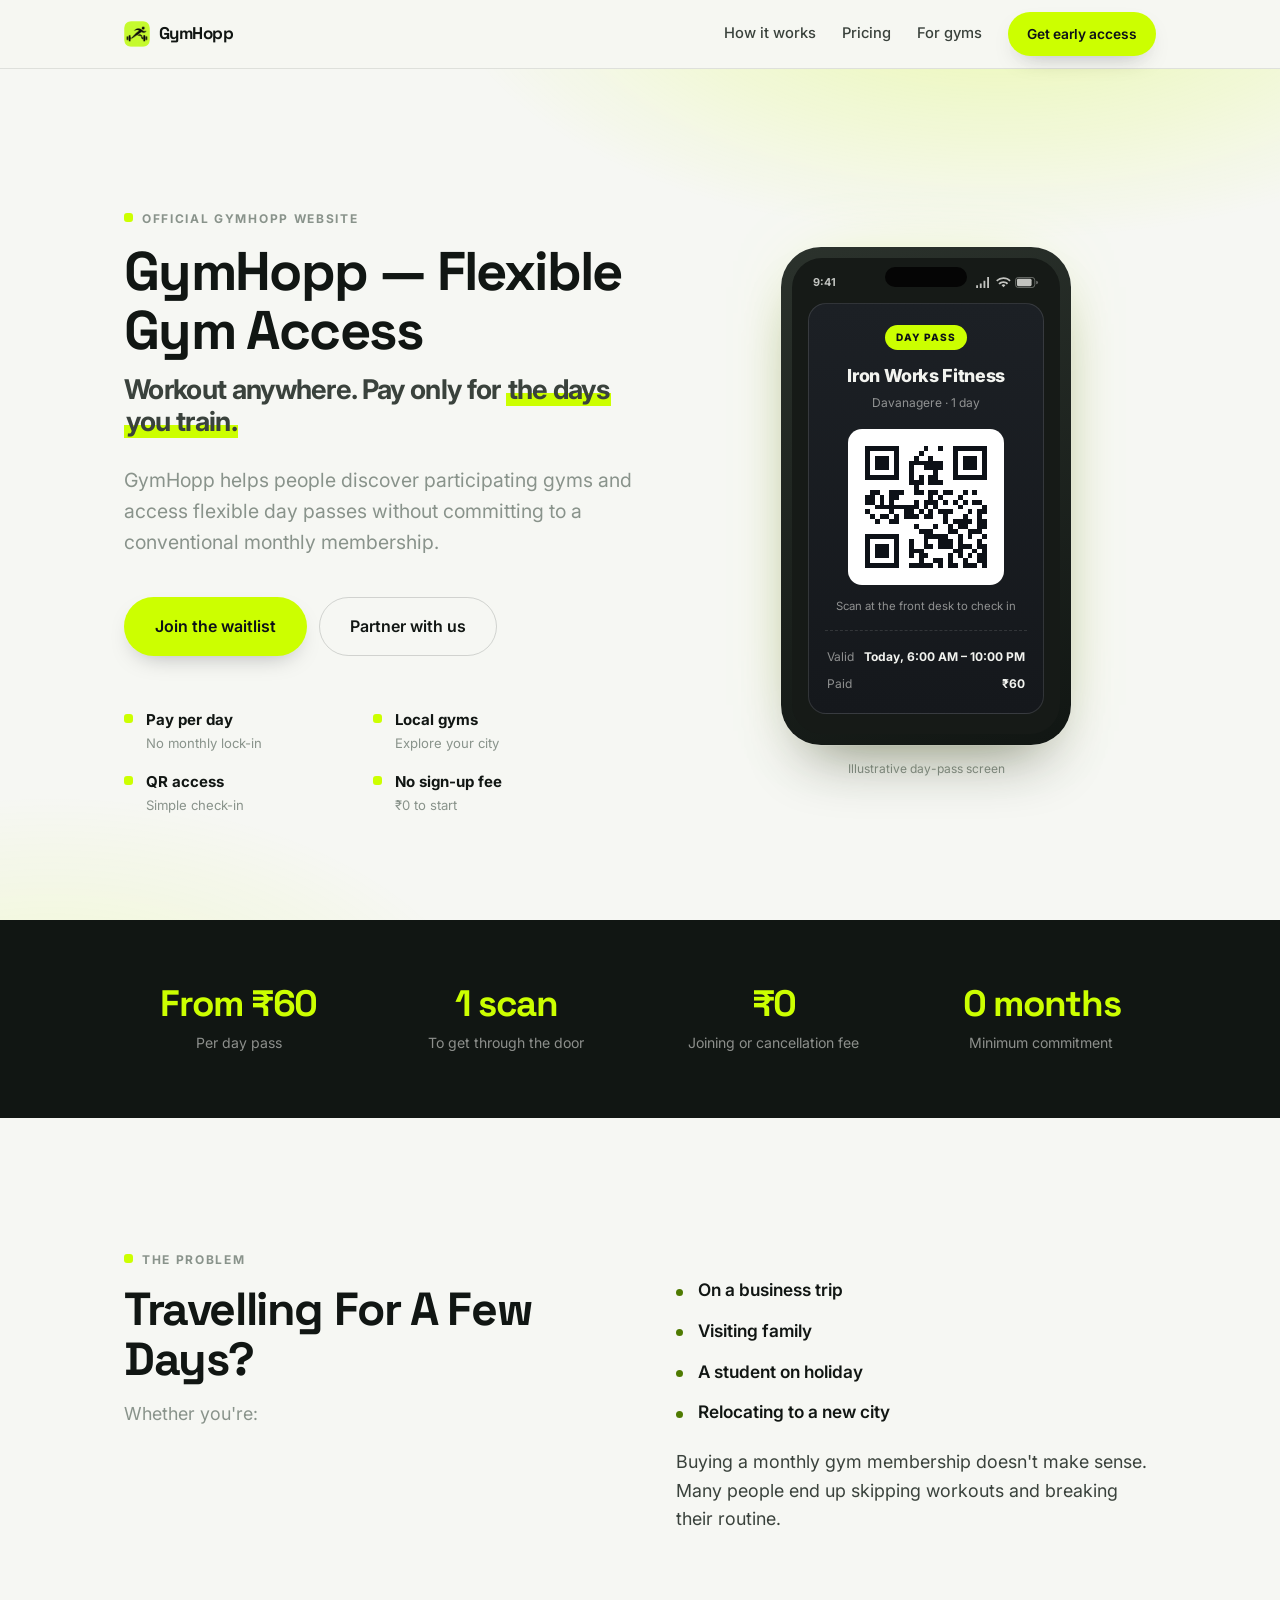
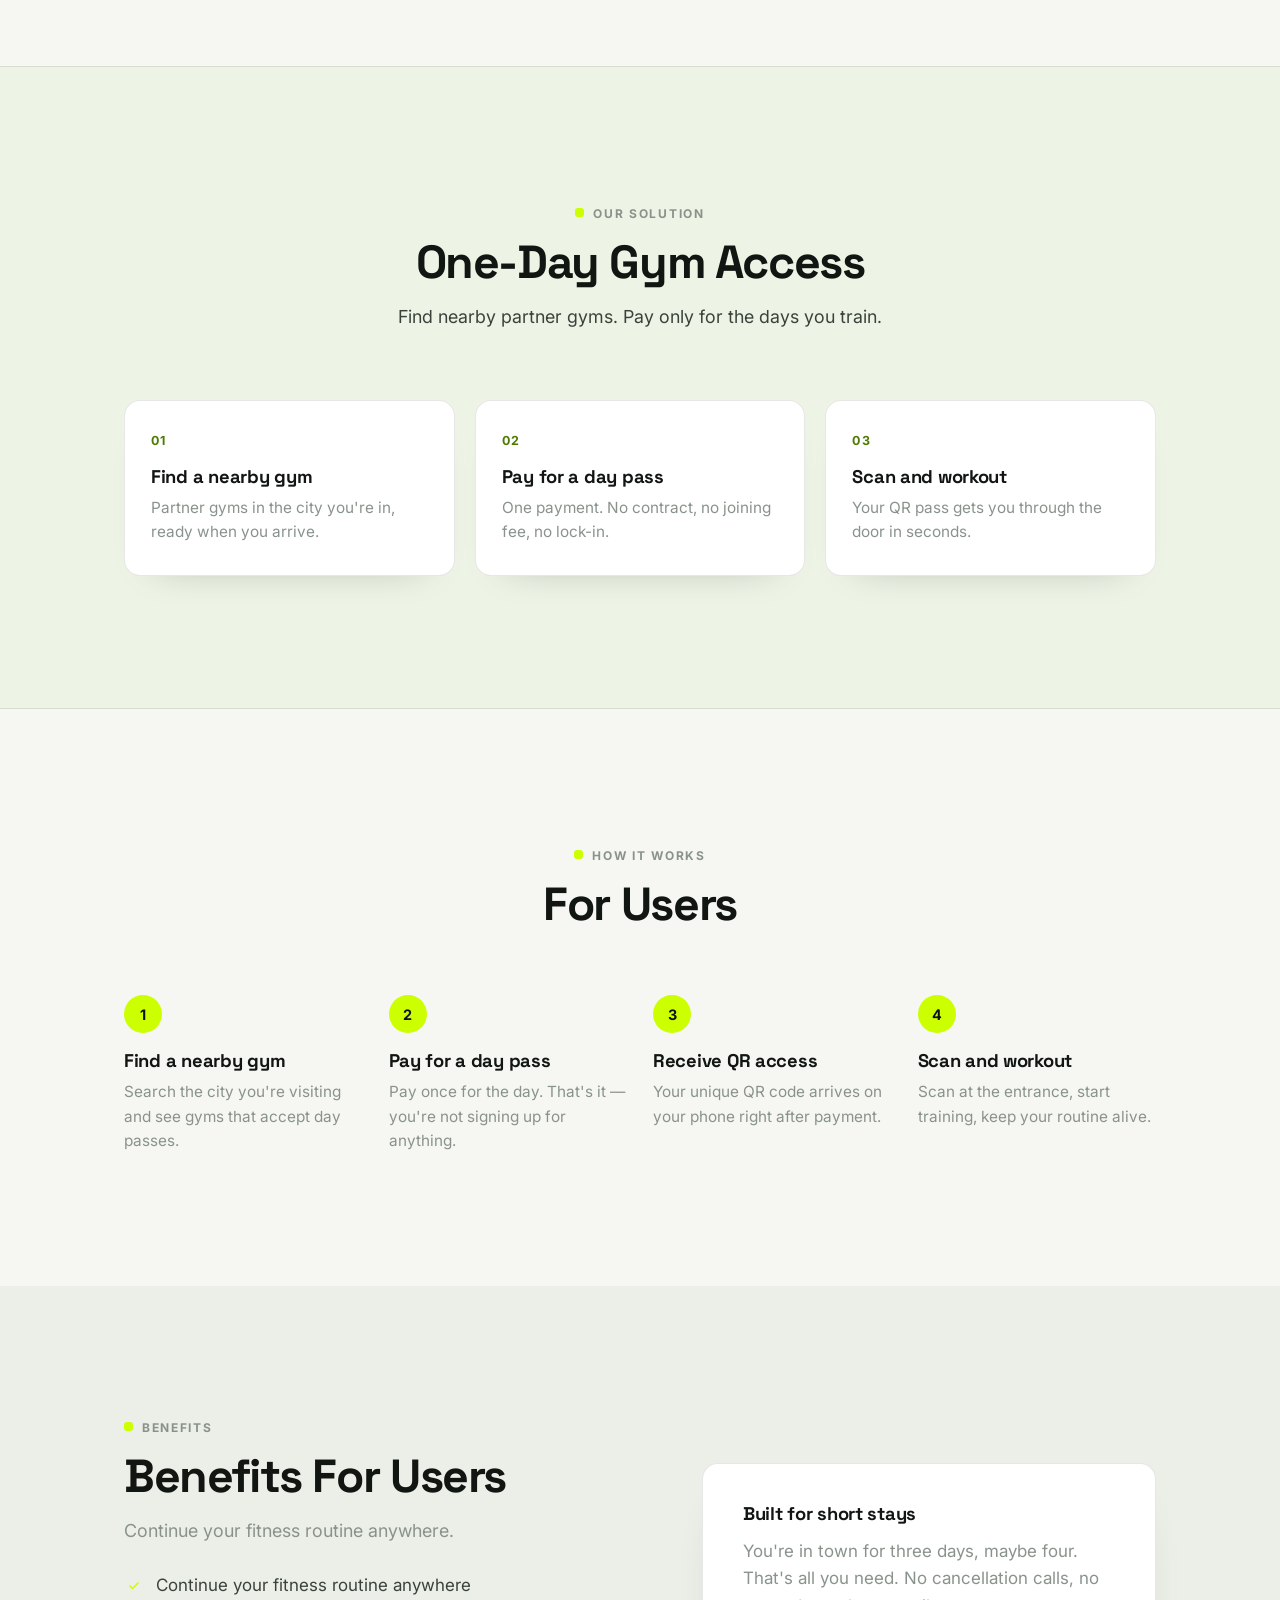
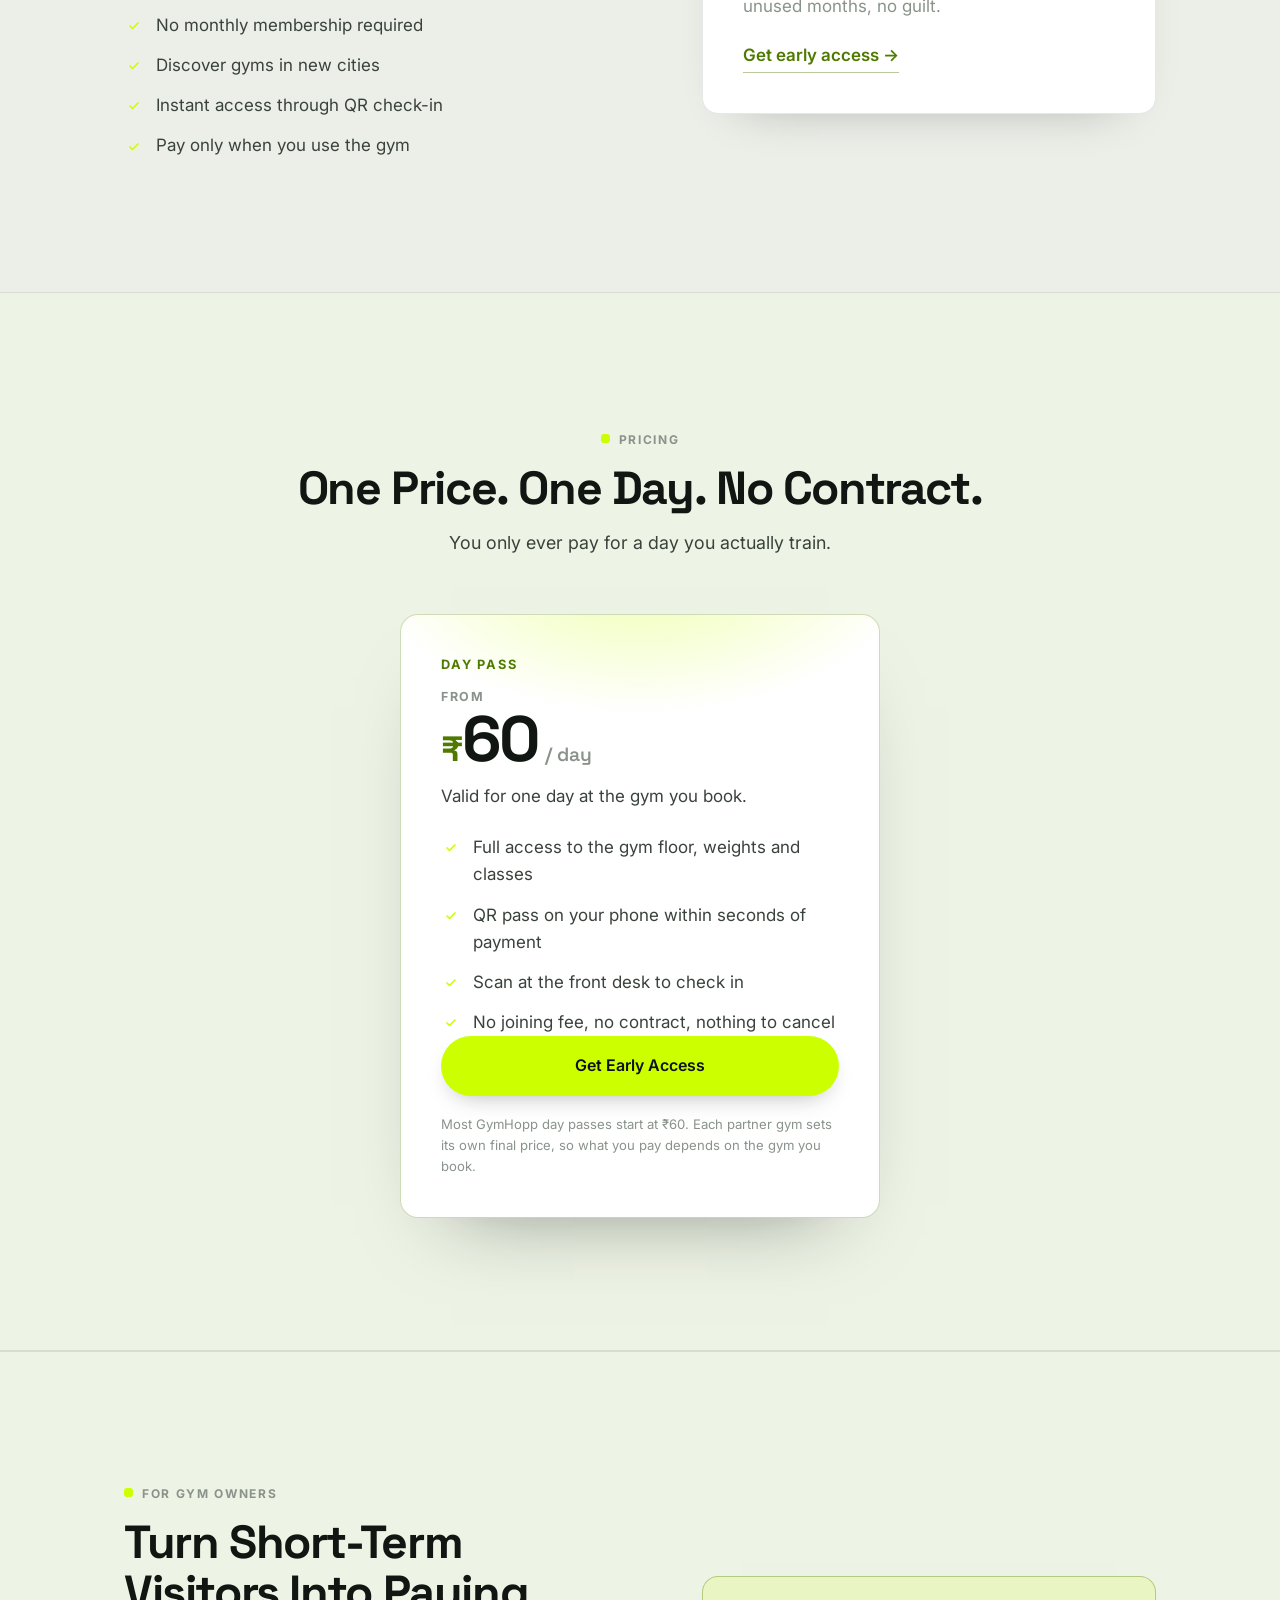
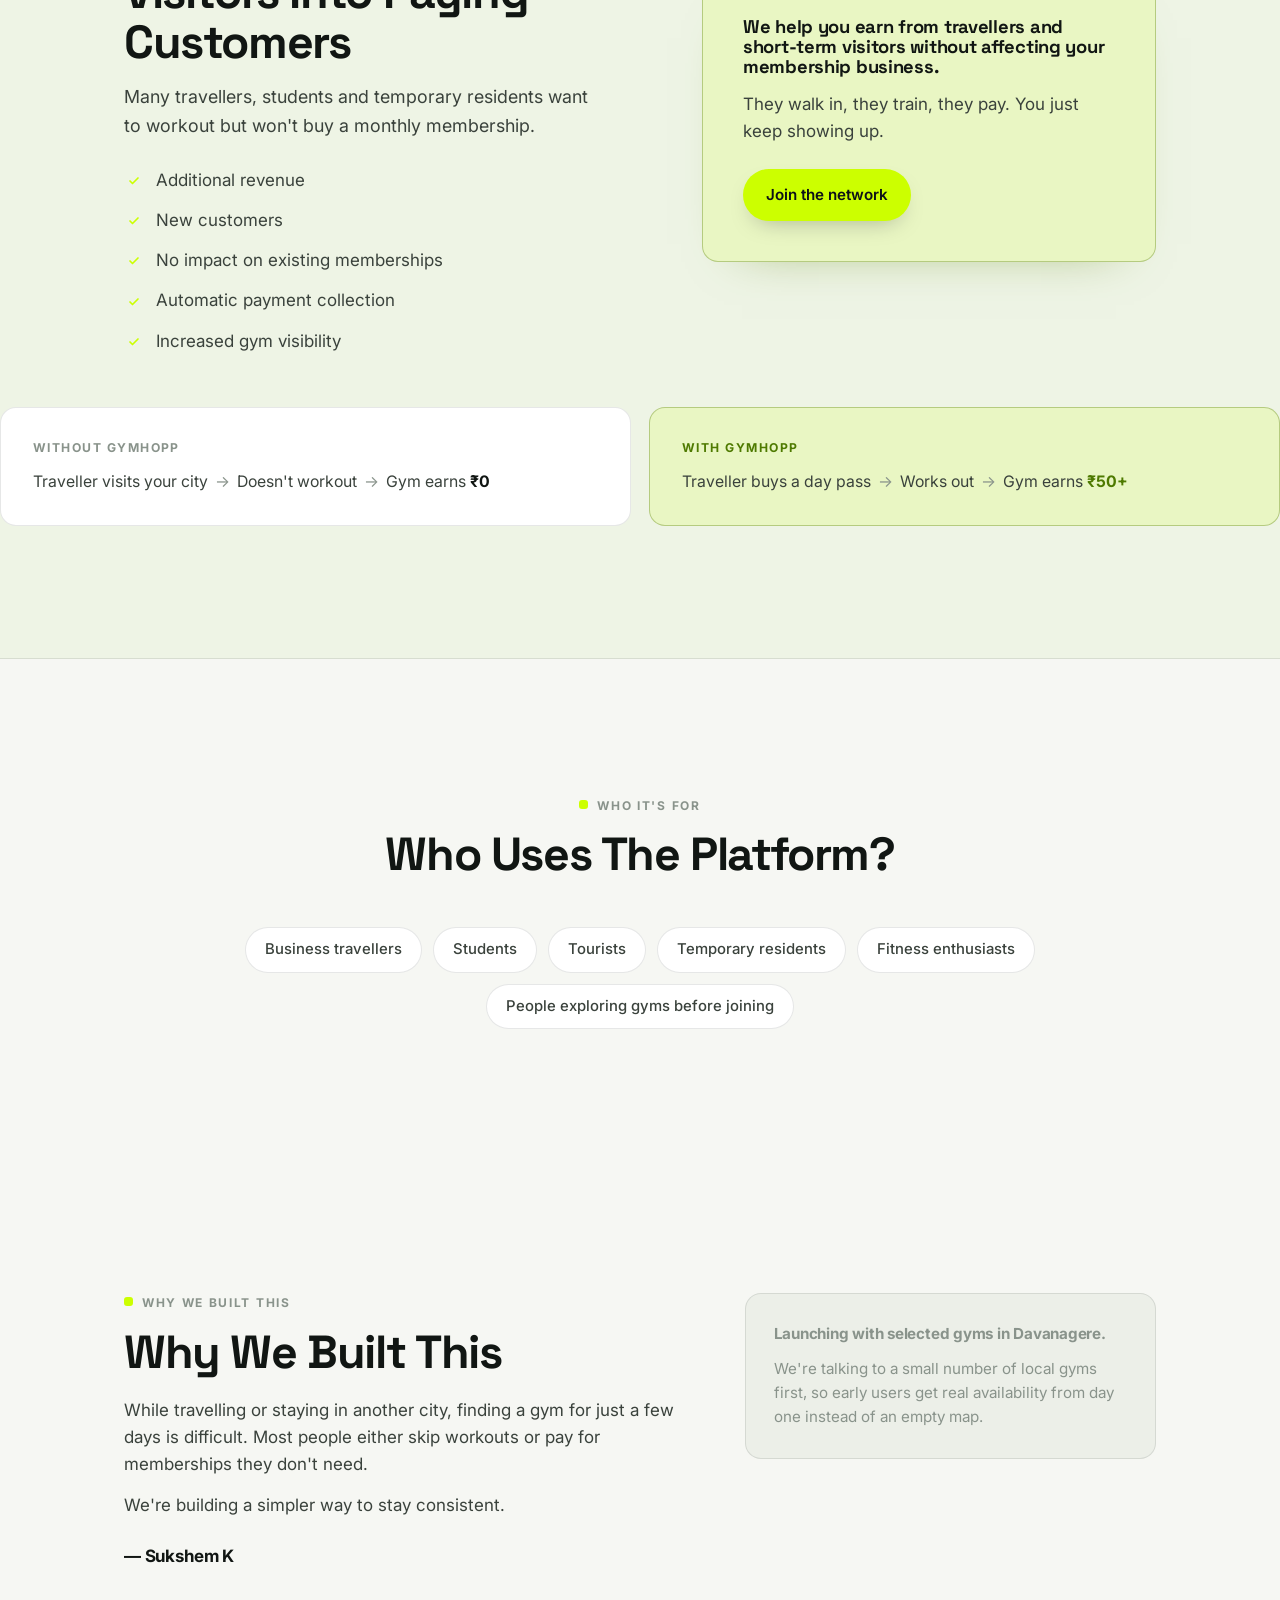
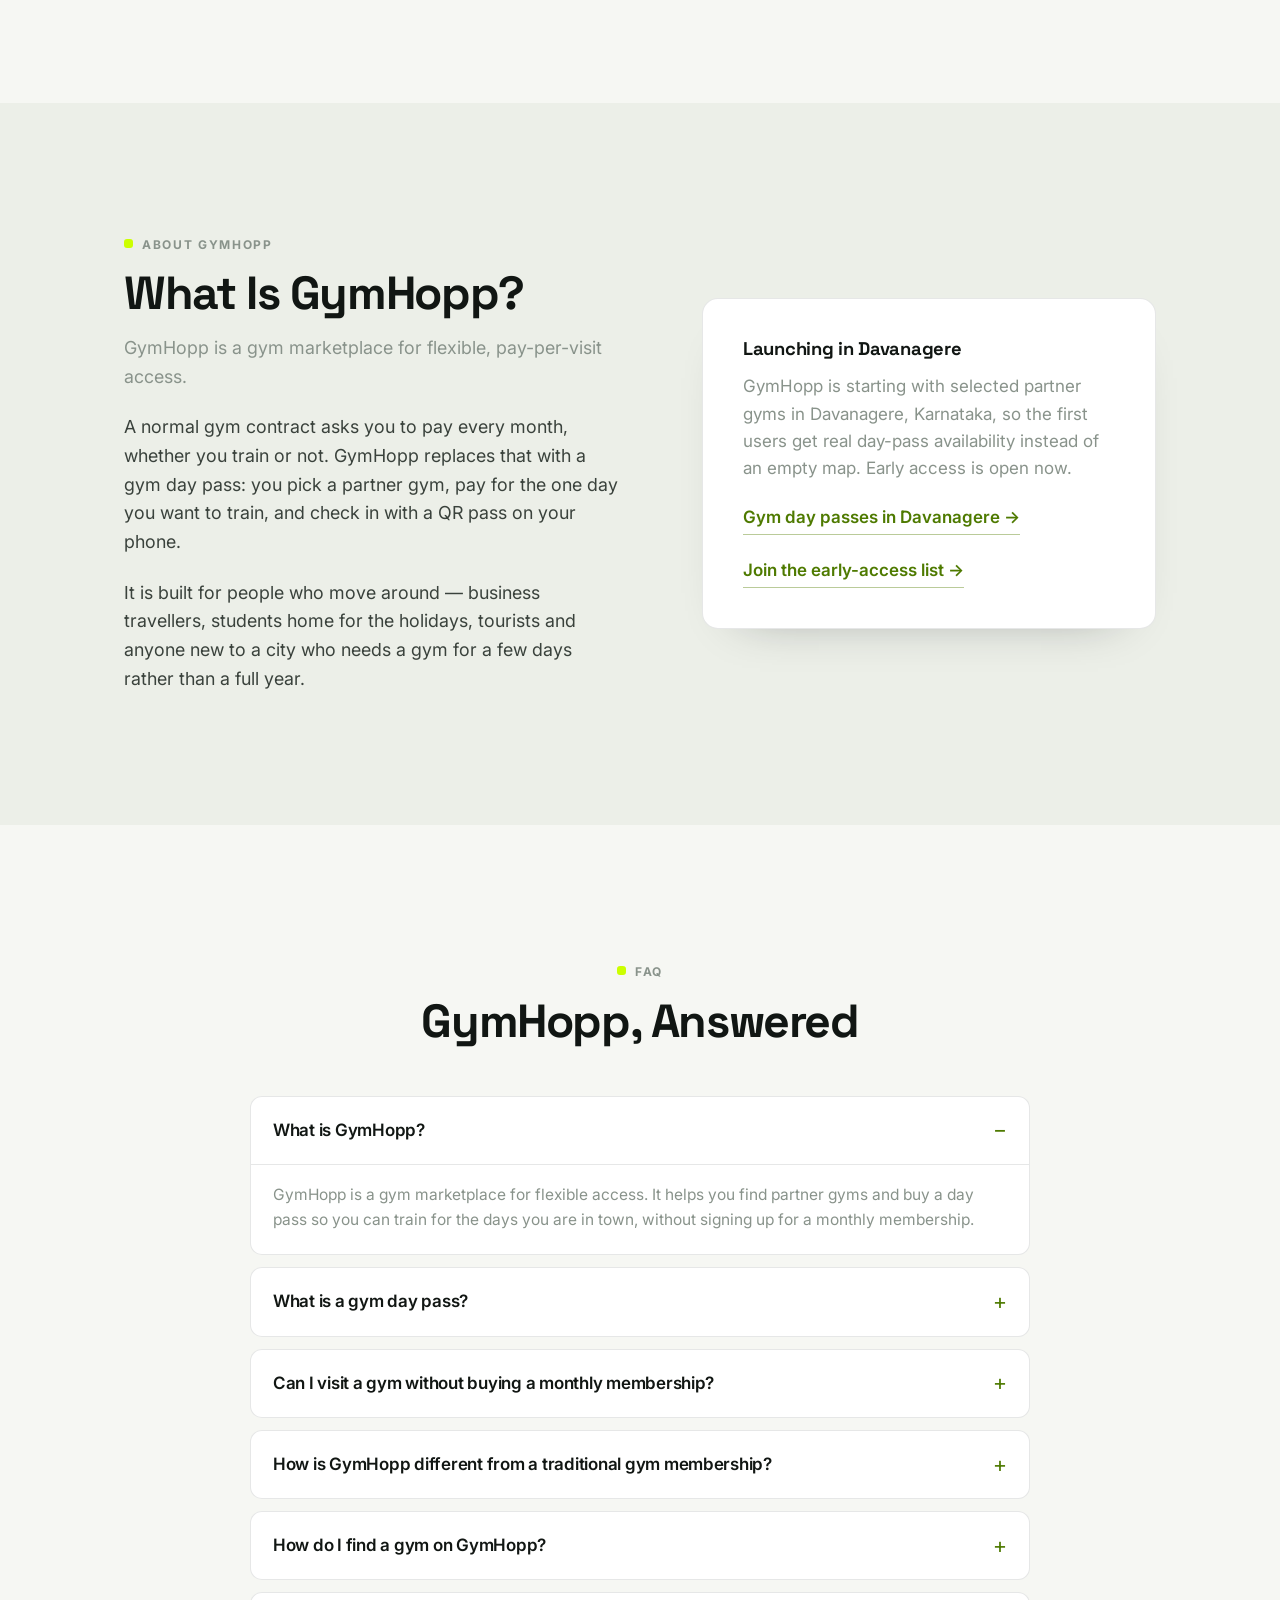
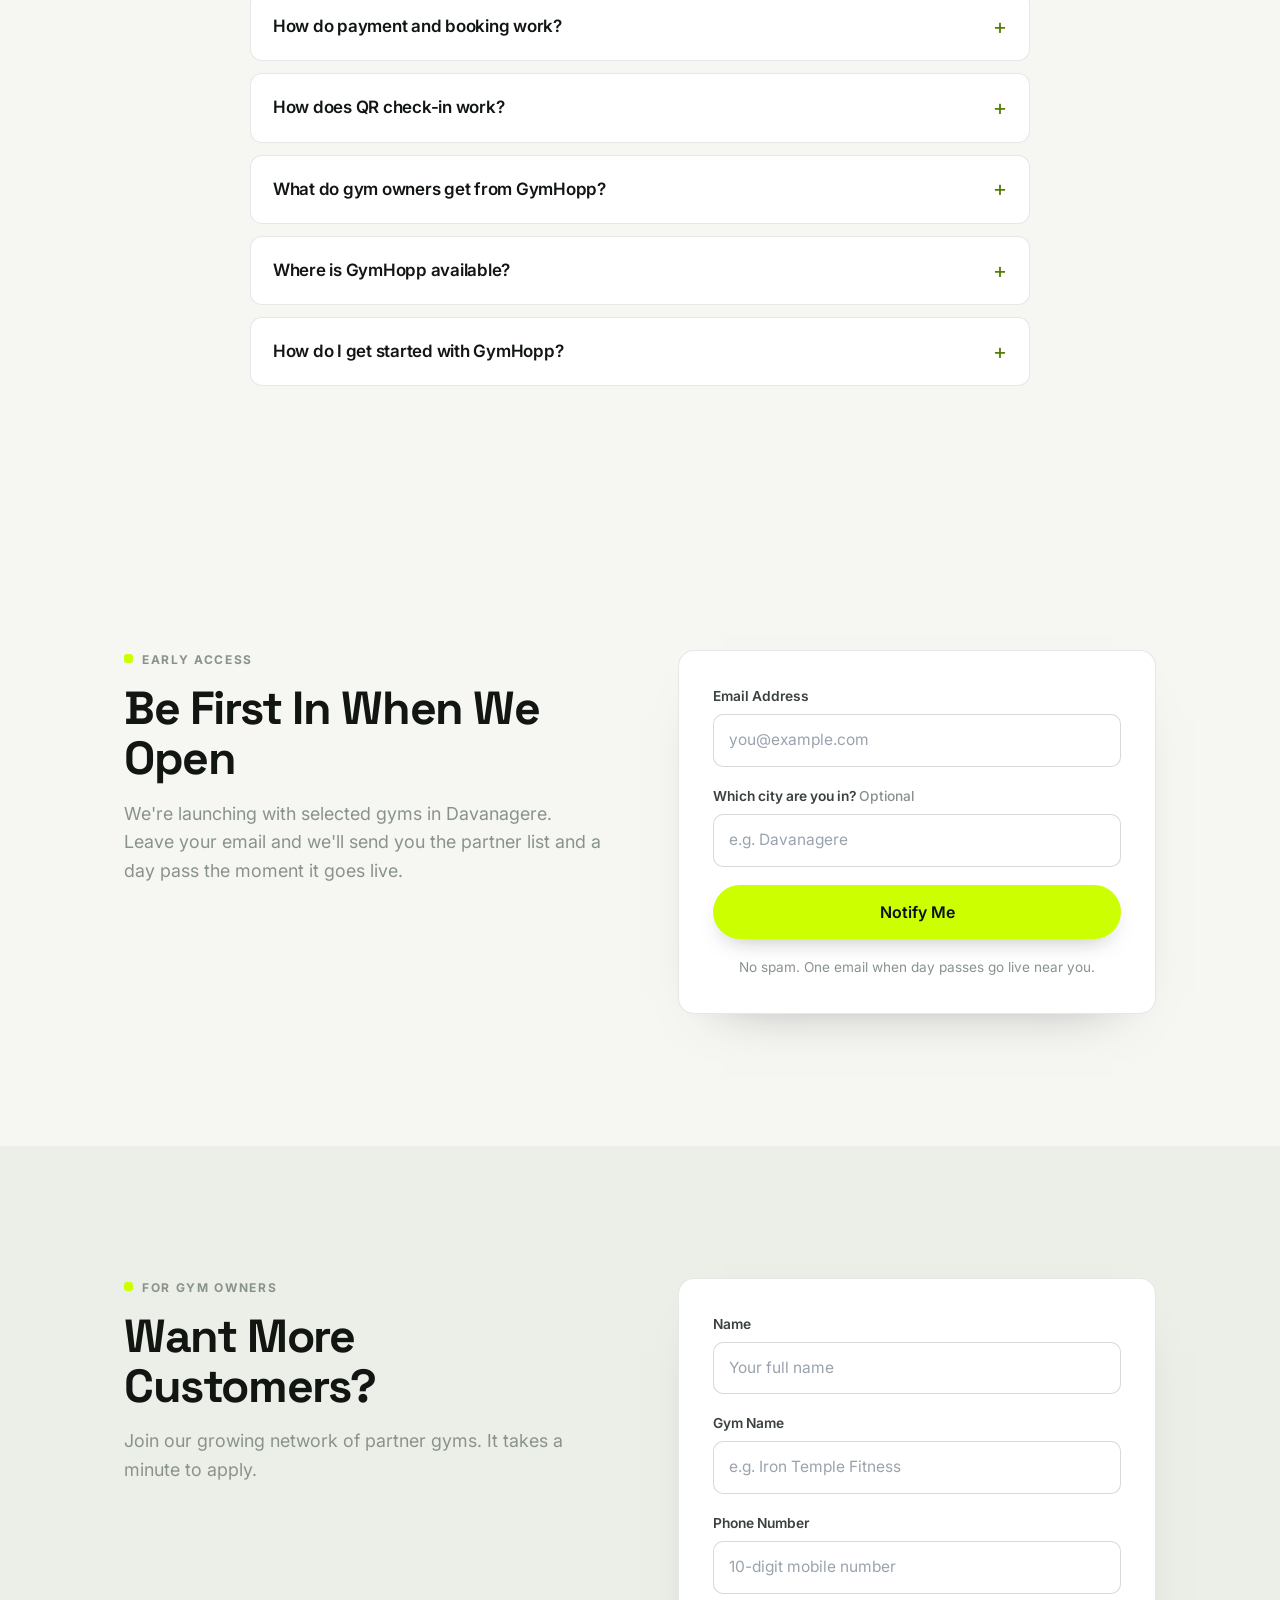
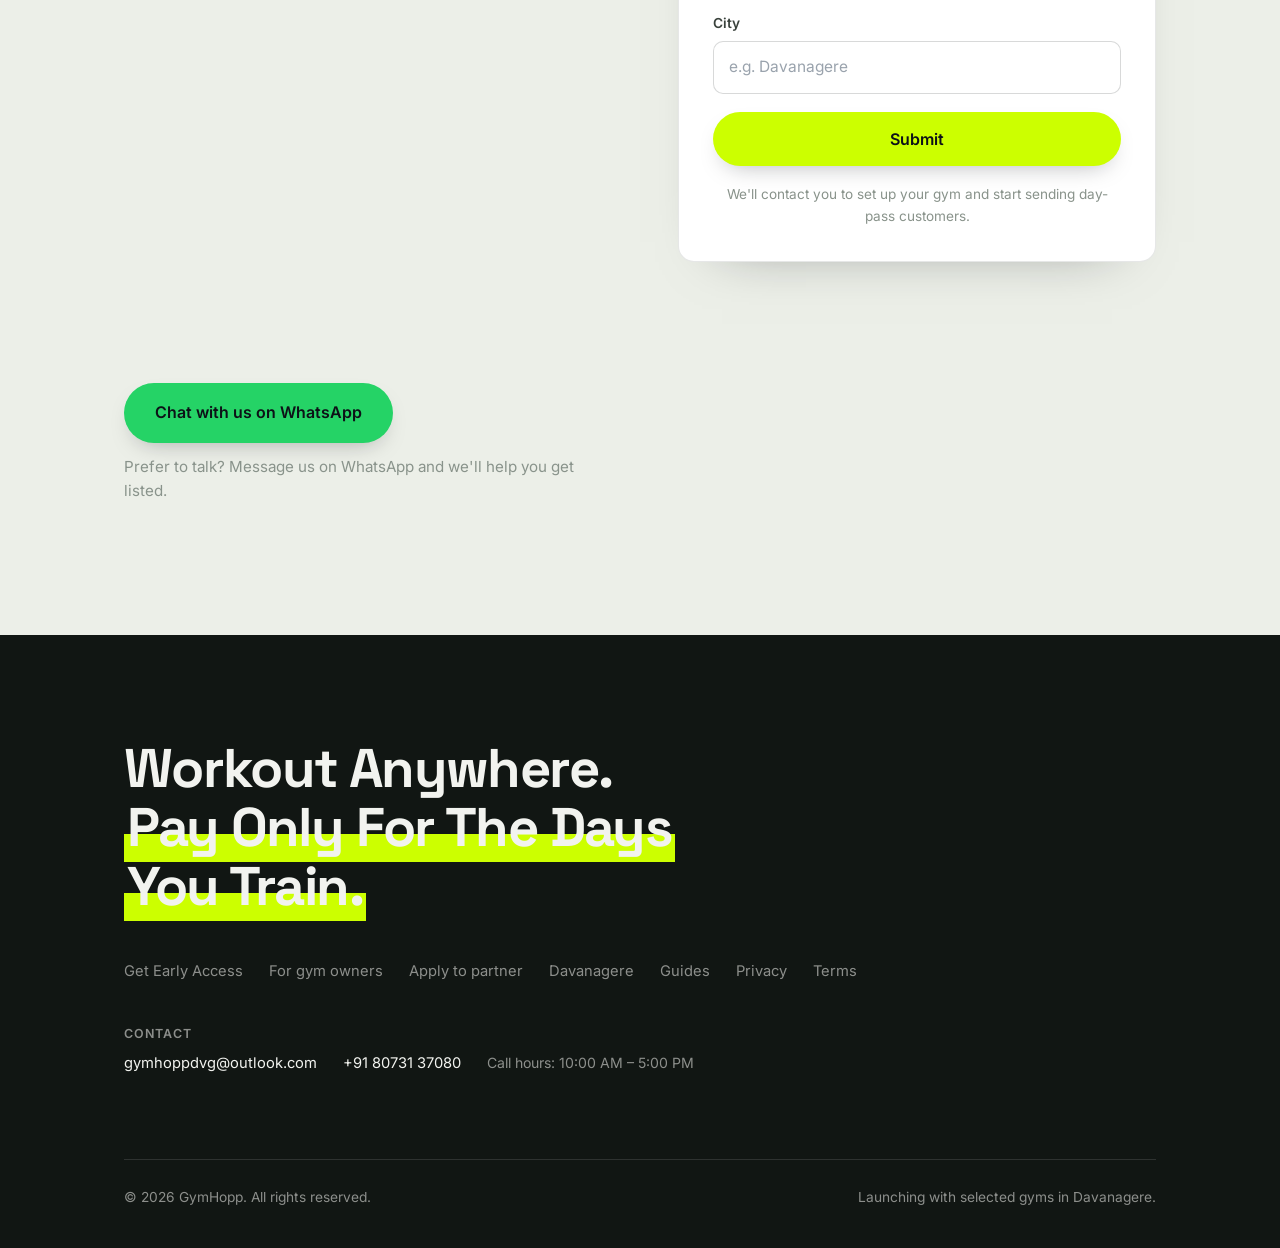
==== index.html @ 5e998062 "Add call hours (10 AM - 5 PM) to footer contact info" ====
<!DOCTYPE html>
<html lang="en-IN">
<head>
<meta charset="UTF-8">
<meta name="viewport" content="width=device-width, initial-scale=1">
<title>GymHopp | Official Website for Gym Day Passes</title>
<meta name="description" content="GymHopp is the official website for flexible gym day passes. Discover participating gyms, buy a day pass and pay only for the days you train — without committing to a monthly membership. Launching in Davanagere.">
<meta name="robots" content="index, follow, max-image-preview:large, max-snippet:-1, max-video-preview:-1">
<meta name="author" content="GymHopp">
<meta name="application-name" content="GymHopp">
<meta name="geo.region" content="IN-KA">
<meta name="geo.placename" content="Davanagere">
<link rel="canonical" href="https://gymhopp.online/">
<link rel="alternate" hreflang="en-in" href="https://gymhopp.online/">
<link rel="alternate" hreflang="x-default" href="https://gymhopp.online/">

<meta property="og:type" content="website">
<meta property="og:site_name" content="GymHopp">
<meta property="og:url" content="https://gymhopp.online/">
<meta property="og:title" content="GymHopp | Official Website for Gym Day Passes">
<meta property="og:description" content="Gym day passes for travellers, students and temporary residents. Pay for the day you train, scan a QR code and get straight in.">
<meta property="og:image" content="https://gymhopp.online/gymhopp-social-preview.png">
<meta property="og:image:width" content="1200">
<meta property="og:image:height" content="630">
<meta property="og:image:alt" content="GymHopp — gym day passes and flexible gym access">
<meta property="og:locale" content="en_IN">
<meta name="twitter:card" content="summary_large_image">
<meta name="twitter:title" content="GymHopp | Official Website for Gym Day Passes">
<meta name="twitter:description" content="Gym day passes for travellers, students and temporary residents. Pay for the day you train and get straight in.">
<meta name="twitter:image" content="https://gymhopp.online/gymhopp-social-preview.png">
<meta name="twitter:image:alt" content="GymHopp — gym day passes and flexible gym access">
<meta name="theme-color" content="#111613">

<link rel="icon" href="gymhopp-logo.png" type="image/png">
<link rel="apple-touch-icon" href="https://gymhopp.online/gymhopp-apple-touch-icon.png">
<link rel="preconnect" href="https://fonts.googleapis.com">
<link rel="preconnect" href="https://fonts.gstatic.com" crossorigin>
<link rel="stylesheet" href="https://fonts.googleapis.com/css2?family=Inter:wght@400;500;600;700;800&family=Space+Grotesk:wght@500;600;700&display=swap" rel="stylesheet">
<script>document.documentElement.className += " js";</script>
<link rel="stylesheet" href="styles.css">

<script type="application/ld+json">
{
  "@context": "https://schema.org",
  "@graph": [
    {
      "@type": "Organization",
      "@id": "https://gymhopp.online/#org",
      "name": "GymHopp",
      "alternateName": ["Gymhopp", "Gym Hop"],
      "url": "https://gymhopp.online/",
      "logo": {
        "@type": "ImageObject",
        "url": "https://gymhopp.online/gymhopp-app-icon.png",
        "width": 512,
        "height": 512
      },
      "image": "https://gymhopp.online/gymhopp-social-preview.png",
      "description": "GymHopp is a gym marketplace that lets people buy day passes and pay per visit instead of committing to a monthly gym membership.",
      "slogan": "Workout anywhere. Pay only for the days you train.",
      "founder": { "@type": "Person", "name": "Sukshem K" },
      "areaServed": [
        { "@type": "City", "name": "Davanagere" },
        { "@type": "Country", "name": "India" }
      ]
    },
    {
      "@type": "WebSite",
      "@id": "https://gymhopp.online/#website",
      "url": "https://gymhopp.online/",
      "name": "GymHopp",
      "alternateName": ["Gymhopp", "Gym Hop"],
      "description": "Official website for GymHopp — flexible gym day passes. Find participating gyms and pay only for the days you train.",
      "publisher": { "@id": "https://gymhopp.online/#org" },
      "inLanguage": "en-IN"
    },
    {
      "@type": "WebPage",
      "@id": "https://gymhopp.online/#webpage",
      "url": "https://gymhopp.online/",
      "name": "GymHopp | Official Website for Gym Day Passes",
      "isPartOf": { "@id": "https://gymhopp.online/#website" },
      "about": { "@id": "https://gymhopp.online/#org" },
      "primaryImageOfPage": {
        "@type": "ImageObject",
        "url": "https://gymhopp.online/gymhopp-social-preview.png",
        "width": 1200,
        "height": 630
      },
      "description": "Discover gyms and enjoy flexible day-pass access with GymHopp. Pay only for the days you work out instead of a monthly gym membership.",
      "inLanguage": "en-IN"
    },
    {
      "@type": "Service",
      "@id": "https://gymhopp.online/#service",
      "name": "Gym day pass",
      "serviceType": "Single-day gym access",
      "provider": { "@id": "https://gymhopp.online/#org" },
      "description": "A one-day pass to a partner gym. Pay once, check in with a QR pass and train — no membership and nothing to cancel.",
      "areaServed": { "@type": "City", "name": "Davanagere" },
      "audience": {
        "@type": "Audience",
        "audienceType": "Business travellers, students, tourists, temporary residents and people trying a gym before joining"
      }
    },
    {
      "@type": "FAQPage",
      "@id": "https://gymhopp.online/#faq",
      "isPartOf": { "@id": "https://gymhopp.online/#webpage" },
      "mainEntity": [
        {
          "@type": "Question",
          "name": "What is GymHopp?",
          "acceptedAnswer": {
            "@type": "Answer",
            "text": "GymHopp is a gym marketplace for flexible access. It helps you find partner gyms and buy a day pass so you can train for the days you are in town, without signing up for a monthly membership."
          }
        },
        {
          "@type": "Question",
          "name": "What is a gym day pass?",
          "acceptedAnswer": {
            "@type": "Answer",
            "text": "A gym day pass gives you access to one gym for one day. You pay once for your visit, check in at the gym and train. A day pass is not a membership, it does not renew, and there is nothing to cancel."
          }
        },
        {
          "@type": "Question",
          "name": "Can I visit a gym without buying a monthly membership?",
          "acceptedAnswer": {
            "@type": "Answer",
            "text": "Yes. GymHopp exists for exactly that. You buy a single-day pass instead of a monthly membership, so you only pay for the days you actually train."
          }
        },
        {
          "@type": "Question",
          "name": "How is GymHopp different from a traditional gym membership?",
          "acceptedAnswer": {
            "@type": "Answer",
            "text": "A traditional membership is a recurring monthly commitment to one gym. GymHopp is pay-per-visit: you buy a day pass for the gym and date you want, with no joining fee, no minimum commitment and no cancellation call."
          }
        },
        {
          "@type": "Question",
          "name": "How do I find a gym on GymHopp?",
          "acceptedAnswer": {
            "@type": "Answer",
            "text": "GymHopp lists partner gyms by city, with the facilities, location and day-pass price for each one. GymHopp is launching first in Davanagere with selected partner gyms, so join the early-access list and we will send you the partner list when it goes live."
          }
        },
        {
          "@type": "Question",
          "name": "How do payment and booking work?",
          "acceptedAnswer": {
            "@type": "Answer",
            "text": "When booking is open in your city, you choose a gym and date, pay for that single day pass online, and receive a QR pass on your phone. We are onboarding our first partner gyms in Davanagere, so the earliest way to get in is the early-access list."
          }
        },
        {
          "@type": "Question",
          "name": "How does QR check-in work?",
          "acceptedAnswer": {
            "@type": "Answer",
            "text": "After you pay for a day pass, GymHopp generates a QR pass on your phone. You show it at the gym's front desk, staff scan it, and the system confirms the pass is paid and valid for that day before you train."
          }
        },
        {
          "@type": "Question",
          "name": "What do gym owners get from GymHopp?",
          "acceptedAnswer": {
            "@type": "Answer",
            "text": "Partner gyms earn extra revenue from day-pass visitors who would otherwise skip a workout. You set your own day-pass price, day passes sit alongside your existing memberships, and payouts are settled weekly to your bank account from the partner dashboard."
          }
        },
        {
          "@type": "Question",
          "name": "Where is GymHopp available?",
          "acceptedAnswer": {
            "@type": "Answer",
            "text": "GymHopp is launching first in Davanagere, Karnataka, India, with selected partner gyms. Early access is open now, and more cities will follow as we add partner gyms."
          }
        },
        {
          "@type": "Question",
          "name": "How do I get started with GymHopp?",
          "acceptedAnswer": {
            "@type": "Answer",
            "text": "Gym-goers can join the early-access list on the GymHopp homepage with their email. Gym owners can apply to become a partner gym from the For Gyms page, and we will help set up your gym before day passes go live."
          }
        }
      ]
    }
  ]
}
</script>
<!-- Analytics: no tracking script is installed yet. When you have a real
     measurement ID, paste your snippet here (Google Analytics 4, Plausible,
     Umami, etc.). Do not add a placeholder ID — it will not collect data. -->
</head>
<body>

<a class="skip-link" href="#main">Skip to content</a>

<header class="site-header">
  <div class="container header-inner">
    <a class="logo" href="#top">
      <span class="logo-mark" aria-hidden="true">
        <img src="gymhopp-logo.png" alt="" width="26" height="26">
      </span>
      <span class="logo-text">GymHopp</span>
    </a>

    <nav class="nav" id="nav" aria-label="Main">
      <a href="#how">How it works</a>
      <a href="#pricing">Pricing</a>
      <a href="for-gyms.html">For gyms</a>
      <a class="btn btn-small btn-primary" href="#waitlist">Get early access</a>
    </nav>

    <button class="nav-toggle" id="nav-toggle" aria-expanded="false" aria-controls="nav" aria-label="Toggle menu">
      <span></span><span></span><span></span>
    </button>
  </div>
</header>

<main id="main">

  <section class="hero" id="top">
    <div class="container hero-inner">
      <div class="hero-copy">
        <p class="eyebrow">Official GymHopp website</p>
        <h1 class="hero-title hero-title-stack">
          <span class="hero-title-line">GymHopp &mdash; Flexible Gym Access</span>
        </h1>
        <p class="hero-tagline">Workout anywhere. Pay only for <span class="accent">the days you train.</span></p>
        <p class="hero-sub">
          GymHopp helps people discover participating gyms and access flexible day
          passes without committing to a conventional monthly membership.
        </p>
        <div class="hero-actions">
          <a class="btn btn-primary btn-lg" href="#waitlist">Join the waitlist</a>
          <a class="btn btn-ghost btn-lg" href="for-gyms.html">Partner with us</a>
        </div>
        <ul class="hero-points">
          <li>
            <span class="point-k">Pay per day</span>
            <span class="point-v">No monthly lock-in</span>
          </li>
          <li>
            <span class="point-k">Local gyms</span>
            <span class="point-v">Explore your city</span>
          </li>
          <li>
            <span class="point-k">QR access</span>
            <span class="point-v">Simple check-in</span>
          </li>
          <li>
            <span class="point-k">No sign-up fee</span>
            <span class="point-v">&#8377;0 to start</span>
          </li>
        </ul>
      </div>

      <figure class="hero-visual reveal">
        <div class="phone">
          <div class="phone-notch" aria-hidden="true"></div>
          <div class="phone-screen">
            <div class="phone-status" aria-hidden="true">
              <span>9:41</span>
              <span class="phone-status-icons">
                <svg viewBox="0 0 18 12" width="17" height="11" aria-hidden="true"><path fill="currentColor" d="M1 9h2v3H1zm4-2h2v5H5zm4-3h2v8H9zm4-4h2v12h-2z"/></svg>
                <svg viewBox="0 0 16 12" width="15" height="11" aria-hidden="true"><path fill="currentColor" d="M8 11.2 5.9 9a3 3 0 0 1 4.2 0zM8 6.6c-1.6 0-3.1.6-4.2 1.7L2.4 6.9A7.5 7.5 0 0 1 8 4.6c2 0 3.8.8 5.1 2.1l-1.4 1.4A5.6 5.6 0 0 0 8 6.6zM8 2.2c-2.6 0-5 1-6.8 2.7L0 3.5A11.2 11.2 0 0 1 8 .2c3 0 5.7 1.2 7.8 3.3l-1.2 1.4A9.2 9.2 0 0 0 8 2.2z"/></svg>
                <svg viewBox="0 0 26 12" width="24" height="11" aria-hidden="true"><rect x=".5" y=".5" width="21" height="11" rx="3" fill="none" stroke="currentColor" opacity=".5"/><rect x="2" y="2" width="16" height="8" rx="1.6" fill="currentColor"/><path d="M23 4v4a2 2 0 0 0 0-4z" fill="currentColor" opacity=".5"/></svg>
              </span>
            </div>

            <div class="pass">
              <span class="pass-eyebrow">Day pass</span>
              <p class="pass-gym">Iron Works Fitness</p>
              <p class="pass-meta">Davanagere &middot; 1 day</p>

              <div class="pass-qr"><svg viewBox="0 0 27 27" shape-rendering="crispEdges" aria-hidden="true"><path fill="currentColor" d="M1 1h1v1h-1zM2 1h1v1h-1zM3 1h1v1h-1zM4 1h1v1h-1zM5 1h1v1h-1zM6 1h1v1h-1zM7 1h1v1h-1zM13 1h1v1h-1zM16 1h1v1h-1zM19 1h1v1h-1zM20 1h1v1h-1zM21 1h1v1h-1zM22 1h1v1h-1zM23 1h1v1h-1zM24 1h1v1h-1zM25 1h1v1h-1zM1 2h1v1h-1zM7 2h1v1h-1zM12 2h1v1h-1zM19 2h1v1h-1zM25 2h1v1h-1zM1 3h1v1h-1zM3 3h1v1h-1zM4 3h1v1h-1zM5 3h1v1h-1zM7 3h1v1h-1zM11 3h1v1h-1zM14 3h1v1h-1zM19 3h1v1h-1zM21 3h1v1h-1zM22 3h1v1h-1zM23 3h1v1h-1zM25 3h1v1h-1zM1 4h1v1h-1zM3 4h1v1h-1zM4 4h1v1h-1zM5 4h1v1h-1zM7 4h1v1h-1zM10 4h1v1h-1zM11 4h1v1h-1zM12 4h1v1h-1zM13 4h1v1h-1zM14 4h1v1h-1zM15 4h1v1h-1zM16 4h1v1h-1zM19 4h1v1h-1zM21 4h1v1h-1zM22 4h1v1h-1zM23 4h1v1h-1zM25 4h1v1h-1zM1 5h1v1h-1zM3 5h1v1h-1zM4 5h1v1h-1zM5 5h1v1h-1zM7 5h1v1h-1zM10 5h1v1h-1zM13 5h1v1h-1zM14 5h1v1h-1zM15 5h1v1h-1zM16 5h1v1h-1zM19 5h1v1h-1zM21 5h1v1h-1zM22 5h1v1h-1zM23 5h1v1h-1zM25 5h1v1h-1zM1 6h1v1h-1zM7 6h1v1h-1zM10 6h1v1h-1zM15 6h1v1h-1zM19 6h1v1h-1zM25 6h1v1h-1zM1 7h1v1h-1zM2 7h1v1h-1zM3 7h1v1h-1zM4 7h1v1h-1zM5 7h1v1h-1zM6 7h1v1h-1zM7 7h1v1h-1zM10 7h1v1h-1zM12 7h1v1h-1zM14 7h1v1h-1zM15 7h1v1h-1zM19 7h1v1h-1zM20 7h1v1h-1zM21 7h1v1h-1zM22 7h1v1h-1zM23 7h1v1h-1zM24 7h1v1h-1zM25 7h1v1h-1zM10 8h1v1h-1zM11 8h1v1h-1zM12 8h1v1h-1zM14 8h1v1h-1zM15 8h1v1h-1zM16 8h1v1h-1zM11 9h1v1h-1zM2 10h1v1h-1zM3 10h1v1h-1zM6 10h1v1h-1zM7 10h1v1h-1zM8 10h1v1h-1zM11 10h1v1h-1zM12 10h1v1h-1zM14 10h1v1h-1zM15 10h1v1h-1zM17 10h1v1h-1zM18 10h1v1h-1zM21 10h1v1h-1zM23 10h1v1h-1zM1 11h1v1h-1zM2 11h1v1h-1zM4 11h1v1h-1zM6 11h1v1h-1zM7 11h1v1h-1zM14 11h1v1h-1zM16 11h1v1h-1zM20 11h1v1h-1zM1 12h1v1h-1zM2 12h1v1h-1zM4 12h1v1h-1zM6 12h1v1h-1zM11 12h1v1h-1zM13 12h1v1h-1zM14 12h1v1h-1zM15 12h1v1h-1zM17 12h1v1h-1zM19 12h1v1h-1zM21 12h1v1h-1zM23 12h1v1h-1zM24 12h1v1h-1zM3 13h1v1h-1zM4 13h1v1h-1zM5 13h1v1h-1zM6 13h1v1h-1zM7 13h1v1h-1zM8 13h1v1h-1zM9 13h1v1h-1zM10 13h1v1h-1zM11 13h1v1h-1zM13 13h1v1h-1zM15 13h1v1h-1zM20 13h1v1h-1zM25 13h1v1h-1zM1 14h1v1h-1zM6 14h1v1h-1zM9 14h1v1h-1zM10 14h1v1h-1zM12 14h1v1h-1zM14 14h1v1h-1zM16 14h1v1h-1zM17 14h1v1h-1zM18 14h1v1h-1zM22 14h1v1h-1zM24 14h1v1h-1zM25 14h1v1h-1zM2 15h1v1h-1zM4 15h1v1h-1zM5 15h1v1h-1zM7 15h1v1h-1zM9 15h1v1h-1zM10 15h1v1h-1zM11 15h1v1h-1zM13 15h1v1h-1zM14 15h1v1h-1zM17 15h1v1h-1zM21 15h1v1h-1zM24 15h1v1h-1zM3 16h1v1h-1zM6 16h1v1h-1zM7 16h1v1h-1zM17 16h1v1h-1zM19 16h1v1h-1zM20 16h1v1h-1zM21 16h1v1h-1zM22 16h1v1h-1zM24 16h1v1h-1zM25 16h1v1h-1zM11 17h1v1h-1zM15 17h1v1h-1zM18 17h1v1h-1zM20 17h1v1h-1zM21 17h1v1h-1zM24 17h1v1h-1zM25 17h1v1h-1zM12 18h1v1h-1zM13 18h1v1h-1zM14 18h1v1h-1zM18 18h1v1h-1zM19 18h1v1h-1zM22 18h1v1h-1zM23 18h1v1h-1zM24 18h1v1h-1zM1 19h1v1h-1zM2 19h1v1h-1zM3 19h1v1h-1zM4 19h1v1h-1zM5 19h1v1h-1zM6 19h1v1h-1zM7 19h1v1h-1zM13 19h1v1h-1zM14 19h1v1h-1zM15 19h1v1h-1zM16 19h1v1h-1zM17 19h1v1h-1zM20 19h1v1h-1zM22 19h1v1h-1zM25 19h1v1h-1zM1 20h1v1h-1zM7 20h1v1h-1zM10 20h1v1h-1zM13 20h1v1h-1zM16 20h1v1h-1zM17 20h1v1h-1zM18 20h1v1h-1zM20 20h1v1h-1zM24 20h1v1h-1zM1 21h1v1h-1zM3 21h1v1h-1zM4 21h1v1h-1zM5 21h1v1h-1zM7 21h1v1h-1zM10 21h1v1h-1zM13 21h1v1h-1zM14 21h1v1h-1zM16 21h1v1h-1zM17 21h1v1h-1zM18 21h1v1h-1zM20 21h1v1h-1zM21 21h1v1h-1zM22 21h1v1h-1zM24 21h1v1h-1zM25 21h1v1h-1zM1 22h1v1h-1zM3 22h1v1h-1zM4 22h1v1h-1zM5 22h1v1h-1zM7 22h1v1h-1zM10 22h1v1h-1zM11 22h1v1h-1zM12 22h1v1h-1zM19 22h1v1h-1zM20 22h1v1h-1zM23 22h1v1h-1zM25 22h1v1h-1zM1 23h1v1h-1zM3 23h1v1h-1zM4 23h1v1h-1zM5 23h1v1h-1zM7 23h1v1h-1zM10 23h1v1h-1zM12 23h1v1h-1zM13 23h1v1h-1zM18 23h1v1h-1zM20 23h1v1h-1zM22 23h1v1h-1zM24 23h1v1h-1zM25 23h1v1h-1zM1 24h1v1h-1zM7 24h1v1h-1zM12 24h1v1h-1zM15 24h1v1h-1zM16 24h1v1h-1zM18 24h1v1h-1zM21 24h1v1h-1zM24 24h1v1h-1zM25 24h1v1h-1zM1 25h1v1h-1zM2 25h1v1h-1zM3 25h1v1h-1zM4 25h1v1h-1zM5 25h1v1h-1zM6 25h1v1h-1zM7 25h1v1h-1zM10 25h1v1h-1zM11 25h1v1h-1zM12 25h1v1h-1zM13 25h1v1h-1zM14 25h1v1h-1zM16 25h1v1h-1zM18 25h1v1h-1zM19 25h1v1h-1zM21 25h1v1h-1zM22 25h1v1h-1zM23 25h1v1h-1zM25 25h1v1h-1z"/></svg></div>

              <p class="pass-hint">Scan at the front desk to check in</p>

              <div class="pass-rule"></div>
              <div class="pass-row">
                <span>Valid</span>
                <strong>Today, 6:00 AM &ndash; 10:00 PM</strong>
              </div>
              <div class="pass-row">
                <span>Paid</span>
                <strong>&#8377;60</strong>
              </div>
            </div>
          </div>
        </div>
        <figcaption class="mock-caption">Illustrative day-pass screen</figcaption>
      </figure>
    </div>
  </section>

  <section class="stats-band" aria-label="GymHopp at a glance">
    <div class="container stats">
      <div class="stat reveal">
        <span class="stat-num">From &#8377;60</span>
        <span class="stat-label">Per day pass</span>
      </div>
      <div class="stat reveal">
        <span class="stat-num">1 scan</span>
        <span class="stat-label">To get through the door</span>
      </div>
      <div class="stat reveal">
        <span class="stat-num">&#8377;0</span>
        <span class="stat-label">Joining or cancellation fee</span>
      </div>
      <div class="stat reveal">
        <span class="stat-num">0 months</span>
        <span class="stat-label">Minimum commitment</span>
      </div>
    </div>
  </section>

  <section class="section" id="problem">
    <div class="container split">
      <div class="split-head reveal">
        <p class="eyebrow">The problem</p>
        <h2>Travelling For A Few Days?</h2>
        <p class="lede">Whether you're:</p>
      </div>
      <div class="reveal">
        <ul class="ticks ticks-plain">
          <li>On a business trip</li>
          <li>Visiting family</li>
          <li>A student on holiday</li>
          <li>Relocating to a new city</li>
        </ul>
        <p class="body-lg">
          Buying a monthly gym membership doesn't make sense.
          Many people end up skipping workouts and breaking their routine.
        </p>
      </div>
    </div>
  </section>

  <section class="section section-dark" id="solution">
    <div class="container">
      <div class="centered reveal">
        <p class="eyebrow">Our solution</p>
        <h2>One-Day Gym Access</h2>
        <p class="lede lede-light">Find nearby partner gyms. Pay only for the days you train.</p>
      </div>
      <div class="pillars">
        <div class="pillar reveal">
          <span class="pillar-num">01</span>
          <h3>Find a nearby gym</h3>
          <p>Partner gyms in the city you're in, ready when you arrive.</p>
        </div>
        <div class="pillar reveal">
          <span class="pillar-num">02</span>
          <h3>Pay for a day pass</h3>
          <p>One payment. No contract, no joining fee, no lock-in.</p>
        </div>
        <div class="pillar reveal">
          <span class="pillar-num">03</span>
          <h3>Scan and workout</h3>
          <p>Your QR pass gets you through the door in seconds.</p>
        </div>
      </div>
    </div>
  </section>

  <section class="section" id="how">
    <div class="container">
      <div class="centered reveal">
        <p class="eyebrow">How it works</p>
        <h2>For Users</h2>
      </div>
      <ol class="steps">
        <li class="step reveal">
          <span class="step-num">1</span>
          <h3>Find a nearby gym</h3>
          <p>Search the city you're visiting and see gyms that accept day passes.</p>
        </li>
        <li class="step reveal">
          <span class="step-num">2</span>
          <h3>Pay for a day pass</h3>
          <p>Pay once for the day. That's it — you're not signing up for anything.</p>
        </li>
        <li class="step reveal">
          <span class="step-num">3</span>
          <h3>Receive QR access</h3>
          <p>Your unique QR code arrives on your phone right after payment.</p>
        </li>
        <li class="step reveal">
          <span class="step-num">4</span>
          <h3>Scan and workout</h3>
          <p>Scan at the entrance, start training, keep your routine alive.</p>
        </li>
      </ol>
    </div>
  </section>

  <section class="section section-soft" id="benefits">
    <div class="container two-col">
      <div class="reveal">
        <p class="eyebrow">Benefits</p>
        <h2>Benefits For Users</h2>
        <p class="lede">Continue your fitness routine anywhere.</p>
        <ul class="ticks">
          <li>Continue your fitness routine anywhere</li>
          <li>No monthly membership required</li>
          <li>Discover gyms in new cities</li>
          <li>Instant access through QR check-in</li>
          <li>Pay only when you use the gym</li>
        </ul>
      </div>

      <div class="card-feature reveal">
        <h3>Built for short stays</h3>
        <p>
          You're in town for three days, maybe four. That's all you need.
          No cancellation calls, no unused months, no guilt.
        </p>
        <a class="link-arrow" href="#waitlist">Get early access &rarr;</a>
      </div>
    </div>
  </section>

  <section class="section section-dark" id="pricing">
    <div class="container">
      <div class="centered reveal">
        <p class="eyebrow">Pricing</p>
        <h2>One Price. One Day. No Contract.</h2>
        <p class="lede lede-light">You only ever pay for a day you actually train.</p>
      </div>

      <div class="price-wrap reveal">
        <div class="price-card">
          <p class="price-name">Day Pass</p>
          <p class="price-from">From</p>
          <p class="price-amount"><span class="price-cur">&#8377;</span>60<span class="price-unit">/ day</span></p>
          <p class="price-sub">Valid for one day at the gym you book.</p>
          <ul class="ticks ticks-light price-ticks">
            <li>Full access to the gym floor, weights and classes</li>
            <li>QR pass on your phone within seconds of payment</li>
            <li>Scan at the front desk to check in</li>
            <li>No joining fee, no contract, nothing to cancel</li>
          </ul>
          <a class="btn btn-primary btn-lg btn-block" href="#waitlist">Get Early Access</a>
          <p class="price-note">
            Most GymHopp day passes start at &#8377;60. Each partner gym sets its own
            final price, so what you pay depends on the gym you book.
          </p>
        </div>
      </div>
    </div>
  </section>

  <section class="section section-dark" id="gym-benefits">
    <div class="container two-col">
      <div class="reveal">
        <p class="eyebrow">For gym owners</p>
        <h2>Turn Short-Term Visitors Into Paying Customers</h2>
        <p class="lede lede-light">
          Many travellers, students and temporary residents want to workout
          but won't buy a monthly membership.
        </p>
        <ul class="ticks ticks-light">
          <li>Additional revenue</li>
          <li>New customers</li>
          <li>No impact on existing memberships</li>
          <li>Automatic payment collection</li>
          <li>Increased gym visibility</li>
        </ul>
      </div>

      <div class="card-feature card-feature-accent reveal">
        <h3>We help you earn from travellers and short-term visitors without affecting your membership business.</h3>
        <p>They walk in, they train, they pay. You just keep showing up.</p>
        <a class="btn btn-primary" href="for-gyms.html#apply">Join the network</a>
      </div>
    </div>

    <div class="compare reveal">
      <div class="compare-col">
        <span class="compare-tag">Without GymHopp</span>
        <p class="compare-flow">Traveller visits your city <span class="arrow">&rarr;</span> Doesn't workout <span class="arrow">&rarr;</span> Gym earns <strong>&#8377;0</strong></p>
      </div>
      <div class="compare-col compare-col-accent">
        <span class="compare-tag">With GymHopp</span>
        <p class="compare-flow">Traveller buys a day pass <span class="arrow">&rarr;</span> Works out <span class="arrow">&rarr;</span> Gym earns <strong>&#8377;50+</strong></p>
      </div>
    </div>
  </section>

  <section class="section" id="who">
    <div class="container centered">
      <div class="reveal">
        <p class="eyebrow">Who it's for</p>
        <h2>Who Uses The Platform?</h2>
      </div>
      <div class="tags reveal">
        <span class="tag">Business travellers</span>
        <span class="tag">Students</span>
        <span class="tag">Tourists</span>
        <span class="tag">Temporary residents</span>
        <span class="tag">Fitness enthusiasts</span>
        <span class="tag">People exploring gyms before joining</span>
      </div>
    </div>
  </section>

  <section class="section" id="founder">
    <div class="container founder-wrap">
      <div class="reveal">
        <p class="eyebrow">Why we built this</p>
        <h2>Why We Built This</h2>
        <div class="founder-copy">
          <p>
            While travelling or staying in another city, finding a gym for just
            a few days is difficult. Most people either skip workouts or pay for
            memberships they don't need.
          </p>
          <p>
            We're building a simpler way to stay consistent.
          </p>
        </div>
        <p class="founder-sign">&mdash; Sukshem K</p>
      </div>
      <aside class="founder-note reveal">
        <p class="founder-note-lead">Launching with selected gyms in Davanagere.</p>
        <p>
          We're talking to a small number of local gyms first, so early users get
          real availability from day one instead of an empty map.
        </p>
      </aside>
    </div>
  </section>

  <section class="section section-soft" id="about">
    <div class="container two-col">
      <div class="reveal">
        <p class="eyebrow">About GymHopp</p>
        <h2>What Is GymHopp?</h2>
        <p class="lede">GymHopp is a gym marketplace for flexible, pay-per-visit access.</p>
        <p class="body-lg">
          A normal gym contract asks you to pay every month, whether you train or
          not. GymHopp replaces that with a gym day pass: you pick a partner gym,
          pay for the one day you want to train, and check in with a QR pass on
          your phone.
        </p>
        <p class="body-lg">
          It is built for people who move around &mdash; business travellers,
          students home for the holidays, tourists and anyone new to a city who
          needs a gym for a few days rather than a full year.
        </p>
      </div>

      <div class="card-feature reveal">
        <h3>Launching in Davanagere</h3>
        <p>
          GymHopp is starting with selected partner gyms in Davanagere, Karnataka,
          so the first users get real day-pass availability instead of an empty map.
          Early access is open now.
        </p>
        <a class="link-arrow" href="gyms/davanagere/">Gym day passes in Davanagere &rarr;</a>
        <a class="link-arrow" href="#waitlist">Join the early-access list &rarr;</a>
      </div>
    </div>
  </section>

  <section class="section" id="faq">
    <div class="container">
      <div class="centered reveal">
        <p class="eyebrow">FAQ</p>
        <h2>GymHopp, Answered</h2>
      </div>

      <div class="faq">
        <details class="faq-item reveal" open>
          <summary>What is GymHopp?</summary>
          <p class="faq-answer">GymHopp is a gym marketplace for flexible access. It helps you find partner gyms and buy a day pass so you can train for the days you are in town, without signing up for a monthly membership.</p>
        </details>

        <details class="faq-item reveal">
          <summary>What is a gym day pass?</summary>
          <p class="faq-answer">A gym day pass gives you access to one gym for one day. You pay once for your visit, check in at the gym and train. A day pass is not a membership, it does not renew, and there is nothing to cancel.</p>
        </details>

        <details class="faq-item reveal">
          <summary>Can I visit a gym without buying a monthly membership?</summary>
          <p class="faq-answer">Yes. GymHopp exists for exactly that. You buy a single-day pass instead of a monthly membership, so you only pay for the days you actually train.</p>
        </details>

        <details class="faq-item reveal">
          <summary>How is GymHopp different from a traditional gym membership?</summary>
          <p class="faq-answer">A traditional membership is a recurring monthly commitment to one gym. GymHopp is pay-per-visit: you buy a day pass for the gym and date you want, with no joining fee, no minimum commitment and no cancellation call.</p>
        </details>

        <details class="faq-item reveal">
          <summary>How do I find a gym on GymHopp?</summary>
          <p class="faq-answer">GymHopp lists partner gyms by city, with the facilities, location and day-pass price for each one. GymHopp is launching first in Davanagere with selected partner gyms, so join the early-access list and we will send you the partner list when it goes live.</p>
        </details>

        <details class="faq-item reveal">
          <summary>How do payment and booking work?</summary>
          <p class="faq-answer">When booking is open in your city, you choose a gym and date, pay for that single day pass online, and receive a QR pass on your phone. We are onboarding our first partner gyms in Davanagere, so the earliest way to get in is the early-access list.</p>
        </details>

        <details class="faq-item reveal">
          <summary>How does QR check-in work?</summary>
          <p class="faq-answer">After you pay for a day pass, GymHopp generates a QR pass on your phone. You show it at the gym's front desk, staff scan it, and the system confirms the pass is paid and valid for that day before you train.</p>
        </details>

        <details class="faq-item reveal">
          <summary>What do gym owners get from GymHopp?</summary>
          <p class="faq-answer">Partner gyms earn extra revenue from day-pass visitors who would otherwise skip a workout. You set your own day-pass price, day passes sit alongside your existing memberships, and payouts are settled weekly to your bank account from the partner dashboard.</p>
        </details>

        <details class="faq-item reveal">
          <summary>Where is GymHopp available?</summary>
          <p class="faq-answer">GymHopp is launching first in Davanagere, Karnataka, India, with selected partner gyms. Early access is open now, and more cities will follow as we add partner gyms.</p>
        </details>

        <details class="faq-item reveal">
          <summary>How do I get started with GymHopp?</summary>
          <p class="faq-answer">Gym-goers can join the early-access list on the GymHopp homepage with their email. Gym owners can apply to become a partner gym from the For Gyms page, and we will help set up your gym before day passes go live.</p>
        </details>
      </div>
    </div>
  </section>

  <section class="section" id="waitlist">
    <div class="container form-wrap">
      <div class="reveal">
        <p class="eyebrow">Early access</p>
        <h2>Be First In When We Open</h2>
        <p class="lede">
          We're launching with selected gyms in Davanagere. Leave your email and
          we'll send you the partner list and a day pass the moment it goes live.
        </p>
      </div>

      <form class="form reveal" id="waitlist-form" data-form="waitlist" novalidate>
        <div class="field">
          <label for="wait-email">Email Address</label>
          <input type="email" id="wait-email" name="email" placeholder="you@example.com" autocomplete="email" required>
          <span class="error"></span>
        </div>

        <div class="field">
          <label for="wait-city">Which city are you in? <span class="optional">Optional</span></label>
          <input type="text" id="wait-city" name="city" placeholder="e.g. Davanagere" autocomplete="address-level2">
          <span class="error"></span>
        </div>

        <div class="hp" aria-hidden="true">
          <label for="wait-hp">Leave this field empty</label>
          <input type="text" id="wait-hp" name="_gotcha" tabindex="-1" autocomplete="off">
        </div>

        <button class="btn btn-primary btn-lg btn-block" type="submit">Notify Me</button>
        <p class="form-note">No spam. One email when day passes go live near you.</p>
        <p class="form-status" data-status role="status" aria-live="polite" tabindex="-1" hidden></p>
      </form>
    </div>
  </section>

  <section class="section section-soft" id="gym-owners">
    <div class="container form-wrap">
      <div class="reveal">
        <p class="eyebrow">For gym owners</p>
        <h2>Want More Customers?</h2>
        <p class="lede">
          Join our growing network of partner gyms. It takes a minute to apply.
        </p>
      </div>

      <form class="form reveal" id="partner-form" data-form="partner" novalidate>
        <div class="field">
          <label for="name">Name</label>
          <input type="text" id="name" name="name" placeholder="Your full name" autocomplete="name" required>
          <span class="error"></span>
        </div>

        <div class="field">
          <label for="gym">Gym Name</label>
          <input type="text" id="gym" name="gym" placeholder="e.g. Iron Temple Fitness" autocomplete="organization" required>
          <span class="error"></span>
        </div>

        <div class="field">
          <label for="phone">Phone Number</label>
          <input type="tel" id="phone" name="phone" placeholder="10-digit mobile number" autocomplete="tel" inputmode="numeric" required>
          <span class="error"></span>
        </div>

        <div class="field">
          <label for="city">City</label>
          <input type="text" id="city" name="city" placeholder="e.g. Davanagere" autocomplete="address-level2" required>
          <span class="error"></span>
        </div>

        <div class="hp" aria-hidden="true">
          <label for="partner-hp">Leave this field empty</label>
          <input type="text" id="partner-hp" name="_gotcha" tabindex="-1" autocomplete="off">
        </div>

        <button class="btn btn-primary btn-lg btn-block" type="submit">Submit</button>

        <p class="form-note">
          We'll contact you to set up your gym and start sending day-pass customers.
        </p>

        <p class="form-status" data-status role="status" aria-live="polite" tabindex="-1" hidden></p>
      </form>

      <div class="whatsapp-cta">
        <a class="btn btn-whatsapp btn-lg" href="https://wa.me/918073137080?text=Hi%20GymHopp%2C%20I%27d%20like%20to%20join%20as%20a%20partner%20gym." target="_blank" rel="noopener">
          Chat with us on WhatsApp
        </a>
        <p class="whatsapp-cta-text">
          Prefer to talk? Message us on WhatsApp and we'll help you get listed.
        </p>
      </div>
    </div>
  </section>

</main>

<footer class="site-footer">
  <div class="container">
    <p class="footer-tagline">
      Workout Anywhere.<br>
      <span class="accent">Pay Only For The Days You Train.</span>
    </p>

    <nav class="footer-nav" aria-label="Footer">
      <a href="#waitlist">Get Early Access</a>
      <a href="for-gyms.html">For gym owners</a>
      <a href="for-gyms.html#apply">Apply to partner</a>
      <a href="gyms/davanagere/">Davanagere</a>
      <a href="guides/">Guides</a>
      <a href="privacy.html">Privacy</a>
      <a href="terms.html">Terms</a>
    </nav>

    <div class="footer-contact">
      <p class="footer-contact-label">Contact</p>
      <a href="mailto:gymhoppdvg@outlook.com">gymhoppdvg@outlook.com</a>
      <a href="tel:+918073137080">+91 80731 37080</a>
      <span class="footer-contact-hours">Call hours: 10:00 AM &ndash; 5:00 PM</span>
    </div>

    <div class="footer-bottom">
      <p>&copy; <span id="year">2026</span> GymHopp. All rights reserved.</p>
      <p>Launching with selected gyms in Davanagere.</p>
    </div>
  </div>
</footer>

<script src="script.js"></script>
</body>
</html>
---- styles.css ----
/* =========================================================
   GymHopp — athletic, technology-led identity
   Off-white base, charcoal text, lime accents (logo-true)
   Space Grotesk (display) + Inter (body)
   ========================================================= */

:root {
  --bg: #f6f7f3;
  --bg-soft: #ecefe8;
  --tint: #eef4e5;
  --surface: #ffffff;
  --surface-2: #e6eae1;
  --ink: #111613;
  --ink-soft: #3a423c;
  --muted: #89938b;
  --line: rgba(17, 22, 19, 0.10);
  --line-2: rgba(17, 22, 19, 0.16);
  --accent: #ccff00;
  --accent-deep: #b8e600;
  --accent-ink: #4e7a00;   /* readable lime-derived text on light */
  --accent-tint: #e9f6c3;
  --danger: #b42318;
  --font-head: "Space Grotesk", "Inter", -apple-system, BlinkMacSystemFont, "Segoe UI", Roboto, Helvetica, Arial, sans-serif;

  /* dark mockup islands (phone / dashboard) */
  --dark: #111613;
  --dark-screen: #161a17;
  --dark-2: #1e241f;
  --dark-line: rgba(255, 255, 255, 0.12);
  --on-dark: #f2f3ef;
  --on-dark-soft: rgba(242, 243, 239, 0.78);
  --on-dark-muted: rgba(242, 243, 239, 0.55);

  --radius: 16px;
  --container: 1080px;
  --header-h: 68px;
  color-scheme: light;
}

* { box-sizing: border-box; }

html {
  scroll-behavior: smooth;
  scroll-padding-top: var(--header-h);
}

body {
  margin: 0;
  background: var(--bg);
  color: var(--ink);
  font-family: "Inter", -apple-system, BlinkMacSystemFont, "Segoe UI", Roboto, Helvetica, Arial, sans-serif;
  font-size: 17px;
  line-height: 1.6;
  -webkit-font-smoothing: antialiased;
}

::selection { background: var(--accent); color: #0d1117; }

h1, h2, h3 {
  margin: 0;
  font-family: var(--font-head);
  letter-spacing: -0.03em;
  line-height: 1.08;
  font-weight: 700;
  color: var(--ink);
}

h2 { font-size: clamp(1.9rem, 4.2vw, 2.9rem); }
h3 { font-size: 1.15rem; font-weight: 700; letter-spacing: -0.015em; }

p { margin: 0; }

a { color: inherit; }

.container {
  width: 100%;
  max-width: var(--container);
  margin: 0 auto;
  padding: 0 24px;
}

/* Lime "marker" highlight behind key phrases */
.accent {
  color: inherit;
  background: linear-gradient(180deg, transparent 60%, var(--accent) 60%);
  -webkit-box-decoration-break: clone;
  box-decoration-break: clone;
  padding: 0 0.06em;
}

.eyebrow {
  margin: 0 0 14px;
  font-size: 0.75rem;
  font-weight: 700;
  letter-spacing: 0.14em;
  text-transform: uppercase;
  color: var(--muted);
}

/* lime tile motif before every eyebrow — echoes the logo mark */
.eyebrow::before {
  content: "";
  display: inline-block;
  width: 9px;
  height: 9px;
  margin-right: 9px;
  border-radius: 3px;
  background: var(--accent);
  vertical-align: 1px;
}

.centered .eyebrow { display: inline-block; }

.lede {
  margin-top: 16px;
  font-size: 1.12rem;
  color: var(--muted);
  max-width: 44ch;
}

.lede-light { color: var(--ink-soft); }

.body-lg {
  margin-top: 22px;
  font-size: 1.12rem;
  color: var(--ink-soft);
  max-width: 46ch;
}

.skip-link {
  position: absolute;
  left: -9999px;
  top: 0;
  padding: 12px 18px;
  background: var(--accent);
  color: #0d1117;
  z-index: 100;
}

.skip-link:focus { left: 12px; top: 12px; }

/* Buttons */

.btn {
  display: inline-flex;
  align-items: center;
  justify-content: center;
  gap: 8px;
  padding: 13px 22px;
  border: 1px solid transparent;
  border-radius: 999px;
  font-family: inherit;
  font-size: 0.95rem;
  font-weight: 600;
  text-decoration: none;
  cursor: pointer;
  transition: transform 0.15s ease, background-color 0.15s ease, border-color 0.15s ease, color 0.15s ease, box-shadow 0.15s ease;
  white-space: nowrap;
}

.btn:focus-visible {
  outline: 2px solid var(--accent-ink);
  outline-offset: 3px;
}

.btn-primary {
  background: var(--accent);
  color: #0d1117;
  box-shadow: 0 10px 24px -12px rgba(13, 17, 23, 0.35);
}

.btn-primary:hover {
  background: var(--accent-deep);
  box-shadow: 0 14px 28px -12px rgba(13, 17, 23, 0.4);
}

.btn-ghost {
  background: transparent;
  color: var(--ink);
  border-color: var(--line-2);
}

.btn-ghost:hover { border-color: var(--accent-ink); color: var(--accent-ink); }

.btn-lg { padding: 16px 30px; font-size: 1rem; }
.btn-small { padding: 10px 18px; font-size: 0.86rem; }
.btn-block { width: 100%; }

.btn:active { transform: translateY(1px); }

/* WhatsApp CTA (partner gyms only) */

.btn-whatsapp {
  background: #25d366;
  color: #0d1117;
  box-shadow: 0 10px 24px -12px rgba(13, 17, 23, 0.35);
}

.btn-whatsapp:hover {
  background: #1fbe59;
  box-shadow: 0 14px 28px -12px rgba(13, 17, 23, 0.4);
}

.whatsapp-cta {
  margin-top: clamp(28px, 4vw, 44px);
  display: flex;
  flex-wrap: wrap;
  align-items: center;
  gap: 12px 18px;
}

.whatsapp-cta-text {
  margin: 0;
  font-size: 0.95rem;
  color: var(--muted);
}

.section-dark .whatsapp-cta-text { color: var(--on-dark-muted); }

.btn:disabled { opacity: 0.6; cursor: progress; }

.link-arrow {
  display: inline-block;
  margin-top: 22px;
  font-weight: 600;
  text-decoration: none;
  color: var(--accent-ink);
  border-bottom: 1px solid rgba(84, 125, 0, 0.4);
  padding-bottom: 3px;
}

.link-arrow:hover { border-color: var(--accent-ink); }

/* Header */

.site-header {
  position: sticky;
  top: 0;
  z-index: 50;
  background: rgba(246, 247, 243, 0.85);
  backdrop-filter: saturate(180%) blur(16px);
  -webkit-backdrop-filter: saturate(180%) blur(16px);
  border-bottom: 1px solid var(--line);
}

.header-inner {
  height: var(--header-h);
  display: flex;
  align-items: center;
  justify-content: space-between;
  gap: 24px;
}

.logo {
  display: inline-flex;
  align-items: center;
  gap: 9px;
  font-family: var(--font-head);
  font-weight: 700;
  font-size: 1.06rem;
  letter-spacing: -0.03em;
  text-decoration: none;
  color: var(--ink);
}

.logo-mark { display: grid; place-items: center; }
.logo-mark img { display: block; border-radius: 7px; }

.nav {
  display: flex;
  align-items: center;
  gap: 26px;
}

.nav > a:not(.btn) {
  font-size: 0.92rem;
  font-weight: 500;
  text-decoration: none;
  color: var(--ink-soft);
}

.nav > a:not(.btn):hover { color: var(--accent-ink); }

.nav-toggle {
  display: none;
  width: 42px;
  height: 42px;
  padding: 0;
  border: 1px solid var(--line-2);
  border-radius: 10px;
  background: transparent;
  cursor: pointer;
}

.nav-toggle span {
  display: block;
  width: 18px;
  height: 1.5px;
  margin: 3.5px auto;
  background: var(--ink);
  transition: transform 0.2s ease, opacity 0.2s ease;
}

.nav-open .nav-toggle span:nth-child(1) { transform: translateY(5px) rotate(45deg); }
.nav-open .nav-toggle span:nth-child(2) { opacity: 0; }
.nav-open .nav-toggle span:nth-child(3) { transform: translateY(-5px) rotate(-45deg); }

/* Hero */

.hero-audience {
  margin-top: 20px;
  padding-left: 18px;
  border-left: 2px solid var(--accent-ink);
  font-size: 0.98rem;
  color: var(--ink-soft);
  max-width: 52ch;
  display: none; /* retired from homepage */
}

.hero {
  background:
    radial-gradient(900px 440px at 78% -12%, rgba(204, 255, 0, 0.30), transparent 62%),
    radial-gradient(720px 420px at 4% 116%, rgba(204, 255, 0, 0.16), transparent 62%),
    var(--bg);
  color: var(--ink);
  padding: clamp(80px, 13vw, 140px) 0 clamp(64px, 9vw, 104px);
}

.hero .eyebrow { color: var(--muted); }

.hero-inner {
  display: grid;
  grid-template-columns: 1.05fr 0.95fr;
  gap: clamp(36px, 5vw, 72px);
  align-items: center;
}

.hero-title {
  font-size: clamp(2.6rem, 7vw, 4.4rem);
  max-width: 12ch;
}

.hero-title-wide { max-width: 20ch; }

/* Homepage H1: brand-led headline for clear site/entity identity */
.hero-title-stack { max-width: none; font-size: clamp(2rem, 5vw, 3.4rem); }
.hero-title-line { display: block; }

.hero-tagline {
  margin-top: 14px;
  font-size: clamp(1.15rem, 2.6vw, 1.7rem);
  font-weight: 700;
  letter-spacing: -0.025em;
  line-height: 1.2;
  color: var(--ink-soft);
}

.hero-sub {
  margin-top: 26px;
  font-size: clamp(1.05rem, 2vw, 1.22rem);
  color: var(--muted);
  max-width: 50ch;
}

.hero-actions {
  margin-top: 38px;
  display: flex;
  flex-wrap: wrap;
  gap: 12px;
}

.hero-points {
  margin: clamp(36px, 5vw, 52px) 0 0;
  padding: 0;
  list-style: none;
  display: grid;
  grid-template-columns: repeat(2, minmax(0, 1fr));
  gap: 16px 28px;
  max-width: 470px;
}

.hero-points li {
  position: relative;
  padding-left: 22px;
  display: grid;
  gap: 1px;
}

.hero-points li::before {
  content: "";
  position: absolute;
  left: 0;
  top: 0.34em;
  width: 9px;
  height: 9px;
  border-radius: 3px;
  background: var(--accent);
}

.point-k {
  font-size: 0.94rem;
  font-weight: 700;
  color: var(--ink);
}

.point-v {
  font-size: 0.82rem;
  color: var(--muted);
}

/* Phone mockup (dark island) */

.hero-visual {
  margin: 0;
  display: flex;
  flex-direction: column;
  align-items: center;
  gap: 14px;
}

.phone {
  position: relative;
  width: min(290px, 100%);
  padding: 11px;
  border-radius: 40px;
  background: linear-gradient(160deg, #2b322c, #111613);
  box-shadow:
    0 0 0 1px rgba(255, 255, 255, 0.10),
    0 34px 60px -26px rgba(17, 22, 19, 0.45),
    0 0 80px -40px rgba(204, 255, 0, 0.55);
}

/* subtle motion on the product mockup only */
.hero-visual .phone { animation: phone-float 7s ease-in-out infinite; }

@keyframes phone-float {
  0%, 100% { transform: translateY(0); }
  50% { transform: translateY(-10px); }
}

.phone-notch {
  position: absolute;
  top: 20px;
  left: 50%;
  transform: translateX(-50%);
  width: 82px;
  height: 20px;
  border-radius: 999px;
  background: #050505;
  z-index: 2;
}

.phone-screen {
  border-radius: 30px;
  background: var(--dark-screen);
  padding: 13px 16px 20px;
  overflow: hidden;
}

.phone-status {
  display: flex;
  align-items: center;
  justify-content: space-between;
  padding: 3px 5px 12px;
  font-size: 0.68rem;
  font-weight: 700;
  color: var(--on-dark-soft);
}

.phone-status-icons {
  display: inline-flex;
  align-items: center;
  gap: 4px;
}

.pass {
  border: 1px solid var(--dark-line);
  border-radius: 18px;
  padding: 18px 16px 16px;
  text-align: center;
  background: linear-gradient(180deg, #1c2025, #15181c);
  color: var(--on-dark);
}

.pass-eyebrow {
  display: inline-block;
  padding: 4px 11px;
  border-radius: 999px;
  background: var(--accent);
  color: #0d1117;
  font-size: 0.63rem;
  font-weight: 800;
  letter-spacing: 0.1em;
  text-transform: uppercase;
}

.pass-gym {
  margin-top: 12px;
  font-size: 1.12rem;
  font-weight: 800;
  letter-spacing: -0.02em;
  color: var(--on-dark);
}

.pass-meta {
  margin-top: 3px;
  font-size: 0.75rem;
  color: var(--on-dark-muted);
}

.pass-qr {
  width: 156px;
  margin: 16px auto 0;
  padding: 11px;
  border-radius: 14px;
  background: #fff;
  border: 1px solid var(--dark-line);
  color: #0d1117;
}

.pass-qr svg { display: block; width: 100%; height: auto; }

.pass-hint {
  margin-top: 12px;
  font-size: 0.71rem;
  color: var(--on-dark-muted);
}

.pass-rule {
  margin: 15px 0 12px;
  border-top: 1px dashed var(--dark-line);
}

.pass-row {
  display: flex;
  align-items: baseline;
  justify-content: space-between;
  gap: 10px;
  padding: 4px 2px;
  font-size: 0.75rem;
  color: var(--on-dark-muted);
}

.pass-row strong {
  font-weight: 700;
  color: var(--on-dark);
  text-align: right;
}

.mock-caption {
  font-size: 0.75rem;
  color: var(--muted);
  text-align: center;
}

.mock-note {
  margin-top: 20px;
  font-size: 0.78rem;
  color: var(--muted);
  text-align: center;
}

/* Sections */

.section { padding: clamp(80px, 11vw, 132px) 0; }

.section-soft { background: var(--bg-soft); }

/* was the dark band — now a soft lime-tinted band for rhythm */
.section-dark {
  background: var(--tint);
  color: var(--ink);
  border-top: 1px solid var(--line);
  border-bottom: 1px solid var(--line);
}

.centered { text-align: center; }
.centered .lede { margin-left: auto; margin-right: auto; }

.split {
  display: grid;
  grid-template-columns: 1fr 1fr;
  gap: clamp(32px, 6vw, 72px);
  align-items: start;
}

.two-col {
  display: grid;
  grid-template-columns: 1.05fr 0.95fr;
  gap: clamp(36px, 6vw, 76px);
  align-items: center;
}

/* Lists */

.ticks {
  margin: 26px 0 0;
  padding: 0;
  list-style: none;
  display: grid;
  gap: 13px;
}

.ticks li {
  position: relative;
  padding-left: 32px;
  color: var(--ink-soft);
}

.ticks li::before {
  content: "";
  position: absolute;
  left: 0;
  top: 0.28em;
  width: 19px;
  height: 19px;
  border-radius: 50%;
  background: var(--accent);
  -webkit-mask: url("data:image/svg+xml,<svg xmlns='http://www.w3.org/2000/svg' viewBox='0 0 24 24'><path fill='none' stroke='black' stroke-width='3.4' stroke-linecap='round' stroke-linejoin='round' d='M20 6 9 17l-5-5'/></svg>") center / 12px no-repeat;
  mask: url("data:image/svg+xml,<svg xmlns='http://www.w3.org/2000/svg' viewBox='0 0 24 24'><path fill='none' stroke='black' stroke-width='3.4' stroke-linecap='round' stroke-linejoin='round' d='M20 6 9 17l-5-5'/></svg>") center / 12px no-repeat;
}

.ticks-plain li {
  font-size: 1.08rem;
  font-weight: 600;
  padding-left: 22px;
  color: var(--ink);
}

.ticks-plain li::before {
  content: "";
  left: 0;
  top: 0.72em;
  width: 7px;
  height: 7px;
  border-radius: 50%;
  background: var(--accent-ink);
  -webkit-mask: none;
  mask: none;
}

.ticks-light li { color: var(--ink-soft); }

/* Pillars */

.pillars {
  margin-top: clamp(44px, 6vw, 68px);
  display: grid;
  grid-template-columns: repeat(3, 1fr);
  gap: 20px;
  text-align: left;
}

.pillar {
  padding: 30px 26px;
  border: 1px solid var(--line);
  border-radius: var(--radius);
  background: var(--surface);
  box-shadow: 0 18px 40px -34px rgba(13, 17, 23, 0.4);
}

.pillar-num {
  display: block;
  margin-bottom: 16px;
  font-size: 0.78rem;
  font-weight: 700;
  letter-spacing: 0.1em;
  color: var(--accent-ink);
}

.pillar p {
  margin-top: 9px;
  font-size: 0.96rem;
  color: var(--muted);
}

/* Steps */

.steps {
  margin: clamp(44px, 6vw, 66px) 0 0;
  padding: 0;
  list-style: none;
  counter-reset: step;
  display: grid;
  grid-template-columns: repeat(4, 1fr);
  gap: 26px;
  text-align: left;
}

.step-num {
  display: grid;
  place-items: center;
  width: 38px;
  height: 38px;
  margin-bottom: 18px;
  border-radius: 50%;
  background: var(--accent);
  color: #0d1117;
  font-size: 0.9rem;
  font-weight: 700;
}

.step p {
  margin-top: 9px;
  font-size: 0.96rem;
  color: var(--muted);
}

.steps-six { grid-template-columns: repeat(3, 1fr); }

/* Feature cards */

.card-feature {
  padding: clamp(28px, 4vw, 40px);
  border-radius: var(--radius);
  background: var(--surface);
  border: 1px solid var(--line);
  box-shadow: 0 22px 50px -40px rgba(13, 17, 23, 0.45);
}

.card-feature p {
  margin-top: 14px;
  color: var(--muted);
}

.card-feature-accent {
  background: var(--accent-tint);
  border-color: rgba(84, 125, 0, 0.35);
  color: var(--ink);
  box-shadow: 0 22px 50px -40px rgba(84, 125, 0, 0.6);
}

.card-feature-accent p { color: var(--ink-soft); }

.card-feature-accent .btn-primary {
  margin-top: 24px;
  background: var(--accent);
  color: #0d1117;
}

.card-feature-accent .btn-primary:hover { background: var(--accent-deep); }

/* Economics comparison */

.compare {
  margin-top: clamp(32px, 5vw, 52px);
  display: grid;
  grid-template-columns: 1fr 1fr;
  gap: 18px;
}

.compare-col {
  padding: 30px 32px;
  border: 1px solid var(--line);
  border-radius: var(--radius);
  background: var(--surface);
}

.compare-col-accent {
  border-color: rgba(84, 125, 0, 0.35);
  background: var(--accent-tint);
}

.compare-tag {
  display: block;
  margin-bottom: 12px;
  font-size: 0.76rem;
  font-weight: 700;
  letter-spacing: 0.12em;
  text-transform: uppercase;
  color: var(--muted);
}

.compare-col-accent .compare-tag { color: var(--accent-ink); }

.compare-flow {
  font-size: 0.99rem;
  color: var(--ink-soft);
}

.compare-flow .arrow {
  display: inline-block;
  margin: 0 3px;
  color: var(--muted);
}

.compare-flow strong {
  font-weight: 700;
  color: var(--ink);
  white-space: nowrap;
}

.compare-col-accent .compare-flow strong { color: var(--accent-ink); }

/* Founder */

.founder-wrap {
  display: grid;
  grid-template-columns: 1.15fr 0.85fr;
  gap: clamp(32px, 5vw, 64px);
  align-items: start;
}

.founder-copy {
  margin-top: 20px;
  display: grid;
  gap: 14px;
  max-width: 52ch;
  color: var(--ink-soft);
}

.founder-sign {
  margin-top: 24px;
  font-weight: 700;
  letter-spacing: -0.01em;
  color: var(--ink);
}

.founder-note {
  padding: 28px;
  border-radius: var(--radius);
  background: var(--bg-soft);
  border: 1px solid var(--line);
}

.founder-note-lead {
  font-weight: 700;
  letter-spacing: -0.015em;
  margin-bottom: 10px;
  color: var(--ink);
}

.founder-note p { color: var(--muted); font-size: 0.95rem; }

/* Tags */

.tags {
  margin-top: clamp(32px, 5vw, 48px);
  display: flex;
  flex-wrap: wrap;
  justify-content: center;
  gap: 11px;
}

.tag {
  padding: 10px 19px;
  border: 1px solid var(--line);
  border-radius: 999px;
  background: var(--surface);
  color: var(--ink-soft);
  font-size: 0.93rem;
  font-weight: 500;
}

/* Form */

.form-wrap {
  display: grid;
  grid-template-columns: 1fr 1fr;
  gap: clamp(36px, 6vw, 80px);
  align-items: start;
}

.form {
  display: grid;
  gap: 18px;
  padding: clamp(24px, 3.5vw, 34px);
  border: 1px solid var(--line);
  border-radius: var(--radius);
  background: var(--surface);
  color: var(--ink);
  box-shadow: 0 24px 55px -44px rgba(13, 17, 23, 0.5);
}

.field { display: grid; gap: 7px; }

.field label {
  font-size: 0.86rem;
  font-weight: 600;
  color: var(--ink-soft);
}

.field input {
  width: 100%;
  padding: 13px 15px;
  border: 1px solid var(--line-2);
  border-radius: 10px;
  background: #fff;
  color: var(--ink);
  font: inherit;
  font-size: 0.97rem;
  transition: border-color 0.15s ease, box-shadow 0.15s ease;
}

.field input::placeholder { color: #9aa3ad; }

.field input:focus {
  outline: none;
  border-color: var(--accent-ink);
  box-shadow: 0 0 0 3px rgba(84, 125, 0, 0.15);
}

.field.invalid input {
  border-color: #f04438;
  box-shadow: 0 0 0 3px rgba(240, 68, 56, 0.14);
}

.error {
  font-size: 0.8rem;
  color: var(--danger);
  min-height: 0;
}

.error:empty { display: none; }

.optional {
  font-weight: 500;
  color: var(--muted);
}

.form-note {
  font-size: 0.85rem;
  color: var(--muted);
  text-align: center;
}

.form-success {
  padding: 13px 16px;
  border-radius: 10px;
  background: #f1ffd6;
  border: 1px solid rgba(84, 125, 0, 0.4);
  color: #2b3d00;
  font-size: 0.92rem;
  font-weight: 600;
}

.form-status {
  padding: 13px 16px;
  border-radius: 10px;
  font-size: 0.92rem;
  font-weight: 600;
  outline: none;
}

.form-status-ok {
  background: #f1ffd6;
  border: 1px solid rgba(84, 125, 0, 0.4);
  color: #2b3d00;
}

.form-status-error {
  background: #fdecea;
  border: 1px solid #f3b7b1;
  color: var(--danger);
}

.hp {
  position: absolute;
  left: -9999px;
  width: 1px;
  height: 1px;
  overflow: hidden;
}

/* Stats band */

.stats-band {
  padding: clamp(40px, 6vw, 64px) 0;
  background: var(--dark);
  color: var(--on-dark);
}

.stats {
  display: grid;
  grid-template-columns: repeat(4, 1fr);
  gap: clamp(20px, 3vw, 40px);
  text-align: center;
}

.stat-num {
  display: block;
  font-family: var(--font-head);
  font-size: clamp(1.6rem, 3.4vw, 2.3rem);
  font-weight: 700;
  letter-spacing: -0.035em;
  line-height: 1.1;
  color: var(--accent);
}

.stat-label {
  display: block;
  margin-top: 7px;
  font-size: 0.88rem;
  color: var(--on-dark-muted);
}

/* Pricing */

.price-wrap {
  margin-top: clamp(36px, 5vw, 56px);
  display: flex;
  justify-content: center;
}

.price-card {
  width: 100%;
  max-width: 480px;
  padding: clamp(28px, 4vw, 40px);
  border: 1px solid rgba(84, 125, 0, 0.28);
  border-radius: 18px;
  background:
    radial-gradient(420px 240px at 50% -10%, rgba(204, 255, 0, 0.35), transparent 66%),
    var(--surface);
  box-shadow: 0 40px 80px -52px rgba(13, 17, 23, 0.5);
}

.price-name {
  font-size: 0.8rem;
  font-weight: 700;
  letter-spacing: 0.14em;
  text-transform: uppercase;
  color: var(--accent-ink);
}

.price-from {
  margin-top: 12px;
  font-size: 0.78rem;
  font-weight: 700;
  letter-spacing: 0.14em;
  text-transform: uppercase;
  color: var(--muted);
}

.price-amount {
  display: flex;
  align-items: baseline;
  gap: 2px;
  font-family: var(--font-head);
  font-size: clamp(3rem, 8vw, 4rem);
  font-weight: 700;
  letter-spacing: -0.045em;
  line-height: 1;
  color: var(--ink);
}

.price-cur { font-size: 0.55em; font-weight: 700; color: var(--accent-ink); }

.price-unit {
  margin-left: 6px;
  font-size: 0.3em;
  font-weight: 600;
  letter-spacing: 0;
  color: var(--muted);
}

.price-sub {
  margin-top: 12px;
  color: var(--ink-soft);
}

.price-ticks { margin-top: 24px; }

.price-note {
  margin-top: 18px;
  font-size: 0.82rem;
  color: var(--muted);
}

/* Footer (dark) */

.site-footer {
  padding: clamp(64px, 9vw, 104px) 0 40px;
  background: var(--dark);
  color: var(--on-dark);
}

.footer-tagline {
  font-family: var(--font-head);
  font-size: clamp(1.9rem, 5.6vw, 3.4rem);
  font-weight: 700;
  line-height: 1.08;
  letter-spacing: -0.03em;
  max-width: 18ch;
  color: var(--on-dark);
}

.footer-nav {
  margin-top: clamp(30px, 4vw, 44px);
  display: flex;
  flex-wrap: wrap;
  gap: 10px 26px;
  font-size: 0.92rem;
}

.footer-nav a {
  color: var(--on-dark-muted);
  text-decoration: none;
  border-bottom: 1px solid transparent;
  padding-bottom: 2px;
}

.footer-nav a:hover { color: var(--on-dark); border-bottom-color: var(--on-dark-muted); }

.footer-contact {
  margin-top: clamp(26px, 3.5vw, 38px);
  display: flex;
  flex-wrap: wrap;
  gap: 8px 26px;
  font-size: 0.92rem;
}

.footer-contact-label {
  width: 100%;
  margin: 0;
  font-size: 0.78rem;
  font-weight: 600;
  letter-spacing: 0.08em;
  text-transform: uppercase;
  color: var(--on-dark-muted);
}

.footer-contact a {
  color: var(--on-dark);
  text-decoration: none;
  border-bottom: 1px solid transparent;
  padding-bottom: 2px;
}

.footer-contact a:hover { border-bottom-color: var(--on-dark-muted); }

.footer-contact-hours {
  font-size: 0.88rem;
  color: var(--on-dark-muted);
}

.footer-bottom {
  margin-top: clamp(46px, 7vw, 80px);
  padding-top: 26px;
  border-top: 1px solid var(--dark-line);
  display: flex;
  flex-wrap: wrap;
  justify-content: space-between;
  gap: 10px;
  font-size: 0.86rem;
  color: var(--on-dark-muted);
}

.footer-link {
  text-decoration: none;
  border-bottom: 1px solid rgba(255, 255, 255, 0.3);
  padding-bottom: 2px;
}

.footer-link:hover { border-color: var(--on-dark); }

/* Legal pages */

.legal { padding: clamp(48px, 7vw, 88px) 0; }

.legal-inner { max-width: 720px; }

.legal h2 {
  margin-top: clamp(32px, 4vw, 44px);
  font-size: clamp(1.3rem, 2.4vw, 1.6rem);
}

.legal h3 {
  margin-top: 24px;
  font-size: 1.05rem;
}

.legal p,
.legal li {
  margin-top: 12px;
  color: var(--muted);
  line-height: 1.65;
}

.legal ul,
.legal ol {
  margin: 12px 0 0;
  padding-left: 22px;
}

.legal a { color: var(--accent-ink); font-weight: 600; }

.legal-meta {
  margin-top: 16px;
  font-size: 0.88rem;
  color: var(--muted);
}

/* Partner page */

.nav > a[aria-current="page"] {
  color: var(--ink);
  font-weight: 700;
}

.mini-label {
  margin: 32px 0 0;
  font-size: 0.75rem;
  font-weight: 700;
  letter-spacing: 0.14em;
  text-transform: uppercase;
  color: var(--muted);
}

.mini-label-muted { color: var(--muted); }

.mini-label + .ticks { margin-top: 16px; }

/* Money breakdown */

.amounts {
  margin: 18px 0 0;
  padding: 0;
  list-style: none;
}

.amounts li {
  display: flex;
  align-items: baseline;
  justify-content: space-between;
  gap: 14px;
  padding: 12px 0;
  border-top: 1px solid var(--line);
  font-size: 0.97rem;
  color: var(--muted);
}

.amounts li:first-child { border-top: 0; padding-top: 0; }

.amounts li em {
  font-style: normal;
  font-weight: 600;
  color: var(--accent-ink);
}

.amounts strong {
  font-weight: 700;
  color: var(--ink);
}

.money-bar {
  display: flex;
  height: 12px;
  margin-top: 22px;
  border-radius: 999px;
  overflow: hidden;
  background: #e9edf1;
}

.money-bar-you { background: var(--accent); }
.money-bar-fee { background: #c3c9d1; }

.money-legend {
  margin-top: 14px;
  display: flex;
  flex-wrap: wrap;
  gap: 10px 24px;
  font-size: 0.88rem;
  color: var(--muted);
}

.money-key {
  display: inline-flex;
  align-items: center;
  gap: 9px;
  font-weight: 600;
}

.money-key i {
  display: block;
  width: 10px;
  height: 10px;
  border-radius: 3px;
  background: var(--accent);
}

.money-key-fee i { background: #c3c9d1; }

.earn-total {
  margin-top: 24px;
  padding: 18px 20px;
  border-radius: 12px;
  background: var(--accent);
  color: #0d1117;
  display: flex;
  align-items: baseline;
  justify-content: space-between;
  gap: 14px;
}

.earn-total span {
  font-weight: 600;
  color: rgba(13, 17, 23, 0.72);
}

.earn-total strong {
  font-size: 1.5rem;
  font-weight: 800;
  letter-spacing: -0.03em;
  color: #0d1117;
}

/* Settlement flow */

.flow {
  margin: 26px 0 0;
  padding: 0;
  list-style: none;
  max-width: 380px;
}

.flow li {
  display: flex;
  align-items: center;
  gap: 15px;
  padding: 15px 0;
  border-top: 1px solid var(--line);
  font-weight: 600;
  letter-spacing: -0.015em;
  color: var(--ink);
}

.flow li:last-child { border-bottom: 1px solid var(--line); }

.flow-num {
  display: grid;
  place-items: center;
  flex: none;
  width: 27px;
  height: 27px;
  border-radius: 50%;
  background: var(--surface-2);
  color: var(--muted);
  font-size: 0.78rem;
  font-weight: 700;
}

.flow li:last-child .flow-num {
  background: var(--accent);
  color: #0d1117;
}

/* Customer types */

.audience {
  margin-top: clamp(36px, 5vw, 54px);
  display: grid;
  grid-template-columns: repeat(auto-fit, minmax(190px, 1fr));
  gap: 16px;
}

.audience-card {
  padding: 26px 24px;
  border: 1px solid var(--line);
  border-radius: var(--radius);
  background: var(--surface);
}

.audience-tag {
  display: block;
  margin-bottom: 14px;
  font-size: 0.76rem;
  font-weight: 700;
  letter-spacing: 0.1em;
  color: var(--accent-ink);
}

.audience-card p {
  margin-top: 8px;
  font-size: 0.93rem;
  color: var(--muted);
}

/* Dashboard mockup (dark island) */

.dash {
  border-radius: 16px;
  background: var(--dark-screen);
  border: 1px solid var(--dark-line);
  box-shadow:
    0 30px 60px -34px rgba(13, 17, 23, 0.5),
    0 0 70px -40px rgba(204, 255, 0, 0.6);
  color: var(--on-dark);
  overflow: hidden;
}

.dash-bar {
  display: flex;
  align-items: center;
  gap: 11px;
  padding: 13px 16px;
  background: var(--dark-2);
  border-bottom: 1px solid var(--dark-line);
}

.dash-dots {
  display: inline-flex;
  gap: 5px;
}

.dash-dots span {
  width: 9px;
  height: 9px;
  border-radius: 50%;
  background: rgba(255, 255, 255, 0.22);
}

.dash-title {
  font-size: 0.74rem;
  font-weight: 700;
  letter-spacing: 0.12em;
  text-transform: uppercase;
  color: var(--on-dark-muted);
}

.dash-tabs {
  margin-left: auto;
  display: flex;
  gap: 5px;
}

.dash-tab {
  padding: 5px 11px;
  border-radius: 999px;
  font-size: 0.72rem;
  font-weight: 600;
  color: var(--on-dark-muted);
  white-space: nowrap;
}

.dash-tab-active {
  background: var(--accent);
  color: #0d1117;
}

.dash-body { padding: clamp(18px, 2.4vw, 26px); }

.dash-stats {
  display: grid;
  grid-template-columns: repeat(2, 1fr);
  gap: 12px;
}

.dash-stat {
  padding: 15px 17px;
  border: 1px solid var(--dark-line);
  border-radius: 12px;
  background: rgba(255, 255, 255, 0.04);
}

.dash-stat-wide { grid-column: 1 / -1; }

.dash-stat-label {
  display: block;
  font-size: 0.7rem;
  font-weight: 700;
  letter-spacing: 0.1em;
  text-transform: uppercase;
  color: var(--on-dark-muted);
}

.dash-stat-value {
  display: block;
  margin-top: 7px;
  font-size: clamp(1.15rem, 2.4vw, 1.45rem);
  font-weight: 800;
  letter-spacing: -0.03em;
  color: var(--on-dark);
}

.dash-stat-value.is-accent { color: var(--accent); }

.dash-bars {
  margin-top: 18px;
  height: 78px;
  display: flex;
  align-items: flex-end;
  gap: 7px;
}

.dash-bars span {
  flex: 1;
  border-radius: 5px 5px 2px 2px;
  background: rgba(204, 255, 0, 0.25);
}

.dash-bars span:last-child { background: var(--accent); }

.dash-axis {
  margin-top: 9px;
  display: flex;
  justify-content: space-between;
  font-size: 0.68rem;
  color: var(--on-dark-muted);
}

.dash-panel {
  margin-top: 18px;
  padding: clamp(16px, 2vw, 20px);
  border: 1px solid var(--dark-line);
  border-radius: 13px;
  background: rgba(255, 255, 255, 0.03);
}

.dash-panel-head {
  display: flex;
  align-items: center;
  justify-content: space-between;
  gap: 12px;
  margin-bottom: 6px;
}

.dash-panel-title {
  font-size: 0.74rem;
  font-weight: 700;
  letter-spacing: 0.12em;
  text-transform: uppercase;
  color: var(--on-dark-muted);
}

.dash-pill {
  display: inline-block;
  padding: 4px 11px;
  border-radius: 999px;
  background: rgba(204, 255, 0, 0.16);
  color: var(--accent);
  font-size: 0.72rem;
  font-weight: 700;
  white-space: nowrap;
}

.dash-row {
  display: flex;
  align-items: center;
  justify-content: space-between;
  gap: 14px;
  padding: 12px 0;
  border-top: 1px solid var(--dark-line);
  font-size: 0.92rem;
}

.dash-row:first-of-type {
  border-top: 0;
  padding-top: 8px;
}

.dash-name { font-weight: 600; color: var(--on-dark); }

.dash-sub {
  display: block;
  font-size: 0.78rem;
  color: var(--on-dark-muted);
}

.dash-label { color: var(--on-dark-muted); font-size: 0.86rem; }

.dash-amount {
  font-weight: 700;
  white-space: nowrap;
  color: var(--on-dark);
}

.dash-total {
  margin-top: 18px;
  padding: 15px 17px;
  border-radius: 12px;
  border: 1px solid rgba(204, 255, 0, 0.32);
  background: rgba(204, 255, 0, 0.10);
  display: flex;
  align-items: baseline;
  justify-content: space-between;
  gap: 14px;
  font-weight: 700;
  color: var(--on-dark);
}

.dash-total strong {
  font-size: 1.3rem;
  font-weight: 800;
  letter-spacing: -0.03em;
  color: var(--accent);
}

.dash-note {
  margin-top: 12px;
  font-size: 0.78rem;
  color: var(--on-dark-muted);
}

.dash-pair {
  margin-top: 20px;
  display: grid;
  grid-template-columns: 1fr 1fr;
  gap: 20px;
}

.dash .btn-block { margin-top: 18px; }

/* QR scanner (inside the dark dashboard) */

.scan-frame {
  position: relative;
  height: 138px;
  display: grid;
  place-items: center;
  border-radius: 12px;
  border: 1px dashed rgba(204, 255, 0, 0.4);
  background: rgba(204, 255, 0, 0.07);
}

.scan-frame svg {
  width: 44px;
  height: 44px;
  color: var(--accent);
  opacity: 0.45;
}

.scan-line {
  position: absolute;
  left: 14%;
  right: 14%;
  height: 2px;
  background: var(--accent);
  box-shadow: 0 0 14px rgba(204, 255, 0, 0.85);
  animation: scan-sweep 2.8s ease-in-out infinite;
}

@keyframes scan-sweep {
  0%, 100% { top: 20px; opacity: 0.3; }
  50% { top: calc(100% - 22px); opacity: 1; }
}

.scan-ok {
  display: flex;
  align-items: center;
  gap: 10px;
  margin-top: 18px;
  font-weight: 700;
  letter-spacing: -0.015em;
  color: var(--accent);
}

.scan-ok svg { width: 20px; height: 20px; }

/* FAQ */

.faq {
  margin: clamp(34px, 5vw, 50px) auto 0;
  max-width: 780px;
  display: grid;
  gap: 12px;
}

.faq-item {
  border: 1px solid var(--line);
  border-radius: 12px;
  background: var(--surface);
  overflow: hidden;
}

.faq-item summary {
  display: flex;
  align-items: center;
  justify-content: space-between;
  gap: 18px;
  padding: 20px 22px;
  font-weight: 600;
  letter-spacing: -0.015em;
  color: var(--ink);
  cursor: pointer;
  list-style: none;
}

.faq-item summary::-webkit-details-marker { display: none; }

.faq-item summary::after {
  content: "+";
  font-size: 1.35rem;
  font-weight: 400;
  line-height: 1;
  color: var(--accent-ink);
}

.faq-item summary:focus-visible {
  outline: 2px solid var(--accent-ink);
  outline-offset: -2px;
}

.faq-item[open] summary { border-bottom: 1px solid var(--line); }

.faq-item[open] summary::after { content: "\2212"; }

.faq-answer {
  padding: 18px 22px 22px;
  font-size: 0.97rem;
  color: var(--muted);
}

/* Reveal */

.js .reveal {
  opacity: 0;
  transform: translateY(18px);
  transition: opacity 0.6s ease, transform 0.6s ease;
}

.js .reveal.is-visible {
  opacity: 1;
  transform: none;
}

@media (prefers-reduced-motion: reduce) {
  html { scroll-behavior: auto; }
  .js .reveal { opacity: 1; transform: none; transition: none; }
  * { animation-duration: 0.01ms !important; }
}

/* Responsive */

@media (max-width: 900px) {
  .split,
  .two-col,
  .form-wrap,
  .compare,
  .founder-wrap,
  .dash-pair,
  .hero-inner { grid-template-columns: 1fr; }

  .pillars,
  .steps { grid-template-columns: repeat(2, 1fr); }

  .card-feature { order: 2; }

  .stats { grid-template-columns: repeat(2, 1fr); }
}

@media (max-width: 720px) {
  body { font-size: 16px; }

  .nav {
    position: absolute;
    top: var(--header-h);
    left: 0;
    right: 0;
    flex-direction: column;
    align-items: stretch;
    gap: 0;
    padding: 8px 24px 20px;
    background: #fff;
    border-bottom: 1px solid var(--line);
    display: none;
  }

  .nav > a:not(.btn) { padding: 13px 0; }

  .nav .btn { margin-top: 8px; }

  .nav-open .nav { display: flex; }

  .nav-toggle { display: block; }

  .pillars,
  .steps { grid-template-columns: 1fr; gap: 18px; }

  .stats { grid-template-columns: 1fr; }

  .footer-nav { gap: 2px 26px; }

  .footer-nav a { padding: 10px 0; }

  .footer-bottom { flex-direction: column; }

  .dash-bar { flex-wrap: wrap; row-gap: 10px; }

  .dash-tabs { margin-left: 0; width: 100%; overflow-x: auto; }

  .dash-bars { height: 62px; }
}
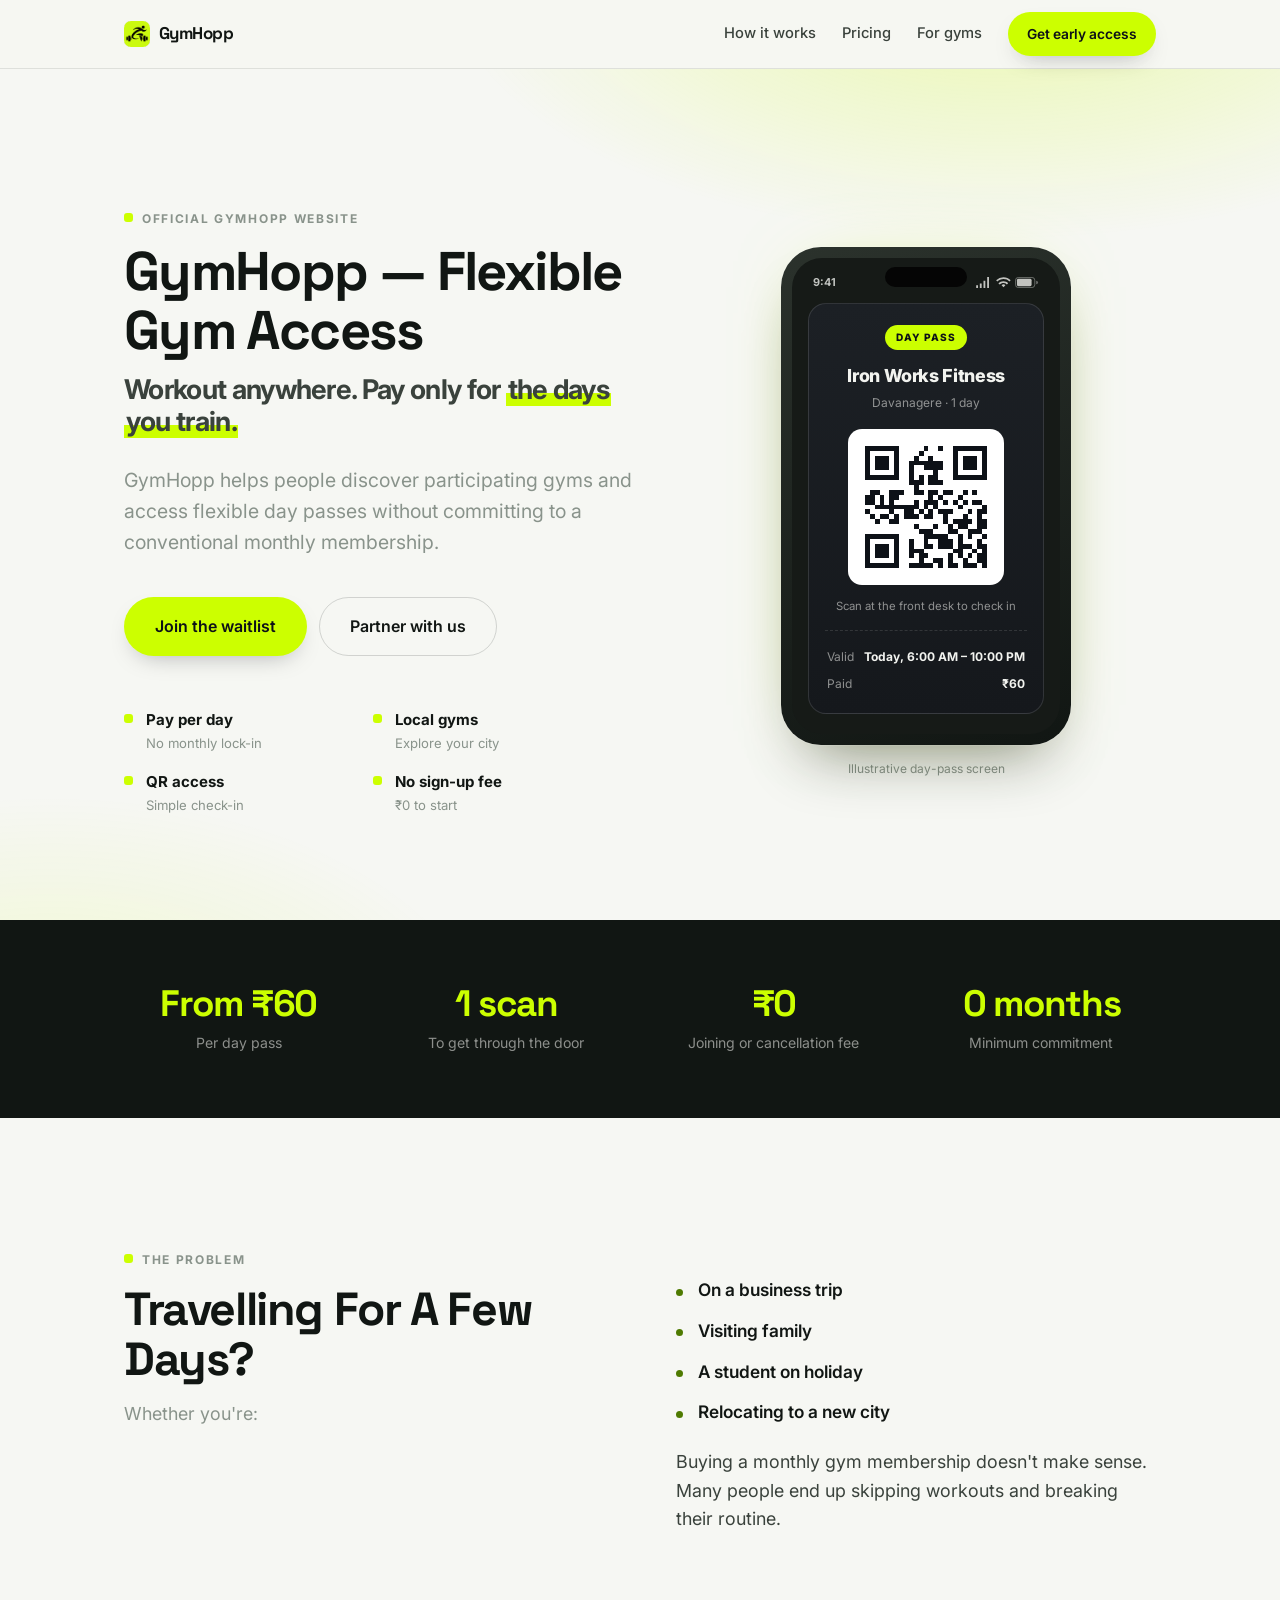
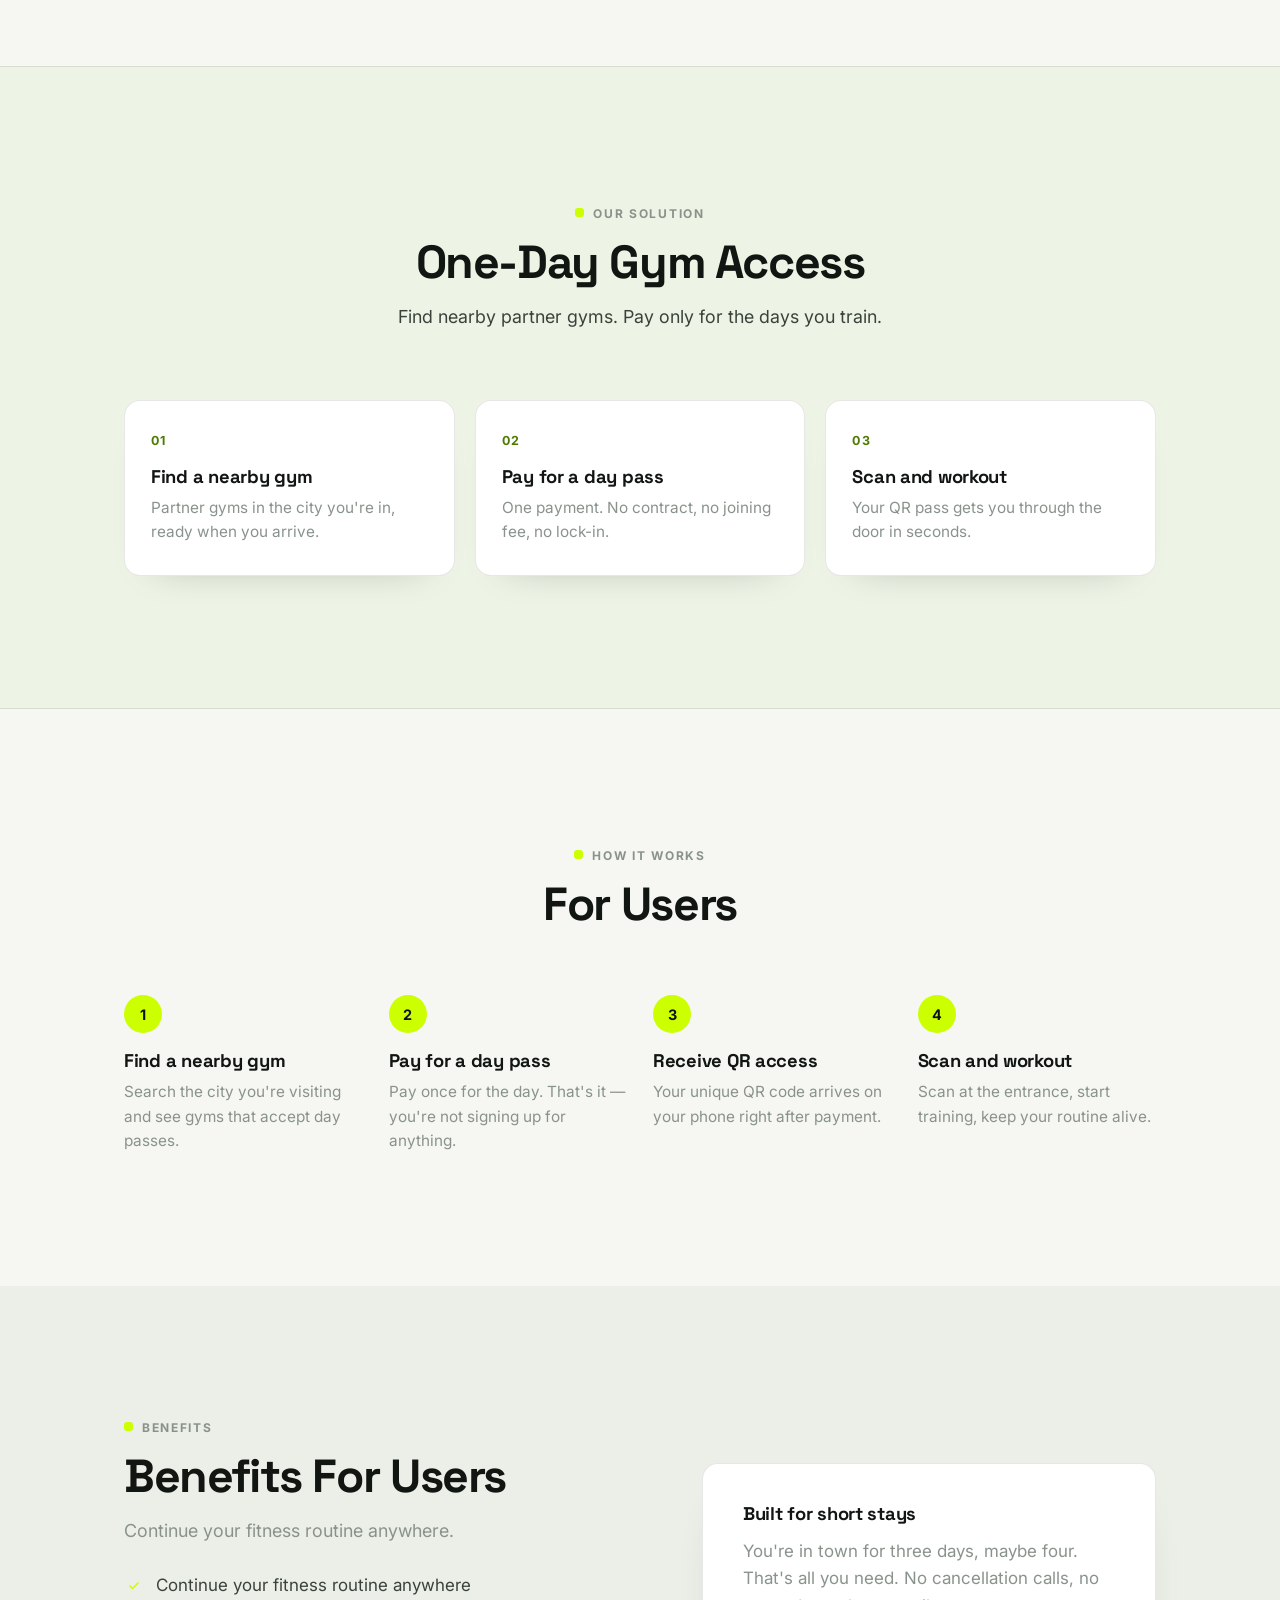
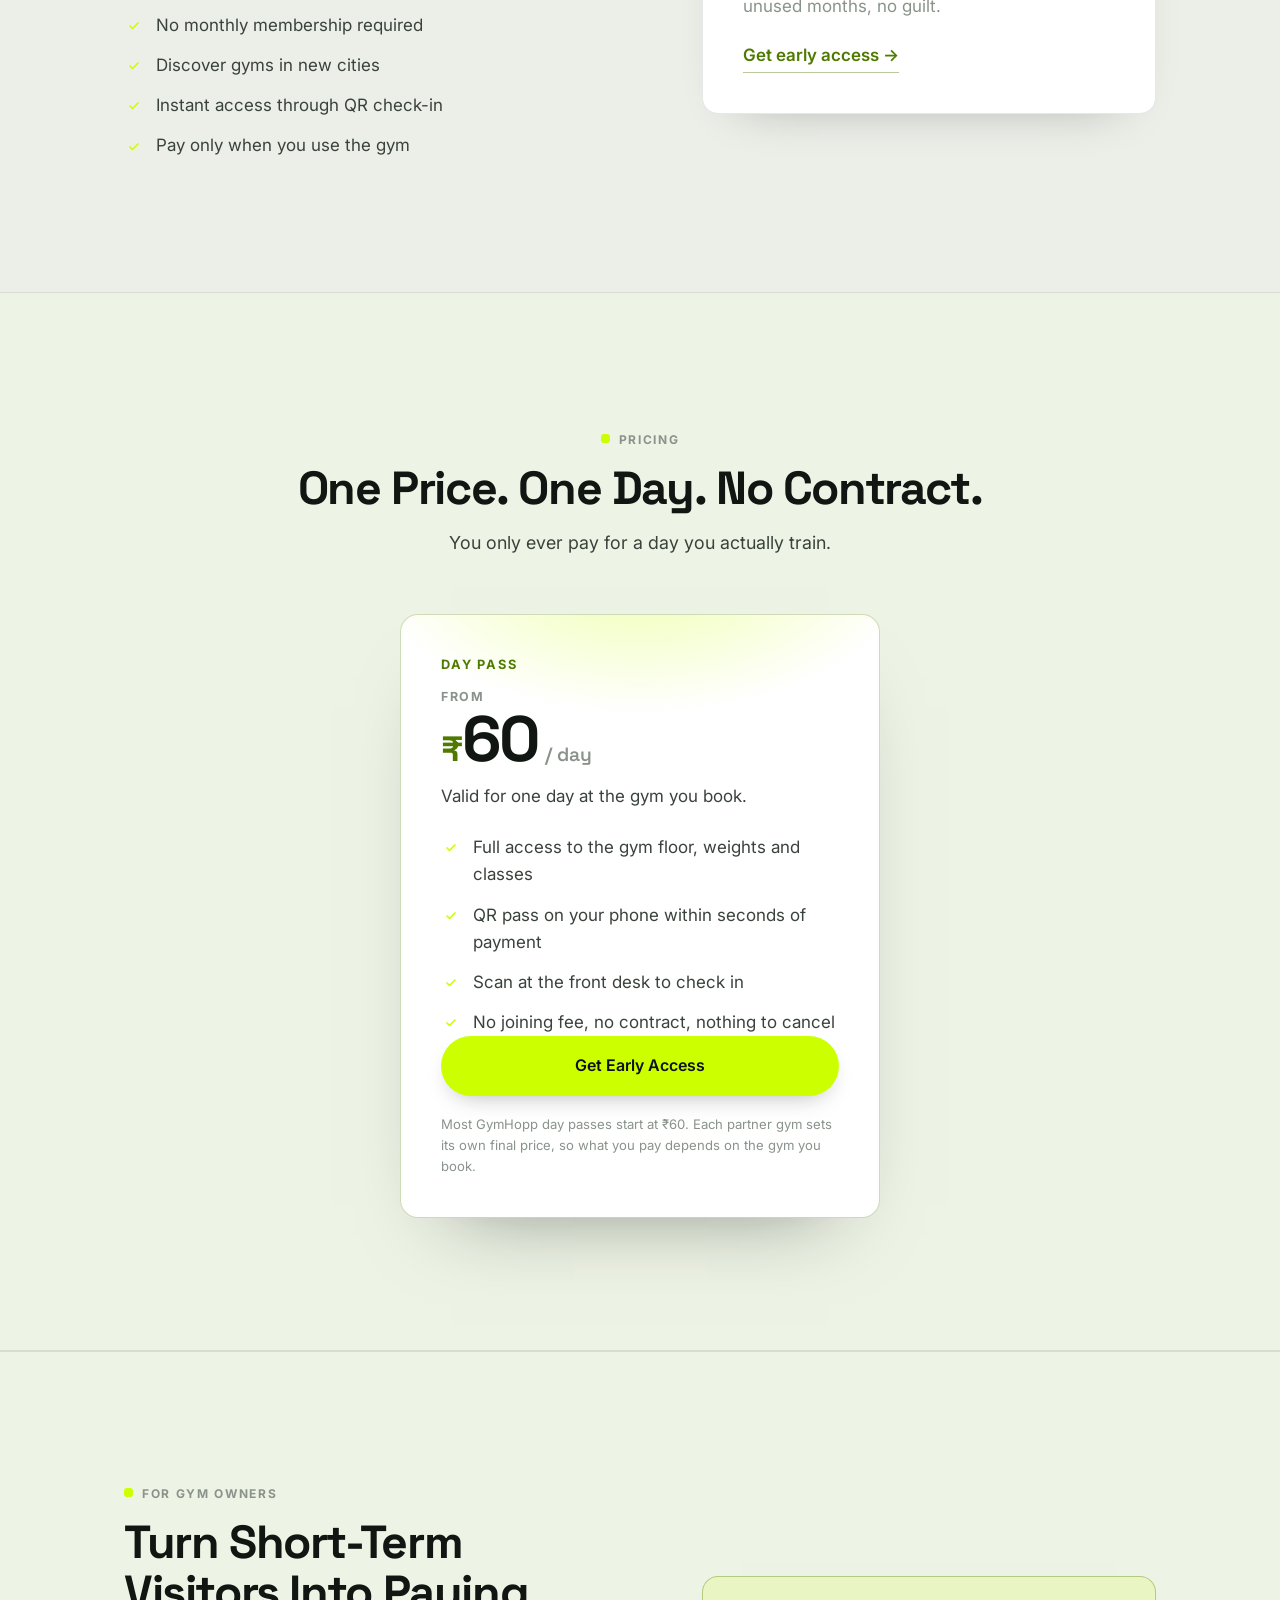
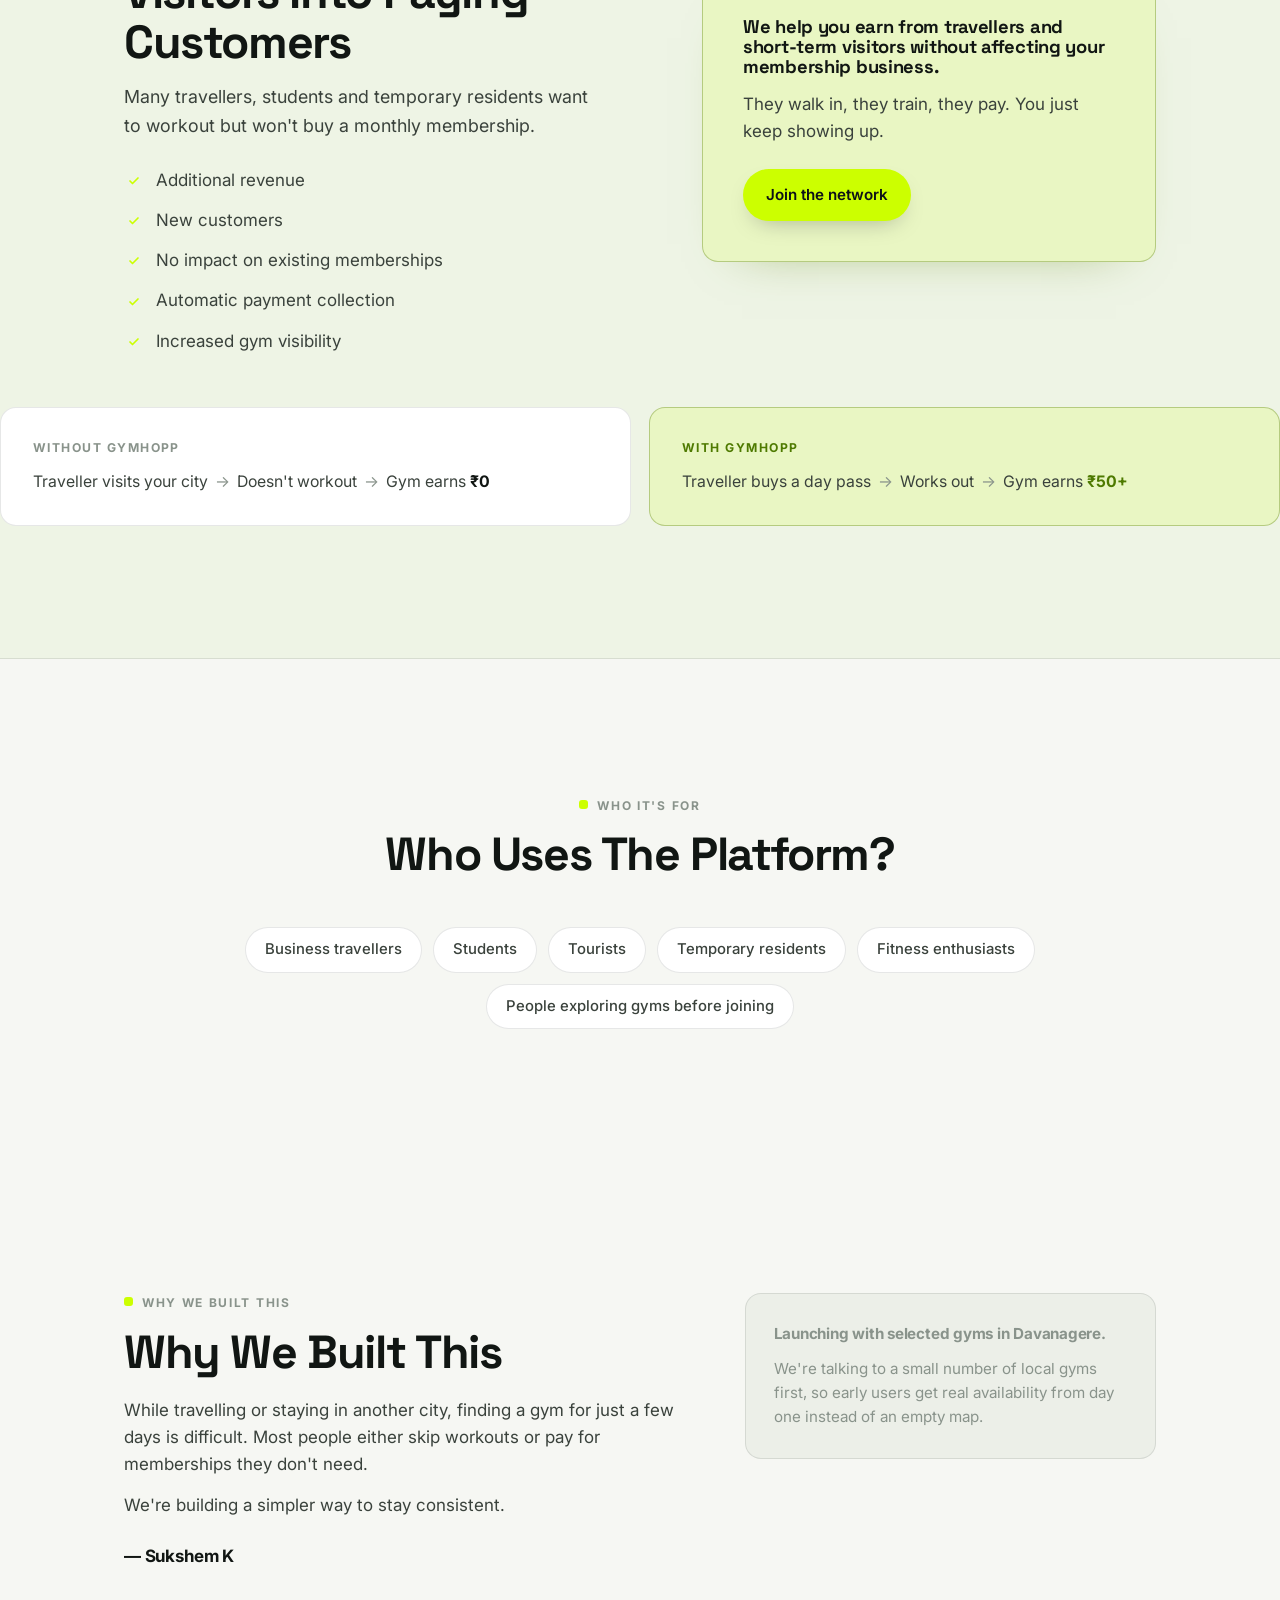
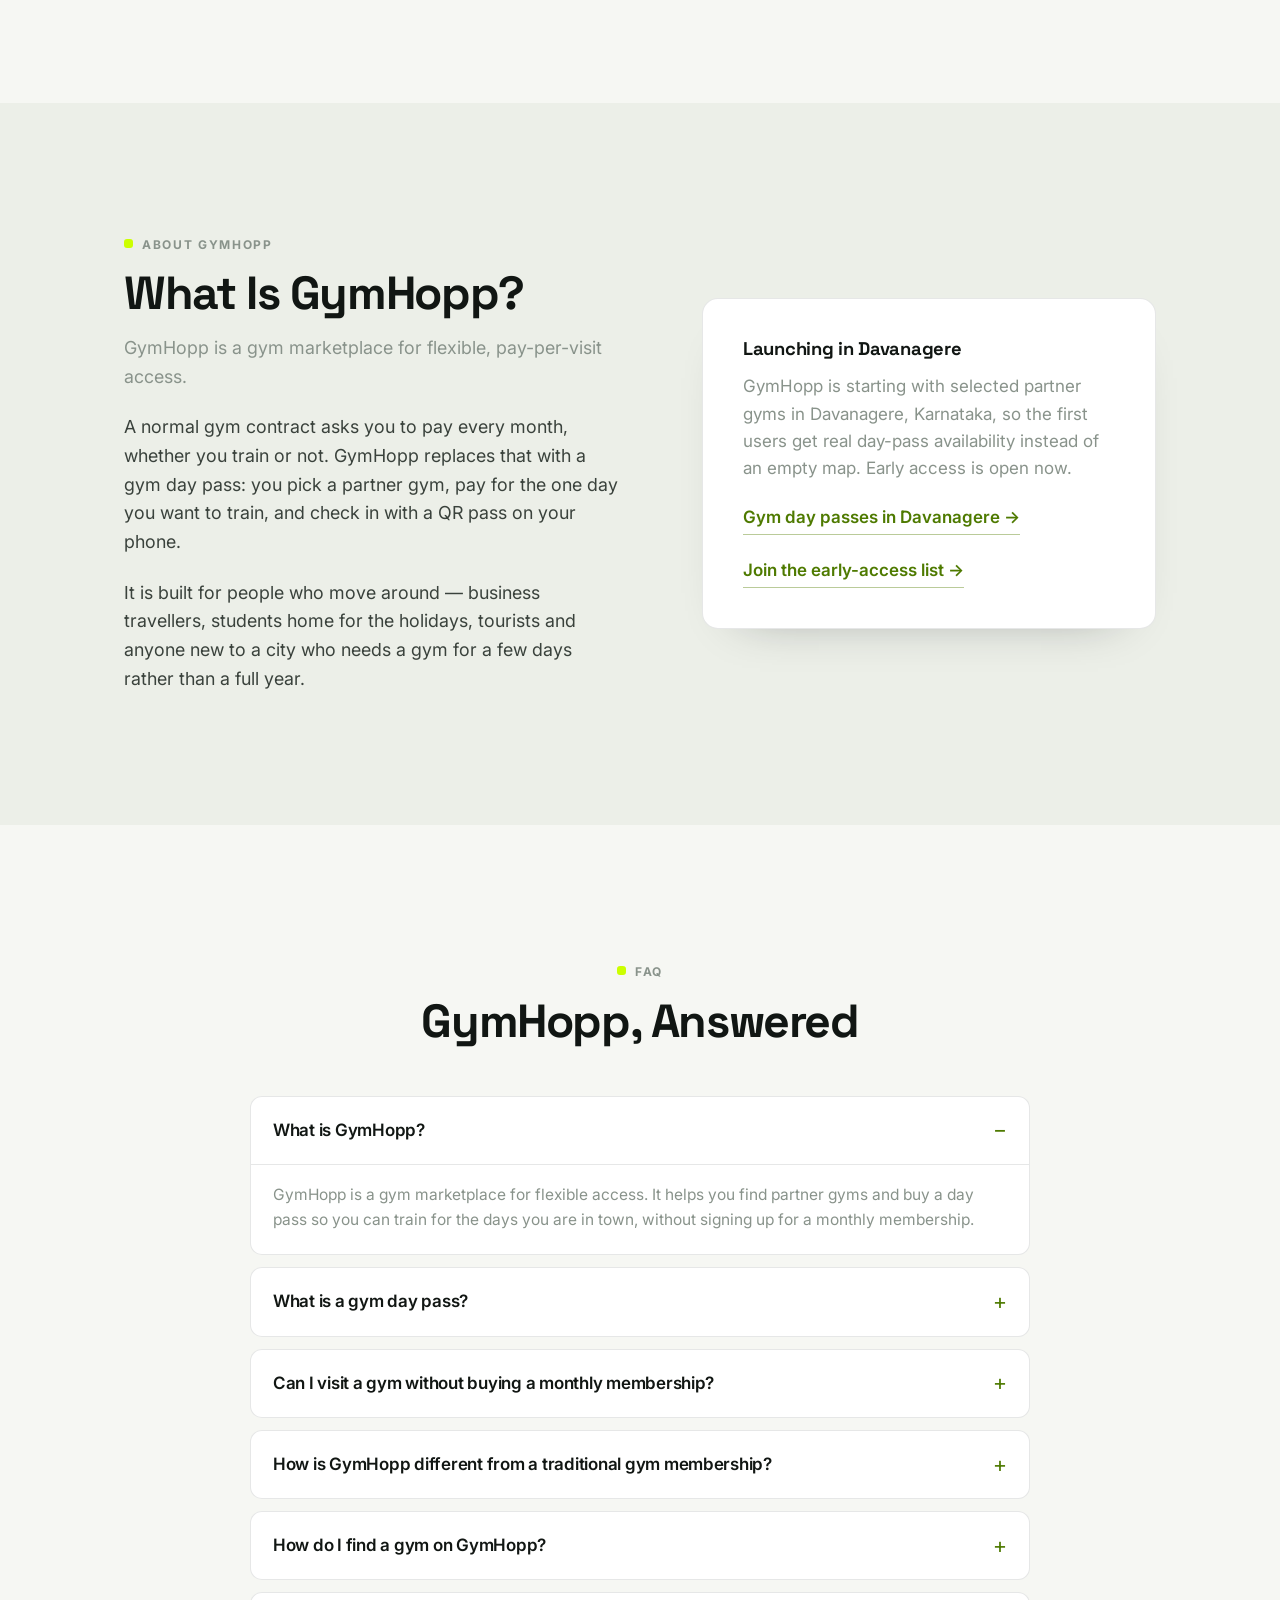
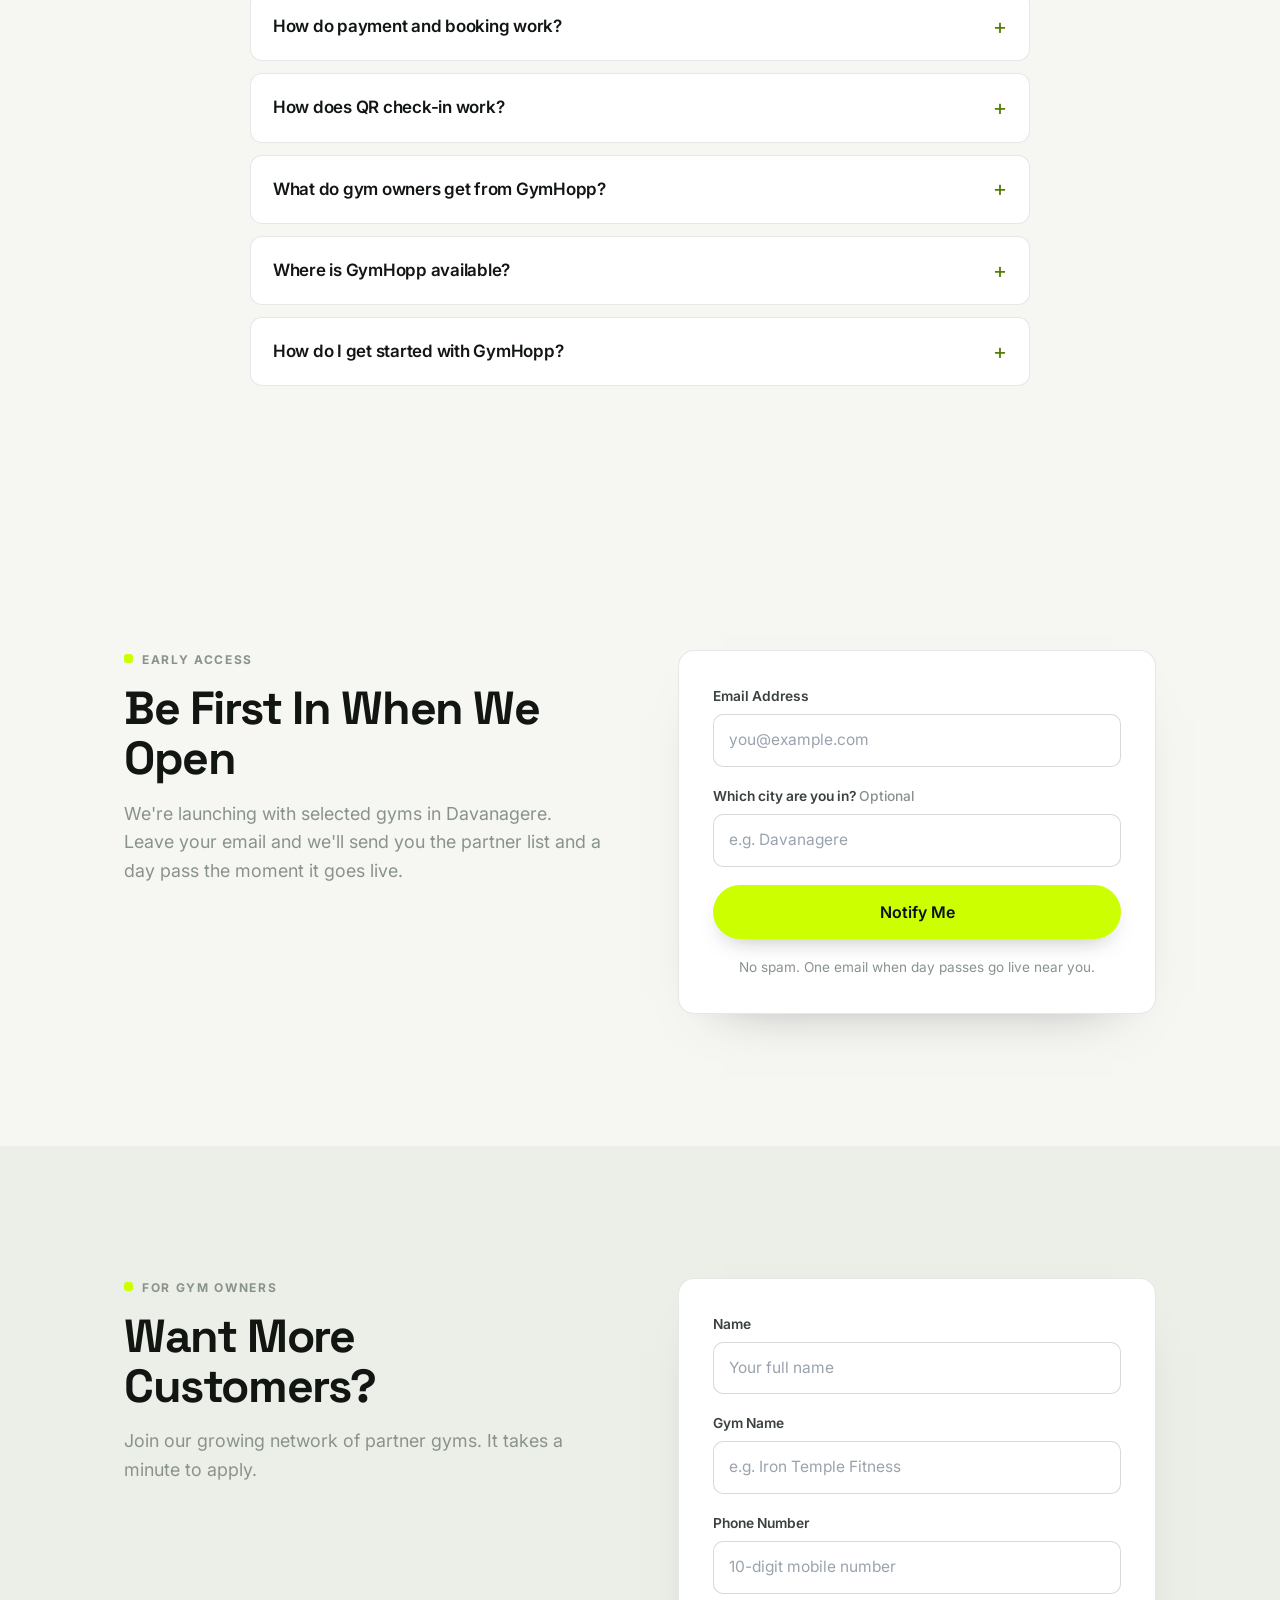
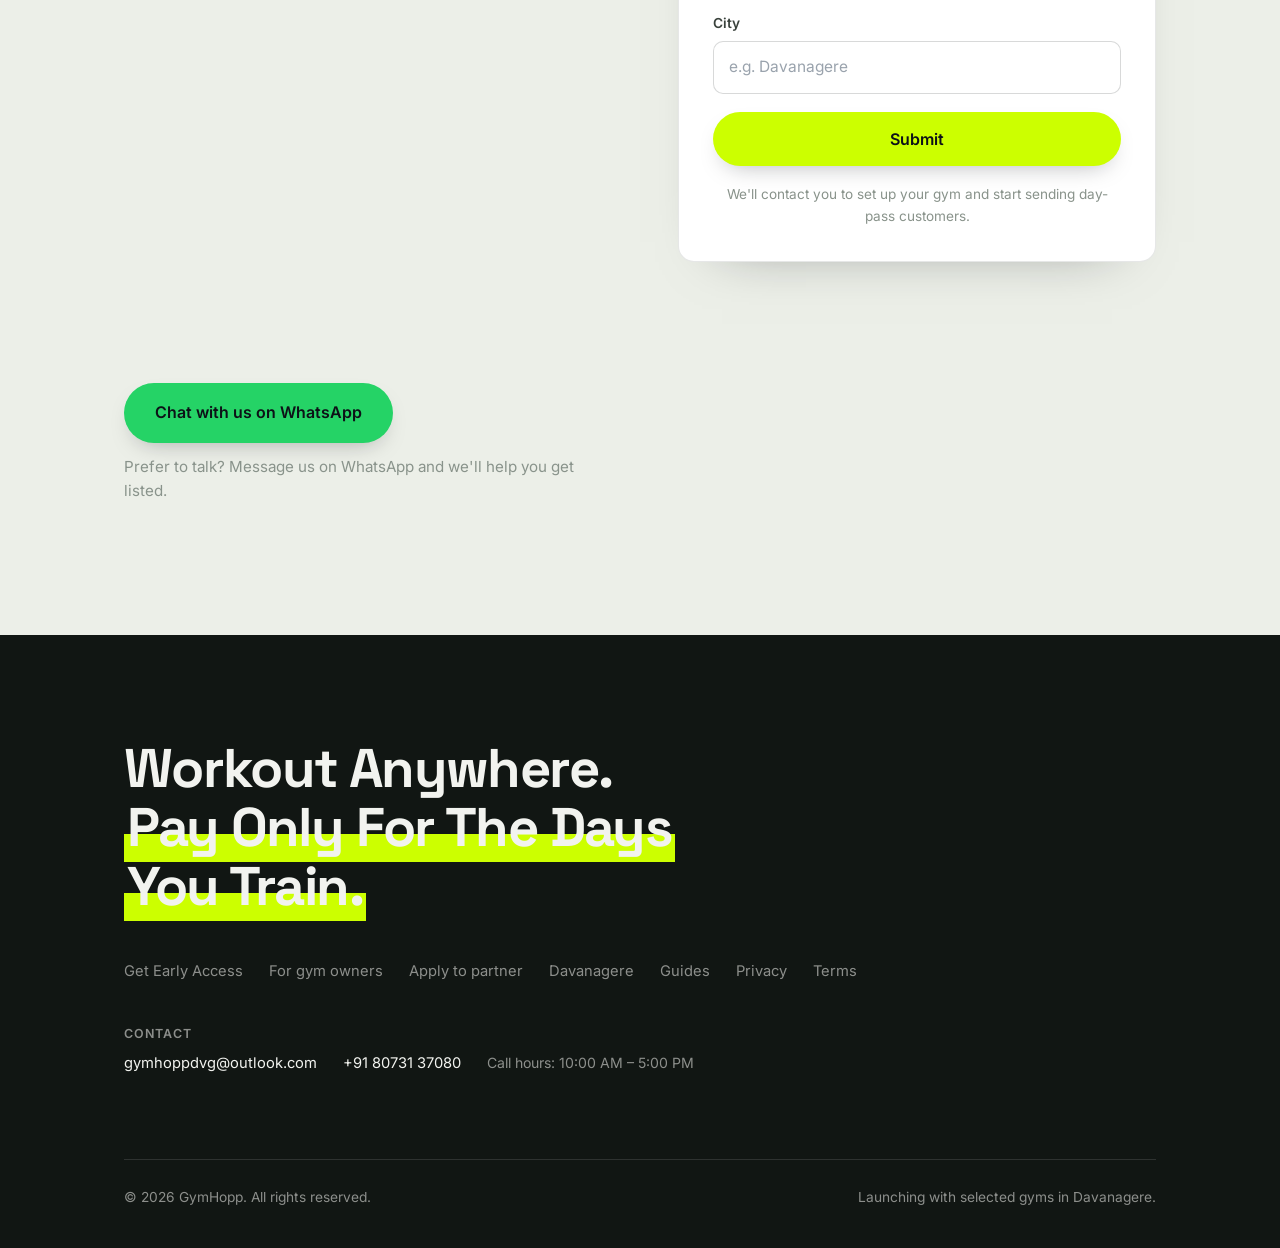
==== commit f49b9e80: "Replace brand artwork with the new neon lime icon - Resize the 1254px master into the header mark (1" ====
--- a/index.html
+++ b/index.html
@@ -31,6 +31,7 @@
 <meta name="twitter:image:alt" content="GymHopp — gym day passes and flexible gym access">
 <meta name="theme-color" content="#111613">
 
+<link rel="icon" href="favicon-48.png" sizes="48x48" type="image/png">
 <link rel="icon" href="gymhopp-logo.png" type="image/png">
 <link rel="apple-touch-icon" href="https://gymhopp.online/gymhopp-apple-touch-icon.png">
 <link rel="preconnect" href="https://fonts.googleapis.com">
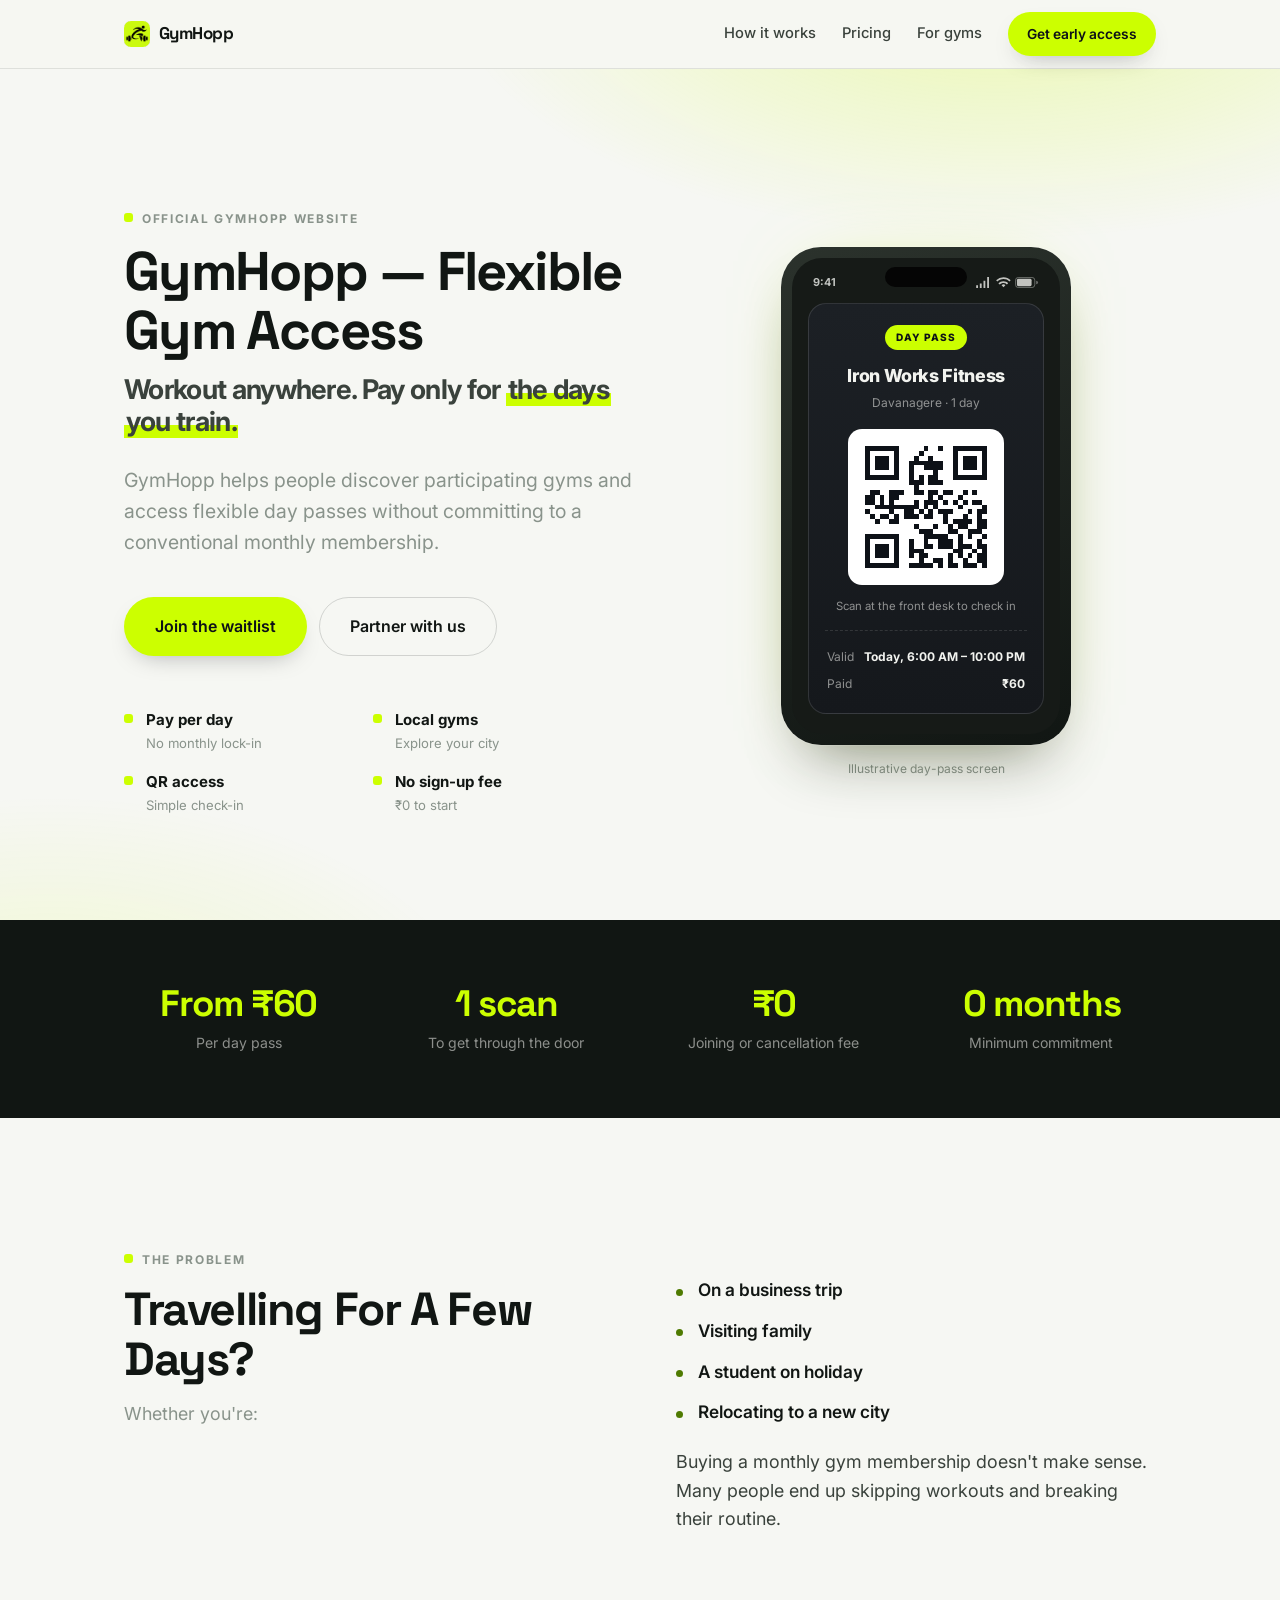
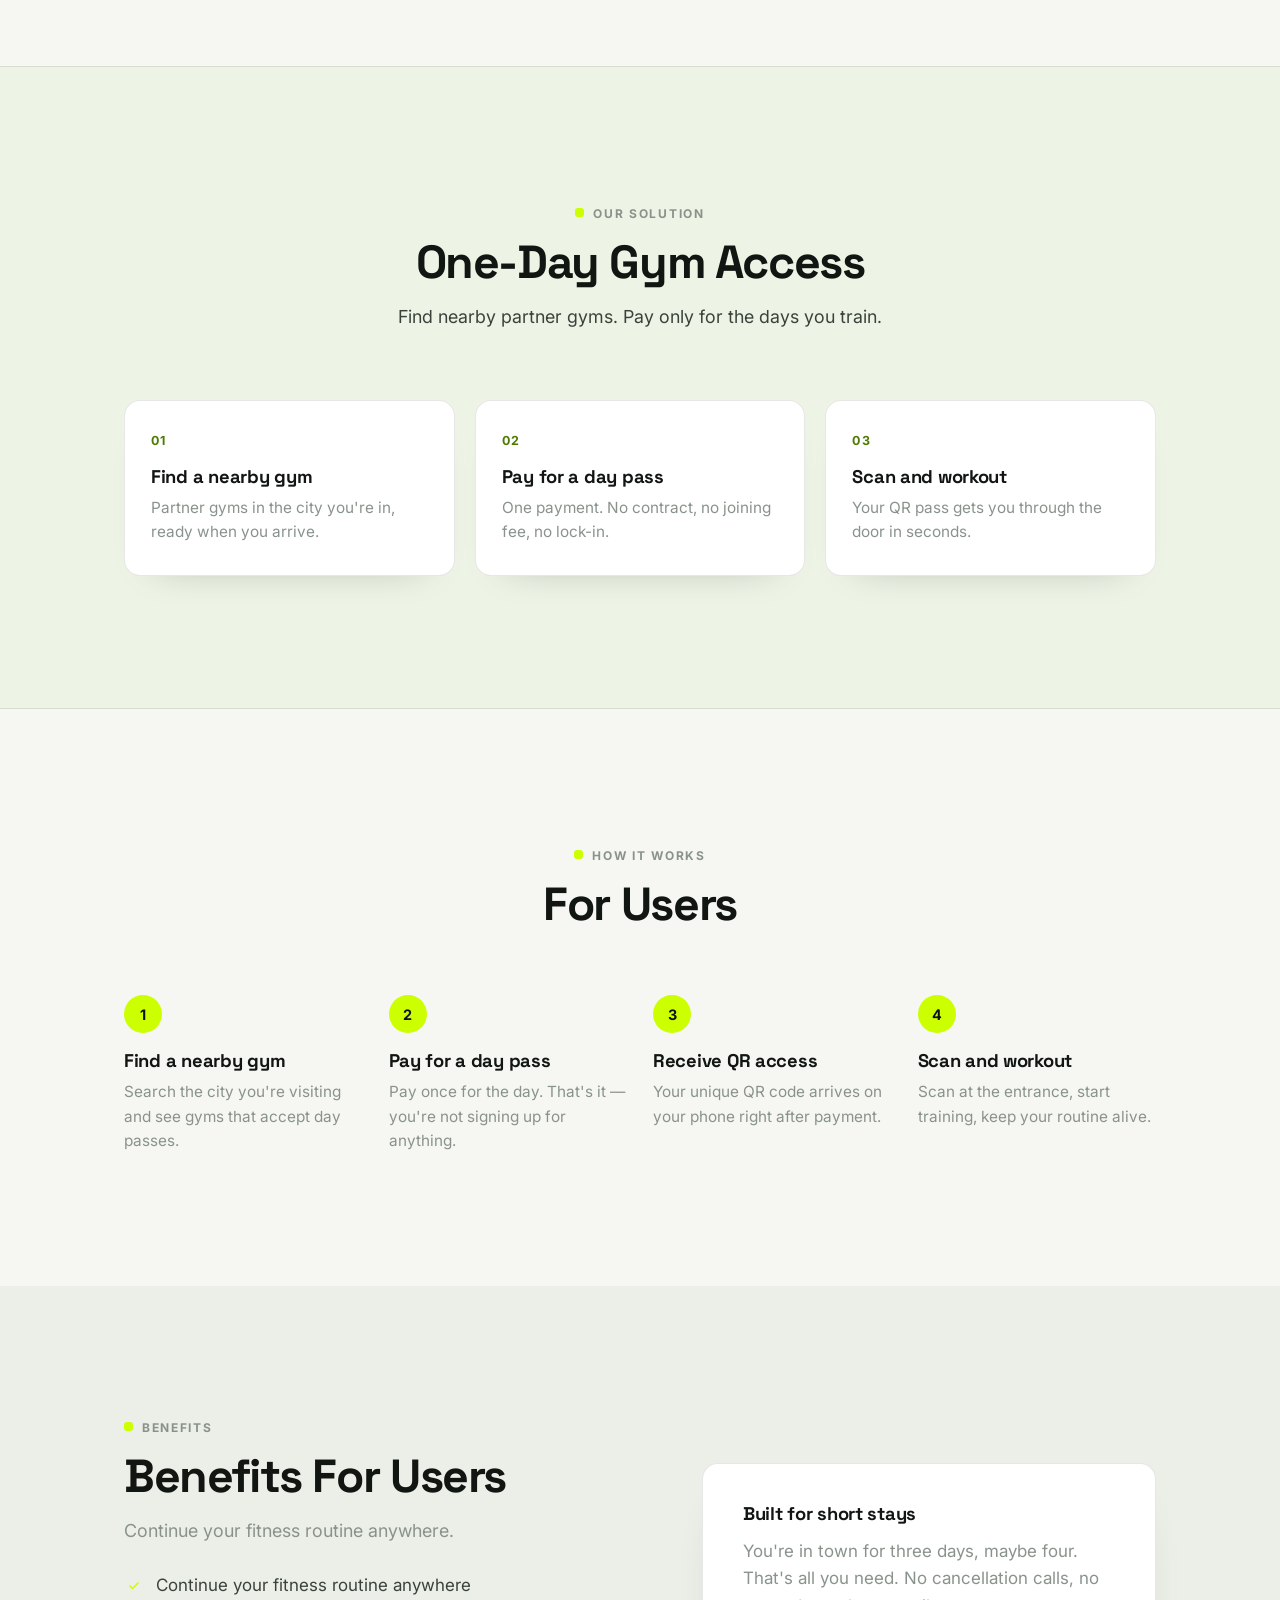
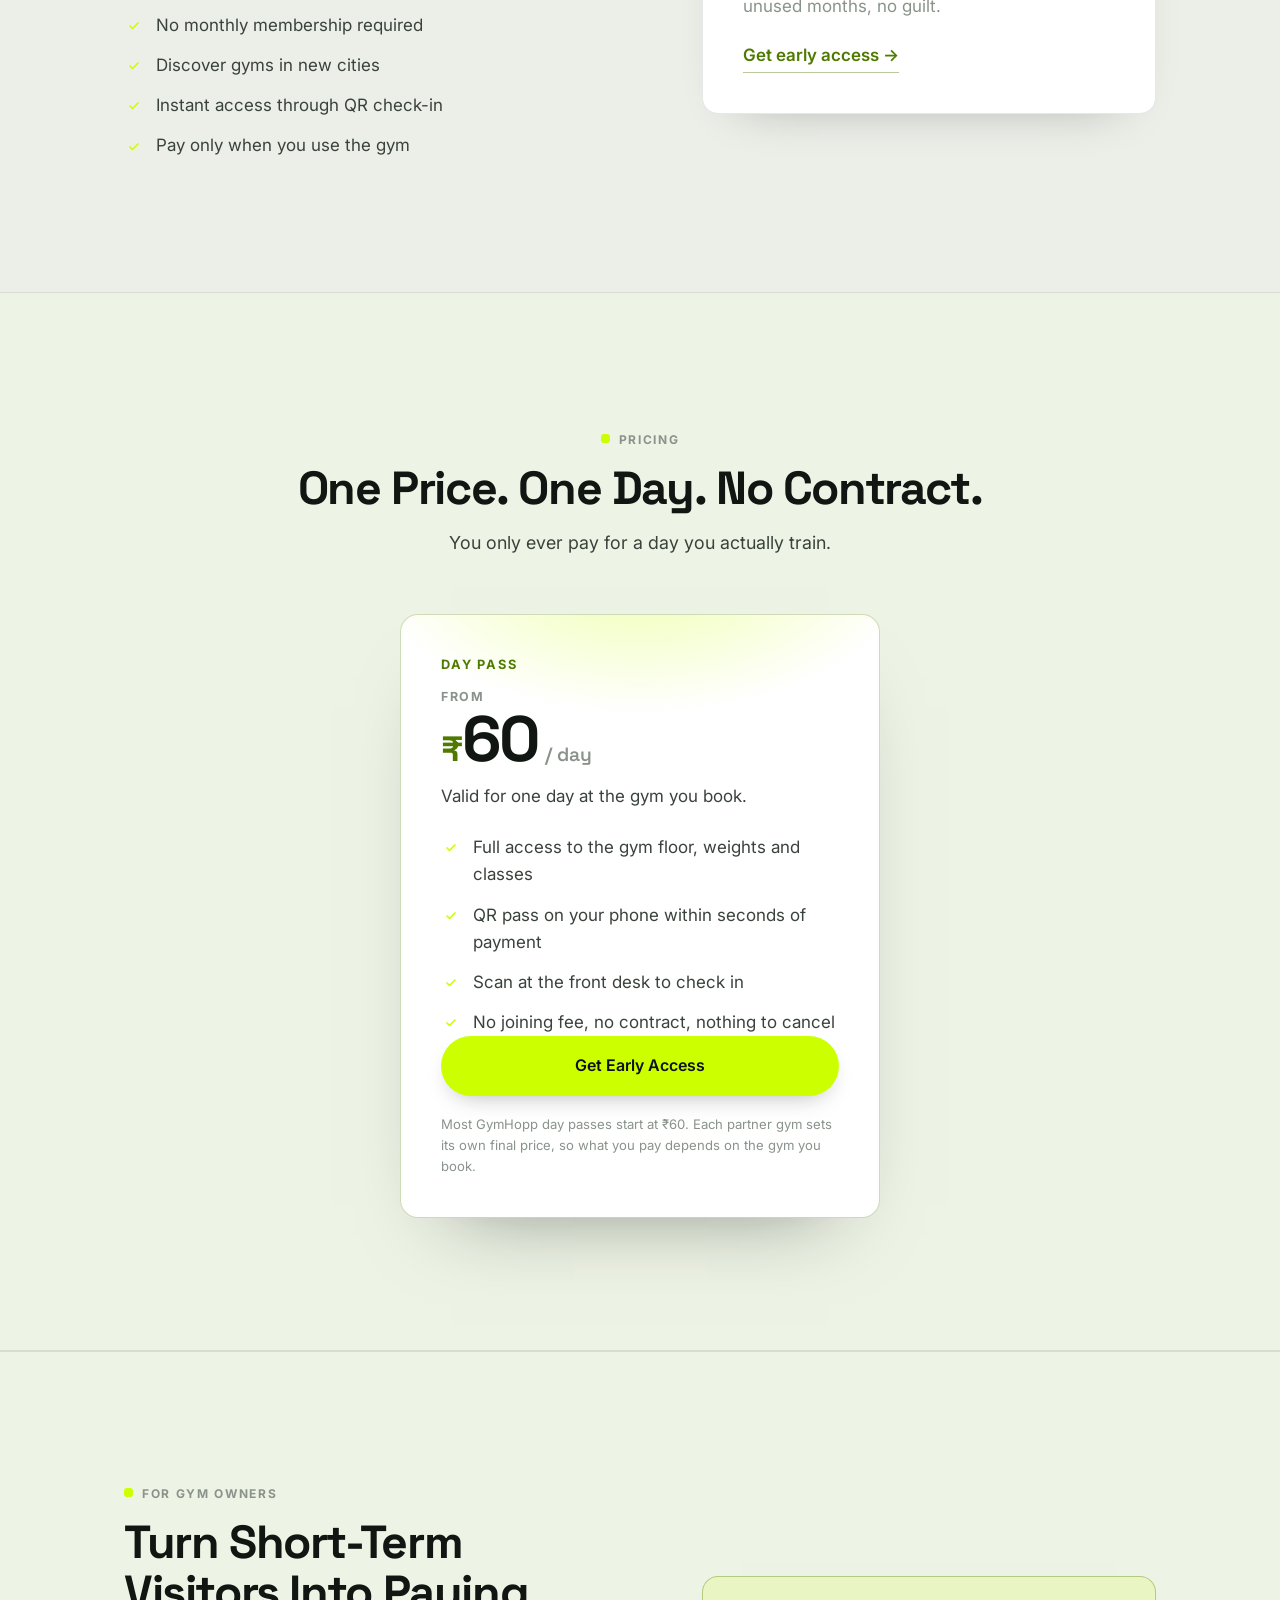
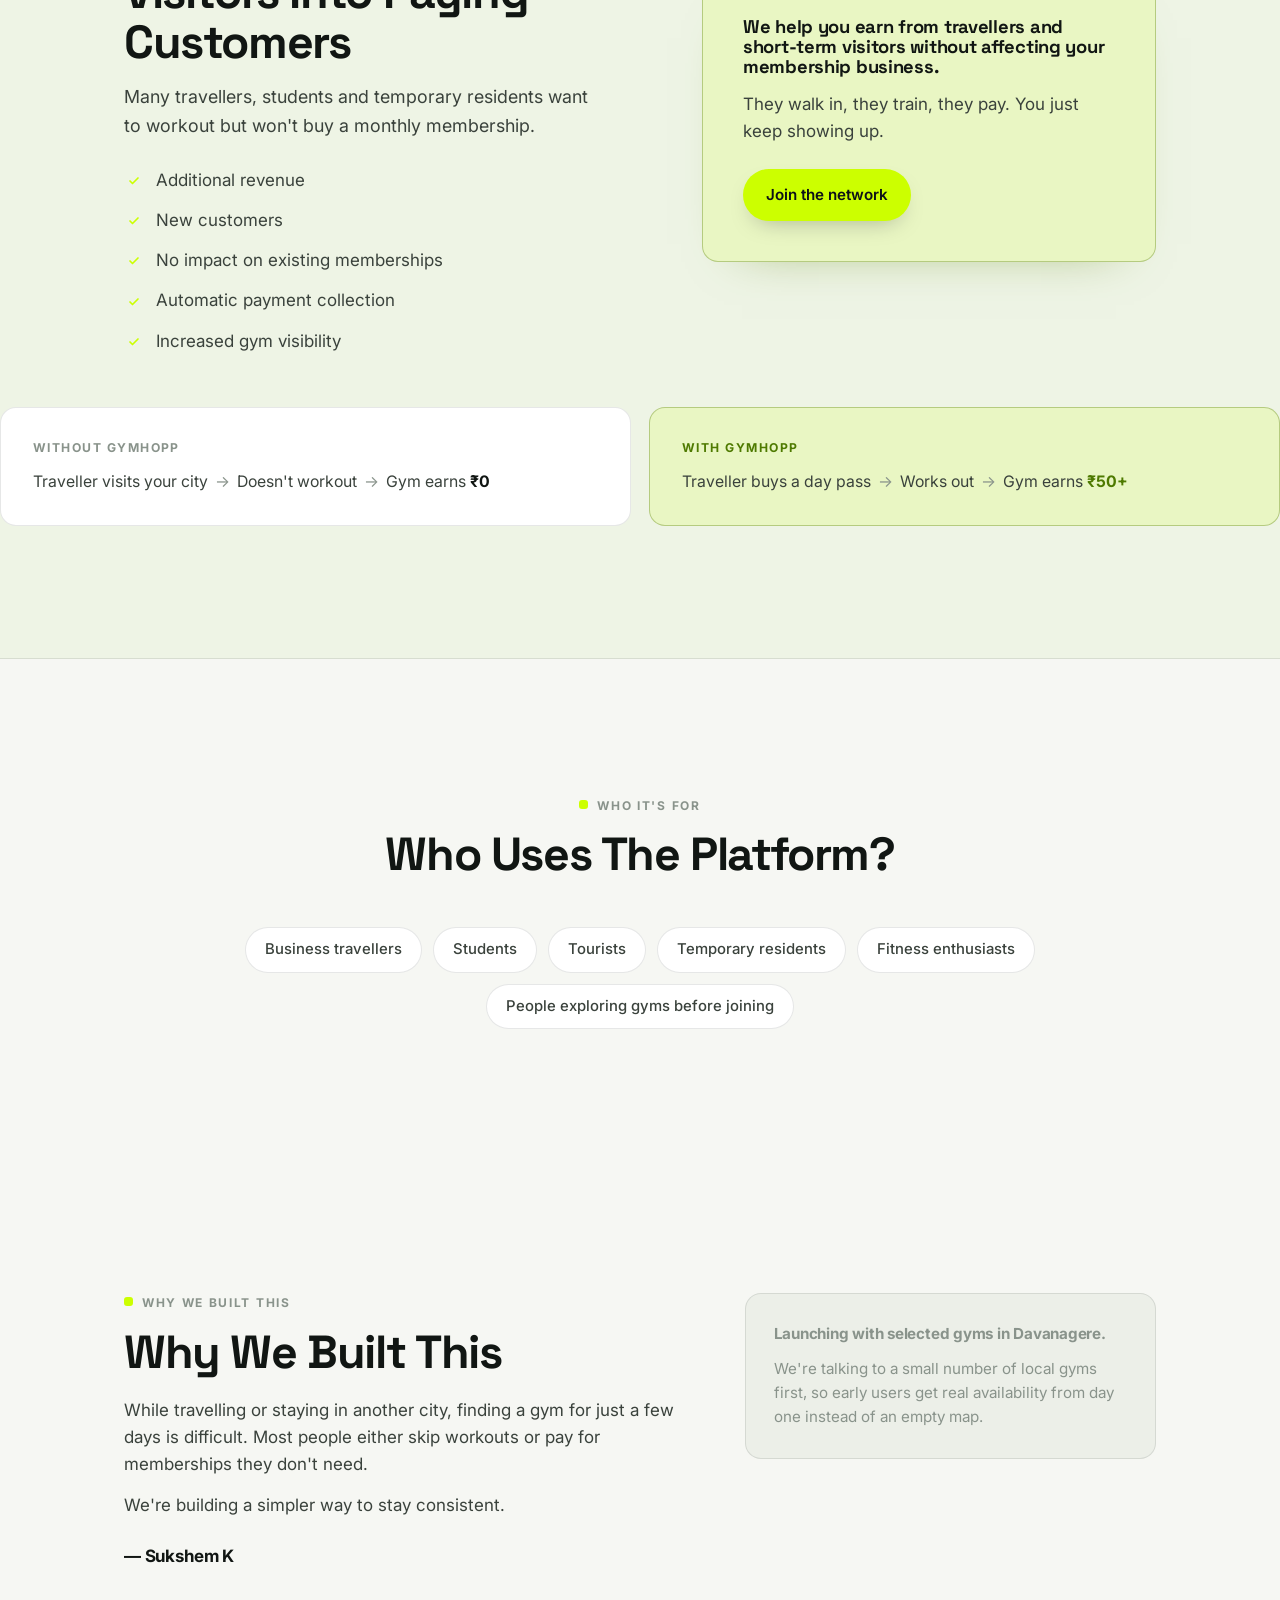
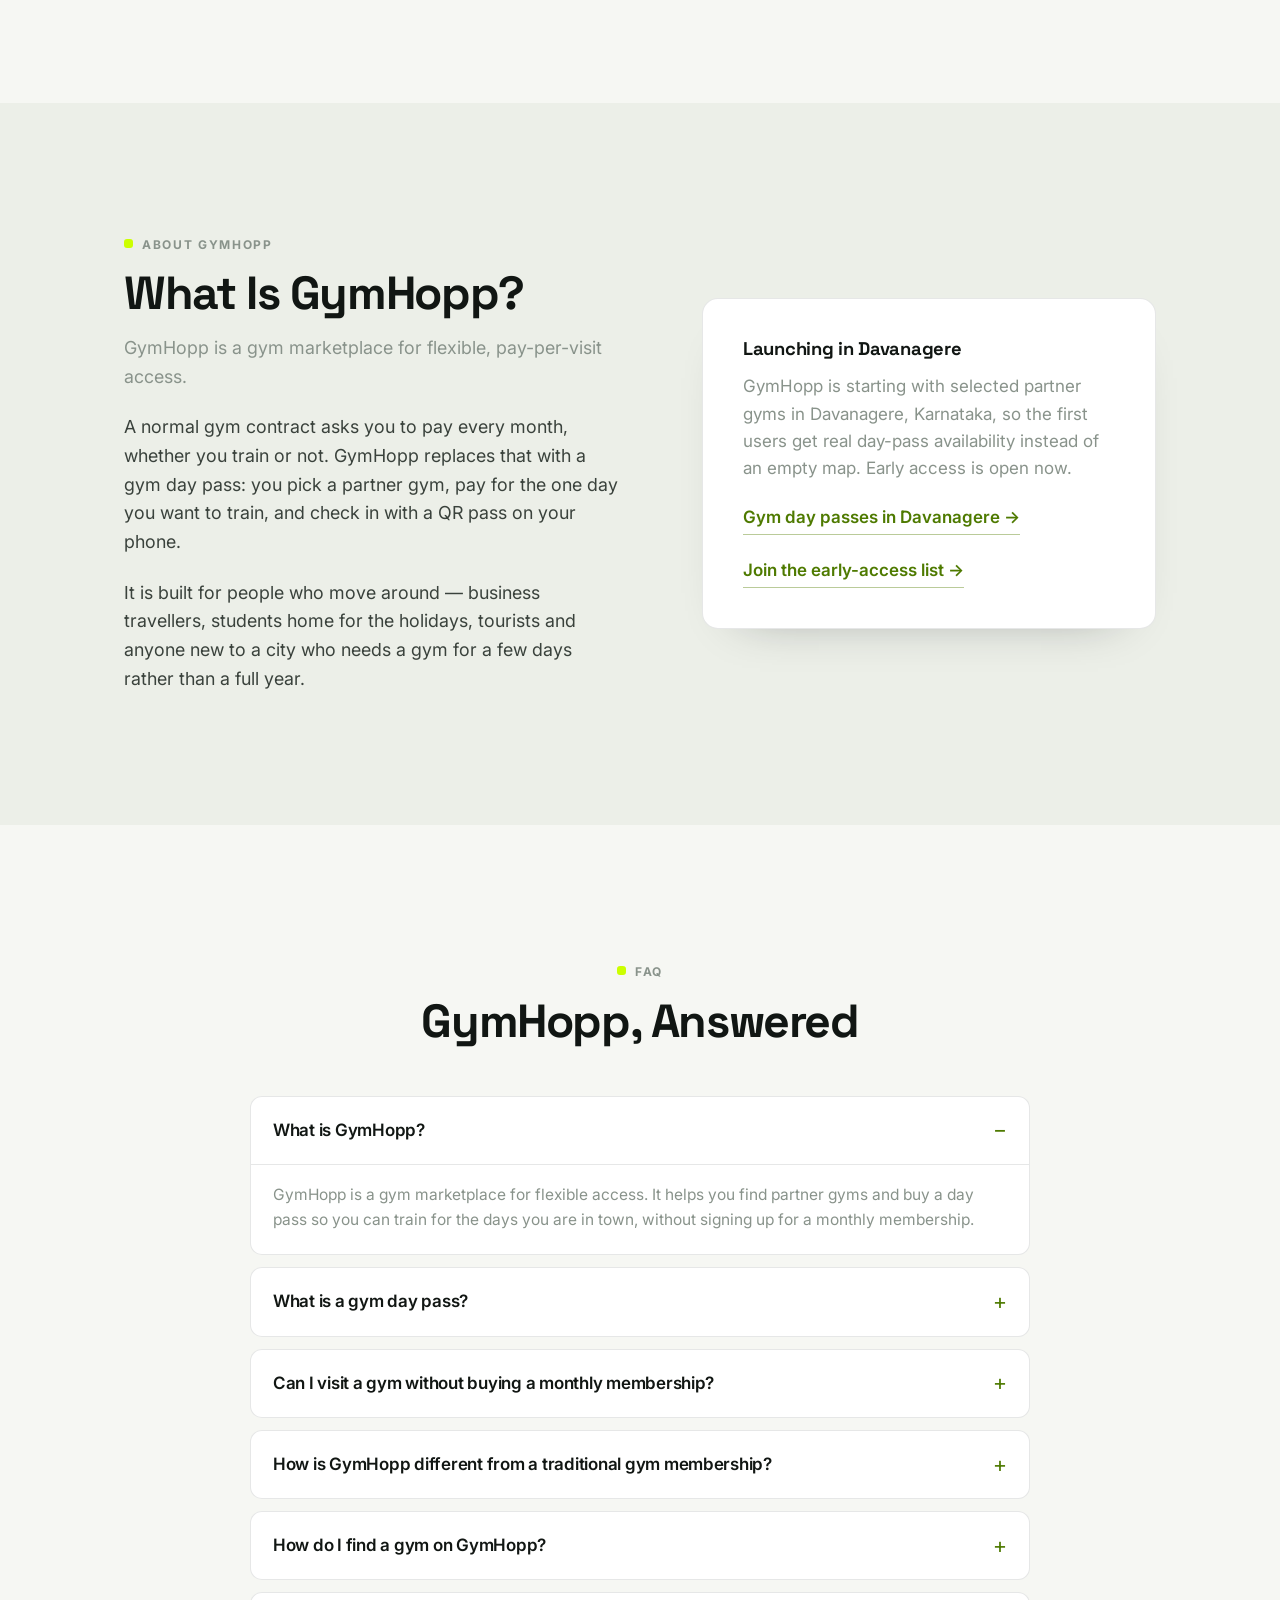
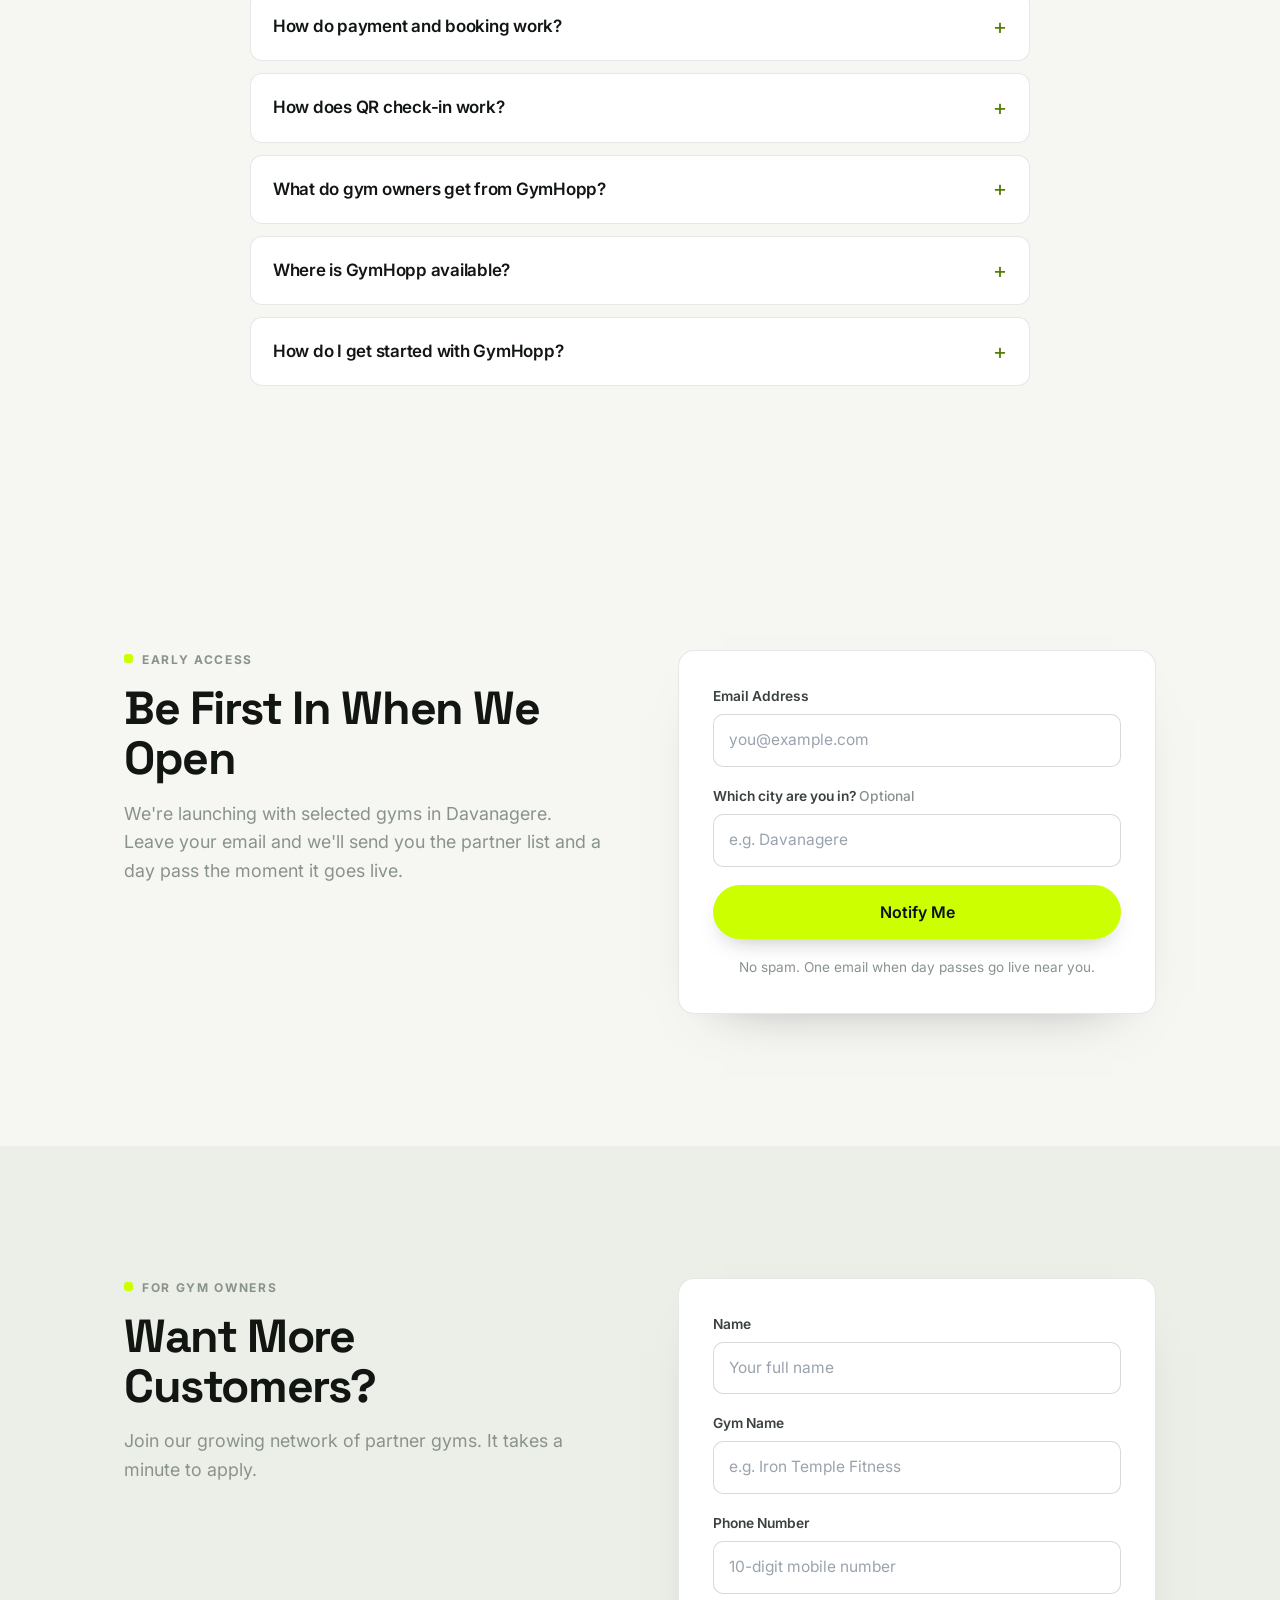
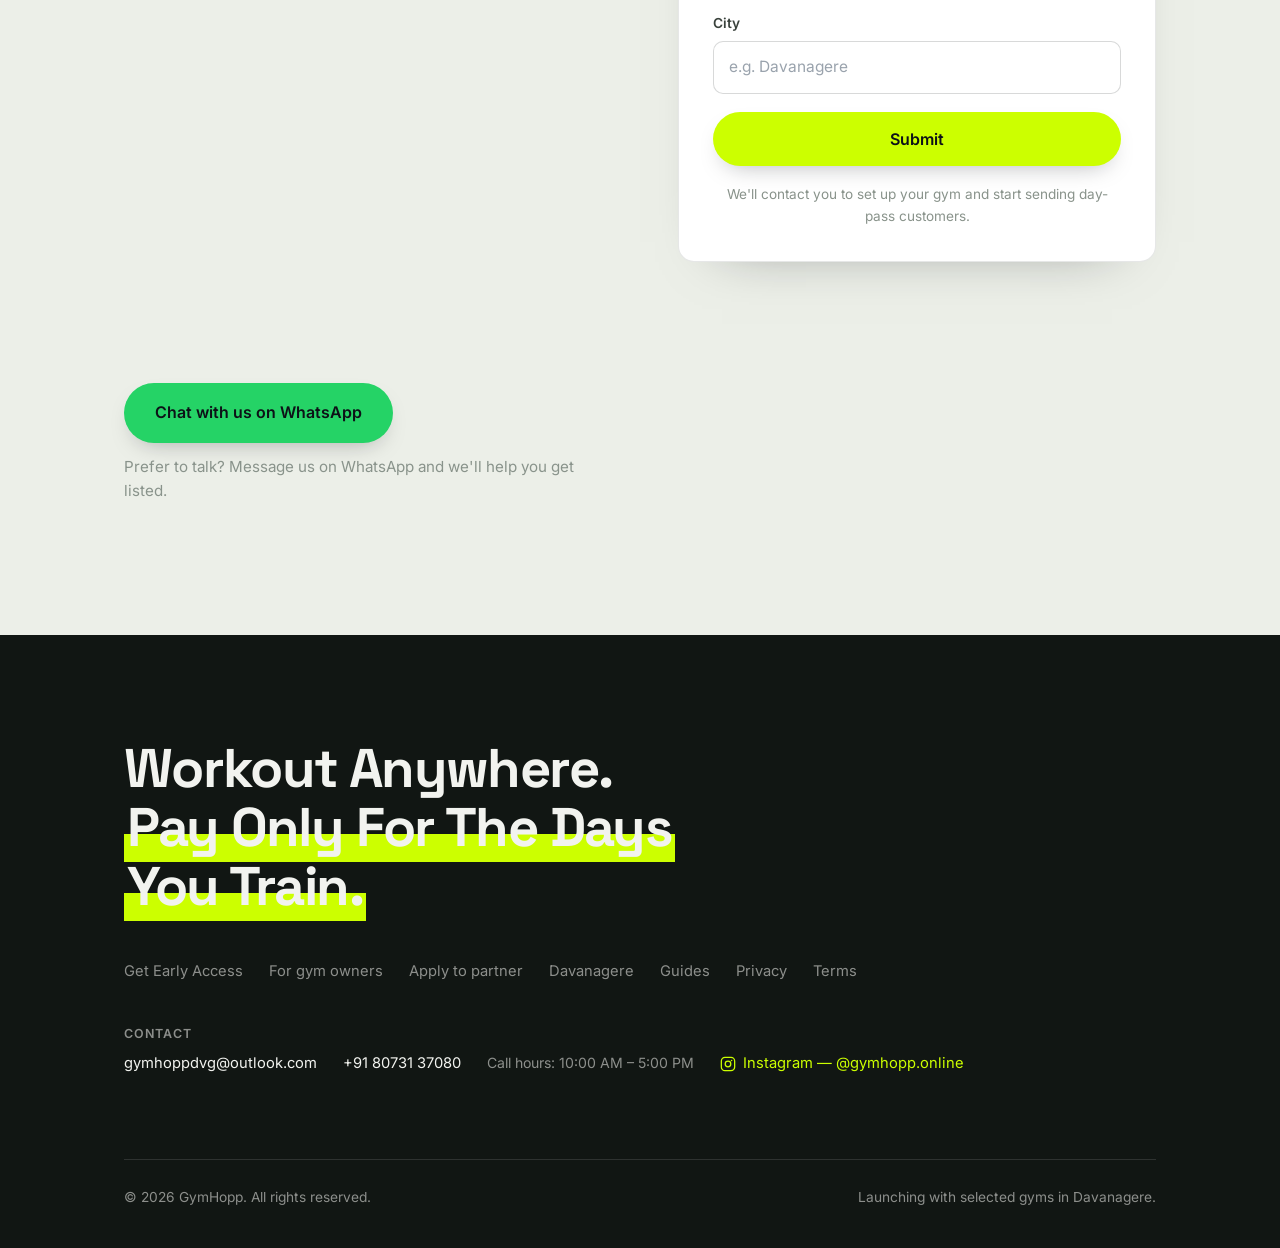
==== commit 8be83b97: "Add Instagram profile link across the site - Add a lime Instagram link with an inline SVG icon to th" ====
--- a/index.html
+++ b/index.html
@@ -50,6 +50,7 @@
       "name": "GymHopp",
       "alternateName": ["Gymhopp", "Gym Hop"],
       "url": "https://gymhopp.online/",
+      "sameAs": ["https://www.instagram.com/gymhopp.online/"],
       "logo": {
         "@type": "ImageObject",
         "url": "https://gymhopp.online/gymhopp-app-icon.png",
@@ -752,6 +753,7 @@
       <a href="mailto:gymhoppdvg@outlook.com">gymhoppdvg@outlook.com</a>
       <a href="tel:+918073137080">+91 80731 37080</a>
       <span class="footer-contact-hours">Call hours: 10:00 AM &ndash; 5:00 PM</span>
+      <a href="https://www.instagram.com/gymhopp.online/" target="_blank" rel="noopener me"><svg viewBox="0 0 24 24" fill="none" stroke="currentColor" stroke-width="1.9" stroke-linecap="round" stroke-linejoin="round" aria-hidden="true" focusable="false"><rect x="2" y="2" width="20" height="20" rx="5.5"/><circle cx="12" cy="12" r="4.2"/><circle cx="17.4" cy="6.6" r="1.15" fill="currentColor" stroke="none"/></svg>Instagram &mdash; @gymhopp.online</a>
     </div>
 
     <div class="footer-bottom">
--- a/styles.css
+++ b/styles.css
@@ -1128,6 +1128,25 @@
 
 .footer-contact a:hover { border-bottom-color: var(--on-dark-muted); }
 
+/* Instagram link in the footer contact row — icon plus handle */
+.footer-contact a[href*="instagram.com"] {
+  display: inline-flex;
+  align-items: center;
+  gap: 7px;
+  color: var(--accent);
+}
+
+.footer-contact a[href*="instagram.com"]:hover {
+  color: var(--accent-deep);
+  border-bottom-color: var(--accent-deep);
+}
+
+.footer-contact a[href*="instagram.com"] svg {
+  flex: none;
+  width: 16px;
+  height: 16px;
+}
+
 .footer-contact-hours {
   font-size: 0.88rem;
   color: var(--on-dark-muted);
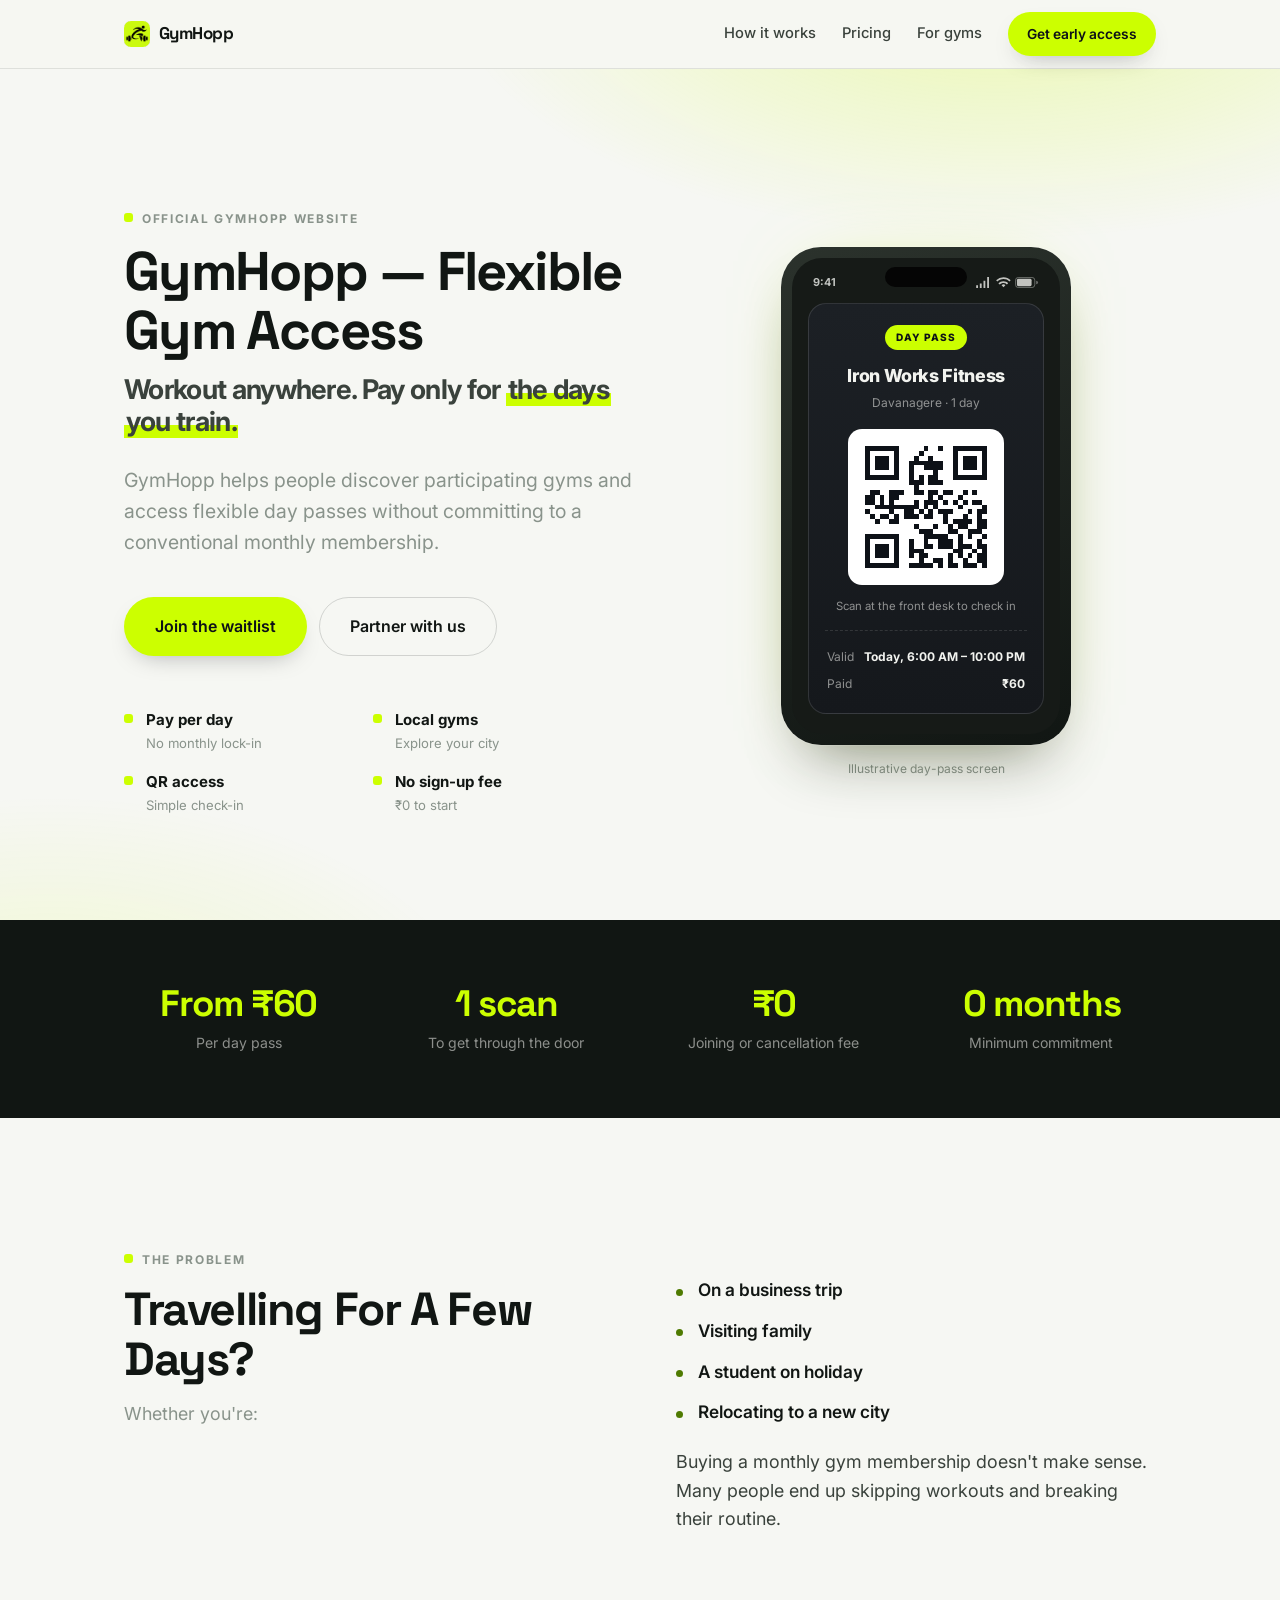
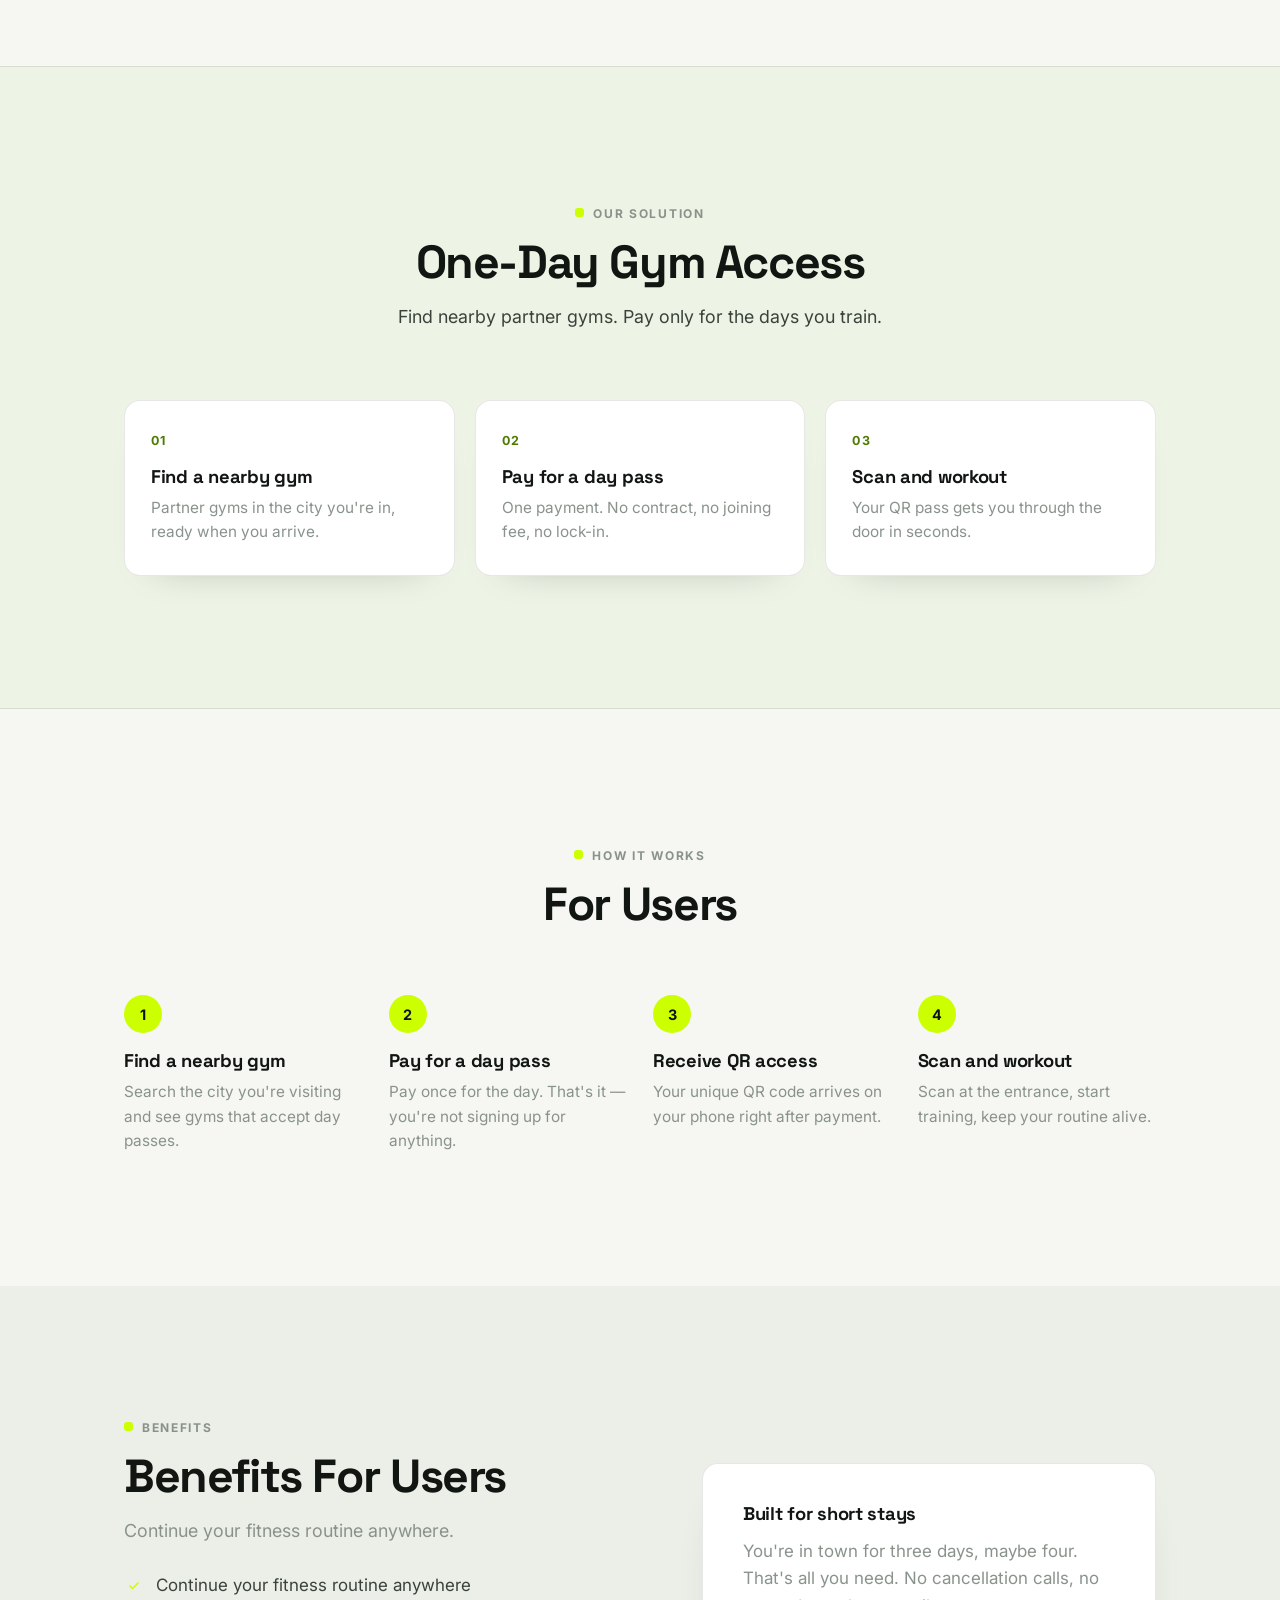
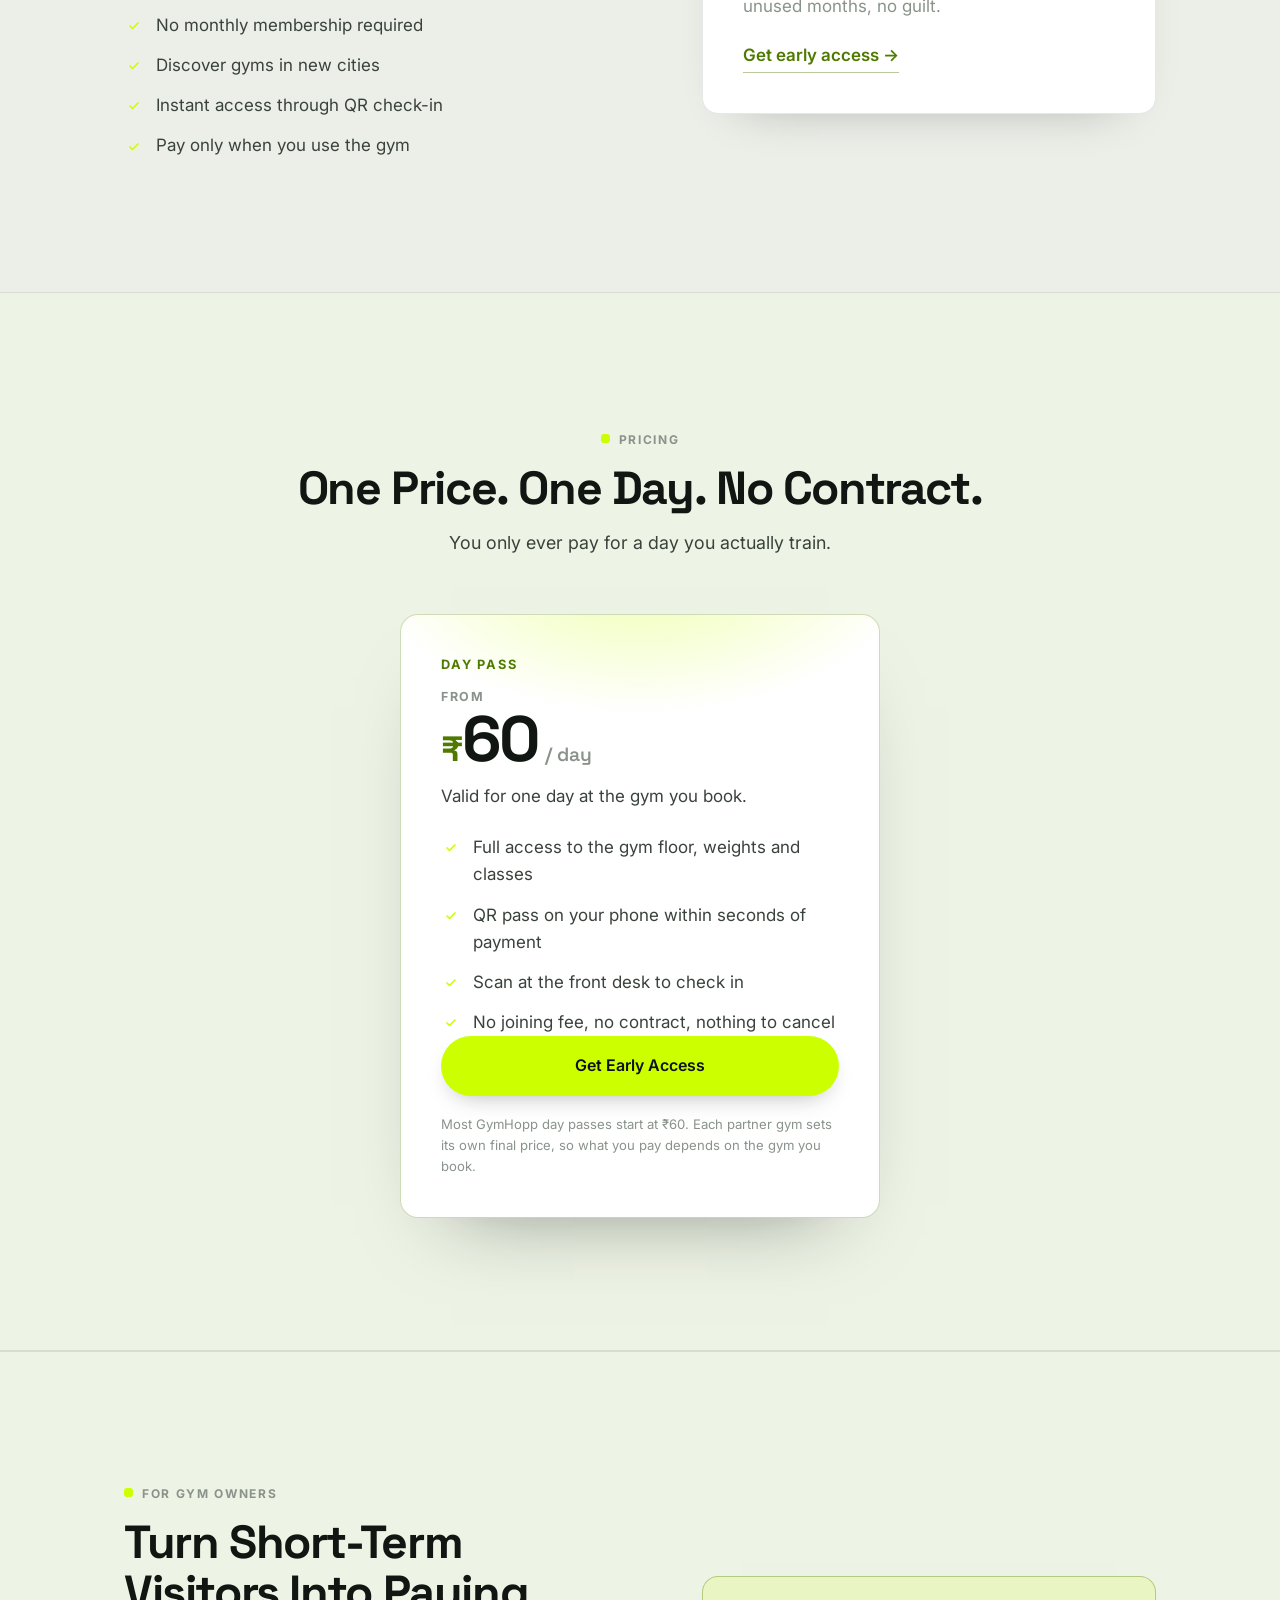
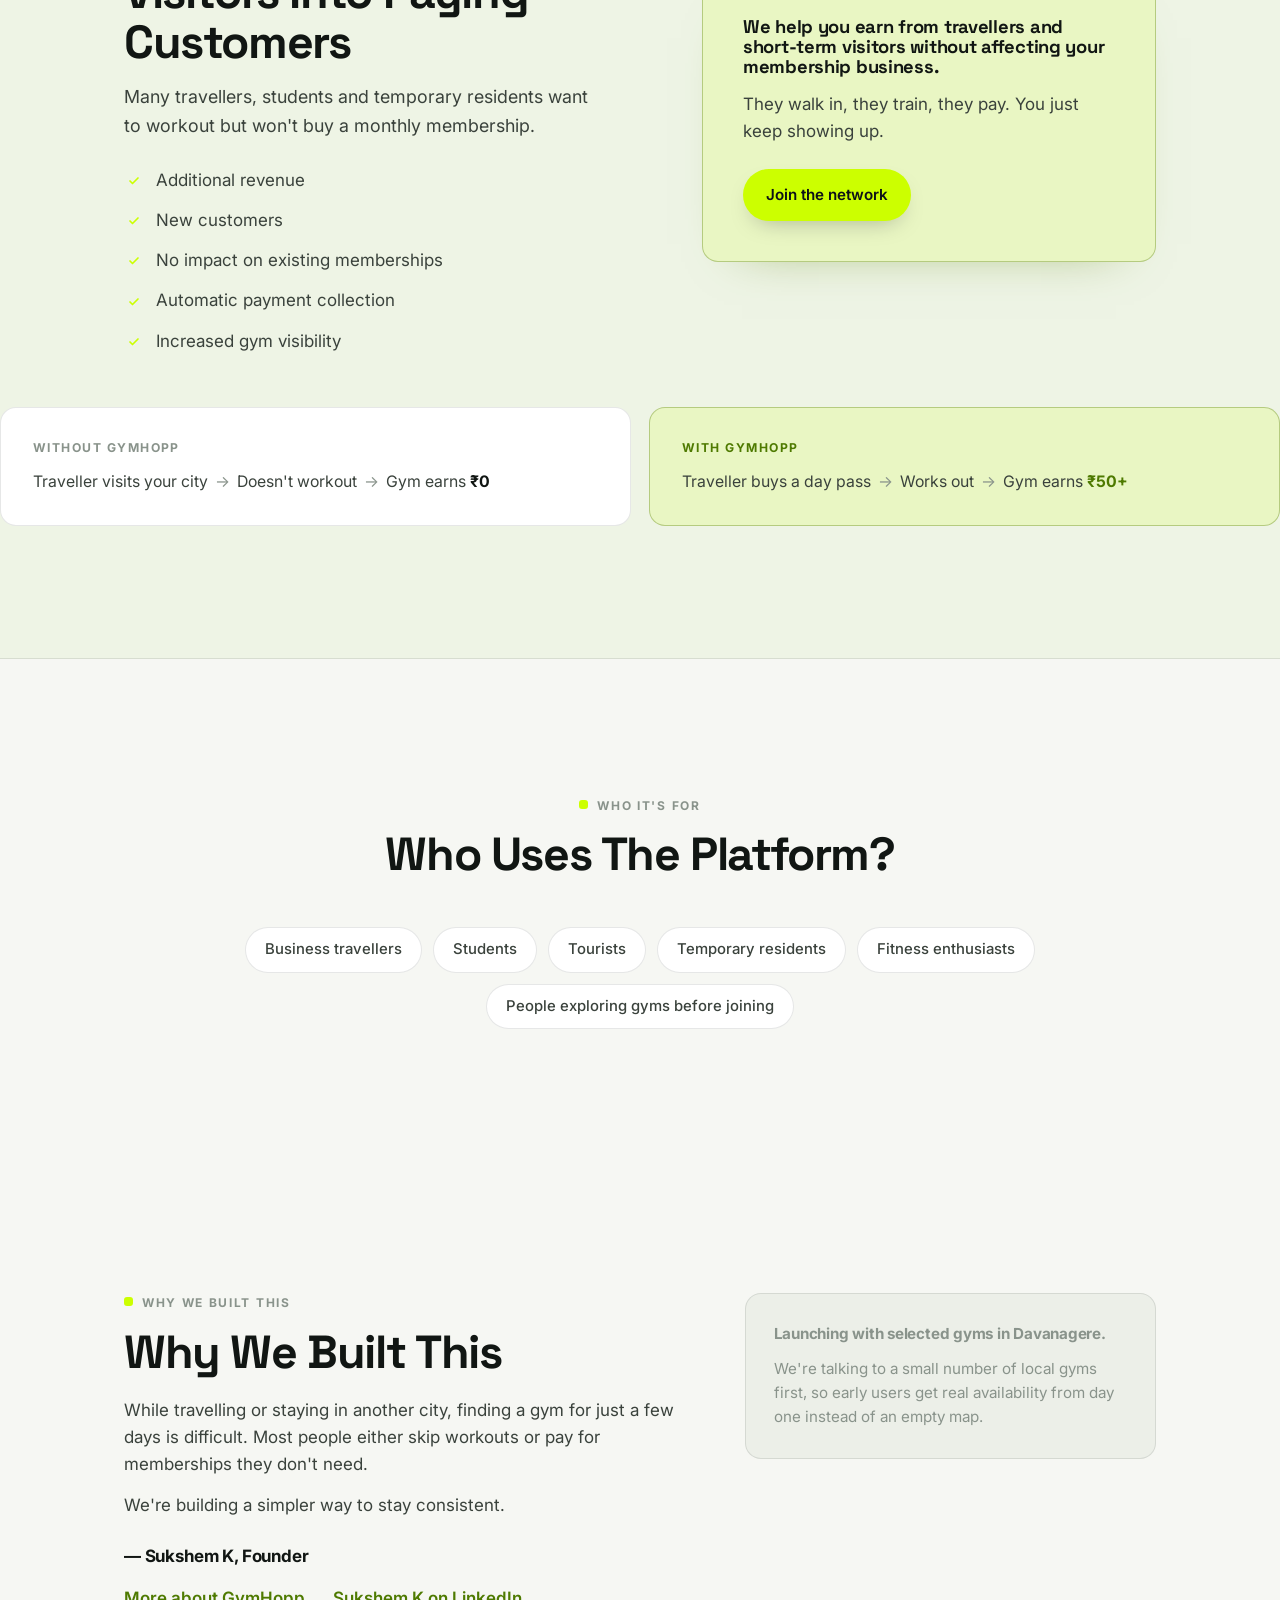
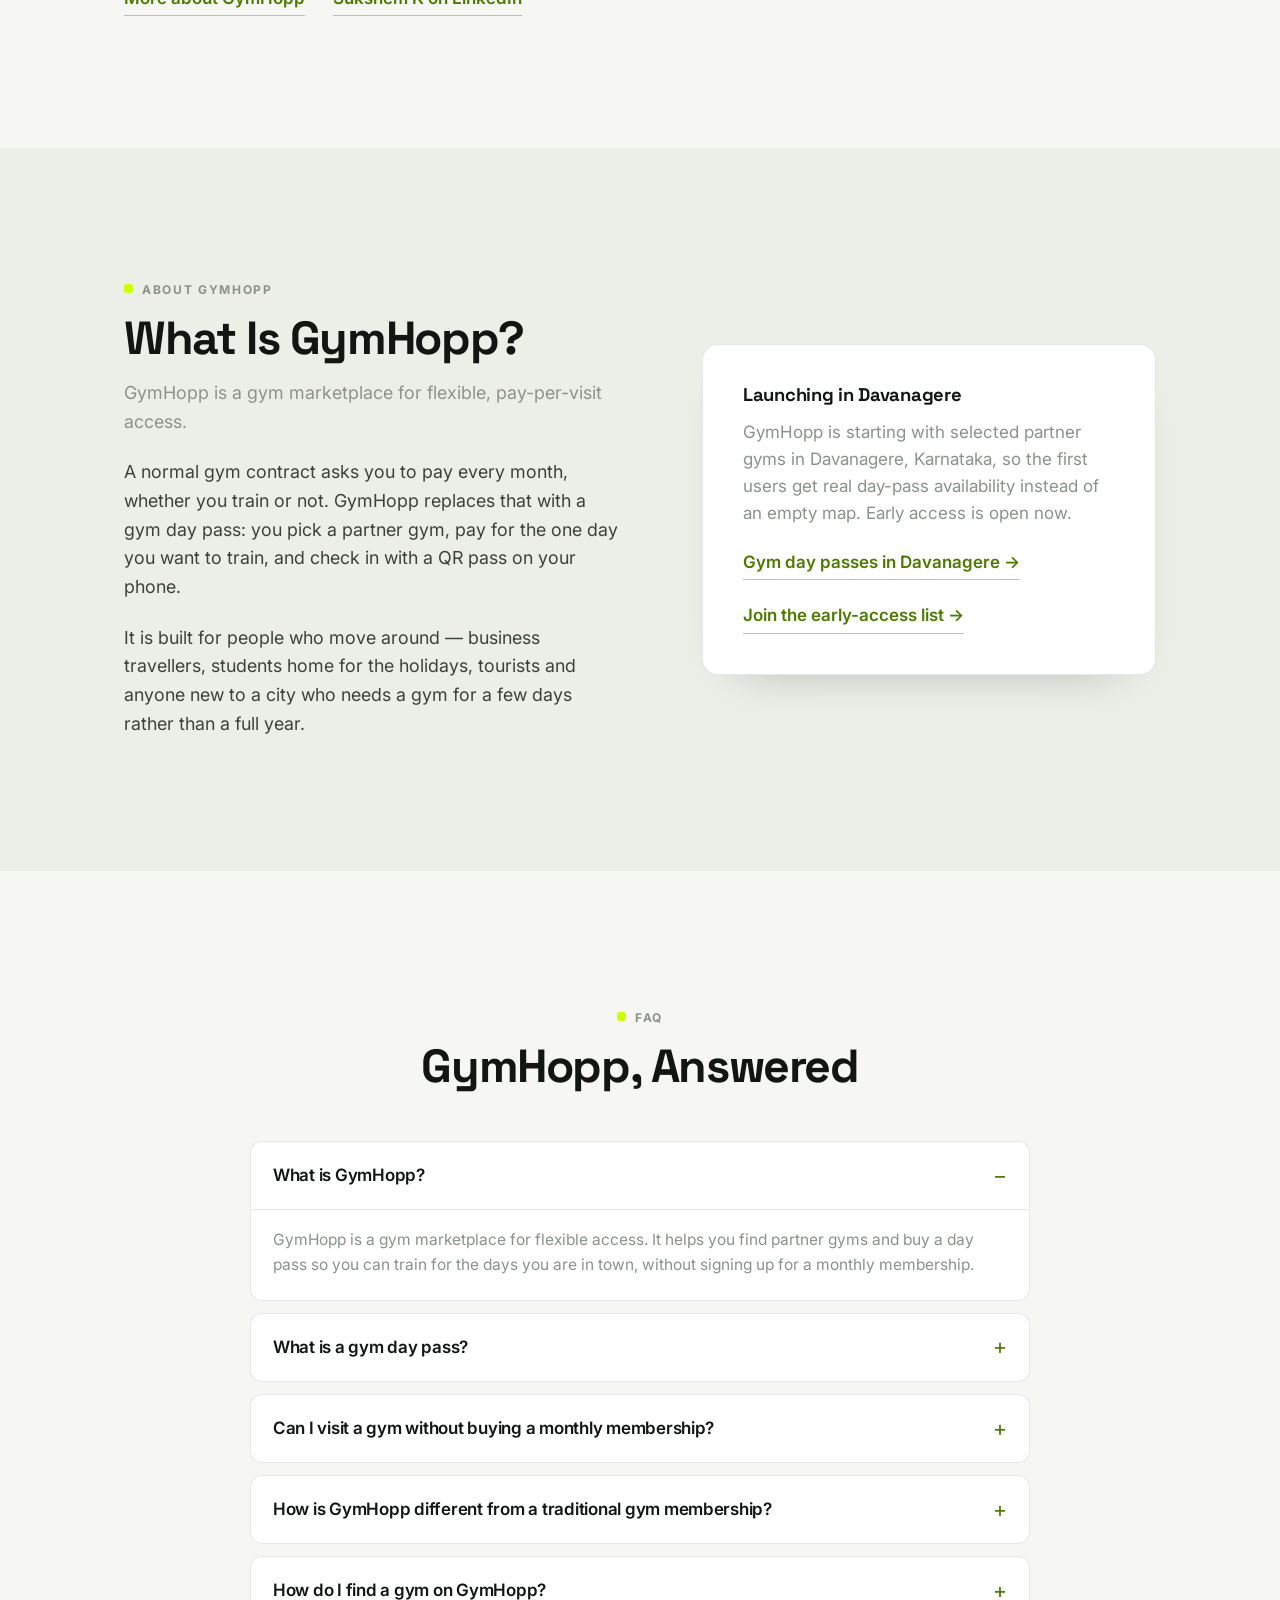
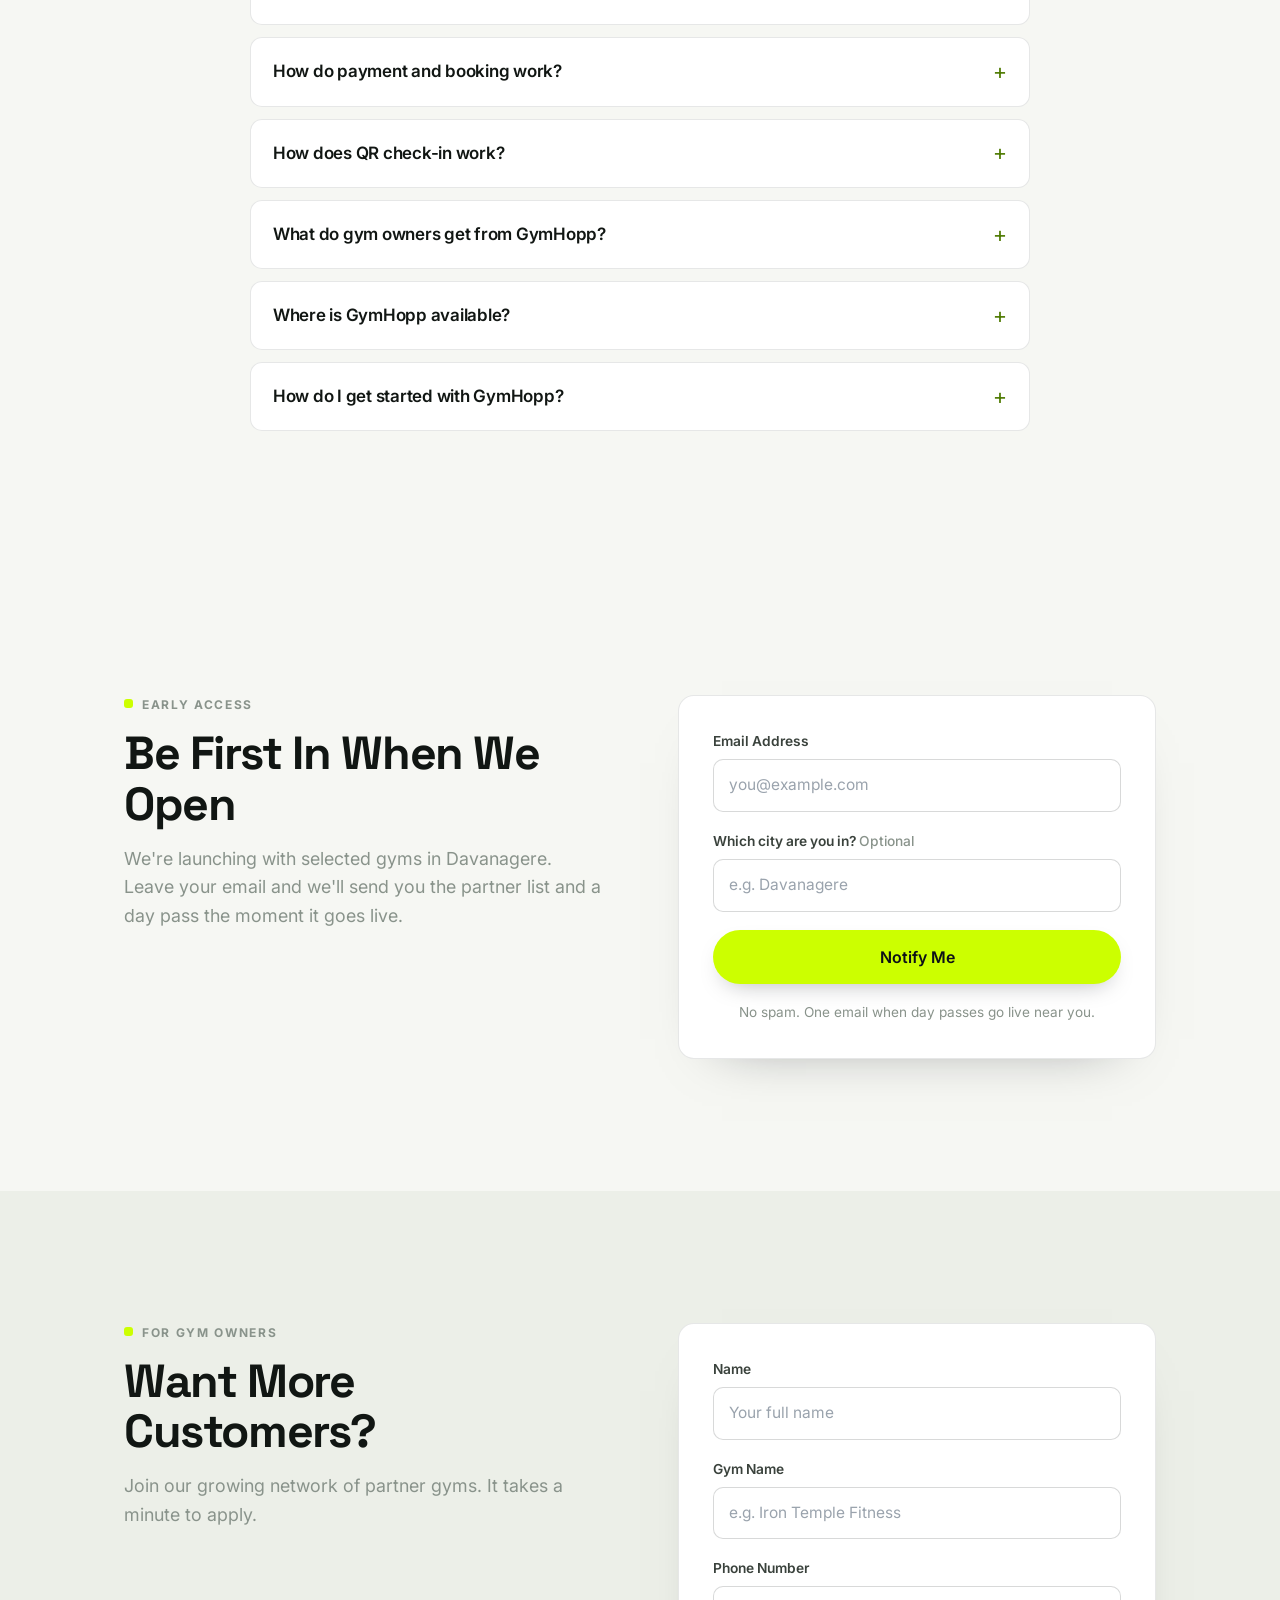
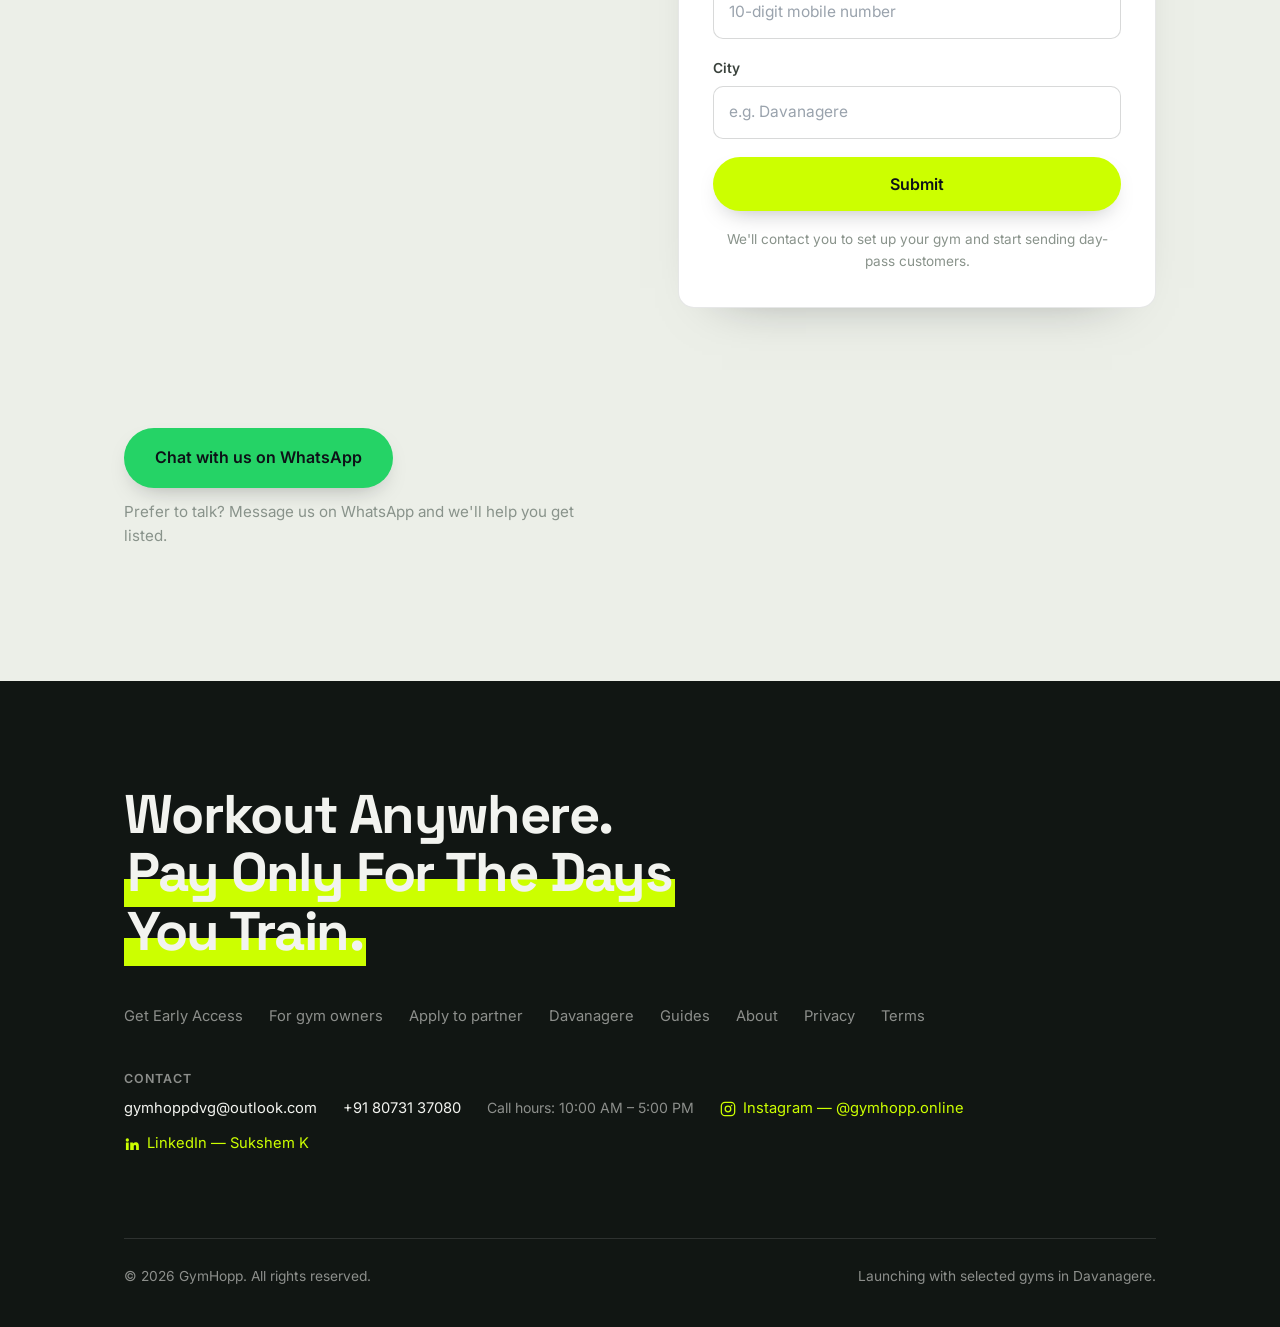
==== commit 01e2f9f4: "Add About page and founder details with LinkedIn - New about.html covering the mission, founder, lau" ====
--- a/index.html
+++ b/index.html
@@ -60,7 +60,15 @@
       "image": "https://gymhopp.online/gymhopp-social-preview.png",
       "description": "GymHopp is a gym marketplace that lets people buy day passes and pay per visit instead of committing to a monthly gym membership.",
       "slogan": "Workout anywhere. Pay only for the days you train.",
-      "founder": { "@type": "Person", "name": "Sukshem K" },
+      "founder": {
+        "@type": "Person",
+        "@id": "https://gymhopp.online/about.html#founder",
+        "name": "Sukshem K",
+        "jobTitle": "Founder",
+        "sameAs": ["https://www.linkedin.com/in/sukshem-k-3b985a398"]
+      },
+      "foundingDate": "2026",
+      "foundingLocation": { "@type": "Place", "name": "Davanagere, Karnataka, India" },
       "areaServed": [
         { "@type": "City", "name": "Davanagere" },
         { "@type": "Country", "name": "India" }
@@ -528,7 +536,11 @@
             We're building a simpler way to stay consistent.
           </p>
         </div>
-        <p class="founder-sign">&mdash; Sukshem K</p>
+        <p class="founder-sign">&mdash; Sukshem K, Founder</p>
+        <p class="founder-links">
+          <a class="link-arrow" href="about.html">More about GymHopp</a>
+          <a class="link-arrow" href="https://www.linkedin.com/in/sukshem-k-3b985a398" target="_blank" rel="noopener me">Sukshem K on LinkedIn</a>
+        </p>
       </div>
       <aside class="founder-note reveal">
         <p class="founder-note-lead">Launching with selected gyms in Davanagere.</p>
@@ -744,6 +756,7 @@
       <a href="for-gyms.html#apply">Apply to partner</a>
       <a href="gyms/davanagere/">Davanagere</a>
       <a href="guides/">Guides</a>
+      <a href="about.html">About</a>
       <a href="privacy.html">Privacy</a>
       <a href="terms.html">Terms</a>
     </nav>
@@ -754,6 +767,7 @@
       <a href="tel:+918073137080">+91 80731 37080</a>
       <span class="footer-contact-hours">Call hours: 10:00 AM &ndash; 5:00 PM</span>
       <a href="https://www.instagram.com/gymhopp.online/" target="_blank" rel="noopener me"><svg viewBox="0 0 24 24" fill="none" stroke="currentColor" stroke-width="1.9" stroke-linecap="round" stroke-linejoin="round" aria-hidden="true" focusable="false"><rect x="2" y="2" width="20" height="20" rx="5.5"/><circle cx="12" cy="12" r="4.2"/><circle cx="17.4" cy="6.6" r="1.15" fill="currentColor" stroke="none"/></svg>Instagram &mdash; @gymhopp.online</a>
+<a href="https://www.linkedin.com/in/sukshem-k-3b985a398" target="_blank" rel="noopener me"><svg viewBox="0 0 24 24" fill="currentColor" aria-hidden="true" focusable="false"><path d="M4.98 3.5a2.5 2.5 0 1 0 0 5 2.5 2.5 0 0 0 0-5zM2.9 9.9h4.16V21H2.9zM9.3 9.9h3.99v1.52h.06c.56-1.05 1.92-2.16 3.95-2.16 4.22 0 5 2.78 5 6.39V21h-4.16v-4.86c0-1.16-.02-2.65-1.62-2.65-1.62 0-1.87 1.26-1.87 2.57V21H9.3z"/></svg>LinkedIn &mdash; Sukshem K</a>
     </div>
 
     <div class="footer-bottom">
--- a/styles.css
+++ b/styles.css
@@ -816,6 +816,16 @@
   color: var(--ink);
 }
 
+/* Links under the founder signature — About page and LinkedIn */
+.founder-links {
+  margin-top: 14px;
+  display: flex;
+  flex-wrap: wrap;
+  gap: 12px 28px;
+}
+
+.founder-links .link-arrow { margin-top: 0; }
+
 .founder-note {
   padding: 28px;
   border-radius: var(--radius);
@@ -1142,6 +1152,25 @@
 }
 
 .footer-contact a[href*="instagram.com"] svg {
+  flex: none;
+  width: 16px;
+  height: 16px;
+}
+
+/* LinkedIn link in the footer contact row */
+.footer-contact a[href*="linkedin.com"] {
+  display: inline-flex;
+  align-items: center;
+  gap: 7px;
+  color: var(--accent);
+}
+
+.footer-contact a[href*="linkedin.com"]:hover {
+  color: var(--accent-deep);
+  border-bottom-color: var(--accent-deep);
+}
+
+.footer-contact a[href*="linkedin.com"] svg {
   flex: none;
   width: 16px;
   height: 16px;
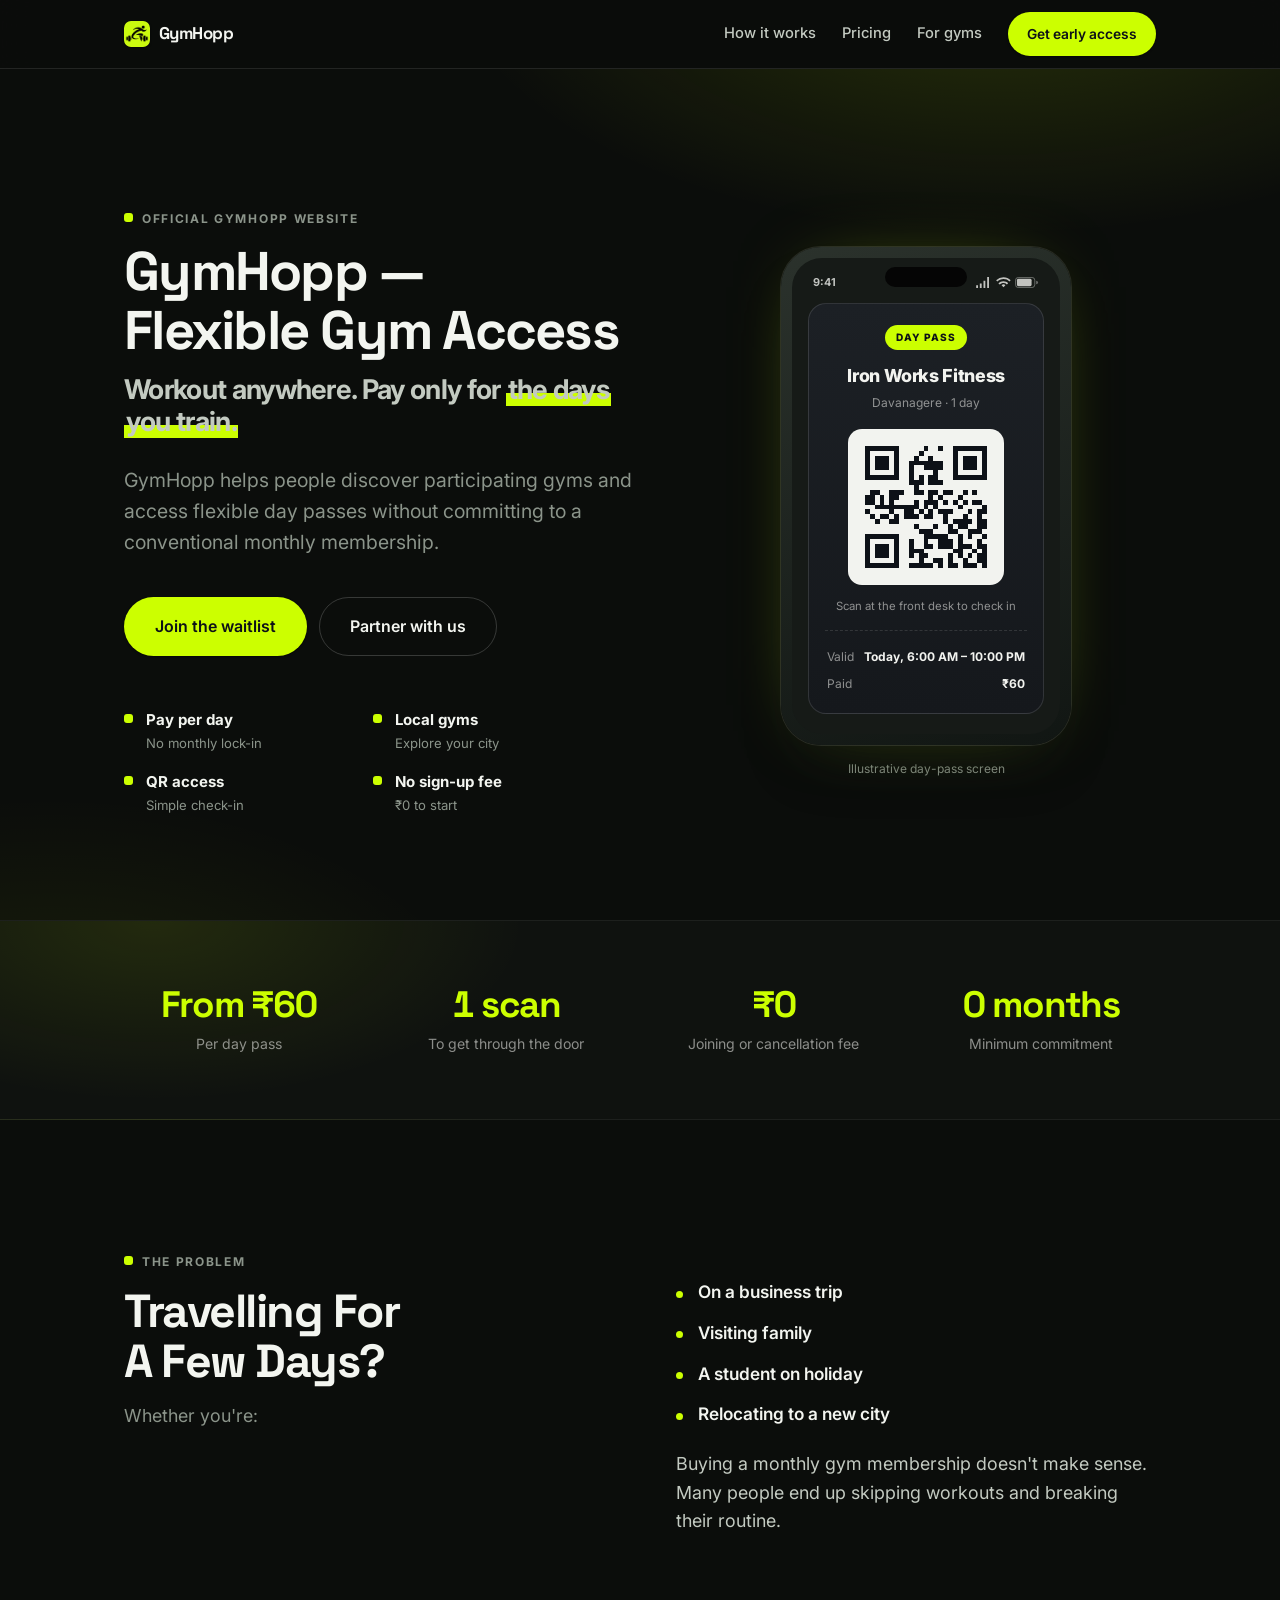
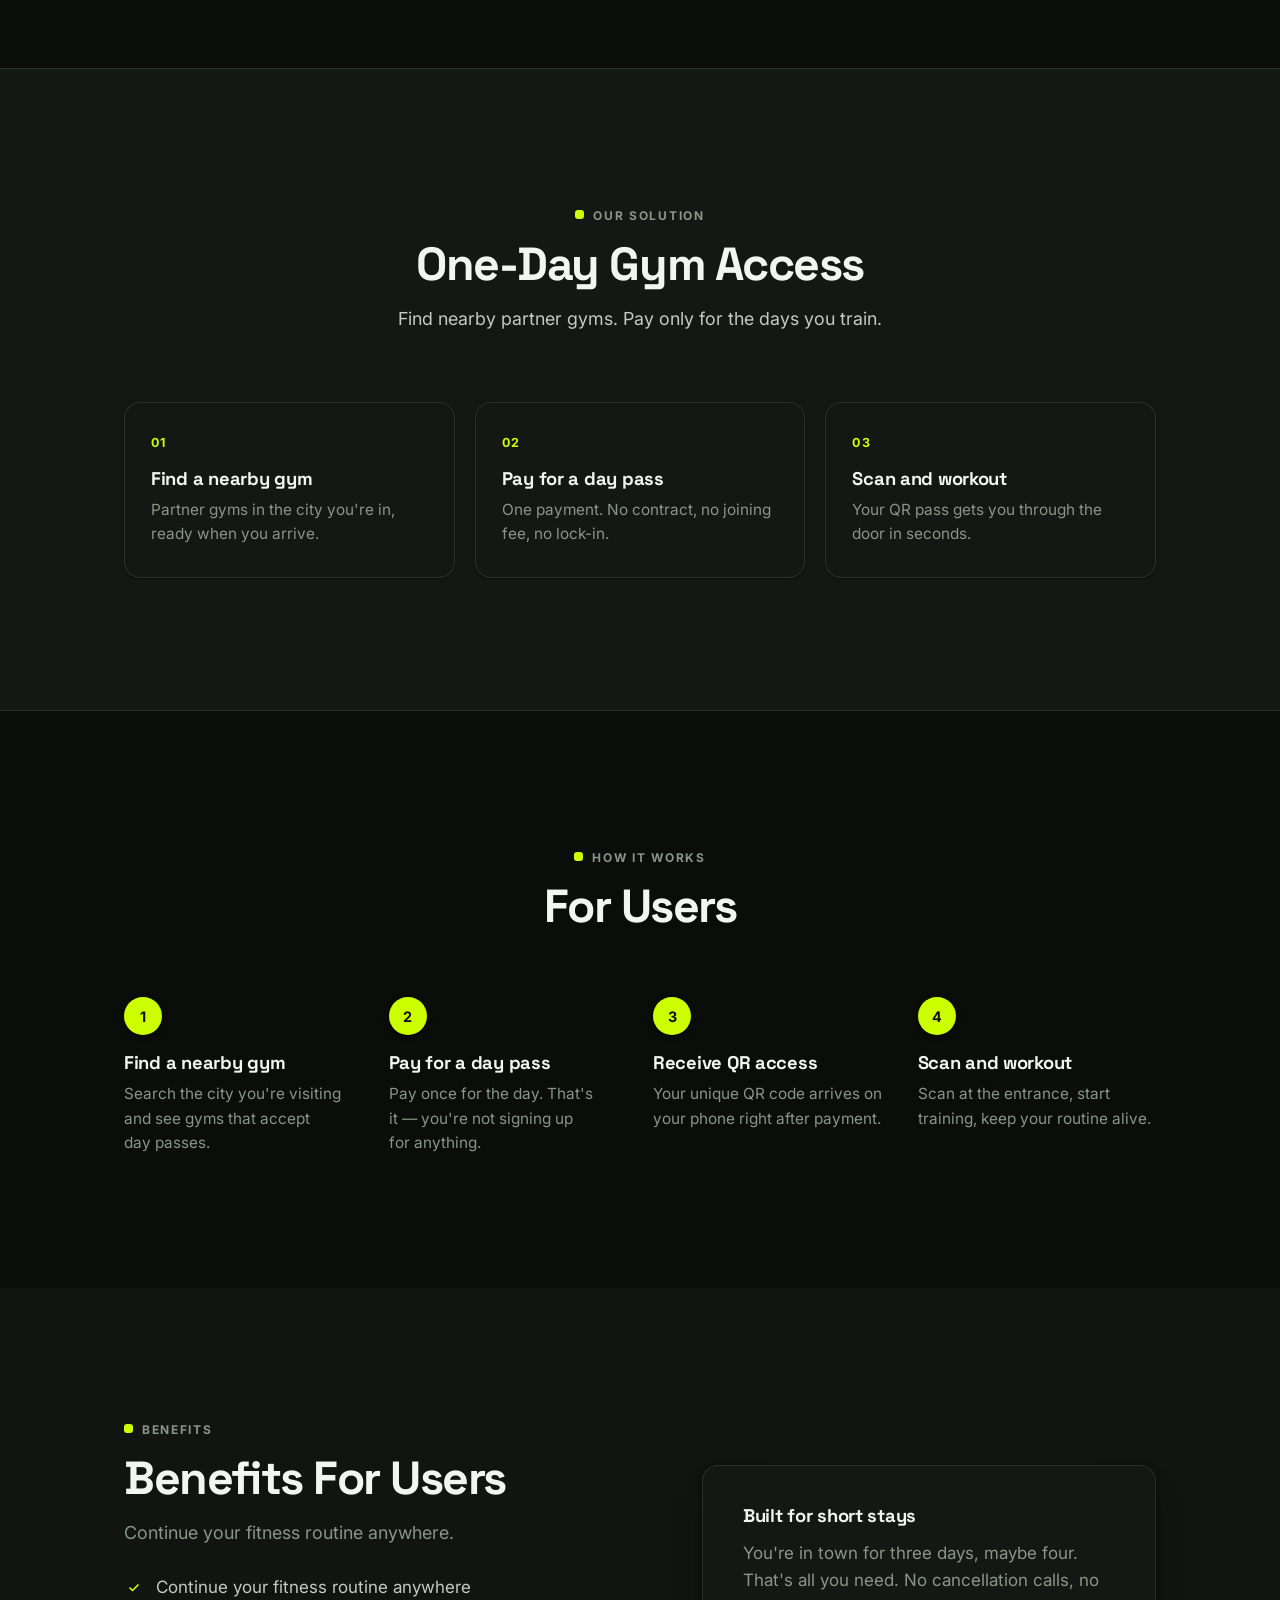
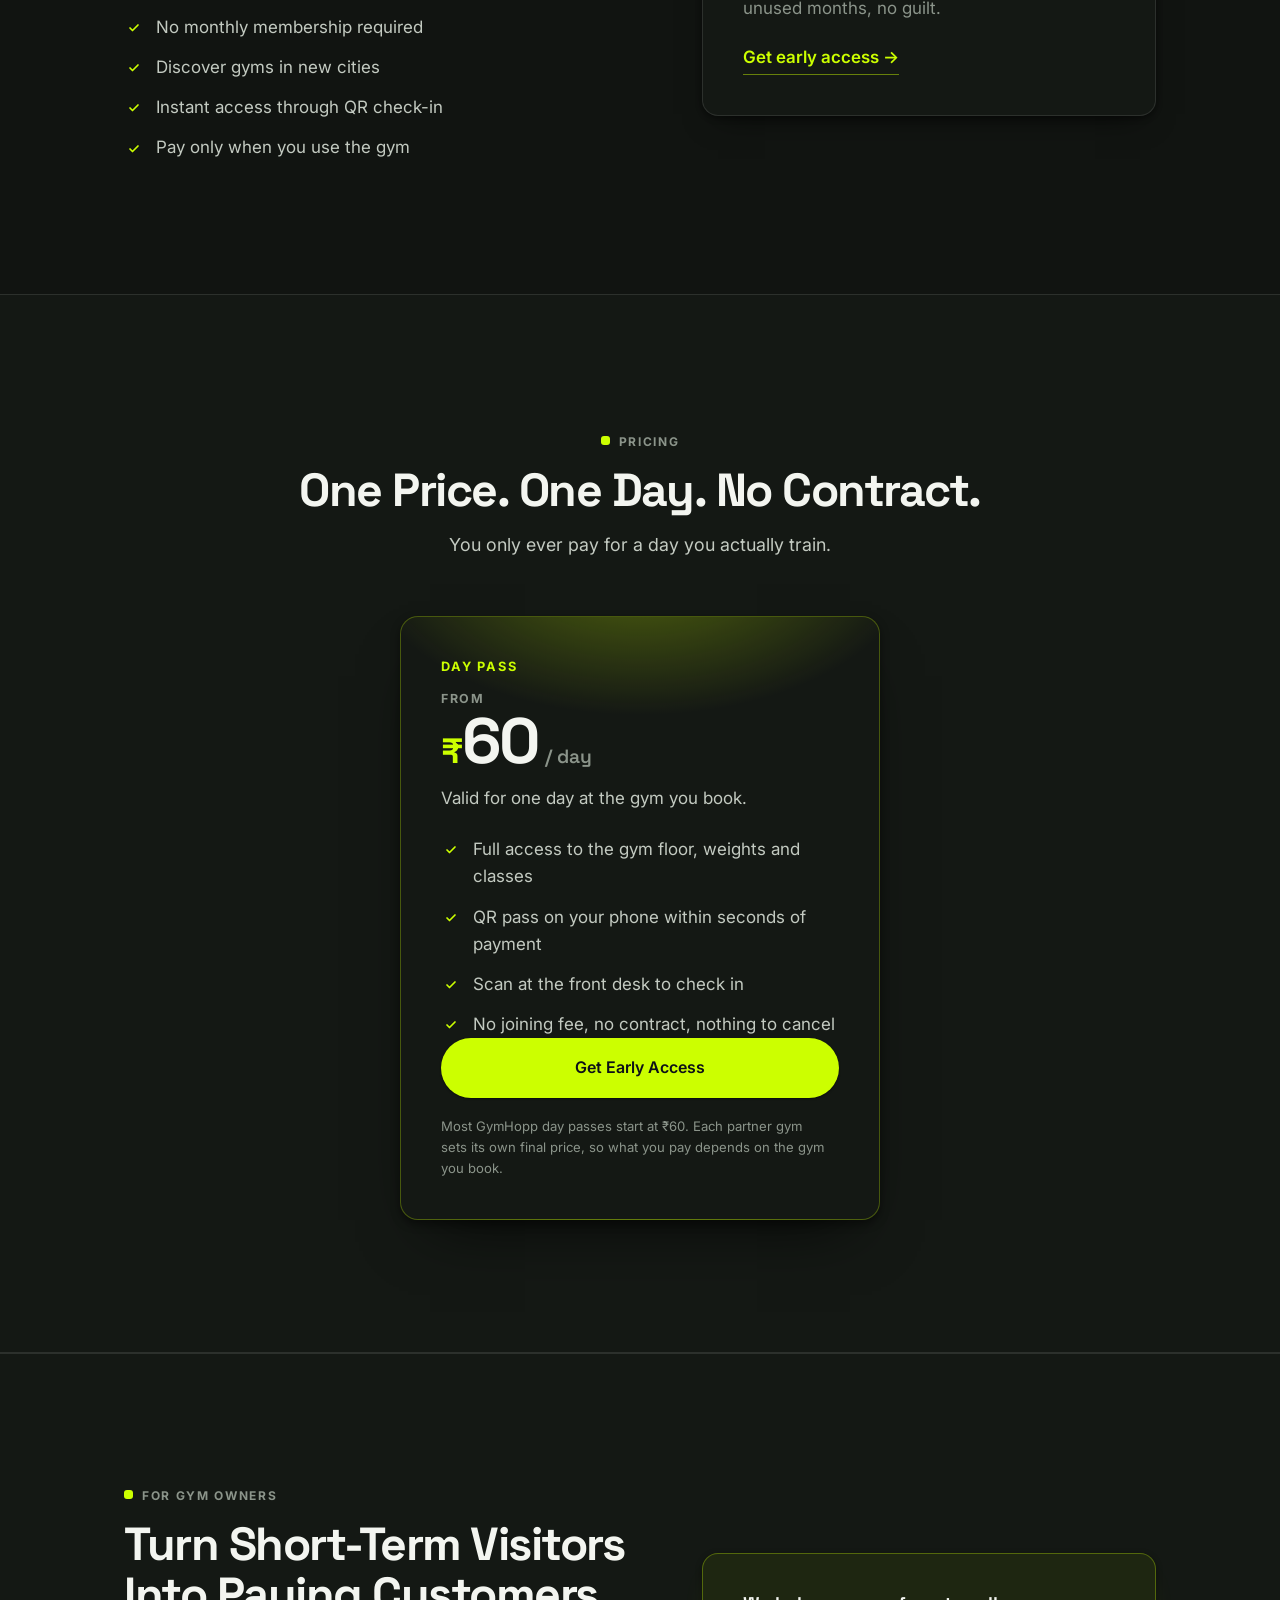
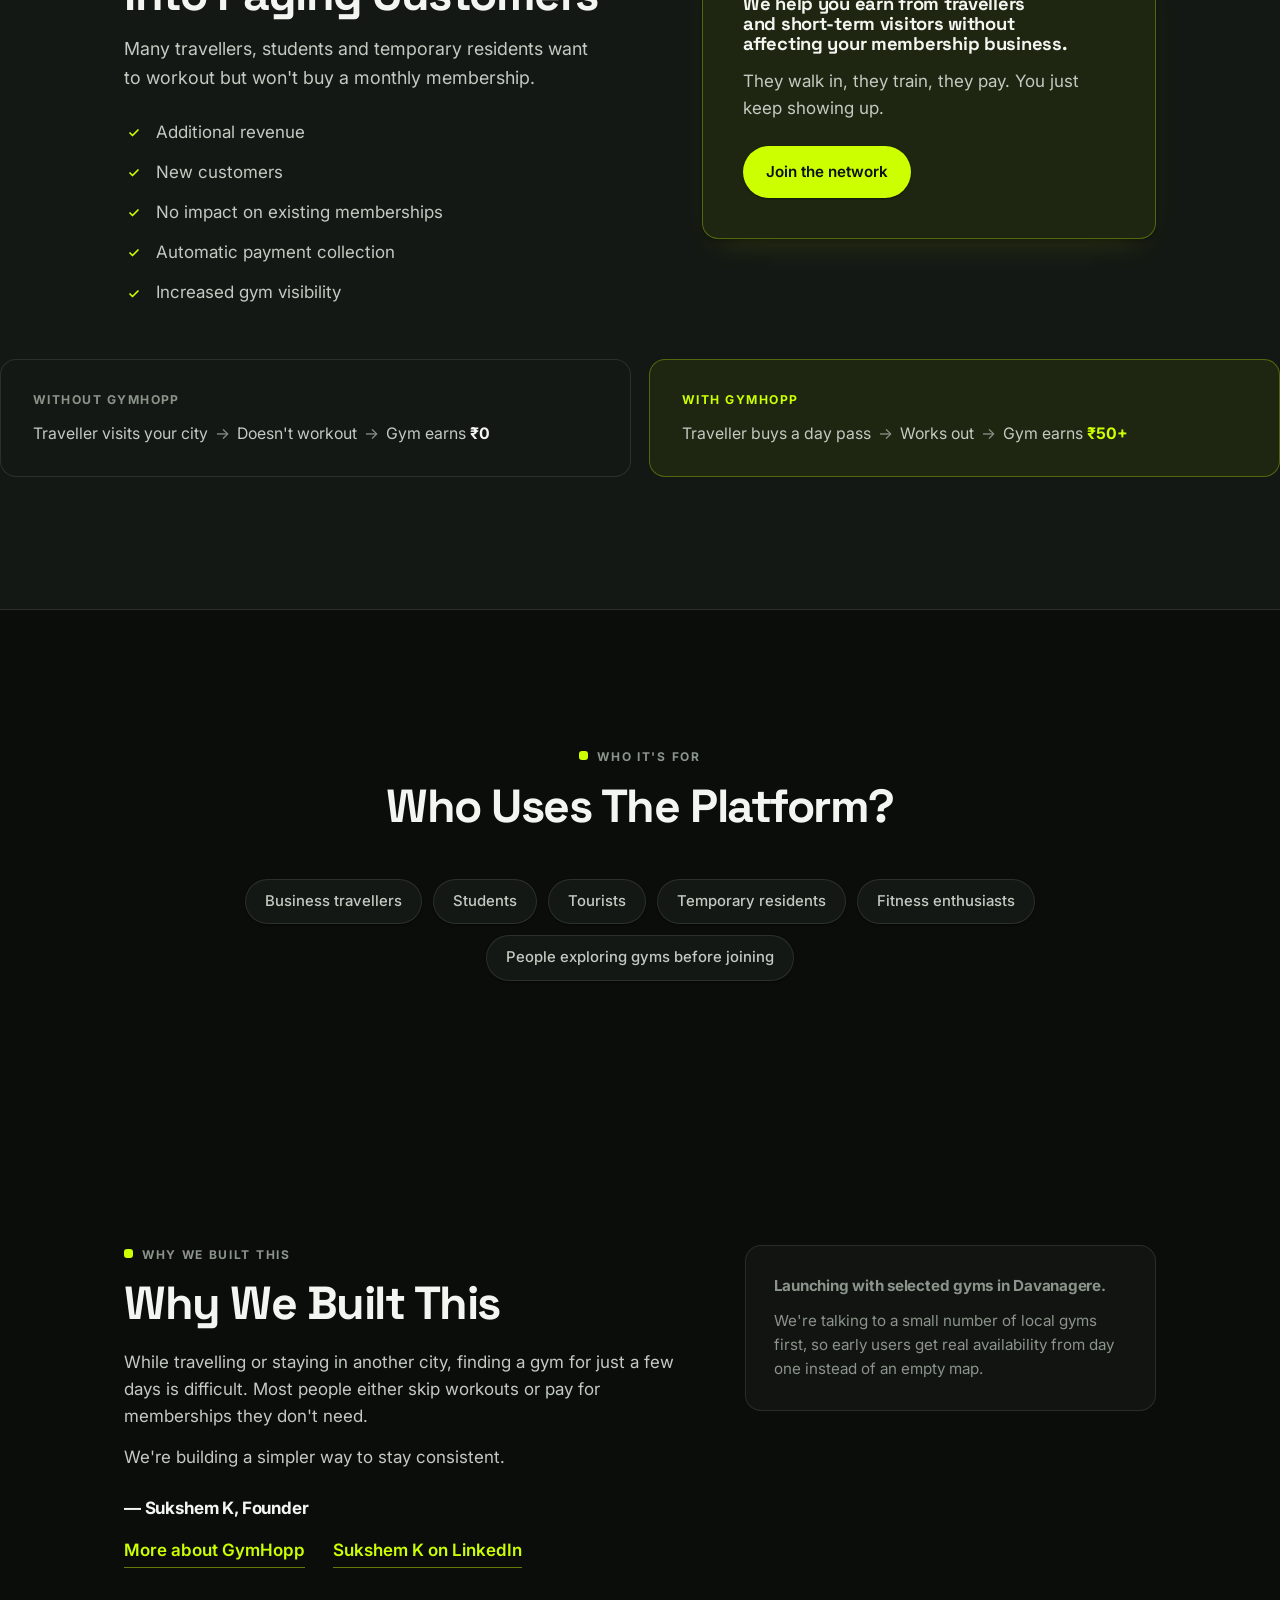
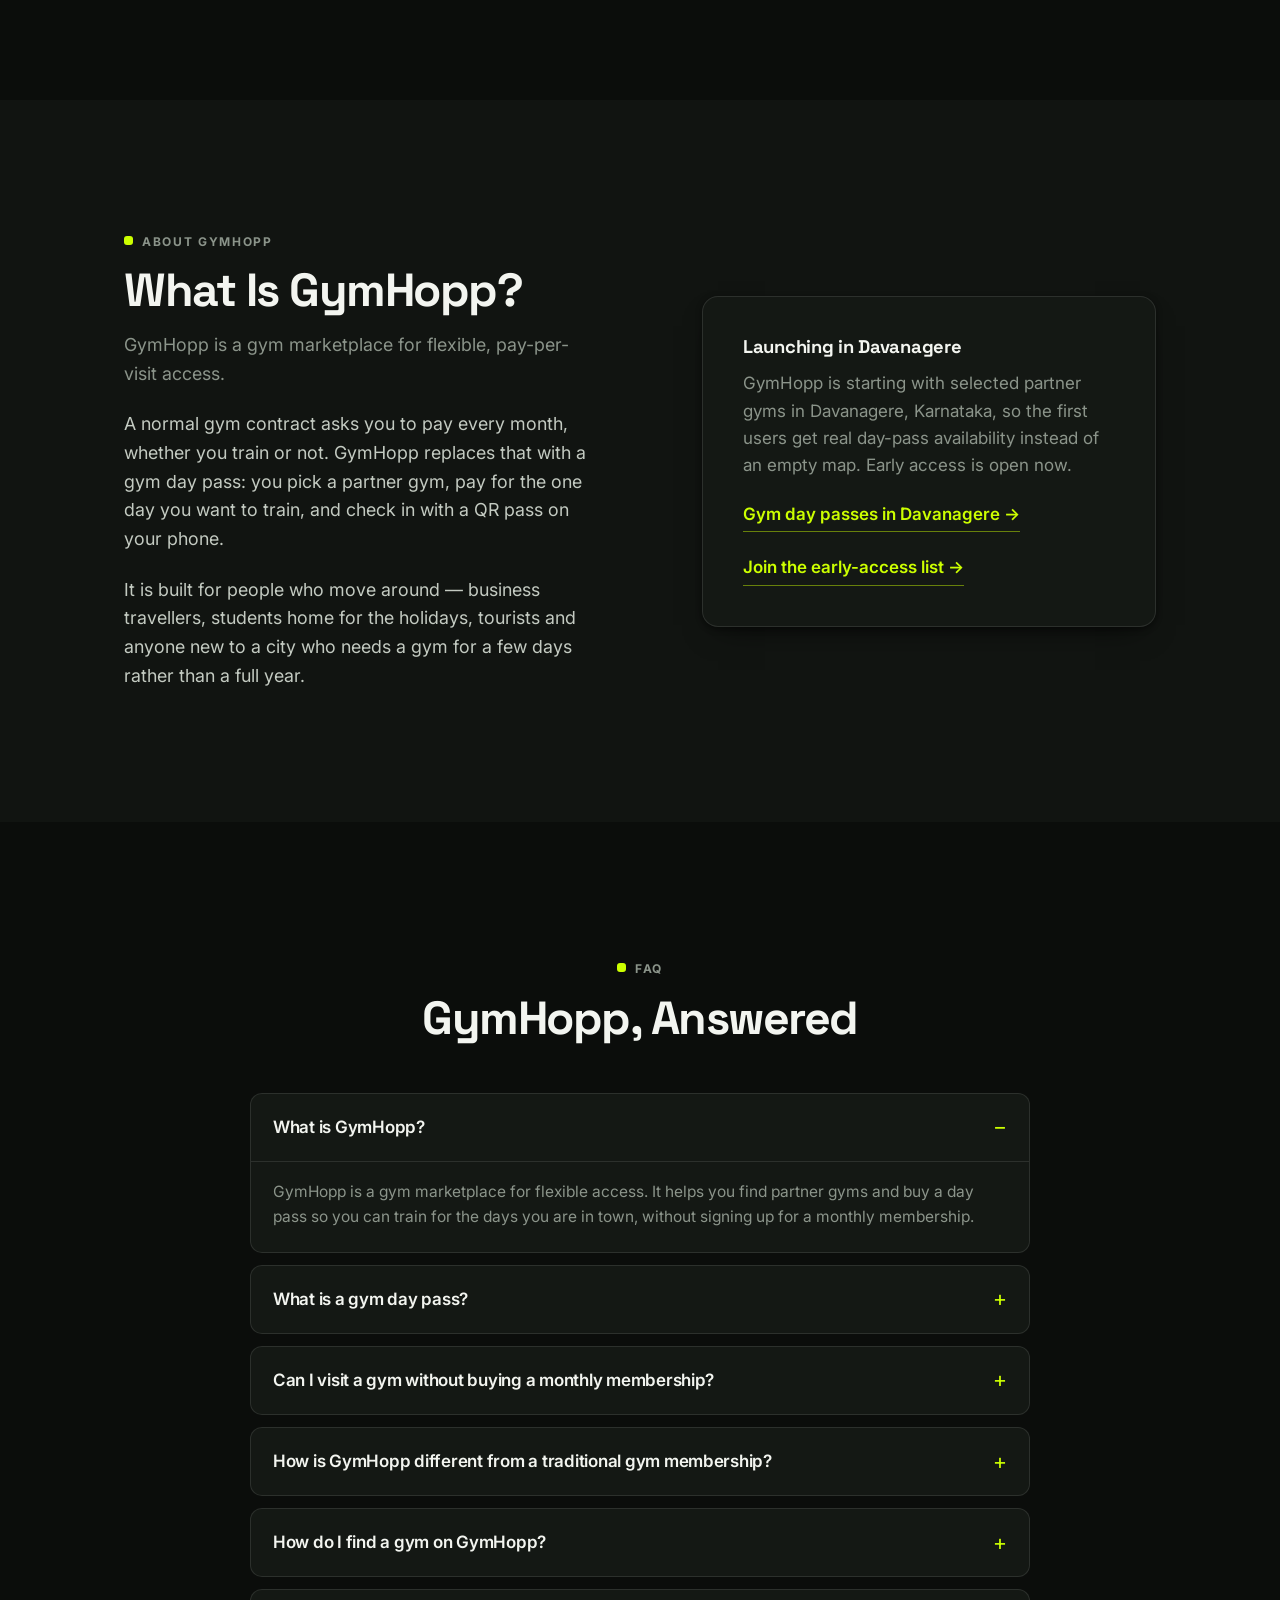
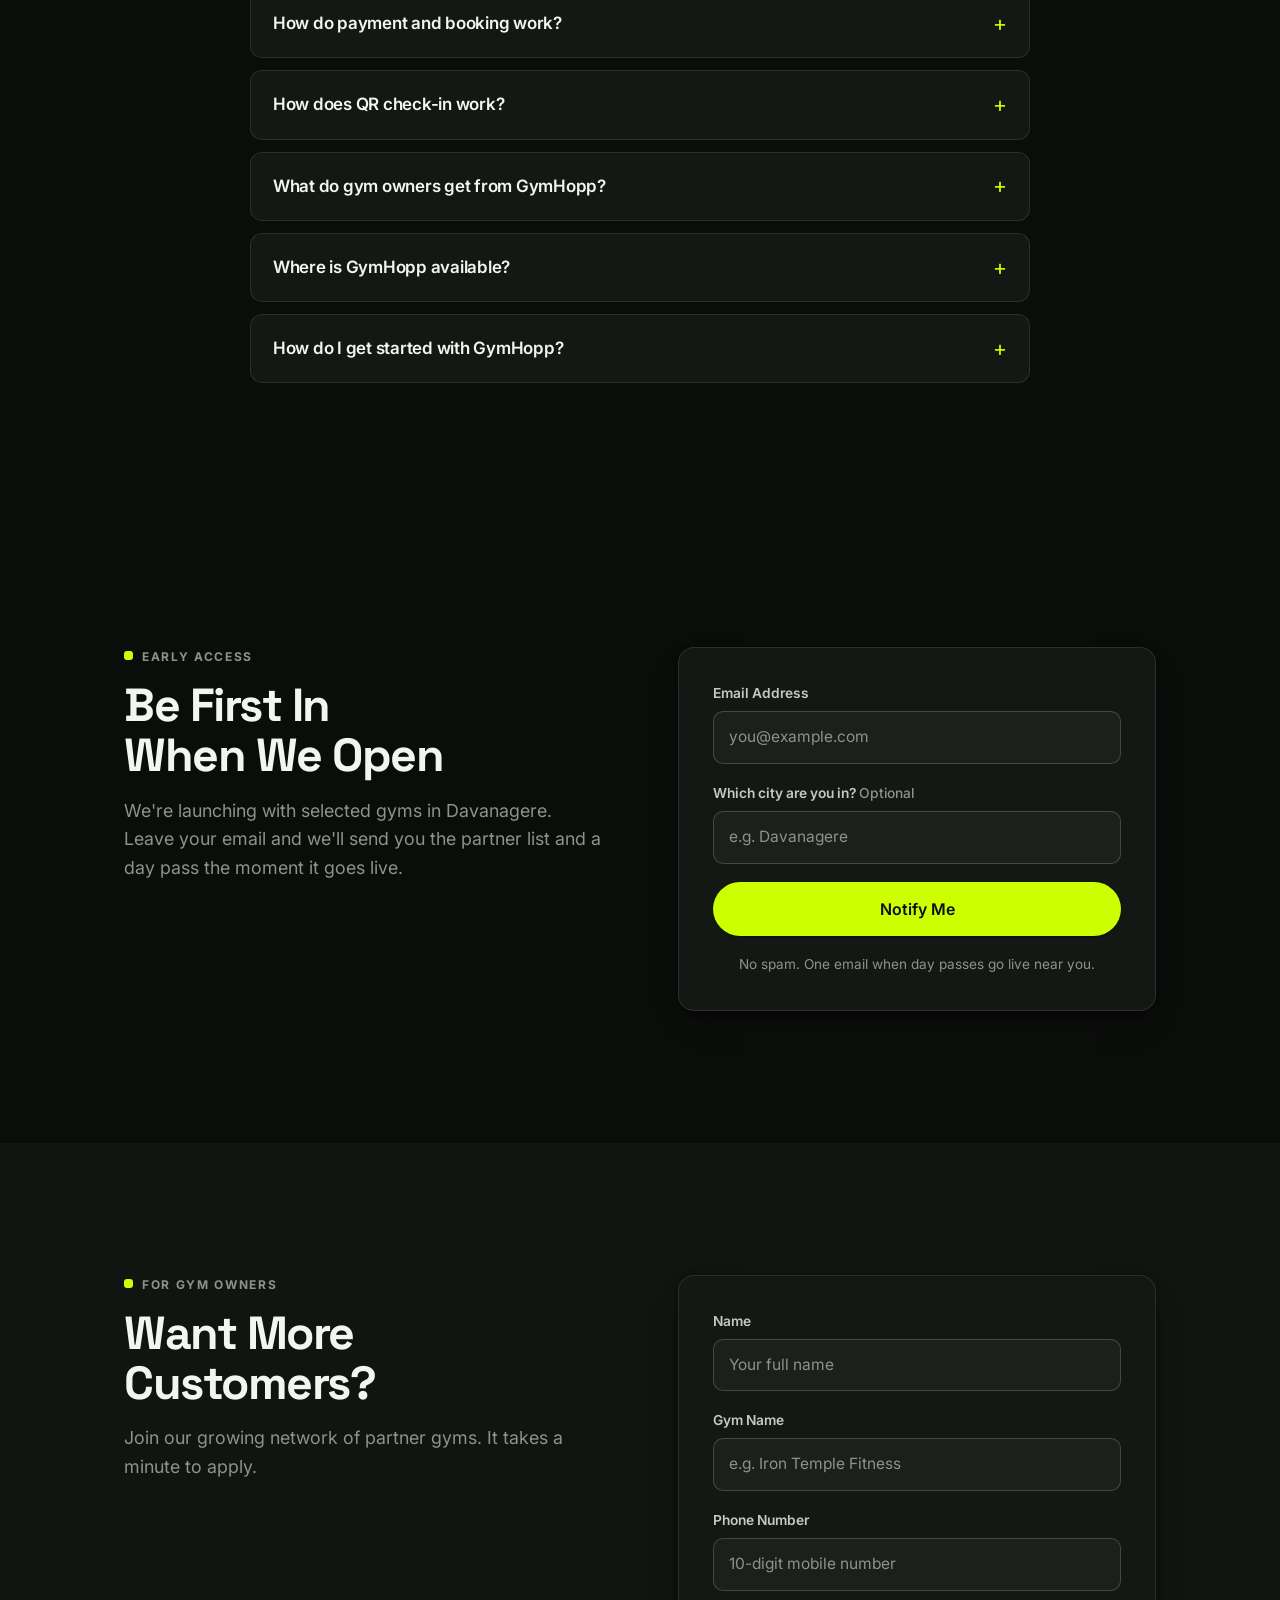
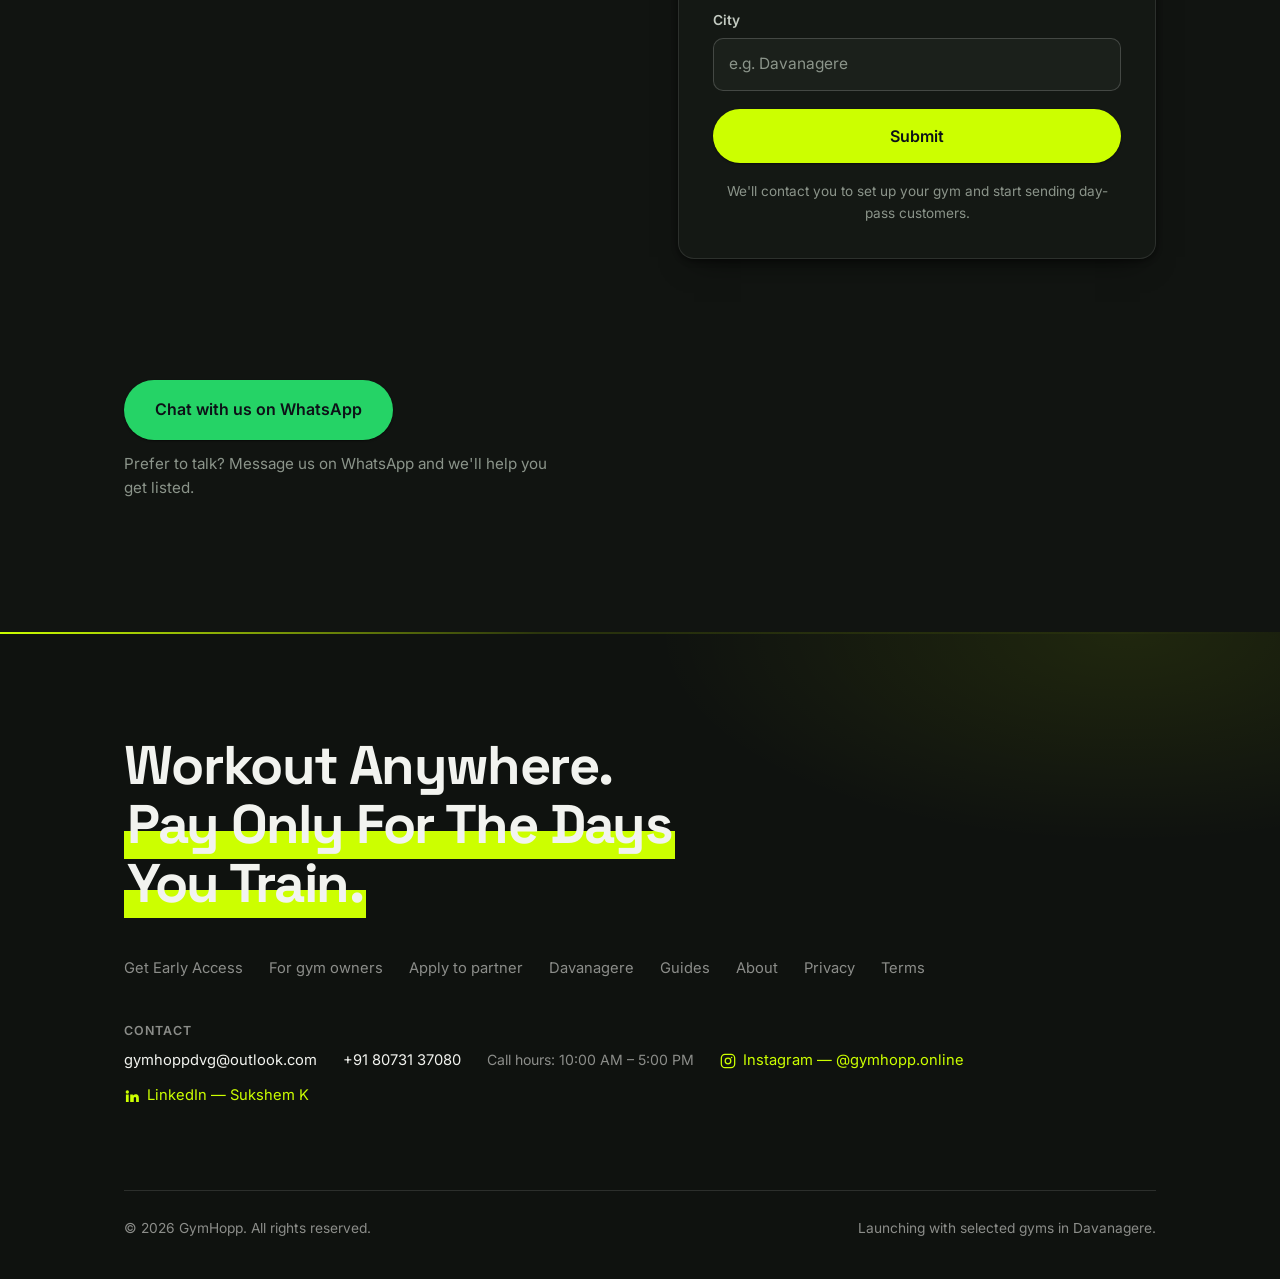
==== commit a9a21daa: "Switch to a dark theme, keeping the lime brand accent Adopt the dark visual direction of a reference" ====
--- a/index.html
+++ b/index.html
@@ -29,7 +29,7 @@
 <meta name="twitter:description" content="Gym day passes for travellers, students and temporary residents. Pay for the day you train and get straight in.">
 <meta name="twitter:image" content="https://gymhopp.online/gymhopp-social-preview.png">
 <meta name="twitter:image:alt" content="GymHopp — gym day passes and flexible gym access">
-<meta name="theme-color" content="#111613">
+<meta name="theme-color" content="#0b0d0b">
 
 <link rel="icon" href="favicon-48.png" sizes="48x48" type="image/png">
 <link rel="icon" href="gymhopp-logo.png" type="image/png">
--- a/styles.css
+++ b/styles.css
@@ -1,29 +1,29 @@
 /* =========================================================
    GymHopp — athletic, technology-led identity
-   Off-white base, charcoal text, lime accents (logo-true)
+   Dark base, light text, lime accents (logo-true)
    Space Grotesk (display) + Inter (body)
    ========================================================= */
 
 :root {
-  --bg: #f6f7f3;
-  --bg-soft: #ecefe8;
-  --tint: #eef4e5;
-  --surface: #ffffff;
-  --surface-2: #e6eae1;
-  --ink: #111613;
-  --ink-soft: #3a423c;
-  --muted: #89938b;
-  --line: rgba(17, 22, 19, 0.10);
-  --line-2: rgba(17, 22, 19, 0.16);
+  --bg: #0b0d0b;
+  --bg-soft: #111411;
+  --tint: #141814;
+  --surface: #141814;
+  --surface-2: #1b201b;
+  --ink: #f3f5f0;
+  --ink-soft: #c3cac1;
+  --muted: #8b948a;
+  --line: rgba(255, 255, 255, 0.10);
+  --line-2: rgba(255, 255, 255, 0.18);
   --accent: #ccff00;
   --accent-deep: #b8e600;
-  --accent-ink: #4e7a00;   /* readable lime-derived text on light */
-  --accent-tint: #e9f6c3;
-  --danger: #b42318;
+  --accent-ink: #ccff00;   /* readable lime accent on dark */
+  --accent-tint: #1e2611;  /* dark lime-tinted surface for accent cards */
+  --danger: #ff6b5e;
   --font-head: "Space Grotesk", "Inter", -apple-system, BlinkMacSystemFont, "Segoe UI", Roboto, Helvetica, Arial, sans-serif;
 
   /* dark mockup islands (phone / dashboard) */
-  --dark: #111613;
+  --dark: #0f120f;
   --dark-screen: #161a17;
   --dark-2: #1e241f;
   --dark-line: rgba(255, 255, 255, 0.12);
@@ -31,10 +31,19 @@
   --on-dark-soft: rgba(242, 243, 239, 0.78);
   --on-dark-muted: rgba(242, 243, 239, 0.55);
 
+  /* Layered shadows read as considered rather than synthetic.
+     On a dark base, depth comes from light edges plus deep shadow. */
+  --shadow-sm: 0 1px 2px rgba(0, 0, 0, 0.5);
+  --shadow-md: 0 2px 6px rgba(0, 0, 0, 0.45), 0 14px 30px -16px rgba(0, 0, 0, 0.7);
+  --shadow-lg: 0 4px 10px rgba(0, 0, 0, 0.45), 0 30px 62px -30px rgba(0, 0, 0, 0.8);
+  --ring: 0 0 0 3px rgba(204, 255, 0, 0.35);
+
   --radius: 16px;
+  --radius-sm: 10px;
+  --radius-lg: 22px;
   --container: 1080px;
   --header-h: 68px;
-  color-scheme: light;
+  color-scheme: dark;
 }
 
 * { box-sizing: border-box; }
@@ -52,25 +61,38 @@
   font-size: 17px;
   line-height: 1.6;
   -webkit-font-smoothing: antialiased;
+  -moz-osx-font-smoothing: grayscale;
+  text-rendering: optimizeLegibility;
+  font-feature-settings: "kern" 1, "liga" 1, "calt" 1;
 }
 
 ::selection { background: var(--accent); color: #0d1117; }
+
+/* Visible, consistent focus for keyboard users — a trust signal */
+:focus-visible {
+  outline: 2px solid var(--accent-ink);
+  outline-offset: 3px;
+  border-radius: 4px;
+}
 
 h1, h2, h3 {
   margin: 0;
   font-family: var(--font-head);
-  letter-spacing: -0.03em;
+  letter-spacing: -0.032em;
   line-height: 1.08;
   font-weight: 700;
   color: var(--ink);
+  text-wrap: balance;
 }
 
 h2 { font-size: clamp(1.9rem, 4.2vw, 2.9rem); }
 h3 { font-size: 1.15rem; font-weight: 700; letter-spacing: -0.015em; }
 
-p { margin: 0; }
+p { margin: 0; text-wrap: pretty; }
 
 a { color: inherit; }
+
+img { max-width: 100%; height: auto; }
 
 .container {
   width: 100%;
@@ -154,7 +176,7 @@
   font-weight: 600;
   text-decoration: none;
   cursor: pointer;
-  transition: transform 0.15s ease, background-color 0.15s ease, border-color 0.15s ease, color 0.15s ease, box-shadow 0.15s ease;
+  transition: transform 0.16s ease, background-color 0.16s ease, border-color 0.16s ease, color 0.16s ease, box-shadow 0.16s ease;
   white-space: nowrap;
 }
 
@@ -166,12 +188,28 @@
 .btn-primary {
   background: var(--accent);
   color: #0d1117;
-  box-shadow: 0 10px 24px -12px rgba(13, 17, 23, 0.35);
-}
+  box-shadow: var(--shadow-sm);
+  position: relative;
+  overflow: hidden;
+}
+
+/* Sheen that sweeps across on hover — a small, contained flourish */
+.btn-primary::after {
+  content: "";
+  position: absolute;
+  inset: 0;
+  background: linear-gradient(105deg, transparent 38%, rgba(255, 255, 255, 0.55) 50%, transparent 62%);
+  transform: translateX(-120%);
+  transition: transform 0.7s cubic-bezier(0.22, 1, 0.36, 1);
+  pointer-events: none;
+}
+
+.btn-primary:hover::after { transform: translateX(120%); }
 
 .btn-primary:hover {
   background: var(--accent-deep);
-  box-shadow: 0 14px 28px -12px rgba(13, 17, 23, 0.4);
+  box-shadow: var(--shadow-md);
+  transform: translateY(-1px);
 }
 
 .btn-ghost {
@@ -193,12 +231,13 @@
 .btn-whatsapp {
   background: #25d366;
   color: #0d1117;
-  box-shadow: 0 10px 24px -12px rgba(13, 17, 23, 0.35);
+  box-shadow: var(--shadow-sm);
 }
 
 .btn-whatsapp:hover {
   background: #1fbe59;
-  box-shadow: 0 14px 28px -12px rgba(13, 17, 23, 0.4);
+  box-shadow: var(--shadow-md);
+  transform: translateY(-1px);
 }
 
 .whatsapp-cta {
@@ -225,7 +264,7 @@
   font-weight: 600;
   text-decoration: none;
   color: var(--accent-ink);
-  border-bottom: 1px solid rgba(84, 125, 0, 0.4);
+  border-bottom: 1px solid rgba(204, 255, 0, 0.45);
   padding-bottom: 3px;
 }
 
@@ -237,7 +276,7 @@
   position: sticky;
   top: 0;
   z-index: 50;
-  background: rgba(246, 247, 243, 0.85);
+  background: rgba(11, 13, 11, 0.82);
   backdrop-filter: saturate(180%) blur(16px);
   -webkit-backdrop-filter: saturate(180%) blur(16px);
   border-bottom: 1px solid var(--line);
@@ -264,7 +303,7 @@
 }
 
 .logo-mark { display: grid; place-items: center; }
-.logo-mark img { display: block; border-radius: 7px; }
+.logo-mark img { display: block; border-radius: 7px; box-shadow: var(--shadow-sm); }
 
 .nav {
   display: flex;
@@ -273,11 +312,31 @@
 }
 
 .nav > a:not(.btn) {
+  position: relative;
   font-size: 0.92rem;
   font-weight: 500;
   text-decoration: none;
   color: var(--ink-soft);
-}
+  transition: color 0.16s ease;
+}
+
+/* Understated underline so nav links feel intentional, not default */
+.nav > a:not(.btn)::after {
+  content: "";
+  position: absolute;
+  left: 0;
+  right: 0;
+  bottom: -6px;
+  height: 2px;
+  border-radius: 2px;
+  background: var(--accent-ink);
+  transform: scaleX(0);
+  transform-origin: left;
+  transition: transform 0.2s ease;
+}
+
+.nav > a:not(.btn):hover::after,
+.nav > a[aria-current="page"]::after { transform: scaleX(1); }
 
 .nav > a:not(.btn):hover { color: var(--accent-ink); }
 
@@ -319,14 +378,32 @@
 
 .hero {
   background:
-    radial-gradient(900px 440px at 78% -12%, rgba(204, 255, 0, 0.30), transparent 62%),
-    radial-gradient(720px 420px at 4% 116%, rgba(204, 255, 0, 0.16), transparent 62%),
+    radial-gradient(900px 460px at 78% -14%, rgba(204, 255, 0, 0.16), transparent 62%),
+    radial-gradient(720px 420px at 4% 116%, rgba(204, 255, 0, 0.08), transparent 62%),
     var(--bg);
   color: var(--ink);
   padding: clamp(80px, 13vw, 140px) 0 clamp(64px, 9vw, 104px);
 }
 
 .hero .eyebrow { color: var(--muted); }
+
+/* Hero entrance — plays once on load, staggered top to bottom.
+   Scoped to .js so the content is never hidden if JS fails. */
+.js .hero .hero-inner > * {
+  opacity: 0;
+  transform: translateY(22px);
+  transition:
+    opacity 0.8s cubic-bezier(0.22, 1, 0.36, 1),
+    transform 0.8s cubic-bezier(0.22, 1, 0.36, 1);
+}
+
+.js .hero.is-loaded .hero-inner > * {
+  opacity: 1;
+  transform: none;
+}
+
+.js .hero.is-loaded .hero-inner > *:nth-child(2) { transition-delay: 120ms; }
+.js .hero.is-loaded .hero-inner > *:nth-child(3) { transition-delay: 220ms; }
 
 .hero-inner {
   display: grid;
@@ -513,7 +590,7 @@
   margin: 16px auto 0;
   padding: 11px;
   border-radius: 14px;
-  background: #fff;
+  background: #f2f3ef;   /* off-white, not pure white — still scans, less glare */
   border: 1px solid var(--dark-line);
   color: #0d1117;
 }
@@ -566,7 +643,7 @@
 
 .section-soft { background: var(--bg-soft); }
 
-/* was the dark band — now a soft lime-tinted band for rhythm */
+/* subtle raised band for section rhythm against the dark base */
 .section-dark {
   background: var(--tint);
   color: var(--ink);
@@ -656,7 +733,14 @@
   border: 1px solid var(--line);
   border-radius: var(--radius);
   background: var(--surface);
-  box-shadow: 0 18px 40px -34px rgba(13, 17, 23, 0.4);
+  box-shadow: var(--shadow-sm);
+  transition: transform 0.24s cubic-bezier(0.22, 1, 0.36, 1), box-shadow 0.24s ease, border-color 0.24s ease;
+}
+
+.pillar:hover {
+  transform: translateY(-3px);
+  box-shadow: var(--shadow-md);
+  border-color: var(--line-2);
 }
 
 .pillar-num {
@@ -698,6 +782,7 @@
   color: #0d1117;
   font-size: 0.9rem;
   font-weight: 700;
+  box-shadow: 0 2px 6px rgba(0, 0, 0, 0.45);
 }
 
 .step p {
@@ -715,7 +800,7 @@
   border-radius: var(--radius);
   background: var(--surface);
   border: 1px solid var(--line);
-  box-shadow: 0 22px 50px -40px rgba(13, 17, 23, 0.45);
+  box-shadow: var(--shadow-md);
 }
 
 .card-feature p {
@@ -725,9 +810,9 @@
 
 .card-feature-accent {
   background: var(--accent-tint);
-  border-color: rgba(84, 125, 0, 0.35);
+  border-color: rgba(204, 255, 0, 0.30);
   color: var(--ink);
-  box-shadow: 0 22px 50px -40px rgba(84, 125, 0, 0.6);
+  box-shadow: 0 2px 6px rgba(0, 0, 0, 0.4), 0 14px 32px -18px rgba(204, 255, 0, 0.22);
 }
 
 .card-feature-accent p { color: var(--ink-soft); }
@@ -757,7 +842,7 @@
 }
 
 .compare-col-accent {
-  border-color: rgba(84, 125, 0, 0.35);
+  border-color: rgba(204, 255, 0, 0.30);
   background: var(--accent-tint);
 }
 
@@ -860,6 +945,14 @@
   color: var(--ink-soft);
   font-size: 0.93rem;
   font-weight: 500;
+  box-shadow: var(--shadow-sm);
+  transition: transform 0.18s ease, border-color 0.18s ease, box-shadow 0.18s ease;
+}
+
+.tag:hover {
+  transform: translateY(-2px);
+  border-color: var(--line-2);
+  box-shadow: var(--shadow-md);
 }
 
 /* Form */
@@ -879,7 +972,7 @@
   border-radius: var(--radius);
   background: var(--surface);
   color: var(--ink);
-  box-shadow: 0 24px 55px -44px rgba(13, 17, 23, 0.5);
+  box-shadow: var(--shadow-md);
 }
 
 .field { display: grid; gap: 7px; }
@@ -895,19 +988,19 @@
   padding: 13px 15px;
   border: 1px solid var(--line-2);
   border-radius: 10px;
-  background: #fff;
+  background: var(--surface-2);
   color: var(--ink);
   font: inherit;
   font-size: 0.97rem;
   transition: border-color 0.15s ease, box-shadow 0.15s ease;
 }
 
-.field input::placeholder { color: #9aa3ad; }
+.field input::placeholder { color: var(--muted); }
 
 .field input:focus {
   outline: none;
   border-color: var(--accent-ink);
-  box-shadow: 0 0 0 3px rgba(84, 125, 0, 0.15);
+  box-shadow: var(--ring);
 }
 
 .field.invalid input {
@@ -937,9 +1030,9 @@
 .form-success {
   padding: 13px 16px;
   border-radius: 10px;
-  background: #f1ffd6;
-  border: 1px solid rgba(84, 125, 0, 0.4);
-  color: #2b3d00;
+  background: var(--accent-tint);
+  border: 1px solid rgba(204, 255, 0, 0.35);
+  color: var(--accent-ink);
   font-size: 0.92rem;
   font-weight: 600;
 }
@@ -953,14 +1046,14 @@
 }
 
 .form-status-ok {
-  background: #f1ffd6;
-  border: 1px solid rgba(84, 125, 0, 0.4);
-  color: #2b3d00;
+  background: var(--accent-tint);
+  border: 1px solid rgba(204, 255, 0, 0.35);
+  color: var(--accent-ink);
 }
 
 .form-status-error {
-  background: #fdecea;
-  border: 1px solid #f3b7b1;
+  background: rgba(255, 107, 94, 0.12);
+  border: 1px solid rgba(255, 107, 94, 0.4);
   color: var(--danger);
 }
 
@@ -976,8 +1069,12 @@
 
 .stats-band {
   padding: clamp(40px, 6vw, 64px) 0;
-  background: var(--dark);
+  background:
+    radial-gradient(620px 300px at 12% 0%, rgba(204, 255, 0, 0.10), transparent 60%),
+    var(--dark);
   color: var(--on-dark);
+  border-top: 1px solid rgba(255, 255, 255, 0.06);
+  border-bottom: 1px solid rgba(255, 255, 255, 0.06);
 }
 
 .stats {
@@ -995,6 +1092,7 @@
   letter-spacing: -0.035em;
   line-height: 1.1;
   color: var(--accent);
+  font-variant-numeric: tabular-nums;
 }
 
 .stat-label {
@@ -1016,12 +1114,12 @@
   width: 100%;
   max-width: 480px;
   padding: clamp(28px, 4vw, 40px);
-  border: 1px solid rgba(84, 125, 0, 0.28);
+  border: 1px solid rgba(204, 255, 0, 0.28);
   border-radius: 18px;
   background:
     radial-gradient(420px 240px at 50% -10%, rgba(204, 255, 0, 0.35), transparent 66%),
     var(--surface);
-  box-shadow: 0 40px 80px -52px rgba(13, 17, 23, 0.5);
+  box-shadow: var(--shadow-lg);
 }
 
 .price-name {
@@ -1079,9 +1177,23 @@
 /* Footer (dark) */
 
 .site-footer {
+  position: relative;
   padding: clamp(64px, 9vw, 104px) 0 40px;
-  background: var(--dark);
+  background:
+    radial-gradient(760px 340px at 88% 0%, rgba(204, 255, 0, 0.09), transparent 62%),
+    var(--dark);
   color: var(--on-dark);
+}
+
+/* Hairline of brand lime along the top edge of the footer */
+.site-footer::before {
+  content: "";
+  position: absolute;
+  top: 0;
+  left: 0;
+  right: 0;
+  height: 2px;
+  background: linear-gradient(90deg, var(--accent), rgba(204, 255, 0, 0.15) 42%, transparent);
 }
 
 .footer-tagline {
@@ -1107,6 +1219,7 @@
   text-decoration: none;
   border-bottom: 1px solid transparent;
   padding-bottom: 2px;
+  transition: color 0.16s ease, border-color 0.16s ease;
 }
 
 .footer-nav a:hover { color: var(--on-dark); border-bottom-color: var(--on-dark-muted); }
@@ -1673,7 +1786,7 @@
   right: 14%;
   height: 2px;
   background: var(--accent);
-  box-shadow: 0 0 14px rgba(204, 255, 0, 0.85);
+  box-shadow: 0 0 12px rgba(204, 255, 0, 0.55);
   animation: scan-sweep 2.8s ease-in-out infinite;
 }
 
@@ -1752,19 +1865,32 @@
 
 .js .reveal {
   opacity: 0;
-  transform: translateY(18px);
-  transition: opacity 0.6s ease, transform 0.6s ease;
+  transform: translateY(20px);
+  transition:
+    opacity 0.7s cubic-bezier(0.22, 1, 0.36, 1),
+    transform 0.7s cubic-bezier(0.22, 1, 0.36, 1);
+  transition-delay: var(--reveal-delay, 0ms);
+  will-change: opacity, transform;
 }
 
 .js .reveal.is-visible {
   opacity: 1;
   transform: none;
+  will-change: auto;
 }
 
 @media (prefers-reduced-motion: reduce) {
   html { scroll-behavior: auto; }
   .js .reveal { opacity: 1; transform: none; transition: none; }
   * { animation-duration: 0.01ms !important; }
+  /* Cancel the decorative hover lifts added to cards, tags and buttons */
+  .pillar:hover,
+  .tag:hover,
+  .btn-primary:hover,
+  .btn-whatsapp:hover { transform: none; }
+  /* Hero entrance and button sheen are motion-only flourishes */
+  .js .hero .hero-inner > * { opacity: 1; transform: none; transition: none; }
+  .btn-primary::after { display: none; }
 }
 
 /* Responsive */
@@ -1798,7 +1924,7 @@
     align-items: stretch;
     gap: 0;
     padding: 8px 24px 20px;
-    background: #fff;
+    background: var(--bg-soft);
     border-bottom: 1px solid var(--line);
     display: none;
   }
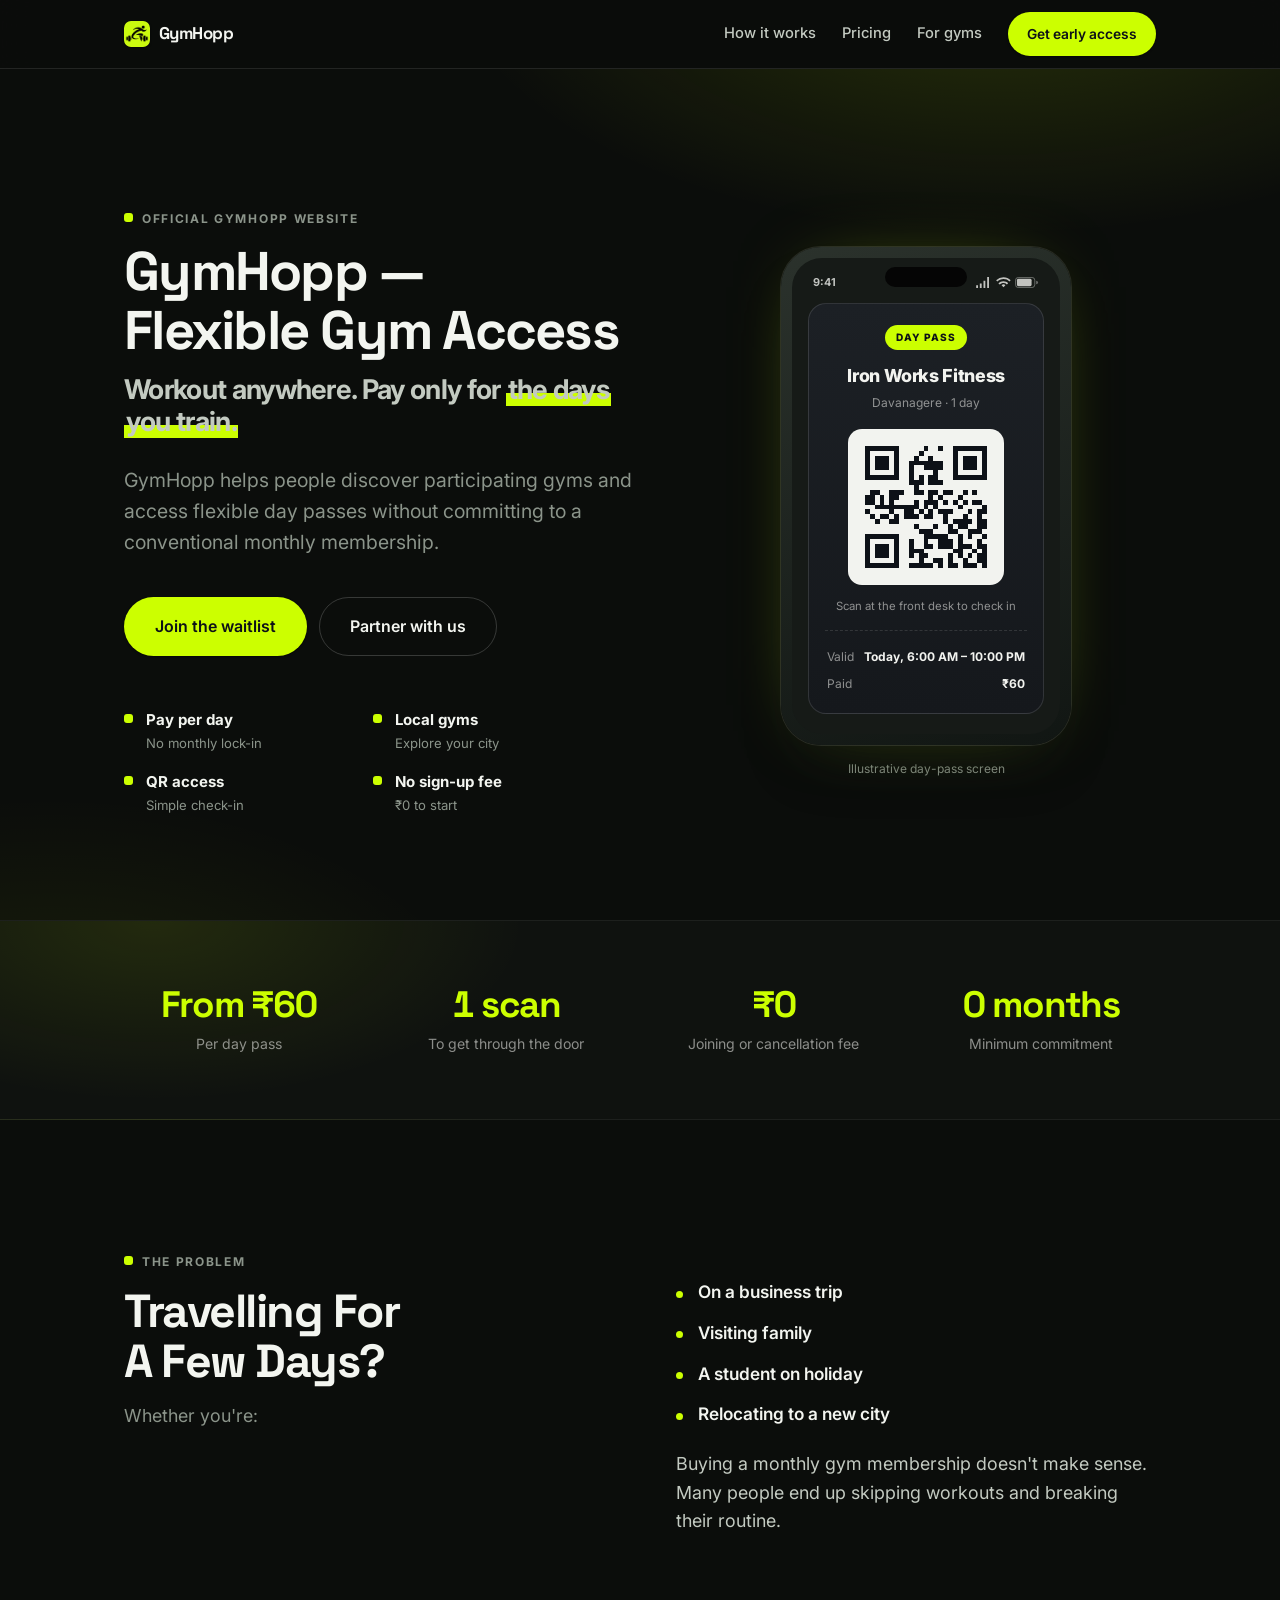
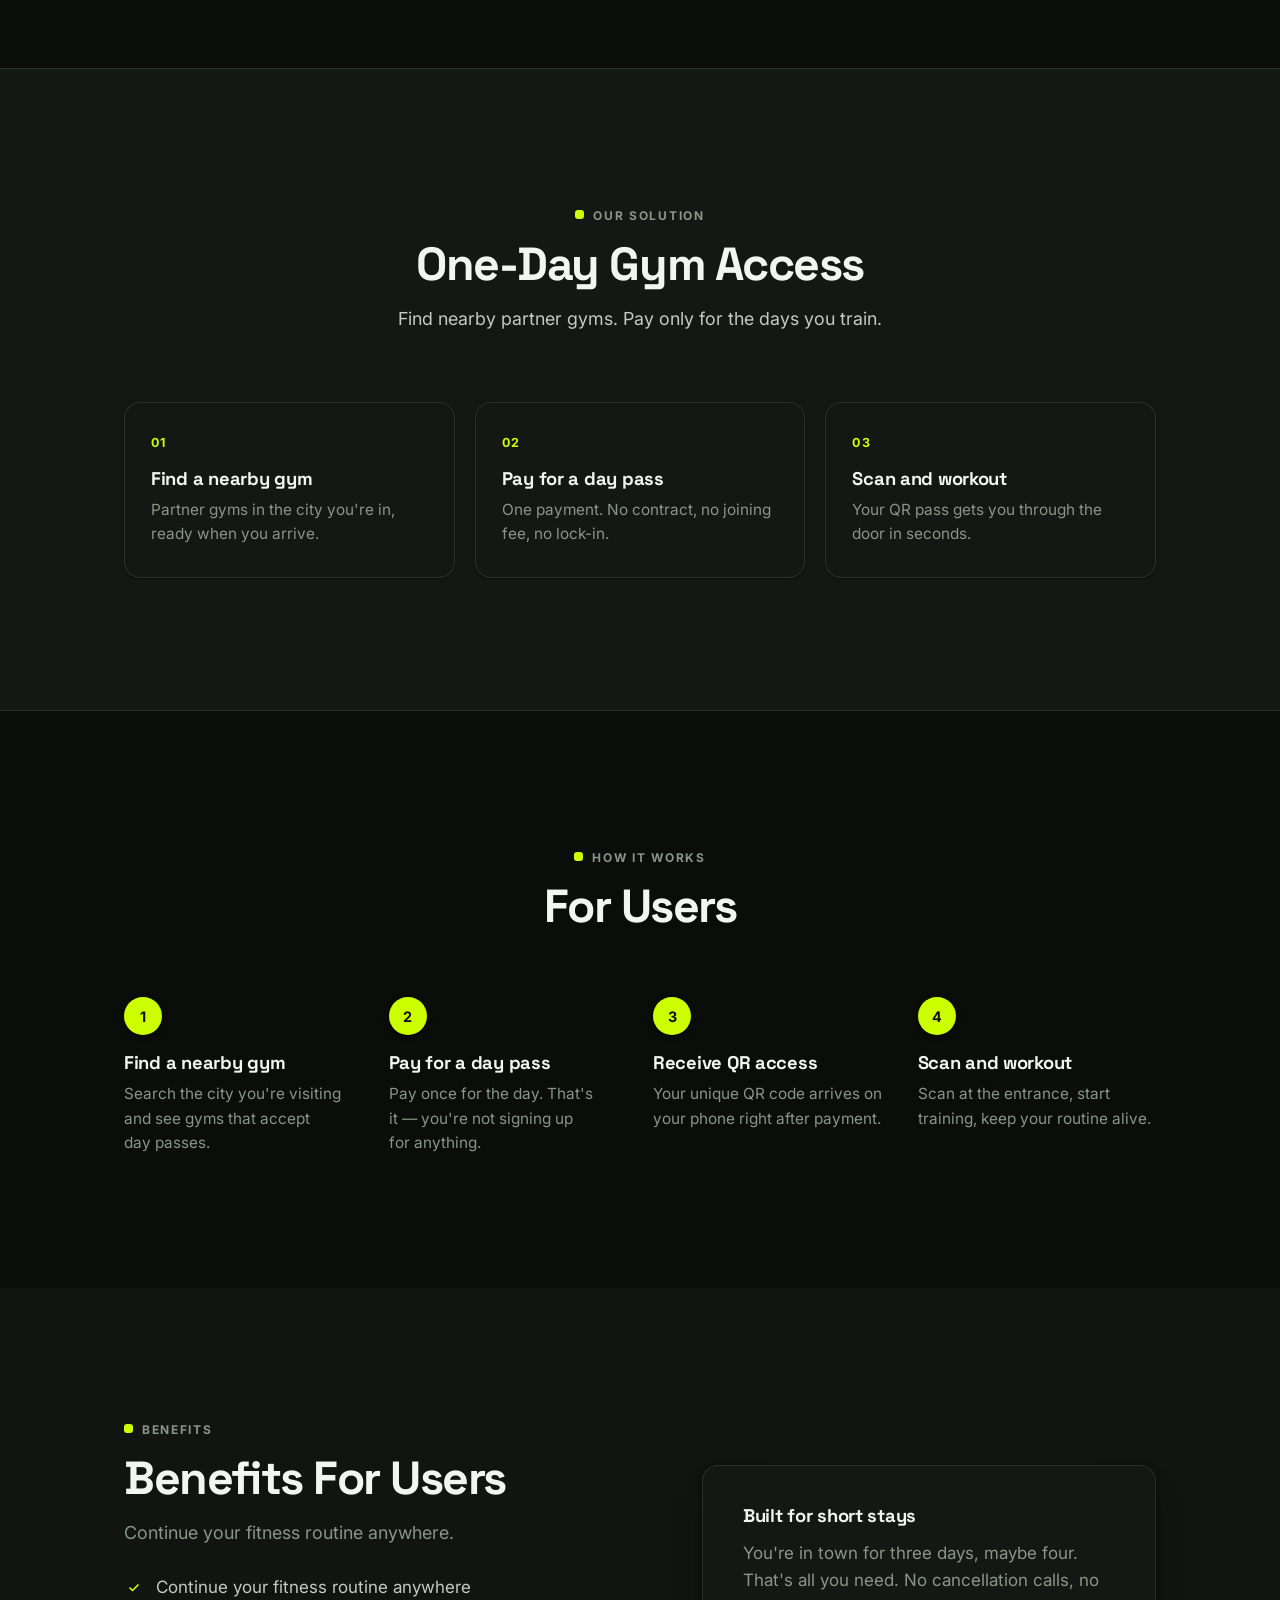
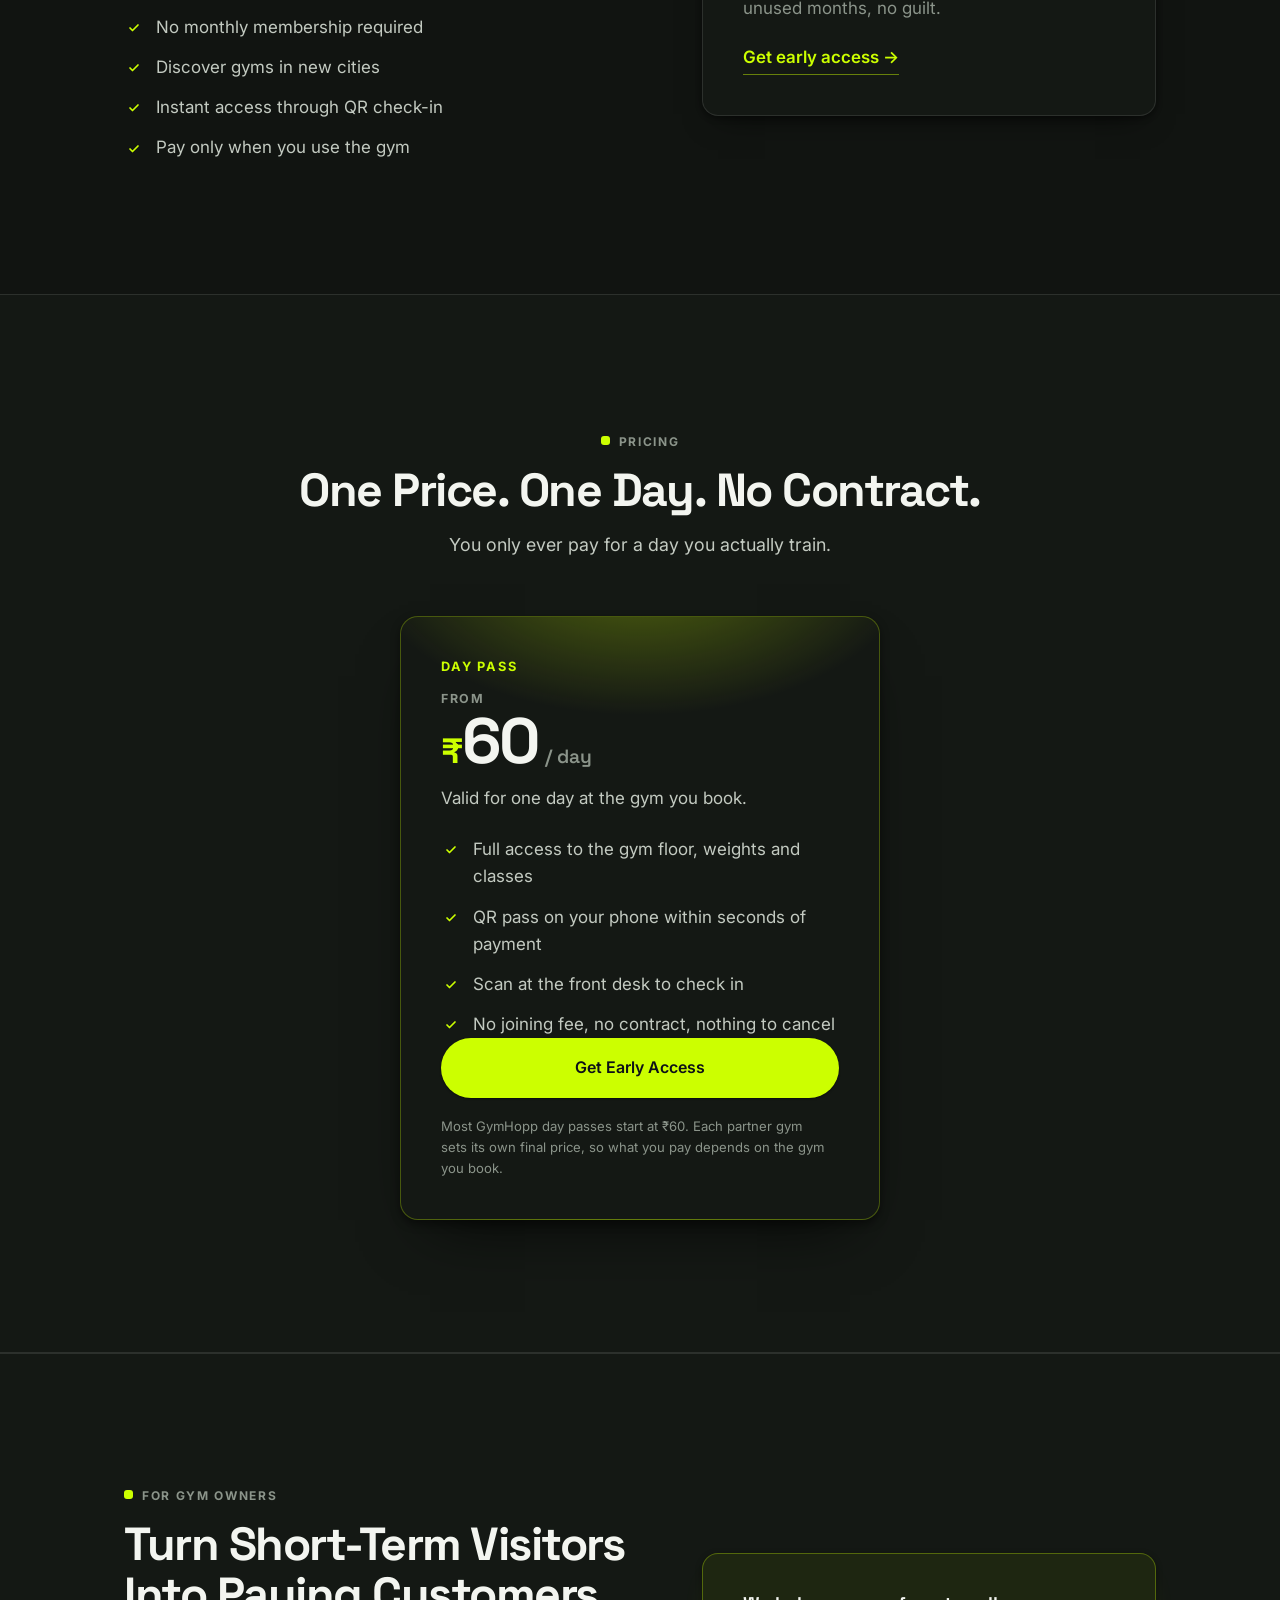
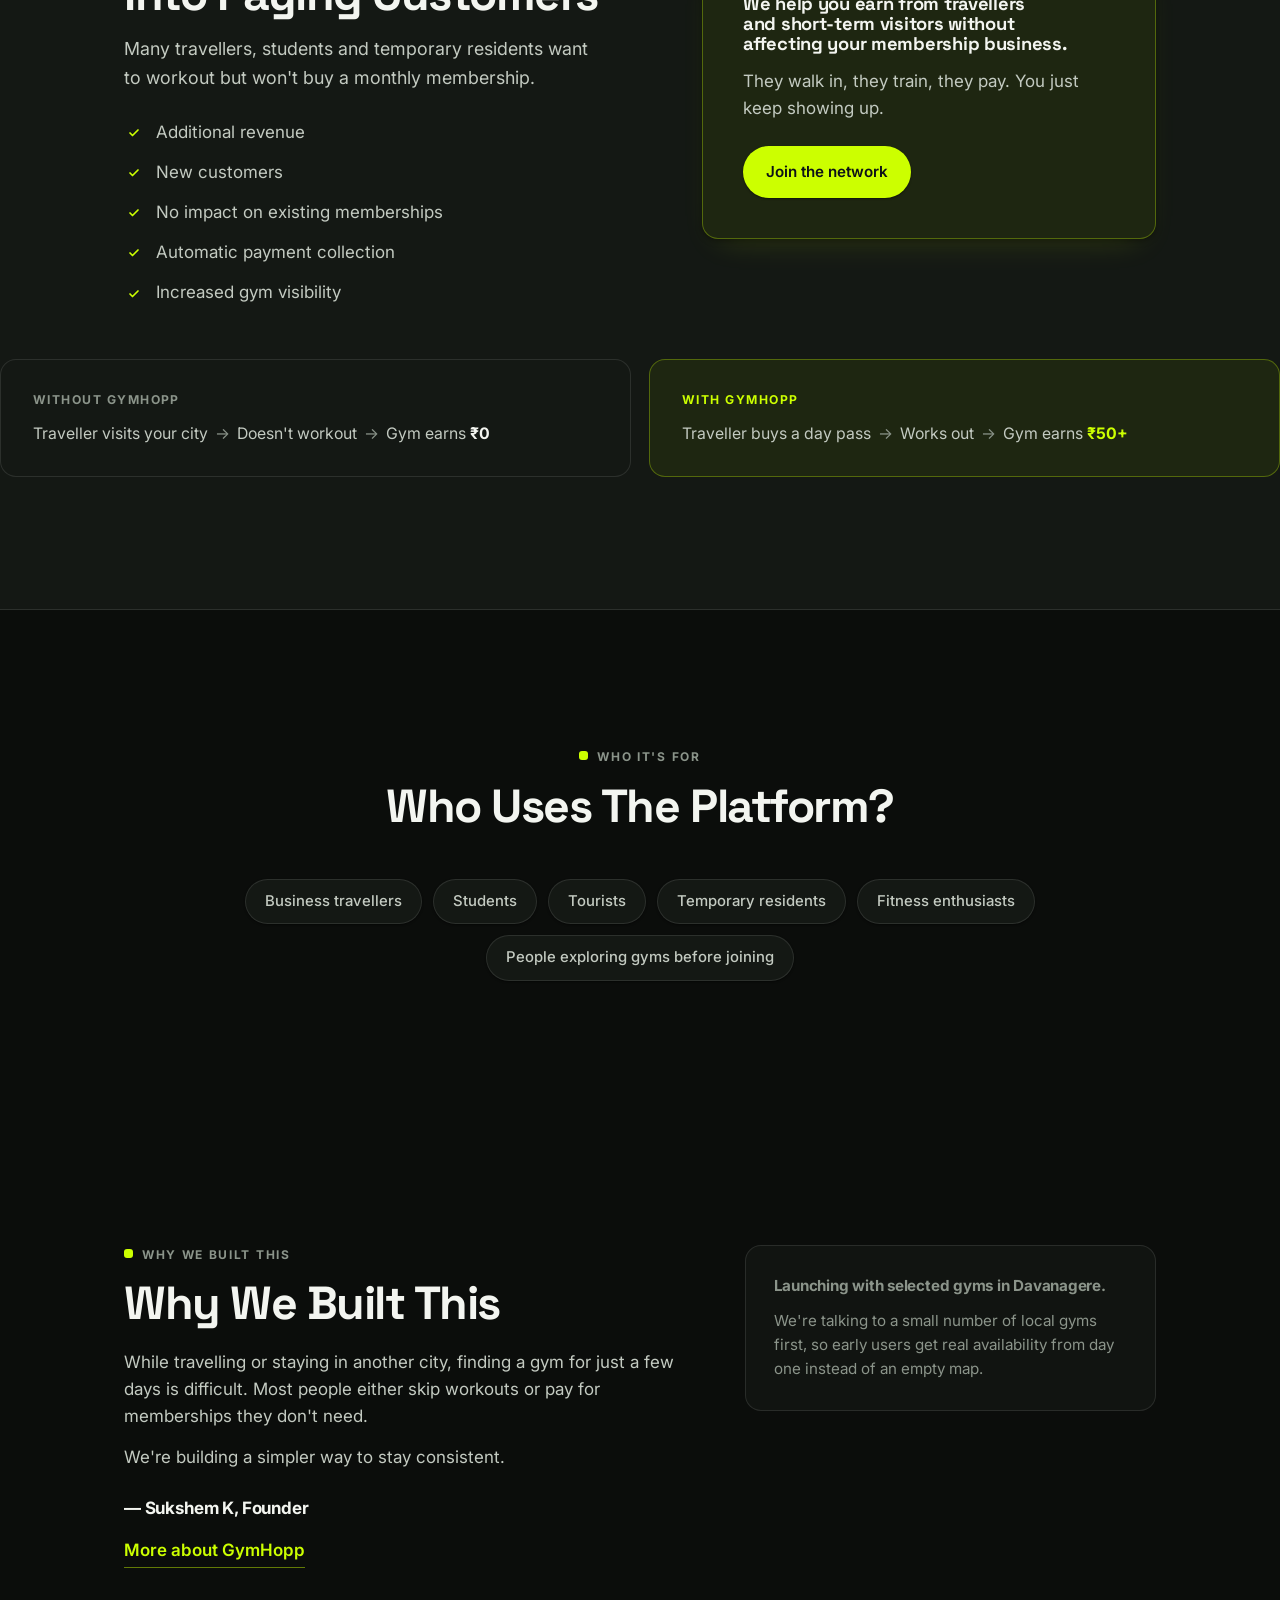
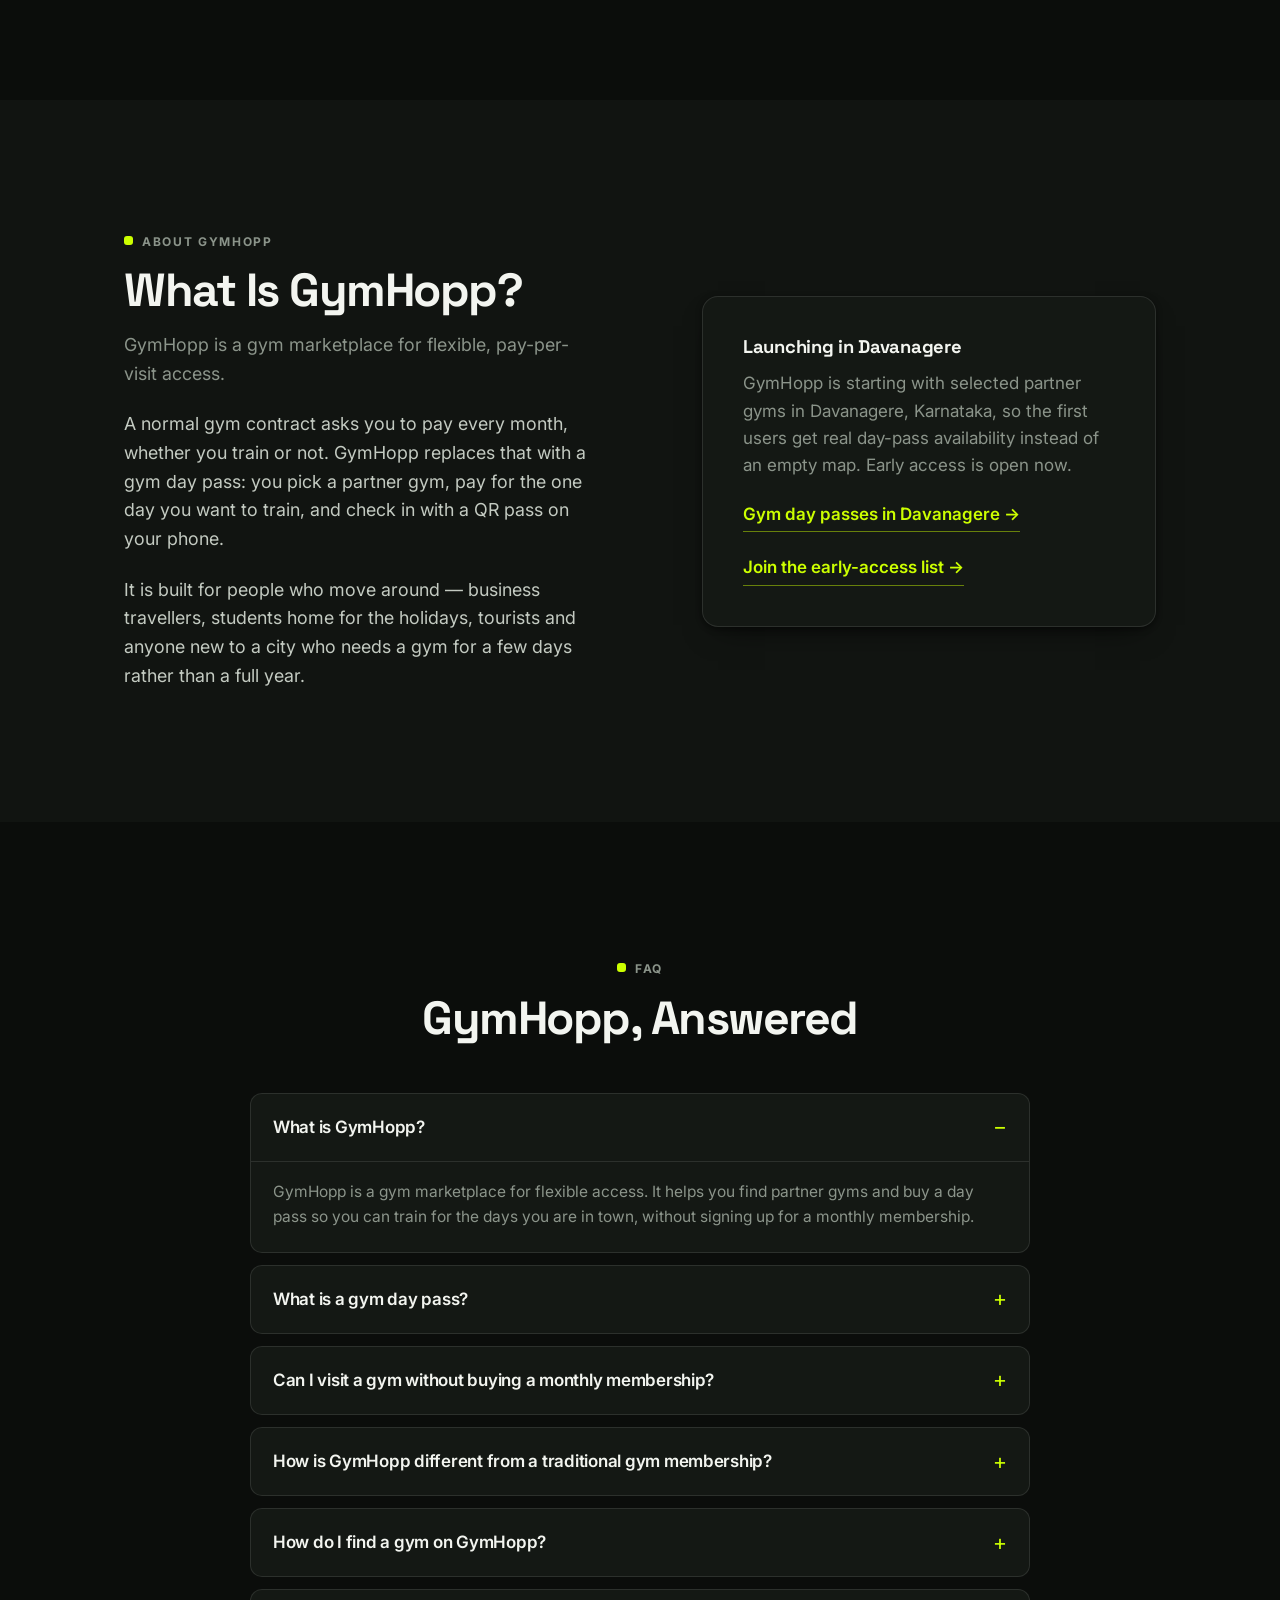
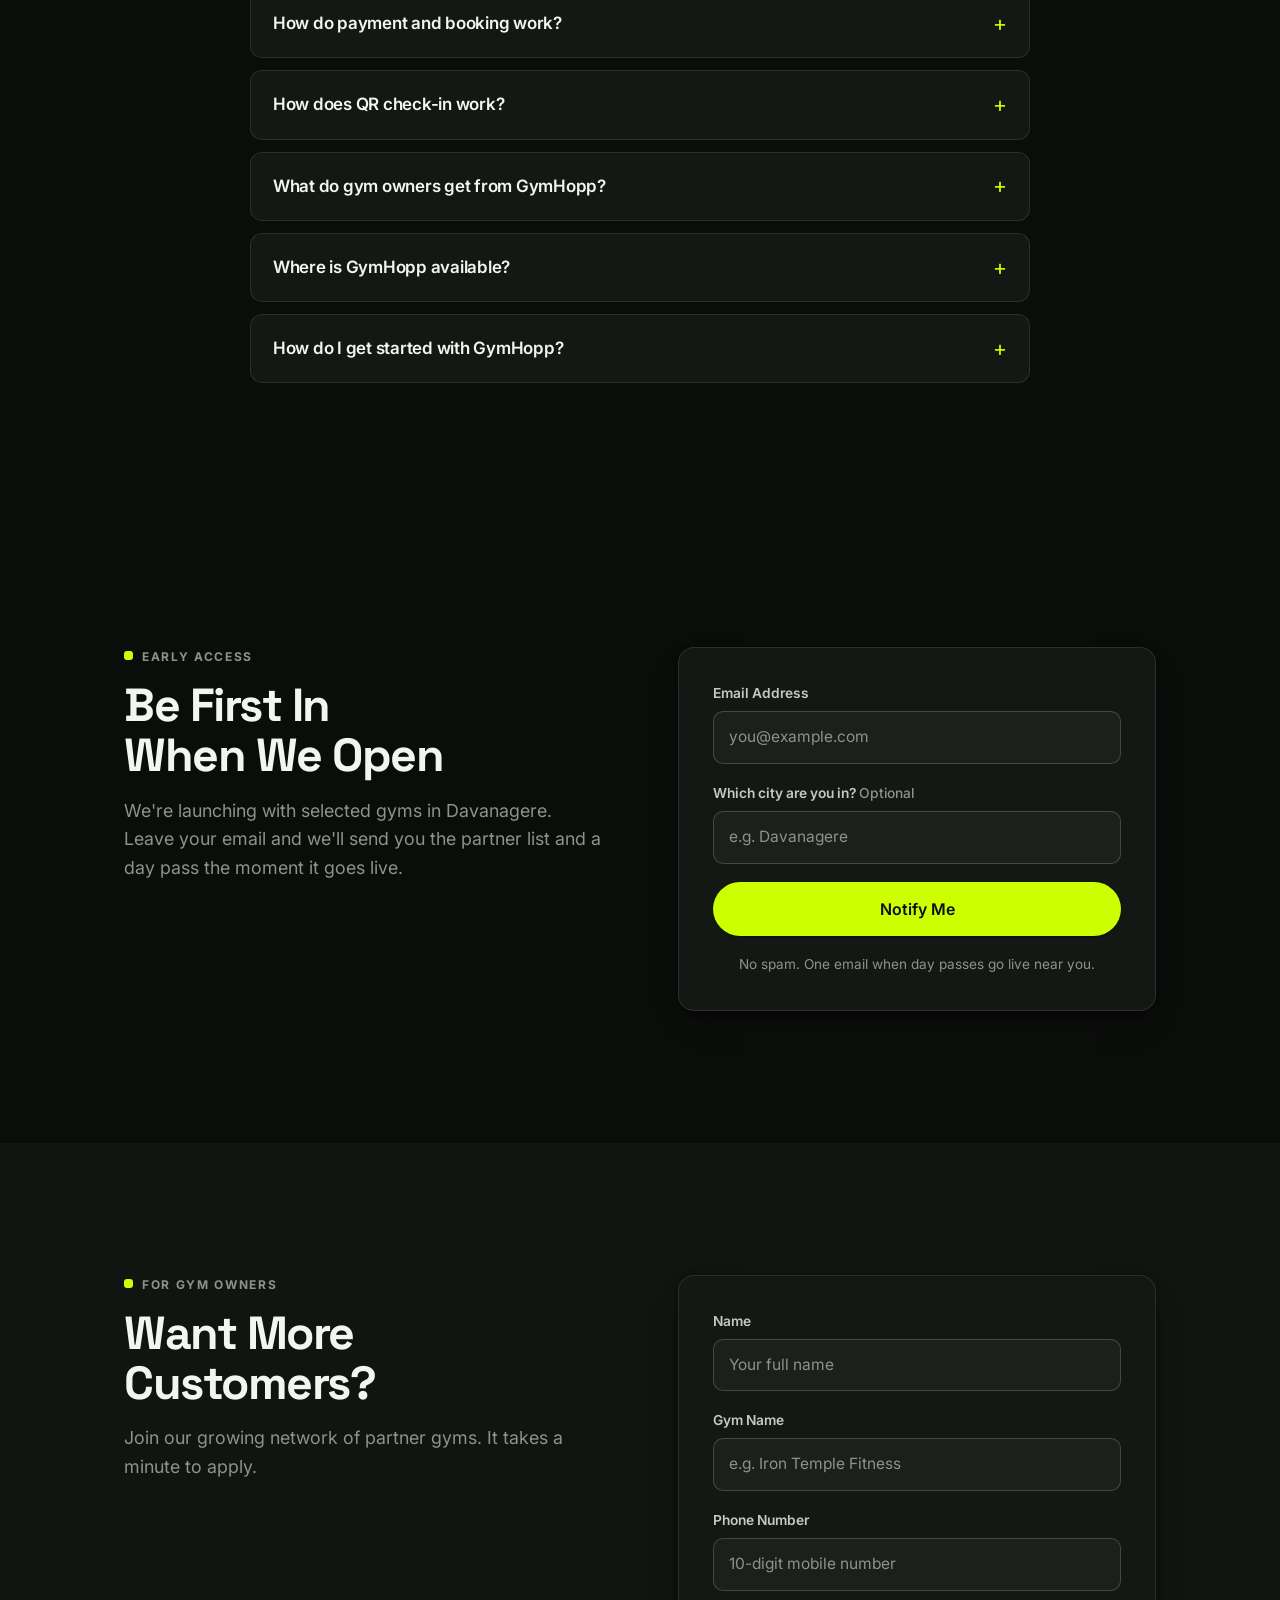
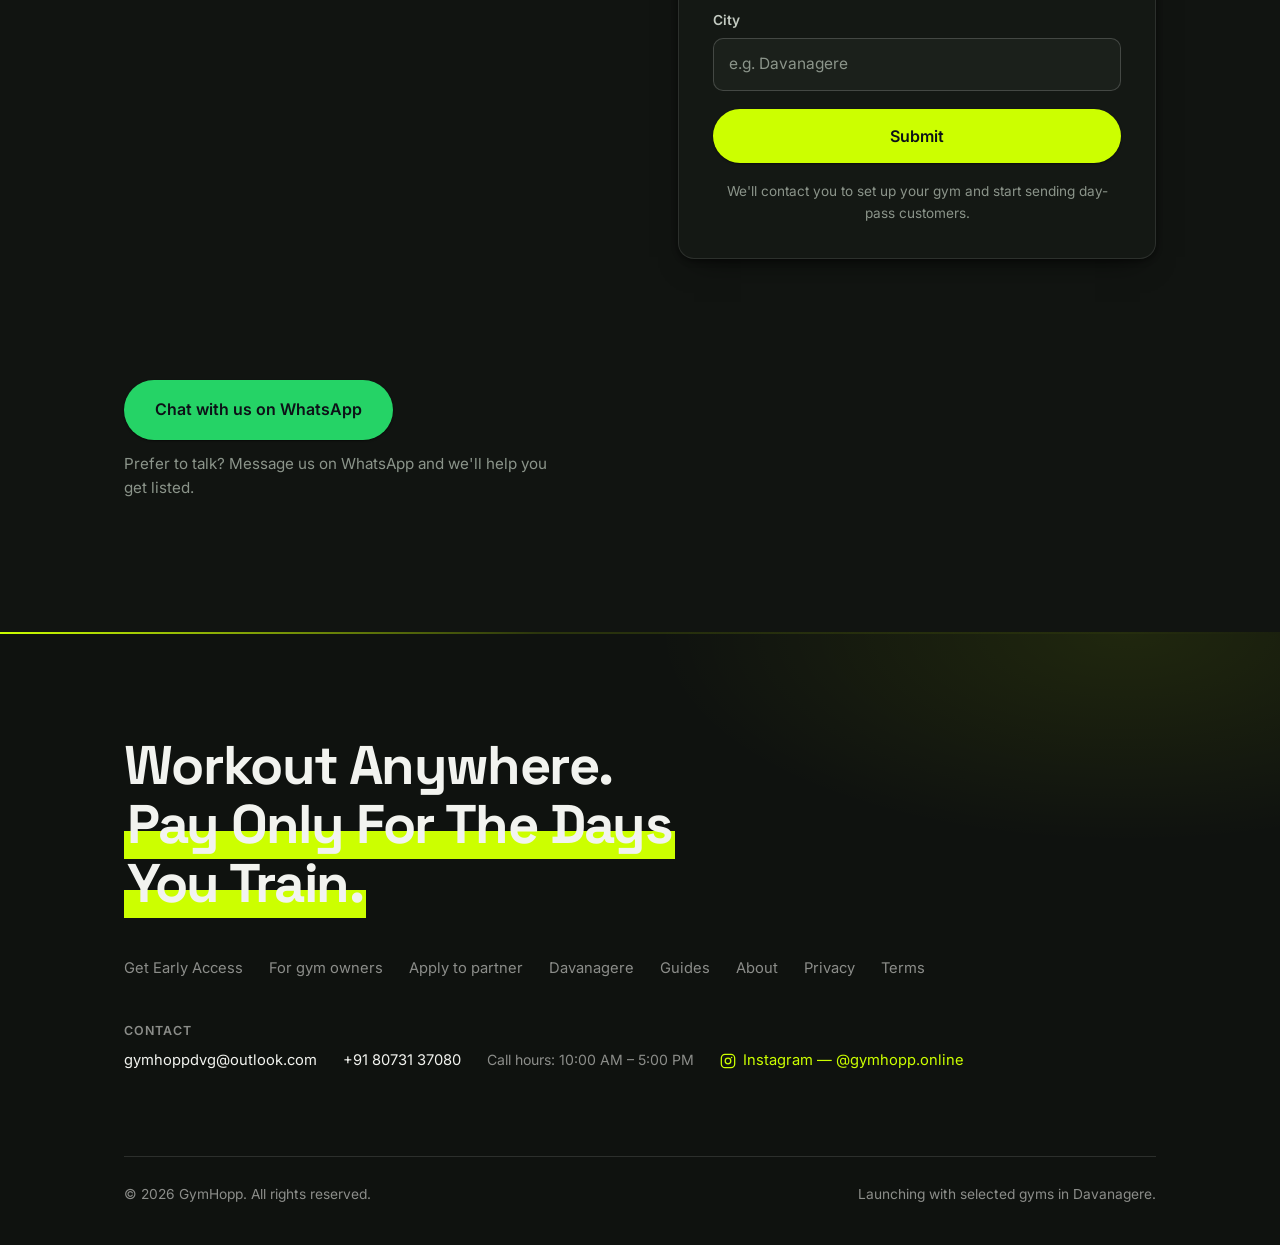
==== commit 03cc74b1: "Show founder LinkedIn only on the About page Remove the visible LinkedIn link from the footer on eve" ====
--- a/index.html
+++ b/index.html
@@ -539,7 +539,6 @@
         <p class="founder-sign">&mdash; Sukshem K, Founder</p>
         <p class="founder-links">
           <a class="link-arrow" href="about.html">More about GymHopp</a>
-          <a class="link-arrow" href="https://www.linkedin.com/in/sukshem-k-3b985a398" target="_blank" rel="noopener me">Sukshem K on LinkedIn</a>
         </p>
       </div>
       <aside class="founder-note reveal">
@@ -767,7 +766,6 @@
       <a href="tel:+918073137080">+91 80731 37080</a>
       <span class="footer-contact-hours">Call hours: 10:00 AM &ndash; 5:00 PM</span>
       <a href="https://www.instagram.com/gymhopp.online/" target="_blank" rel="noopener me"><svg viewBox="0 0 24 24" fill="none" stroke="currentColor" stroke-width="1.9" stroke-linecap="round" stroke-linejoin="round" aria-hidden="true" focusable="false"><rect x="2" y="2" width="20" height="20" rx="5.5"/><circle cx="12" cy="12" r="4.2"/><circle cx="17.4" cy="6.6" r="1.15" fill="currentColor" stroke="none"/></svg>Instagram &mdash; @gymhopp.online</a>
-<a href="https://www.linkedin.com/in/sukshem-k-3b985a398" target="_blank" rel="noopener me"><svg viewBox="0 0 24 24" fill="currentColor" aria-hidden="true" focusable="false"><path d="M4.98 3.5a2.5 2.5 0 1 0 0 5 2.5 2.5 0 0 0 0-5zM2.9 9.9h4.16V21H2.9zM9.3 9.9h3.99v1.52h.06c.56-1.05 1.92-2.16 3.95-2.16 4.22 0 5 2.78 5 6.39V21h-4.16v-4.86c0-1.16-.02-2.65-1.62-2.65-1.62 0-1.87 1.26-1.87 2.57V21H9.3z"/></svg>LinkedIn &mdash; Sukshem K</a>
     </div>
 
     <div class="footer-bottom">
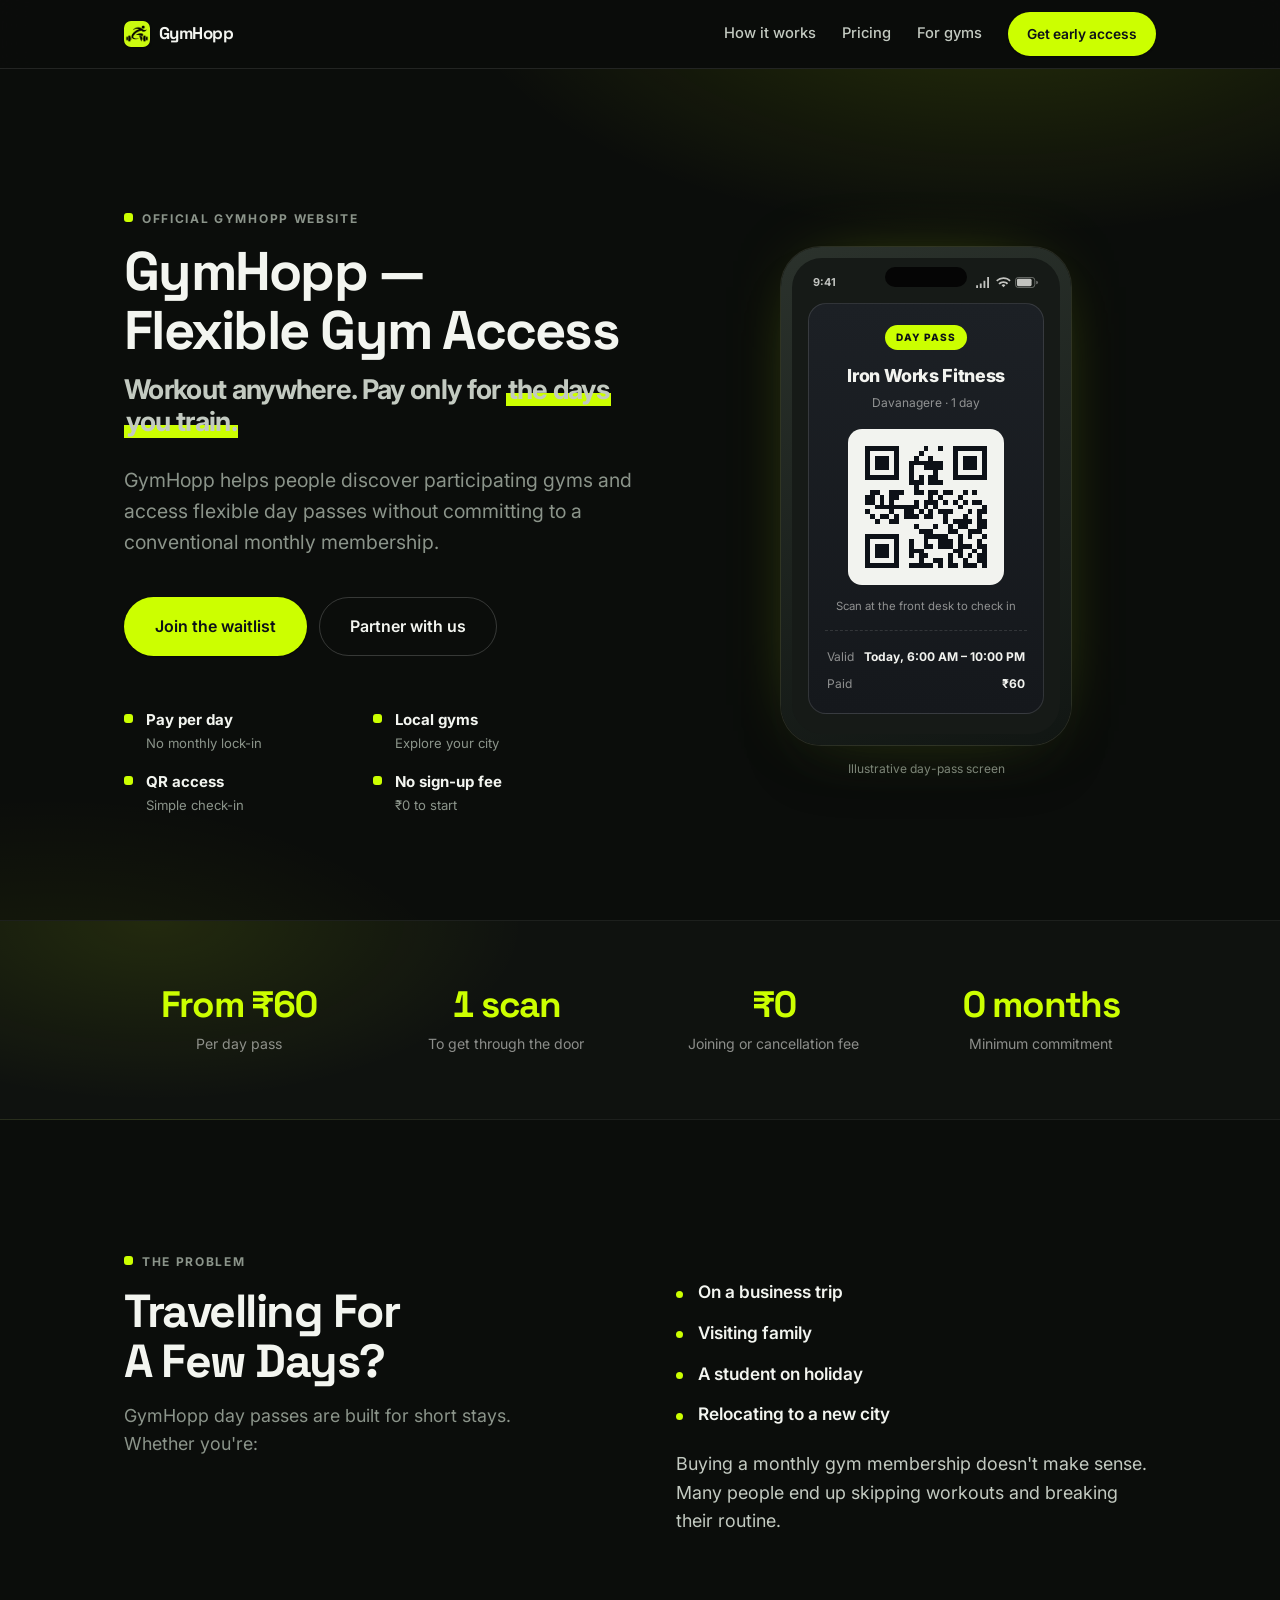
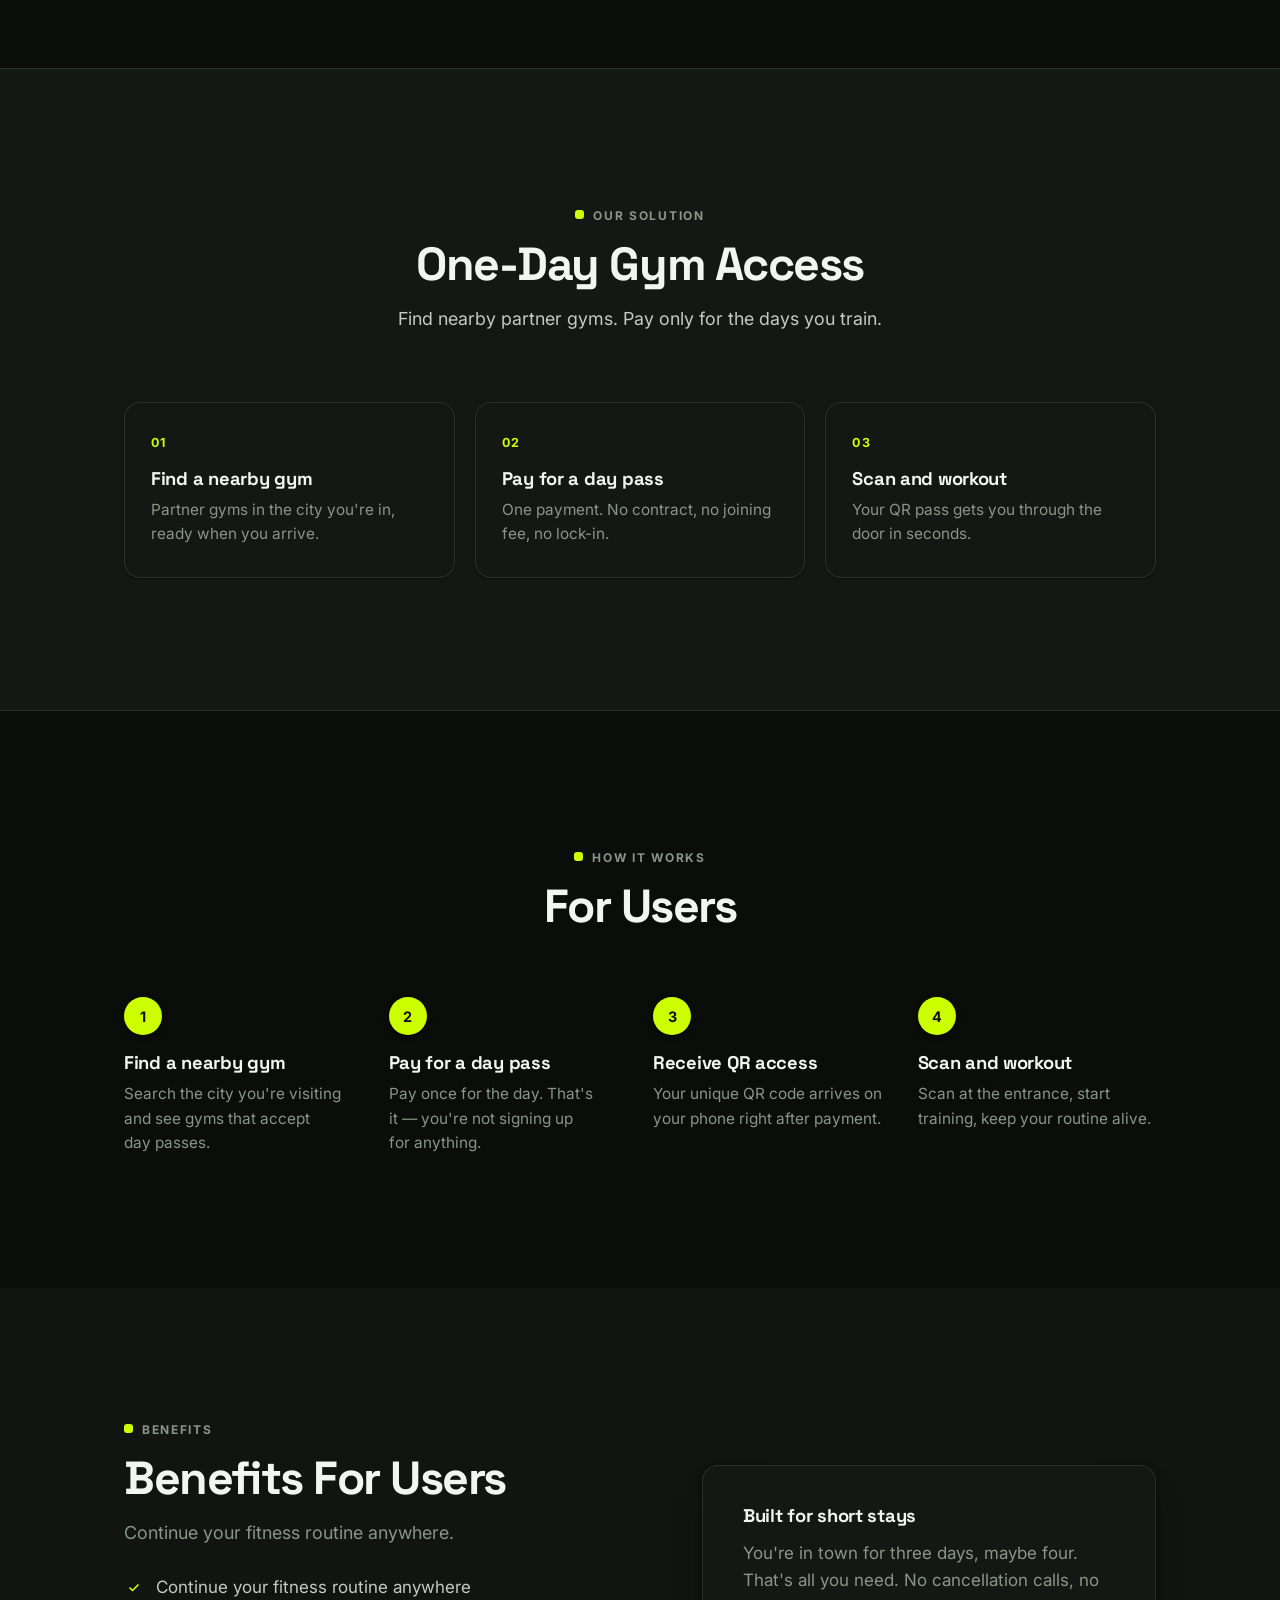
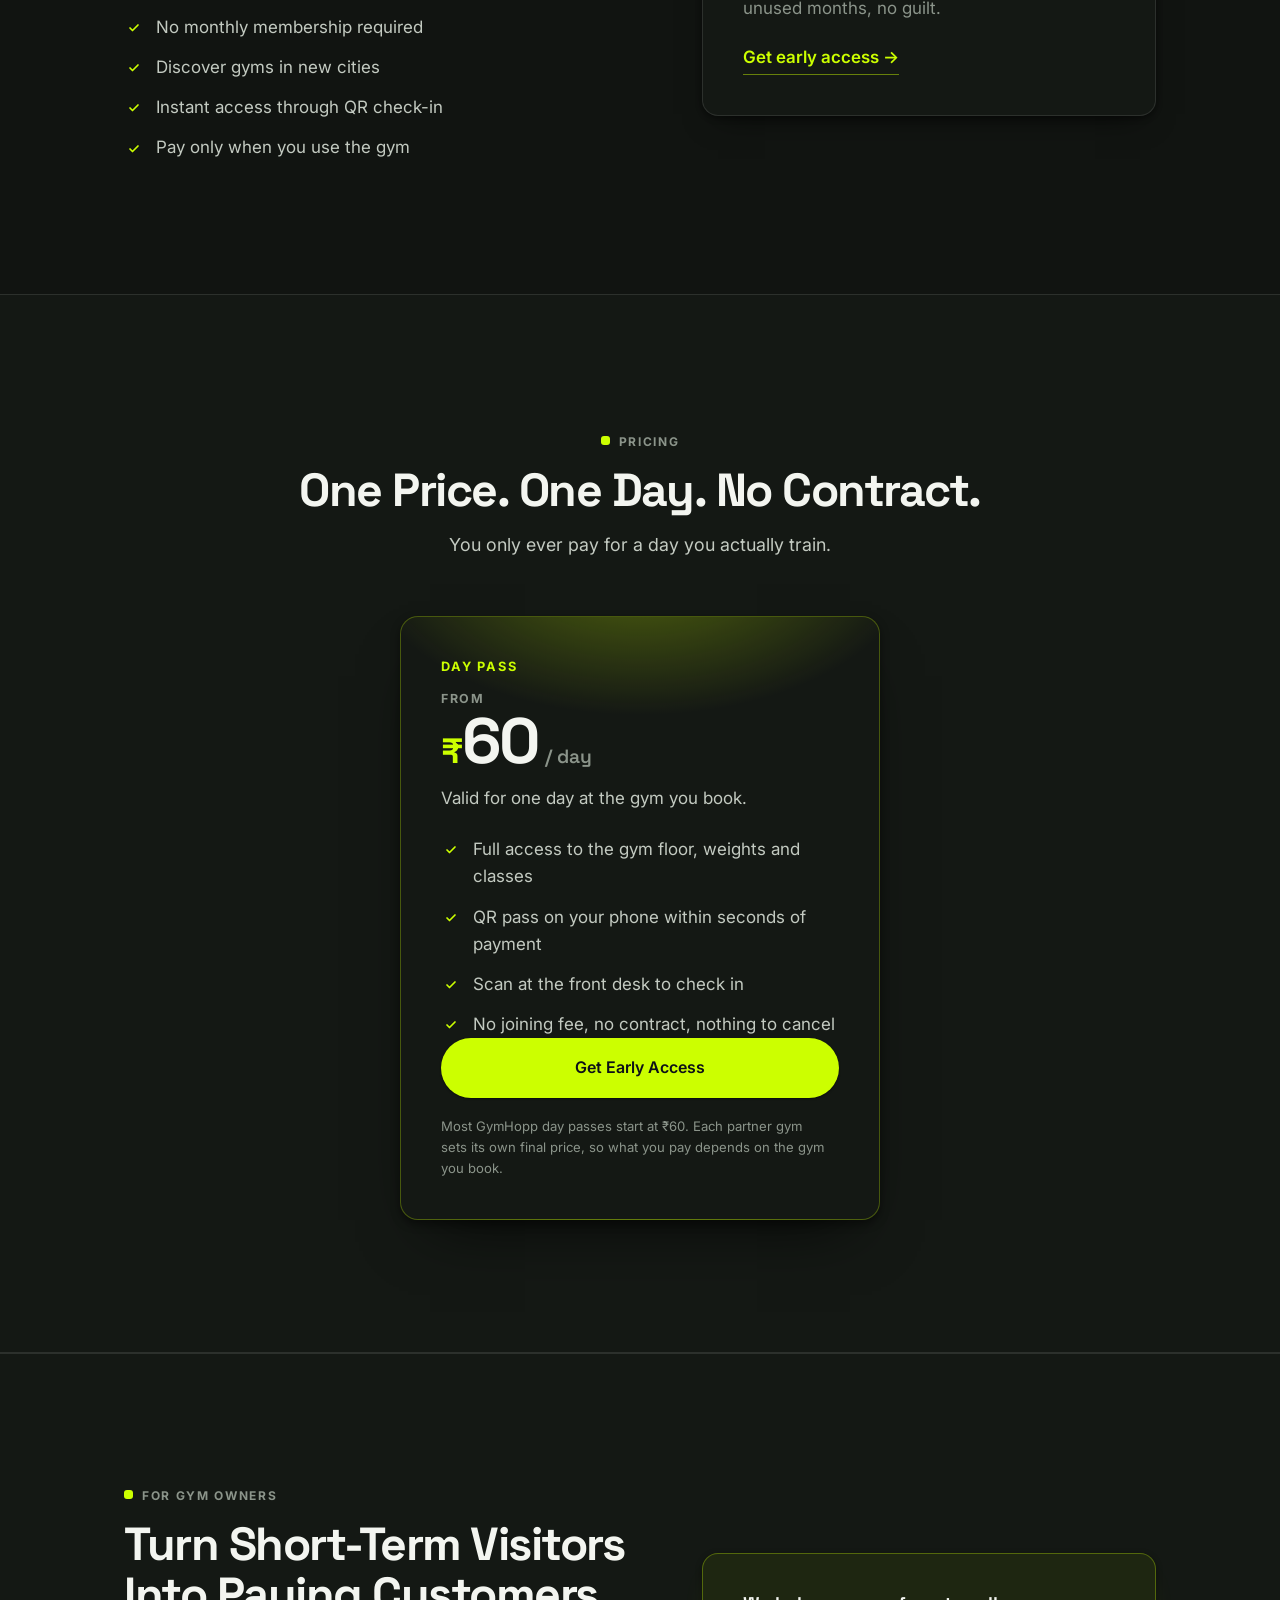
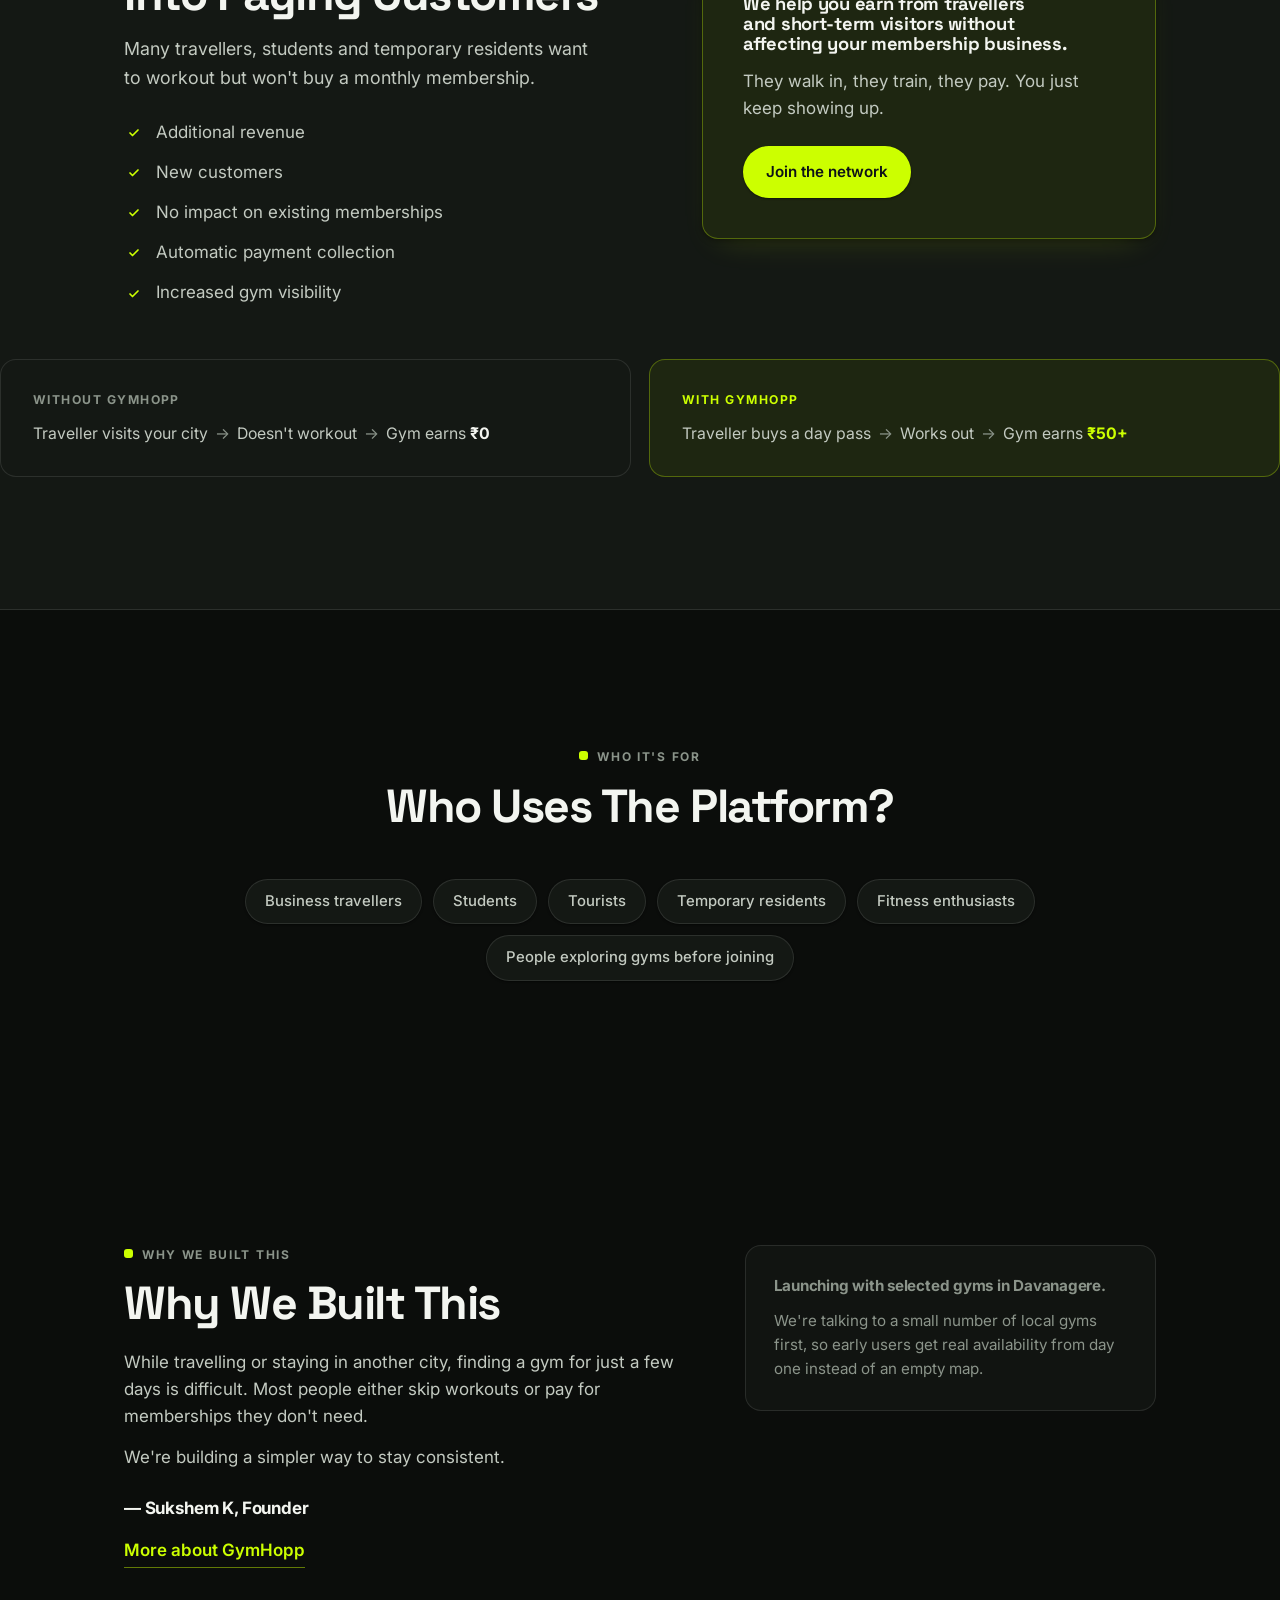
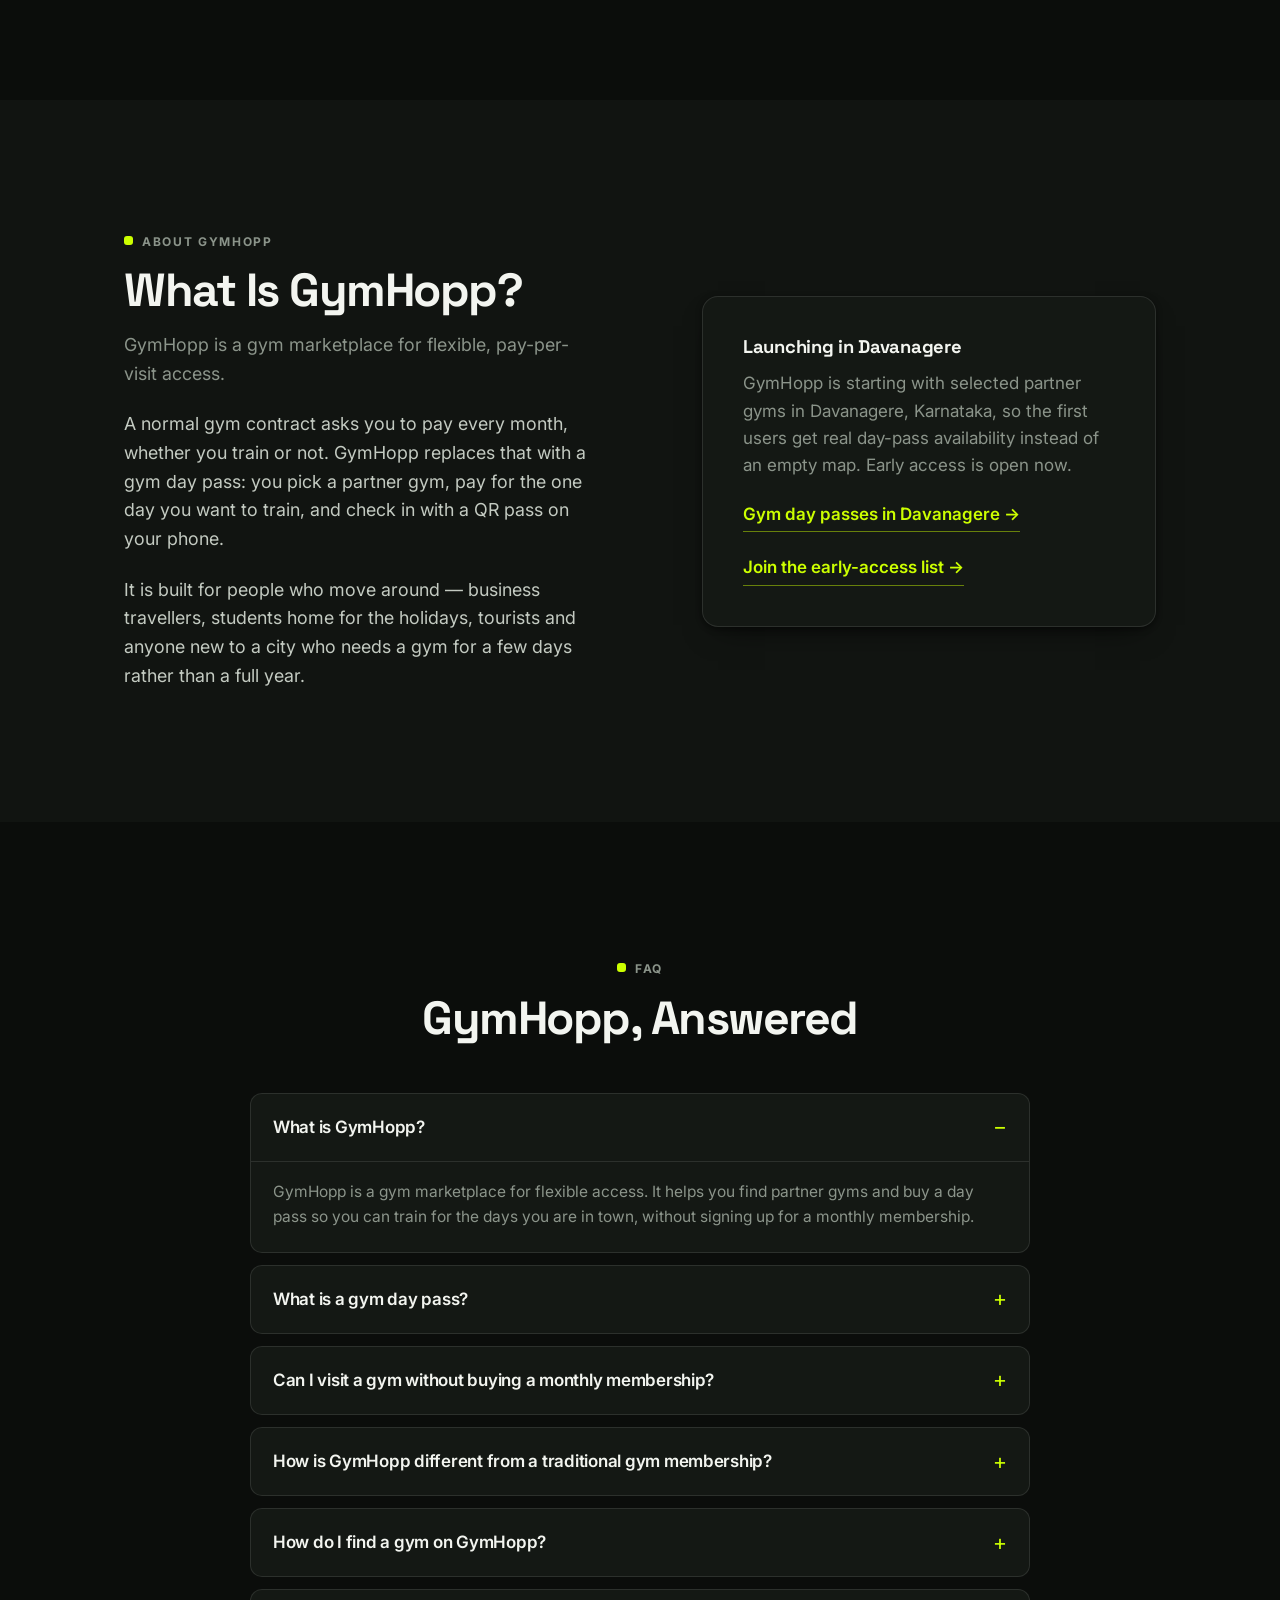
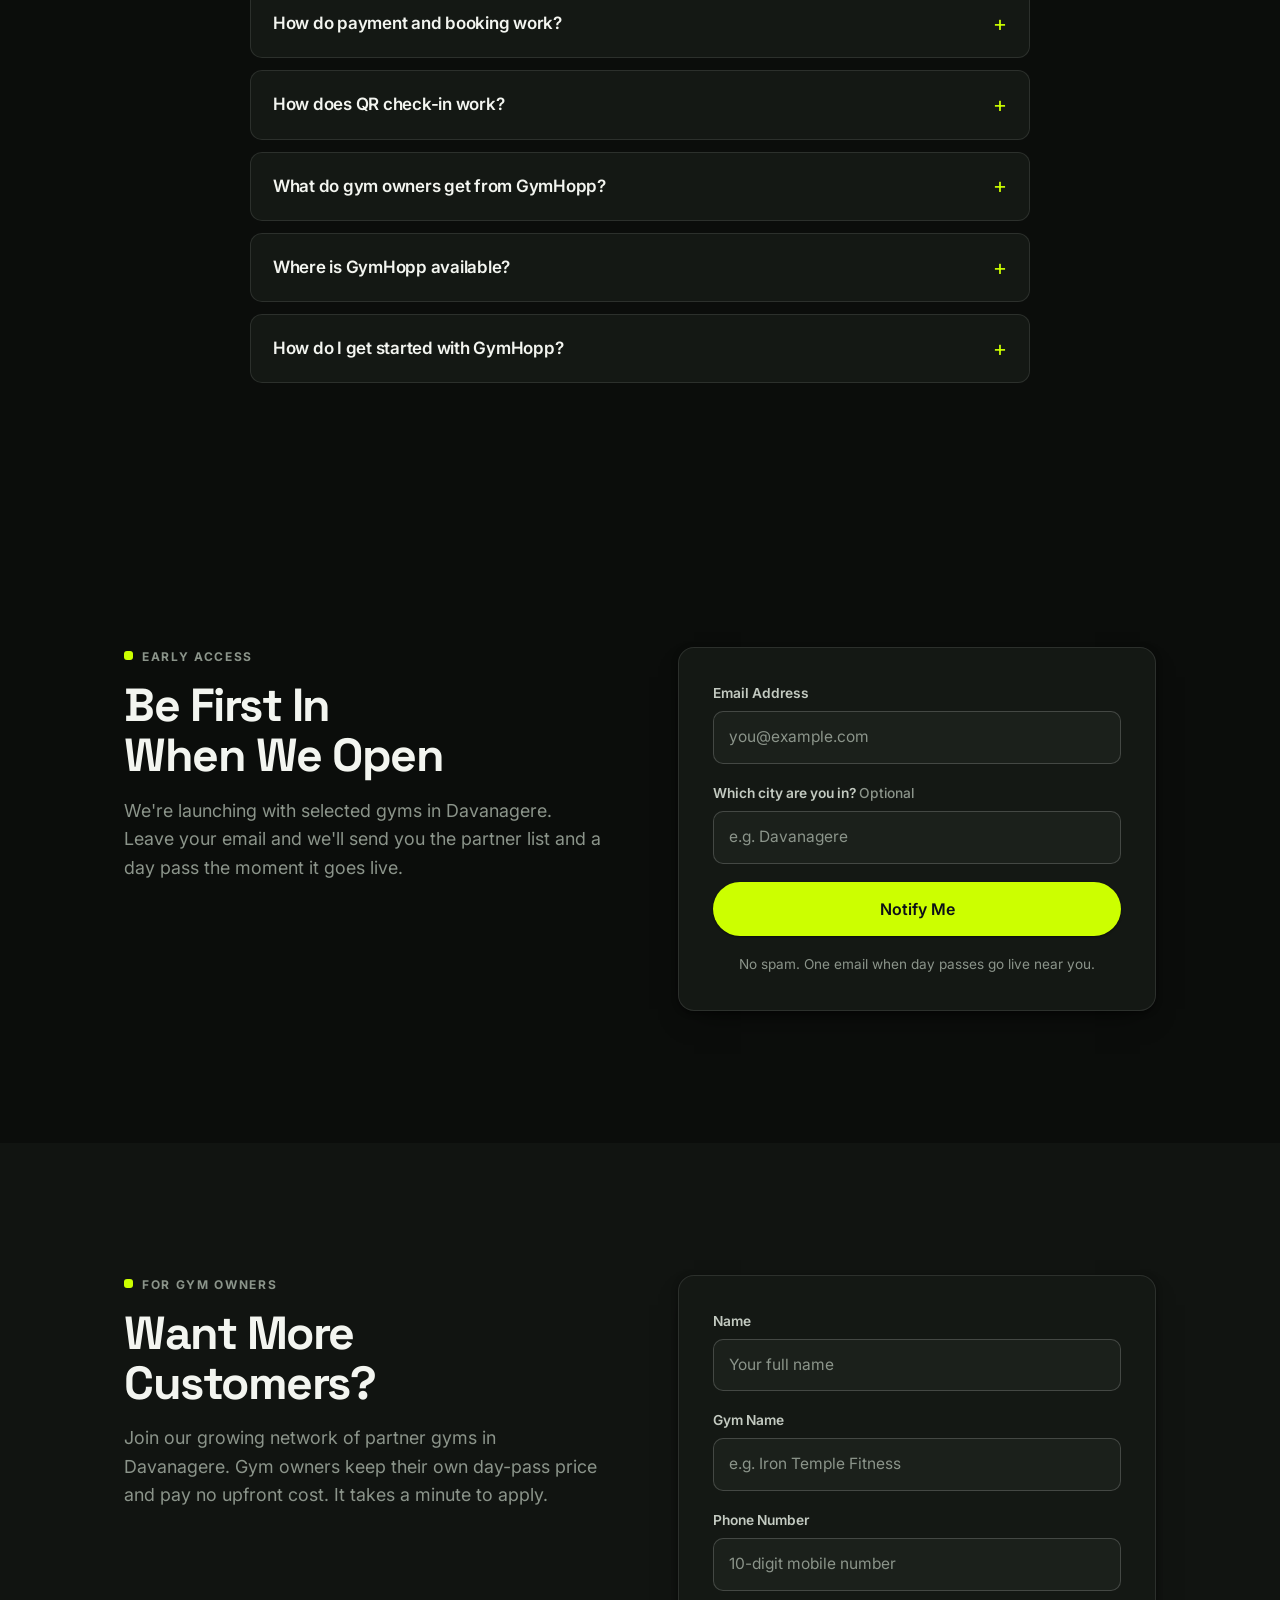
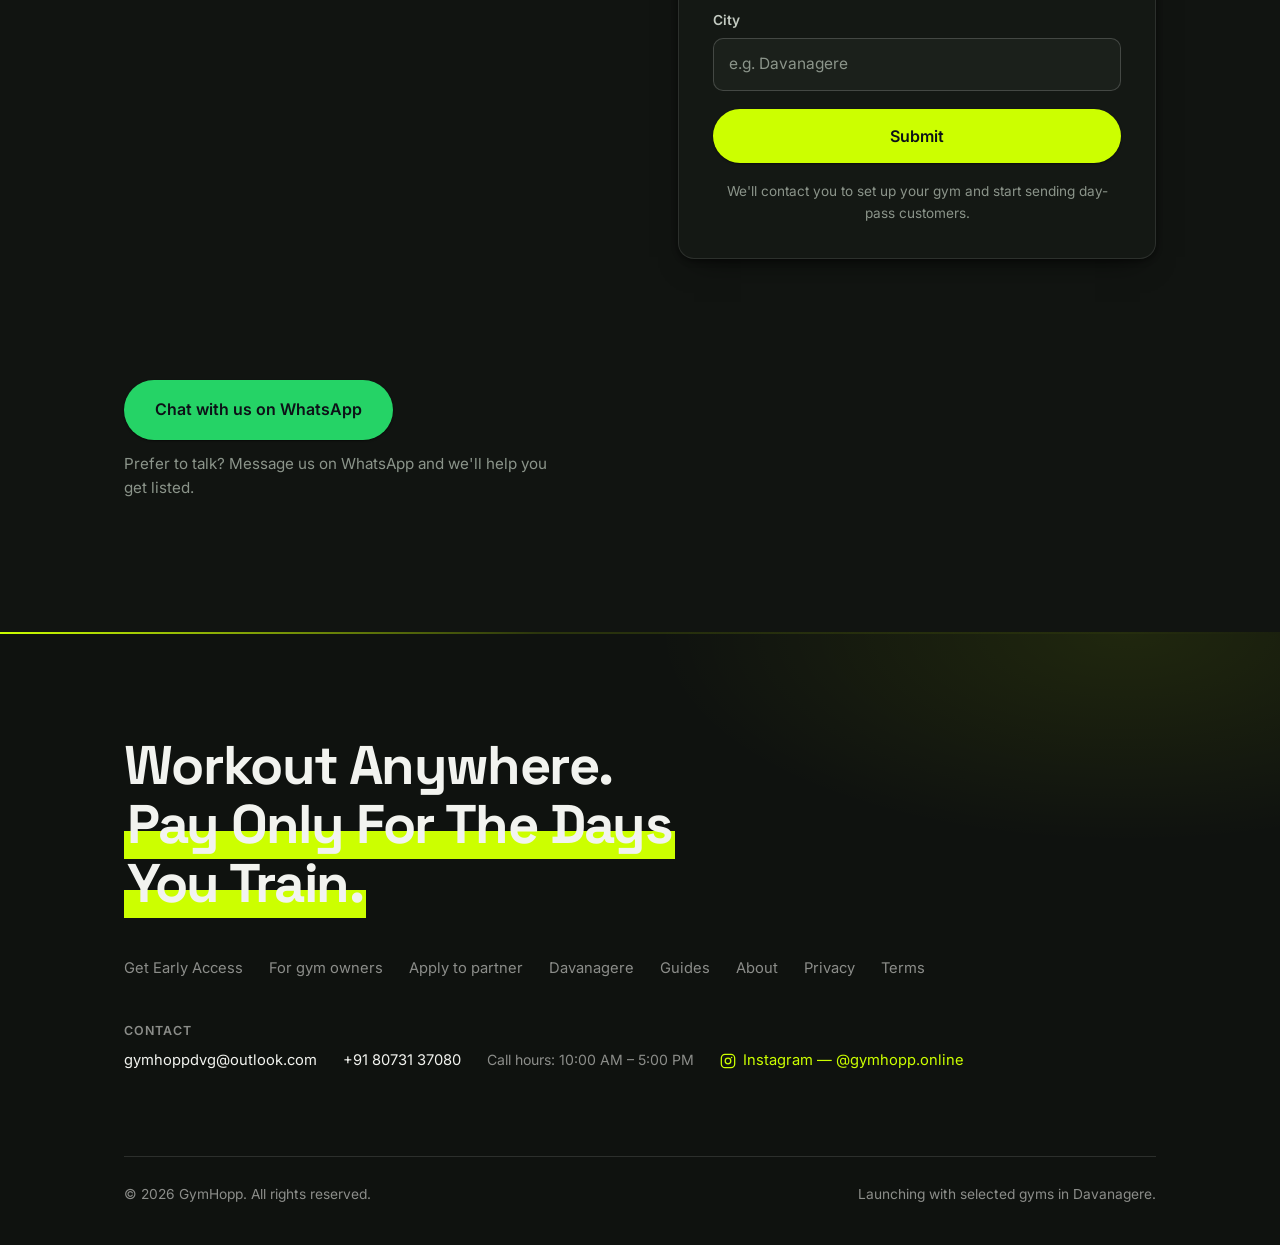
==== commit 0939f23d: "Improve GEO and AI search signals Add llms.txt so AI assistants get a concise, factual summary of th" ====
--- a/index.html
+++ b/index.html
@@ -336,7 +336,7 @@
       <div class="split-head reveal">
         <p class="eyebrow">The problem</p>
         <h2>Travelling For A Few Days?</h2>
-        <p class="lede">Whether you're:</p>
+        <p class="lede">GymHopp day passes are built for short stays. Whether you're:</p>
       </div>
       <div class="reveal">
         <ul class="ticks ticks-plain">
@@ -686,7 +686,8 @@
         <p class="eyebrow">For gym owners</p>
         <h2>Want More Customers?</h2>
         <p class="lede">
-          Join our growing network of partner gyms. It takes a minute to apply.
+          Join our growing network of partner gyms in Davanagere. Gym owners keep their own
+          day-pass price and pay no upfront cost. It takes a minute to apply.
         </p>
       </div>
 
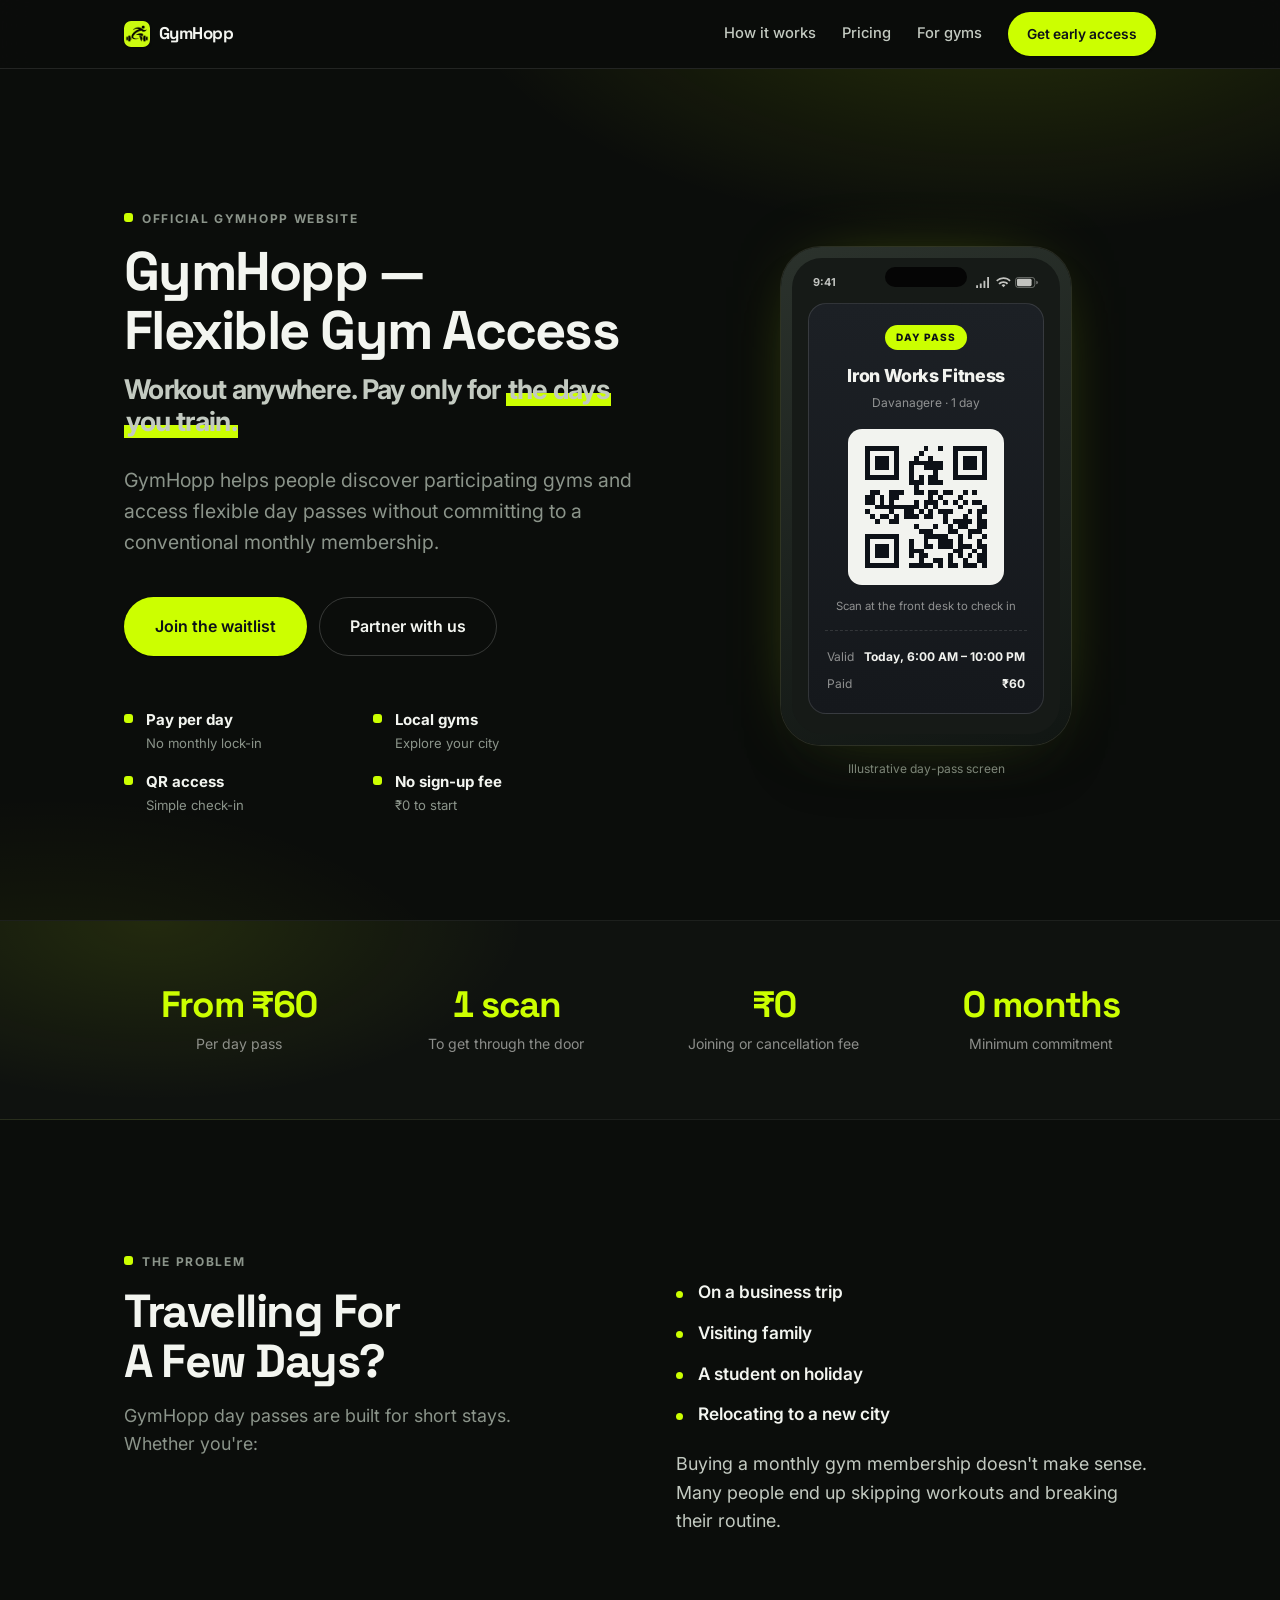
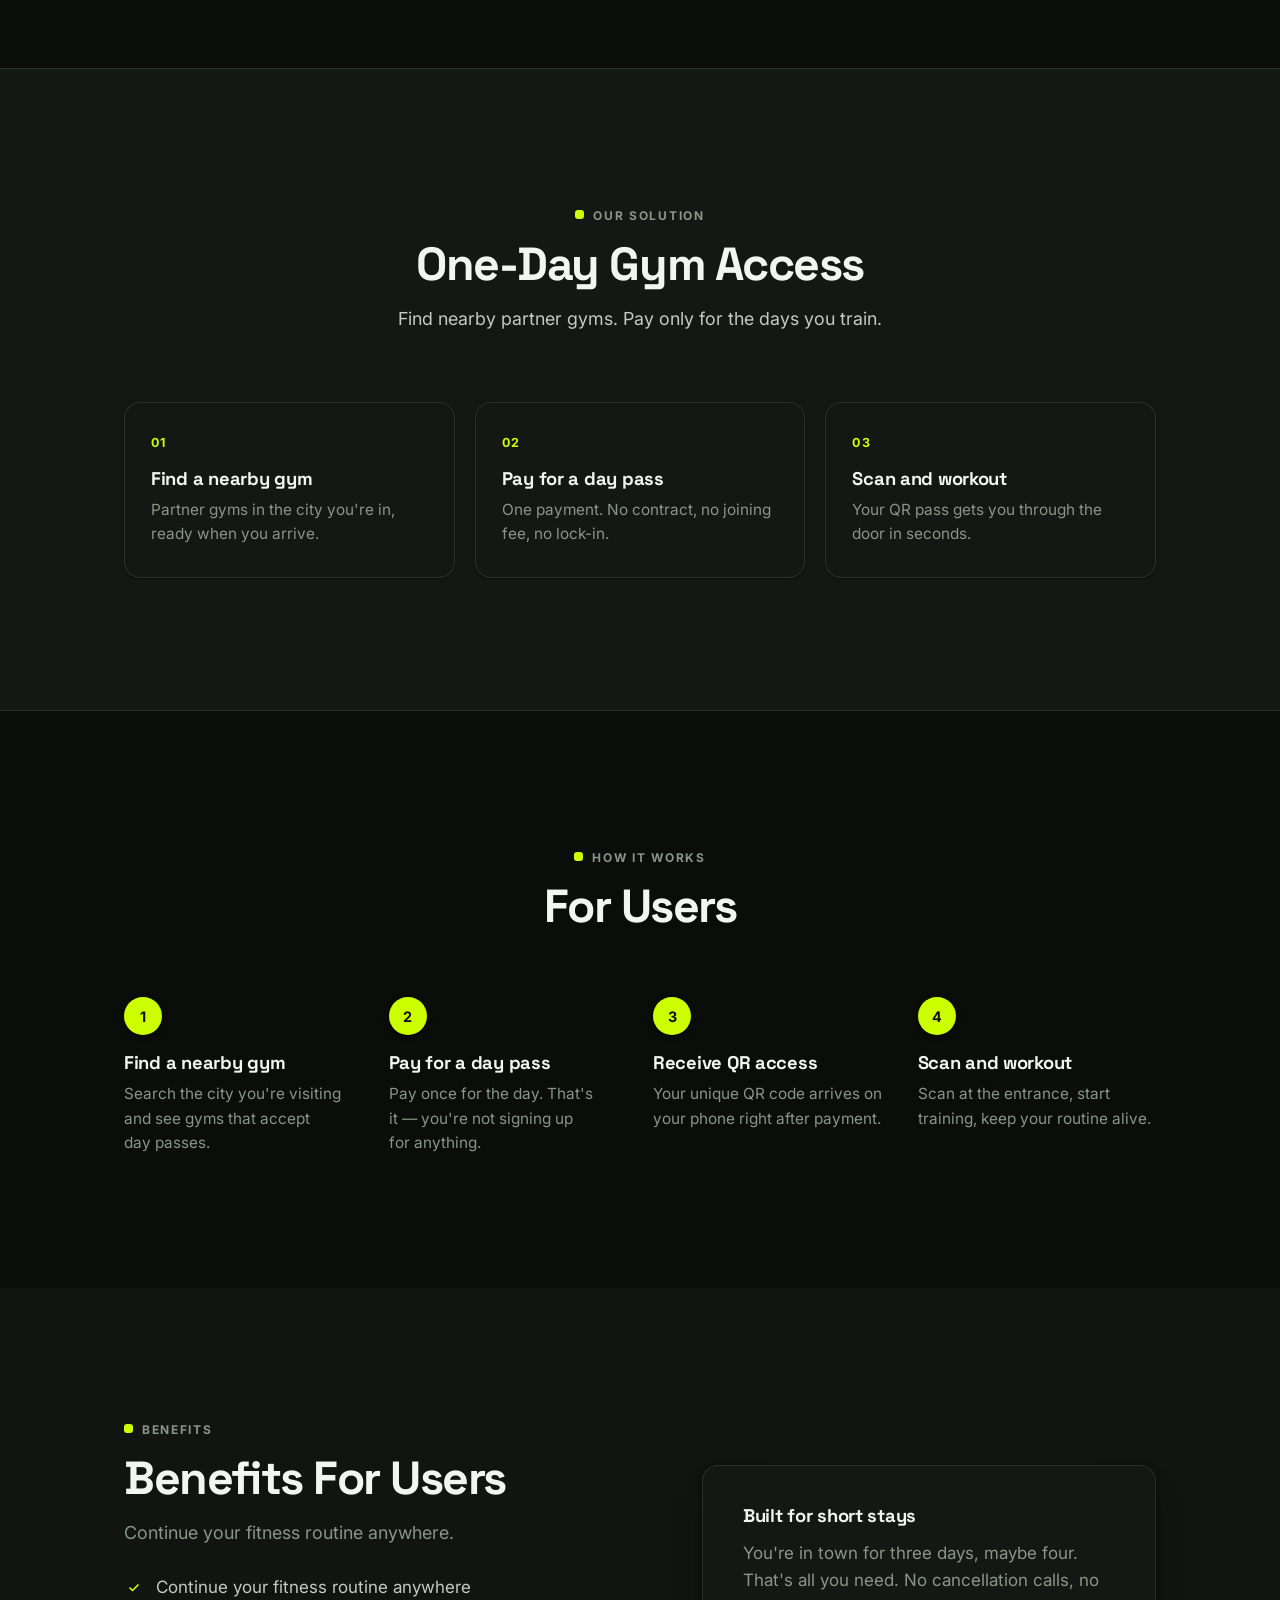
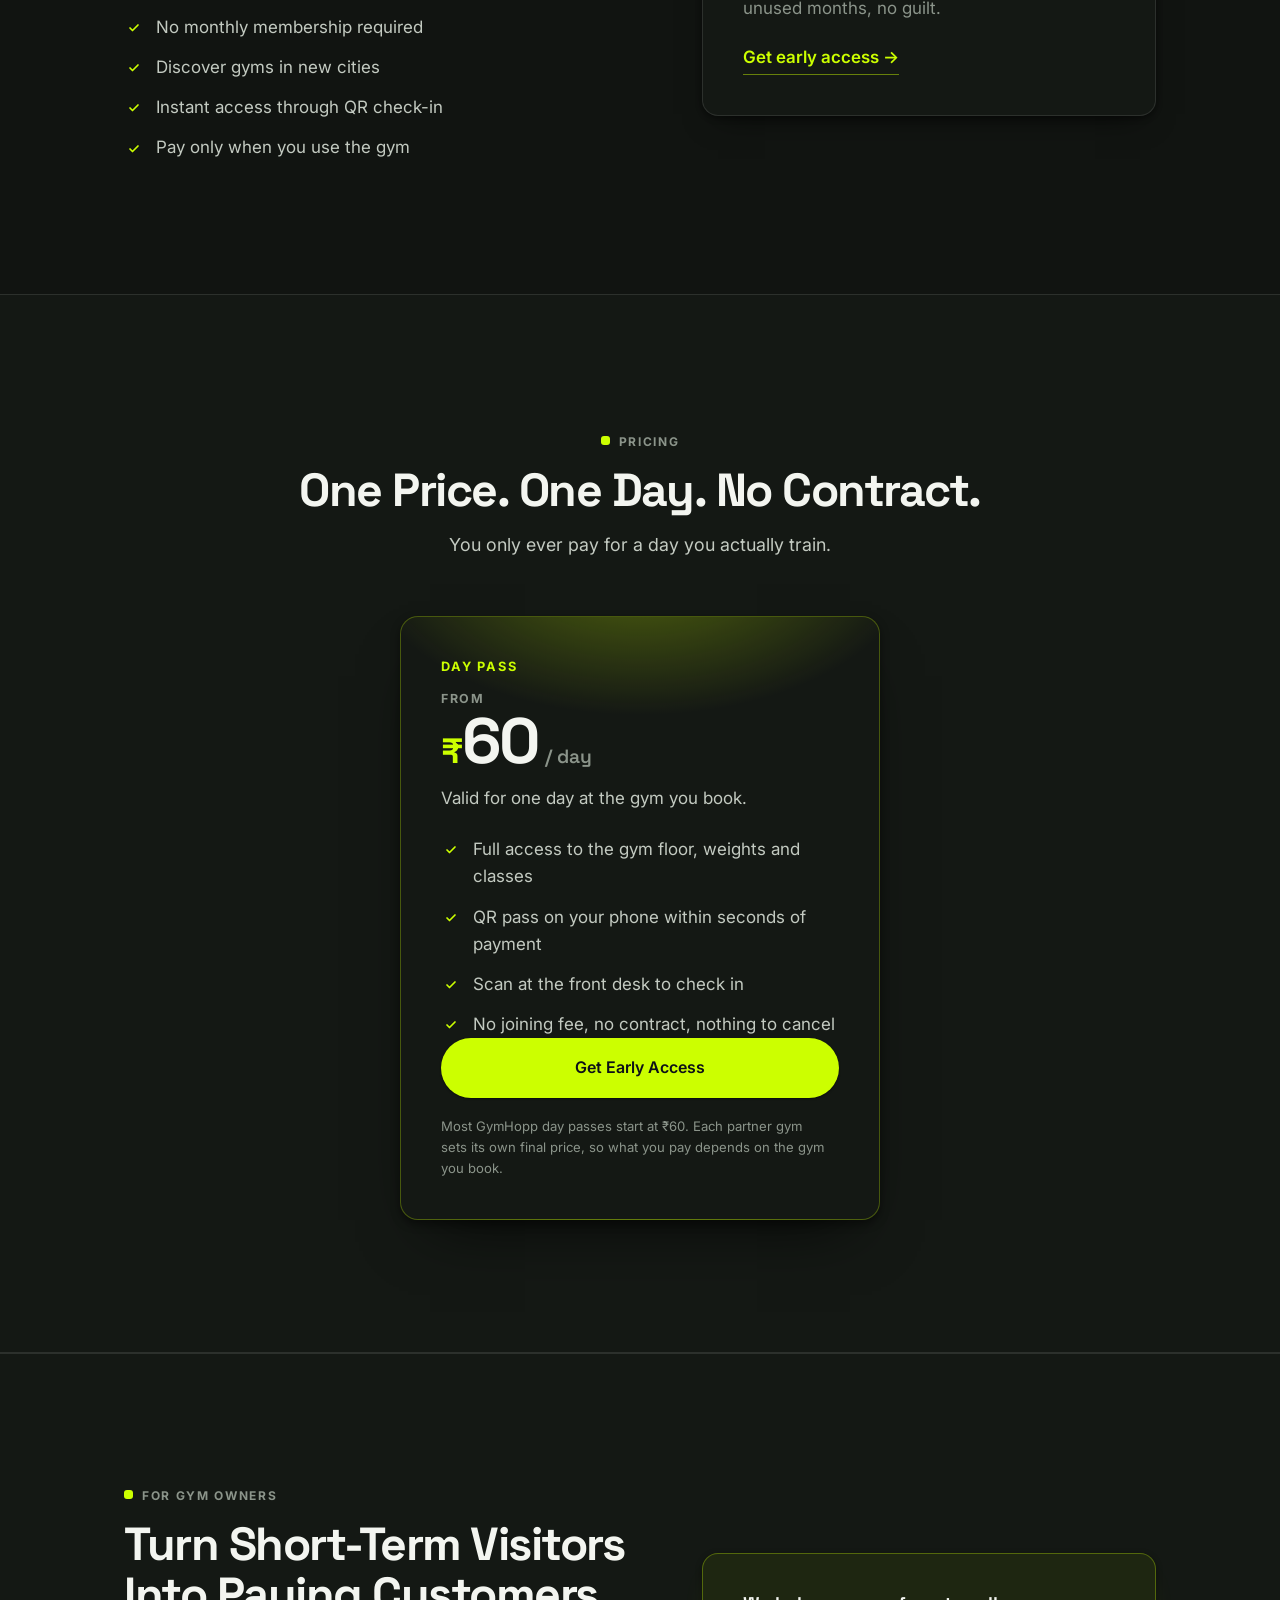
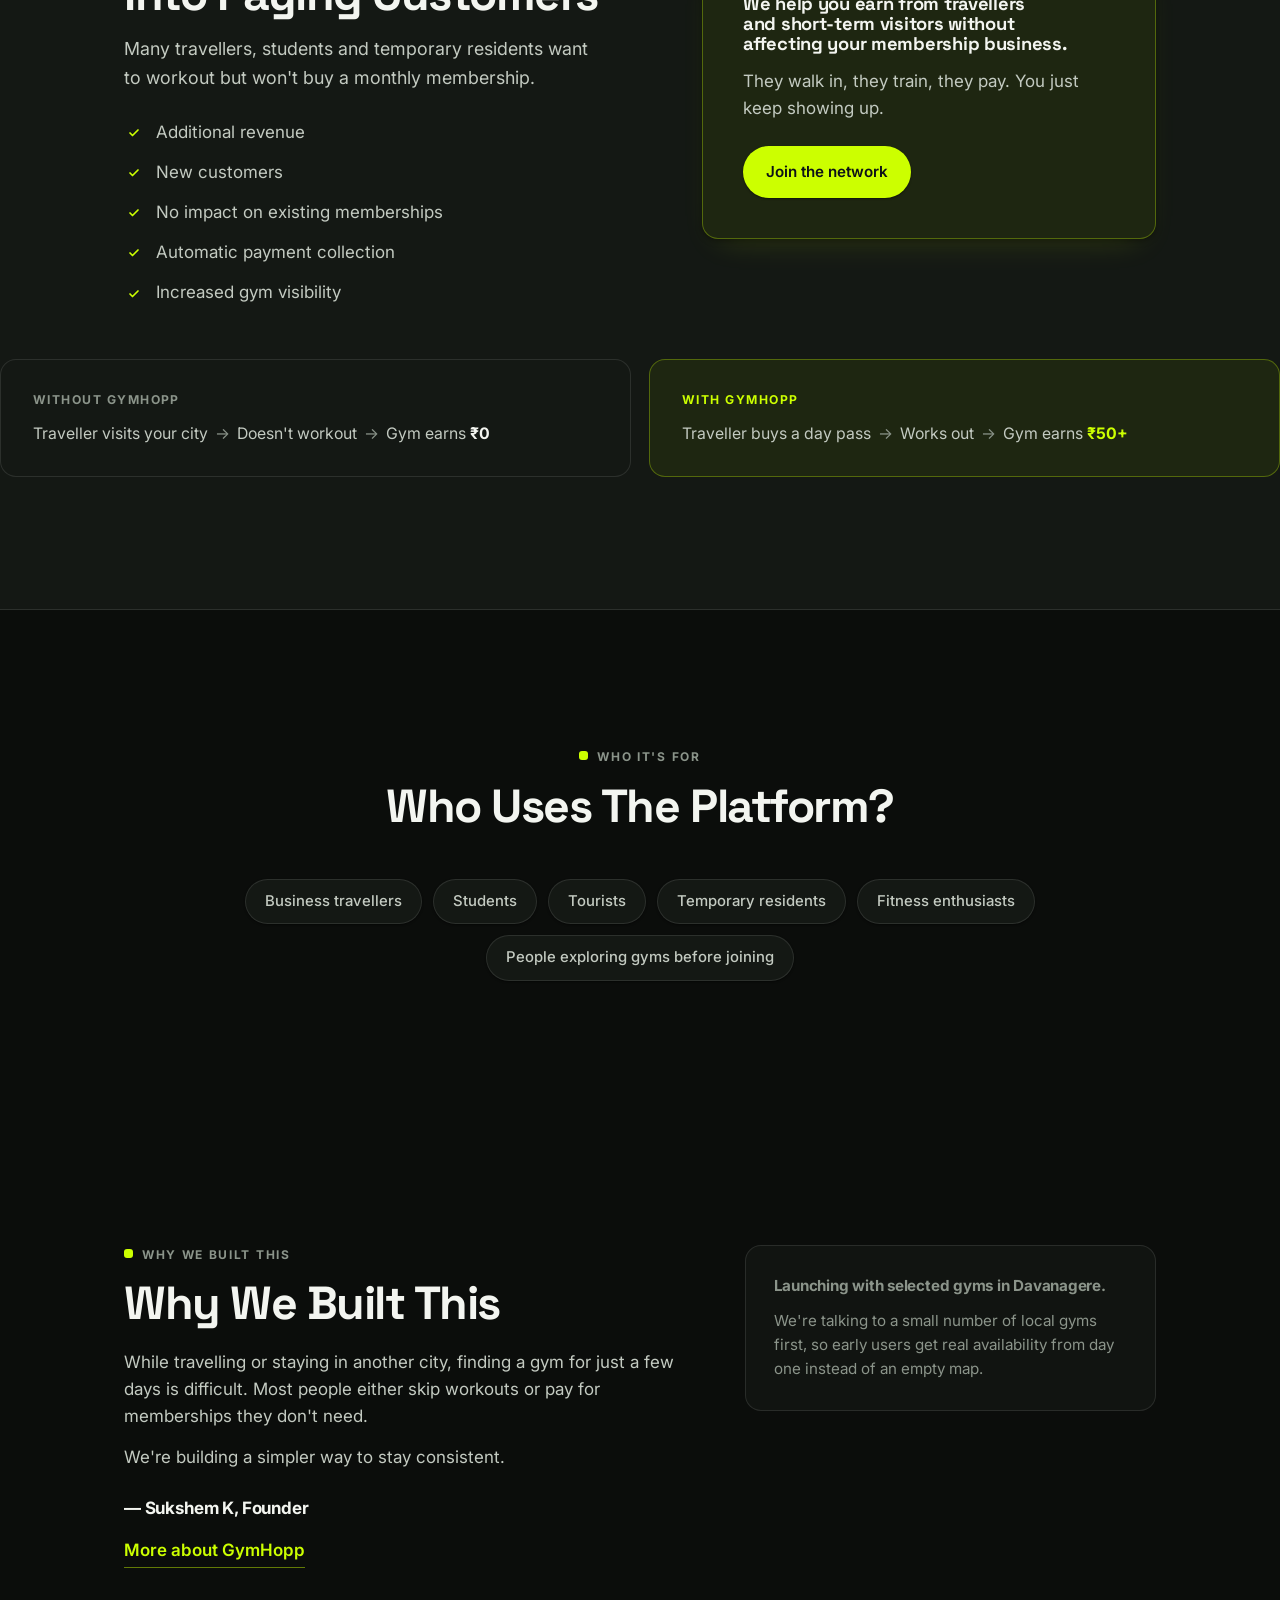
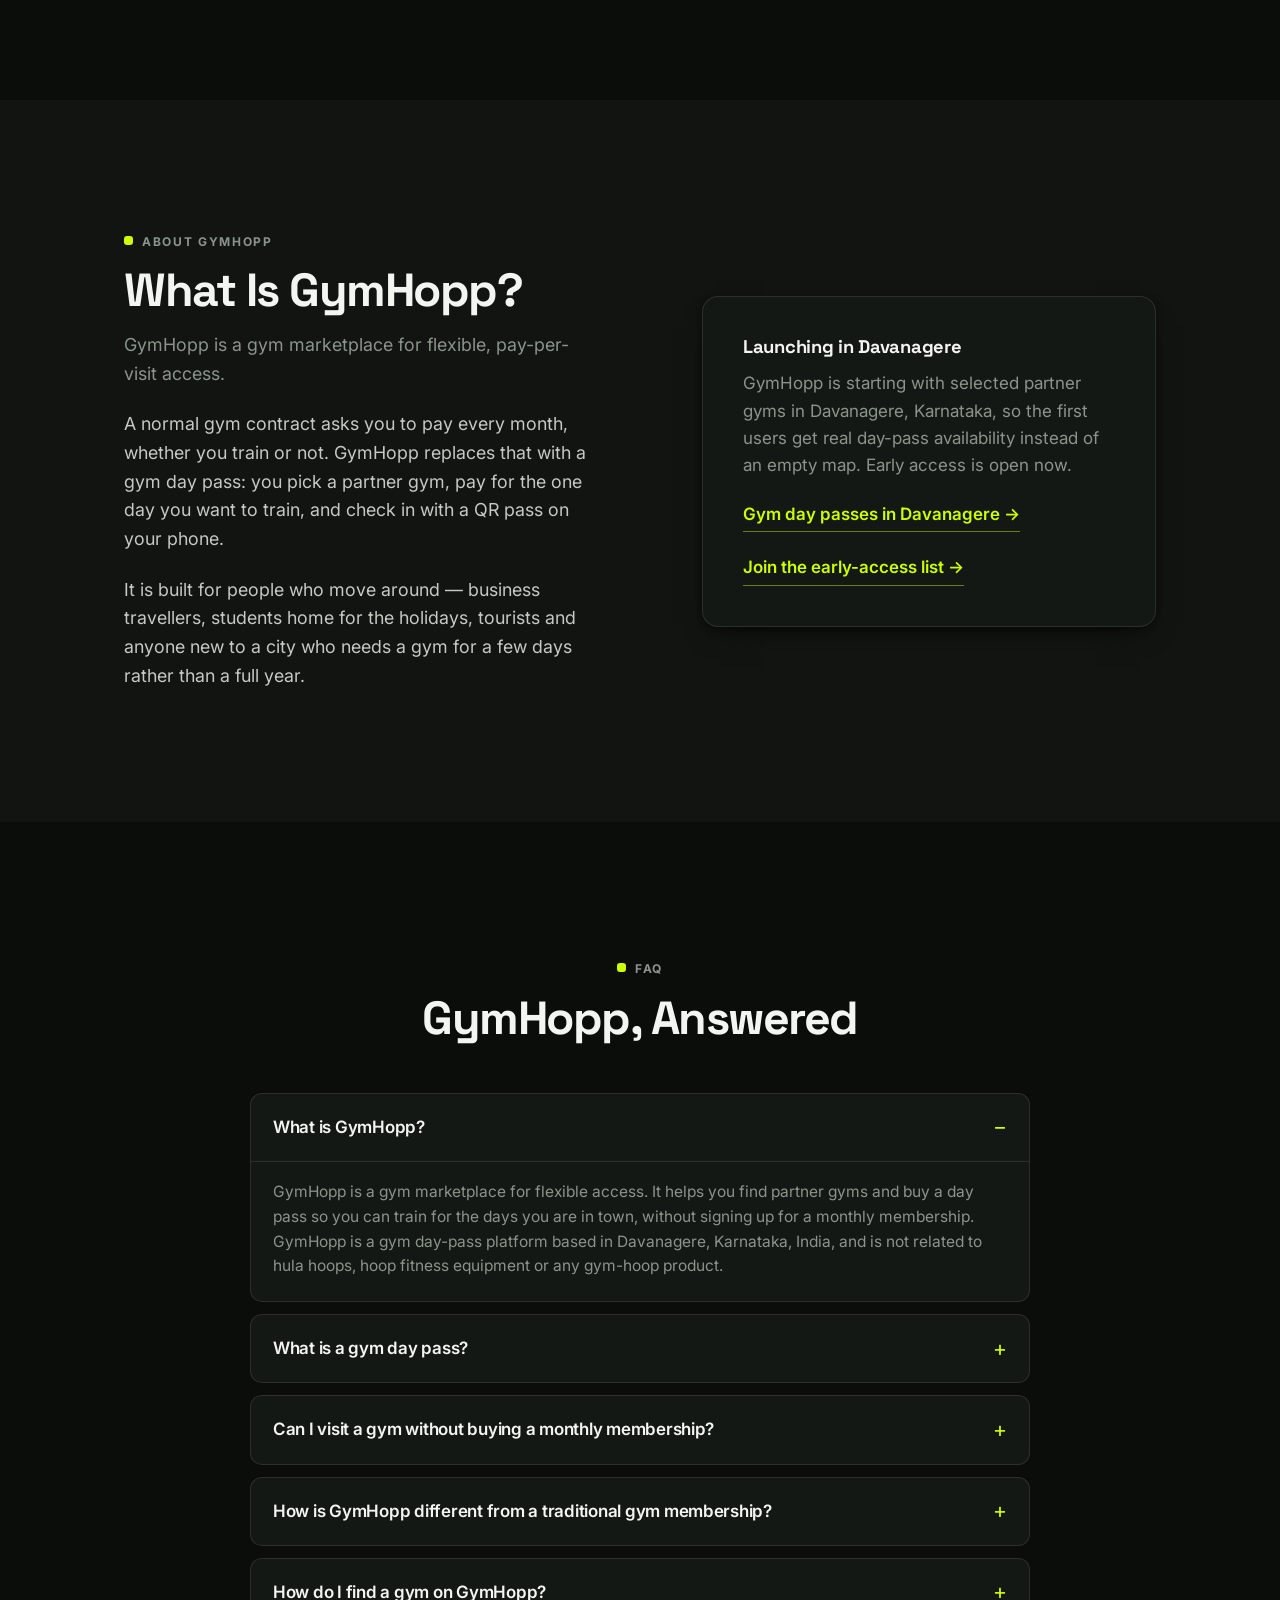
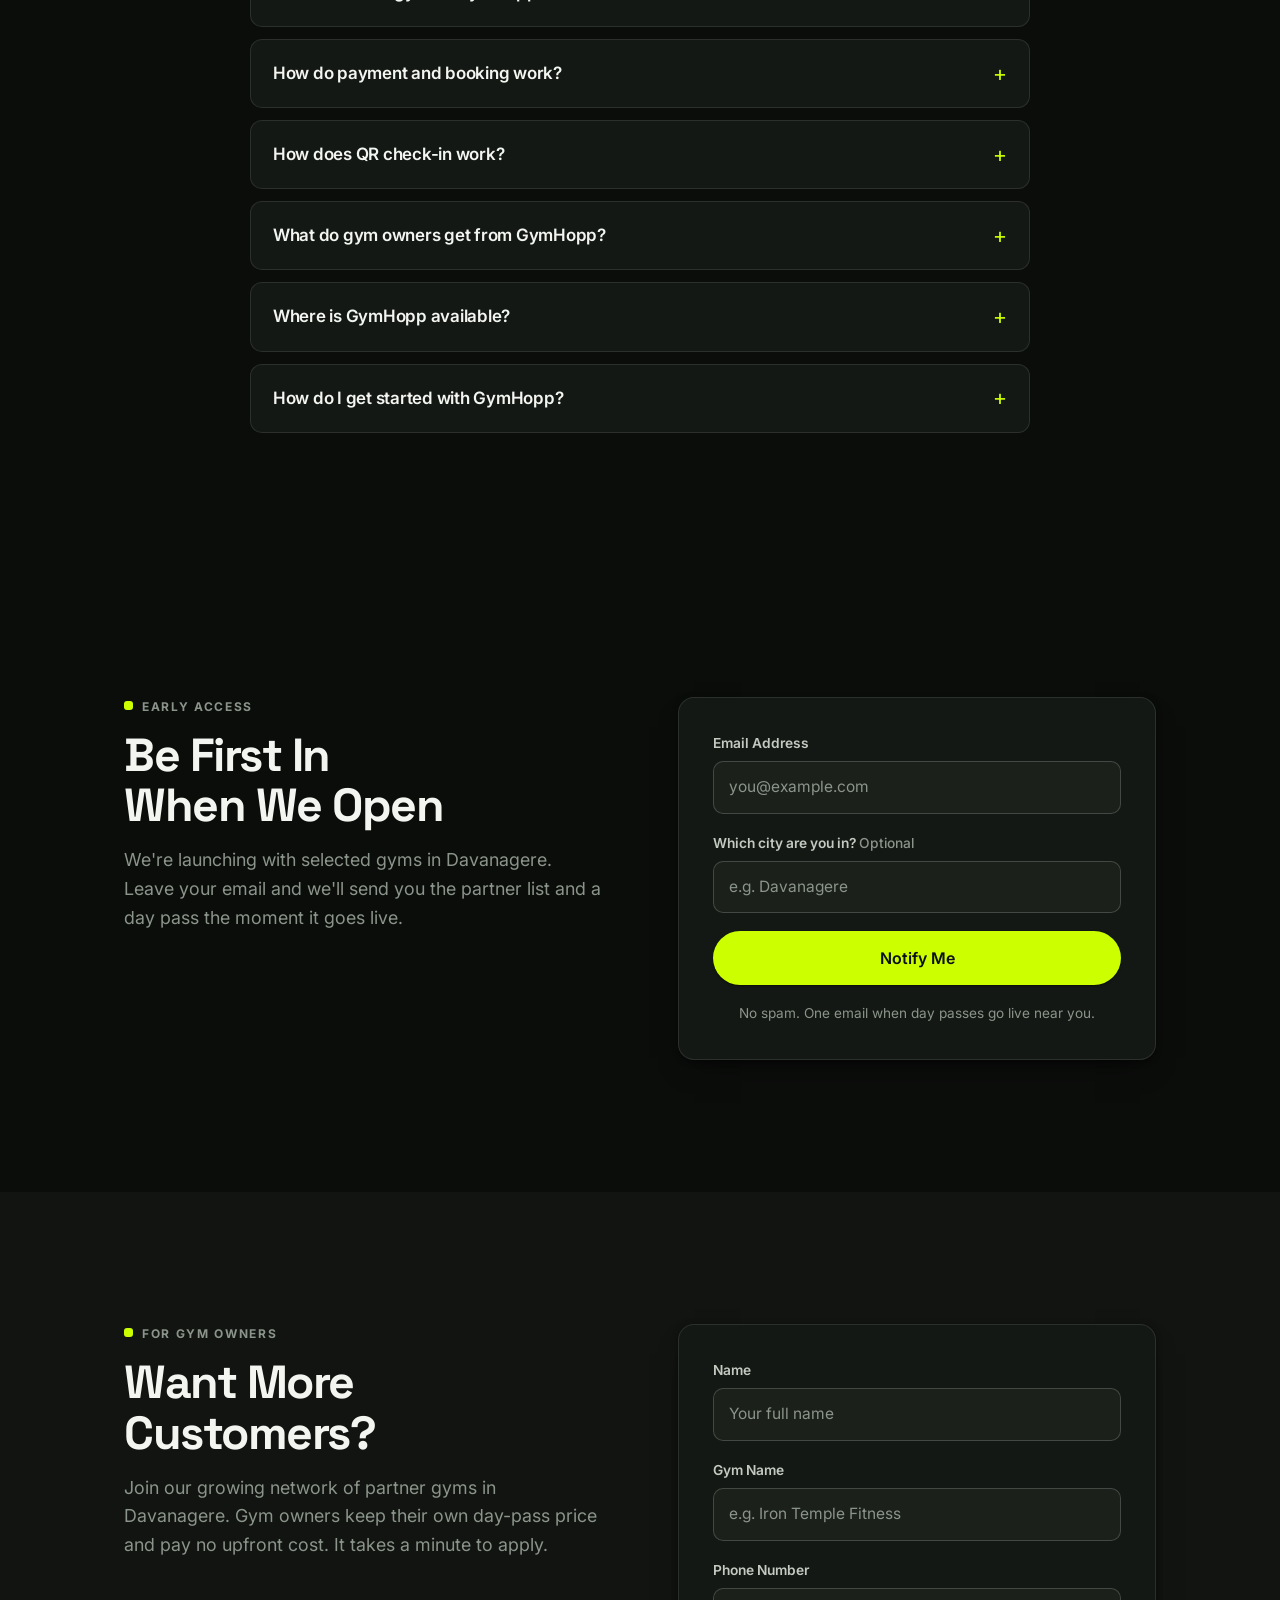
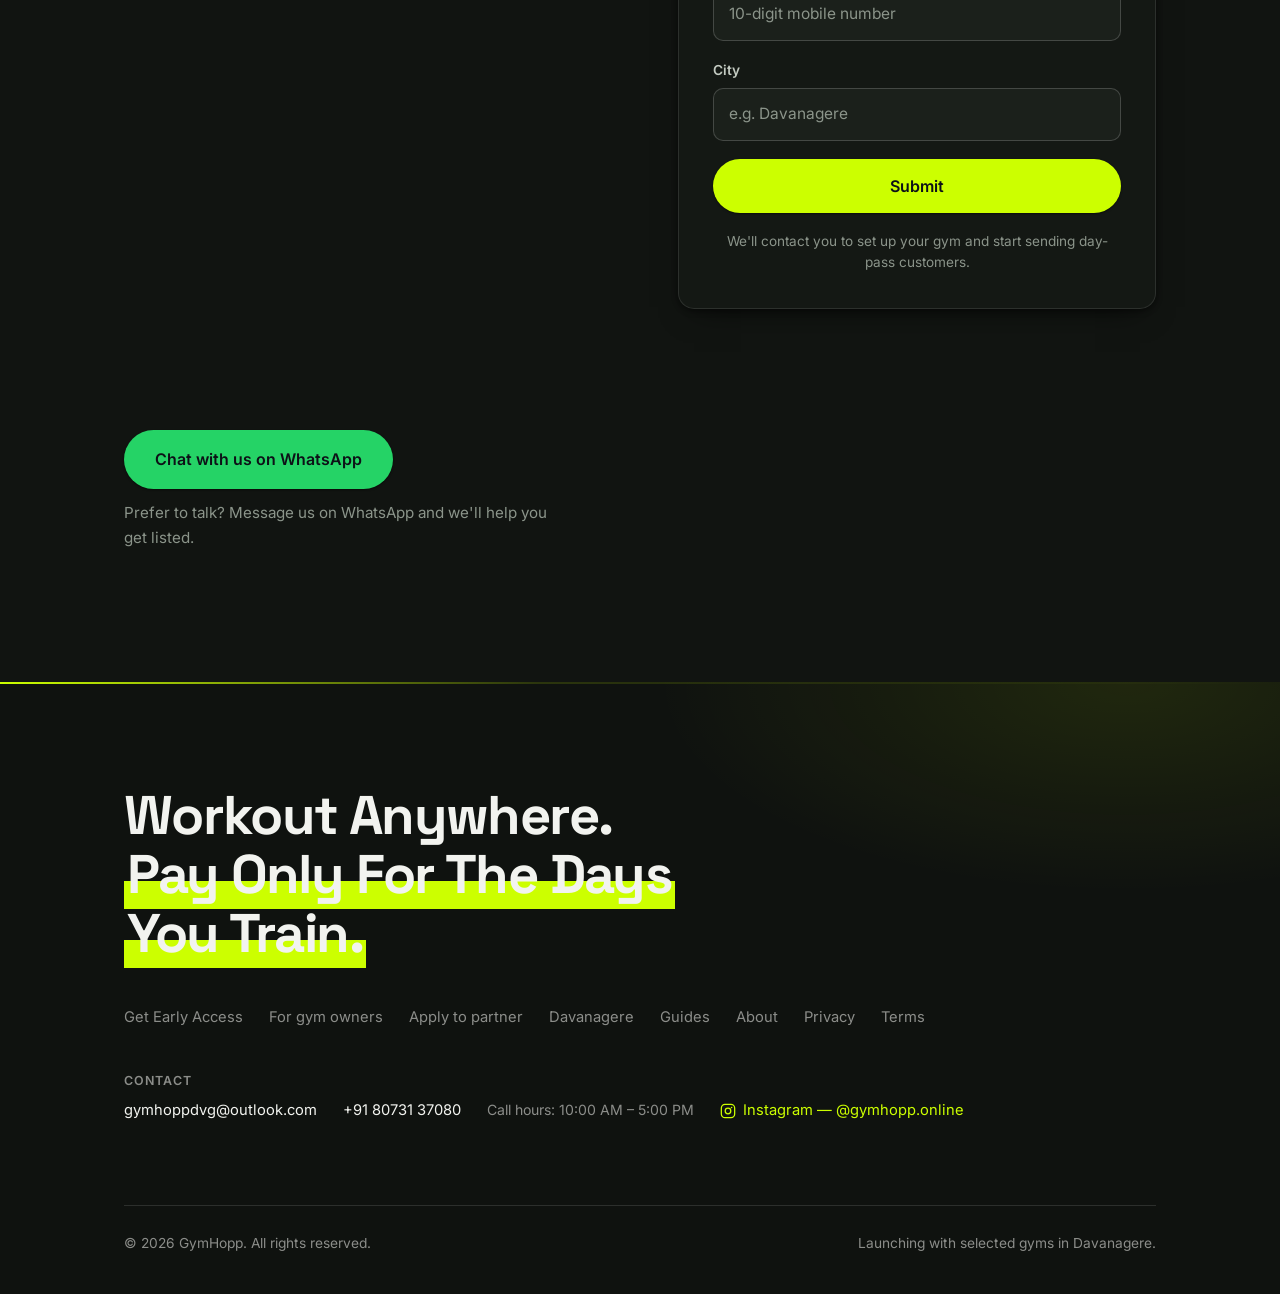
==== commit f17256d0: "Disambiguate the GymHopp brand for search and AI State in the first FAQ answer that GymHopp is a gym" ====
--- a/index.html
+++ b/index.html
@@ -59,6 +59,7 @@
       },
       "image": "https://gymhopp.online/gymhopp-social-preview.png",
       "description": "GymHopp is a gym marketplace that lets people buy day passes and pay per visit instead of committing to a monthly gym membership.",
+      "disambiguatingDescription": "GymHopp is a gym day-pass platform in Davanagere, Karnataka, India. It is not a hula hoop, hoop fitness or gym-hoop equipment brand.",
       "slogan": "Workout anywhere. Pay only for the days you train.",
       "founder": {
         "@type": "Person",
@@ -123,7 +124,7 @@
           "name": "What is GymHopp?",
           "acceptedAnswer": {
             "@type": "Answer",
-            "text": "GymHopp is a gym marketplace for flexible access. It helps you find partner gyms and buy a day pass so you can train for the days you are in town, without signing up for a monthly membership."
+            "text": "GymHopp is a gym marketplace for flexible access. It helps you find partner gyms and buy a day pass so you can train for the days you are in town, without signing up for a monthly membership. GymHopp is a gym day-pass platform based in Davanagere, Karnataka, India, and is not related to hula hoops, hoop fitness equipment or any gym-hoop product."
           }
         },
         {
@@ -593,7 +594,7 @@
       <div class="faq">
         <details class="faq-item reveal" open>
           <summary>What is GymHopp?</summary>
-          <p class="faq-answer">GymHopp is a gym marketplace for flexible access. It helps you find partner gyms and buy a day pass so you can train for the days you are in town, without signing up for a monthly membership.</p>
+          <p class="faq-answer">GymHopp is a gym marketplace for flexible access. It helps you find partner gyms and buy a day pass so you can train for the days you are in town, without signing up for a monthly membership. GymHopp is a gym day-pass platform based in Davanagere, Karnataka, India, and is not related to hula hoops, hoop fitness equipment or any gym-hoop product.</p>
         </details>
 
         <details class="faq-item reveal">
